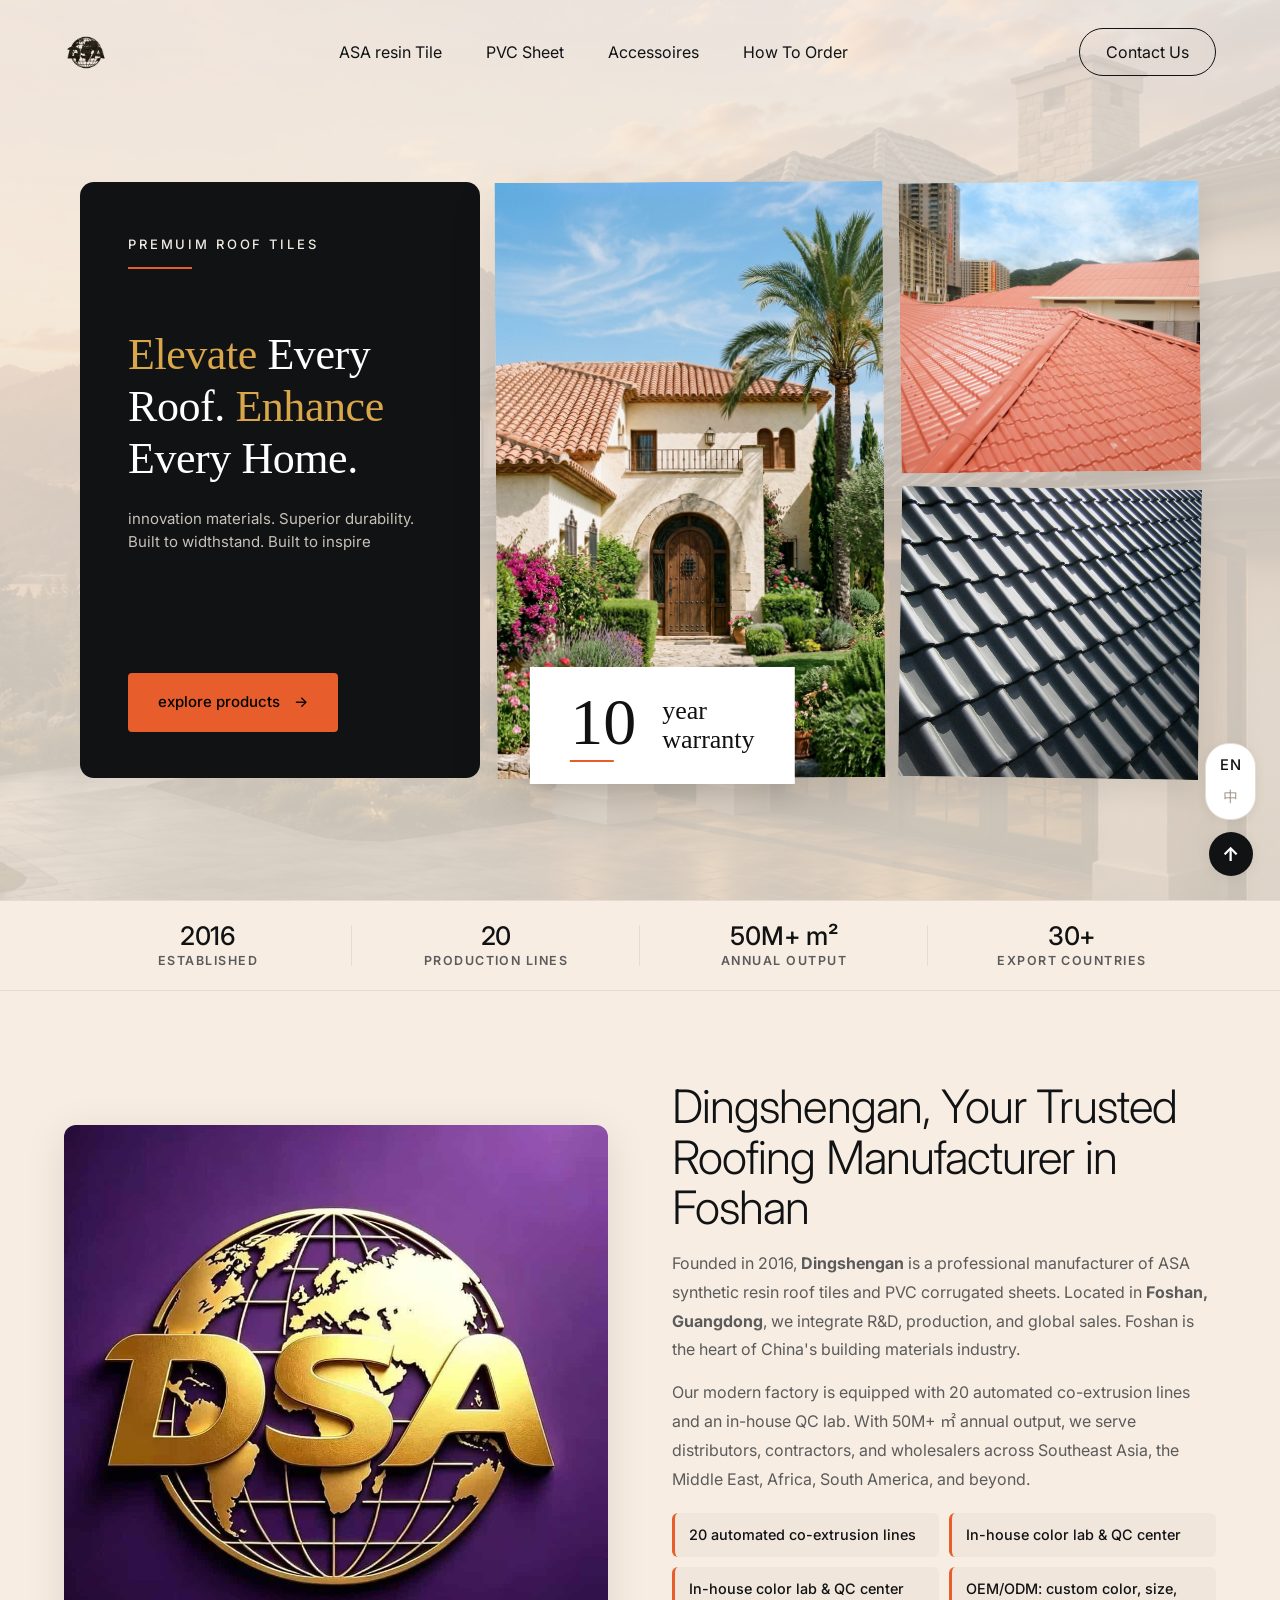
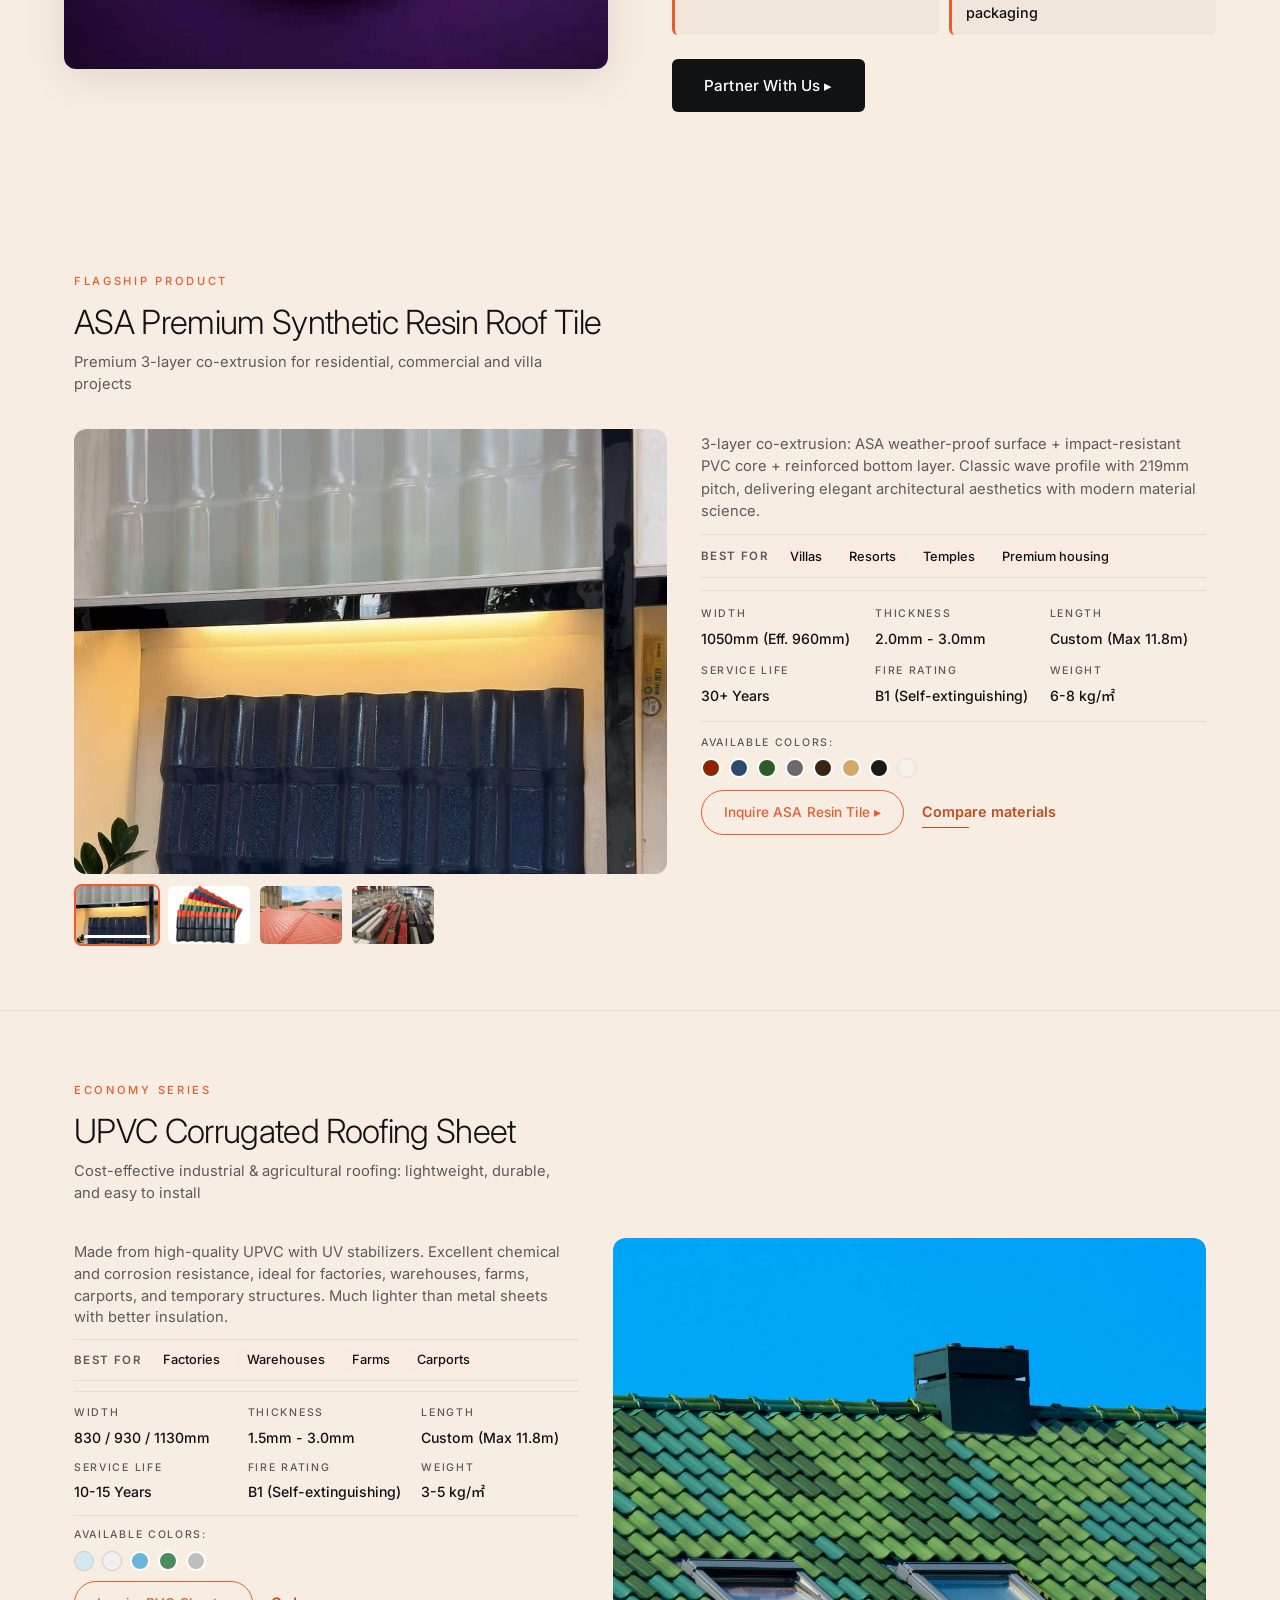
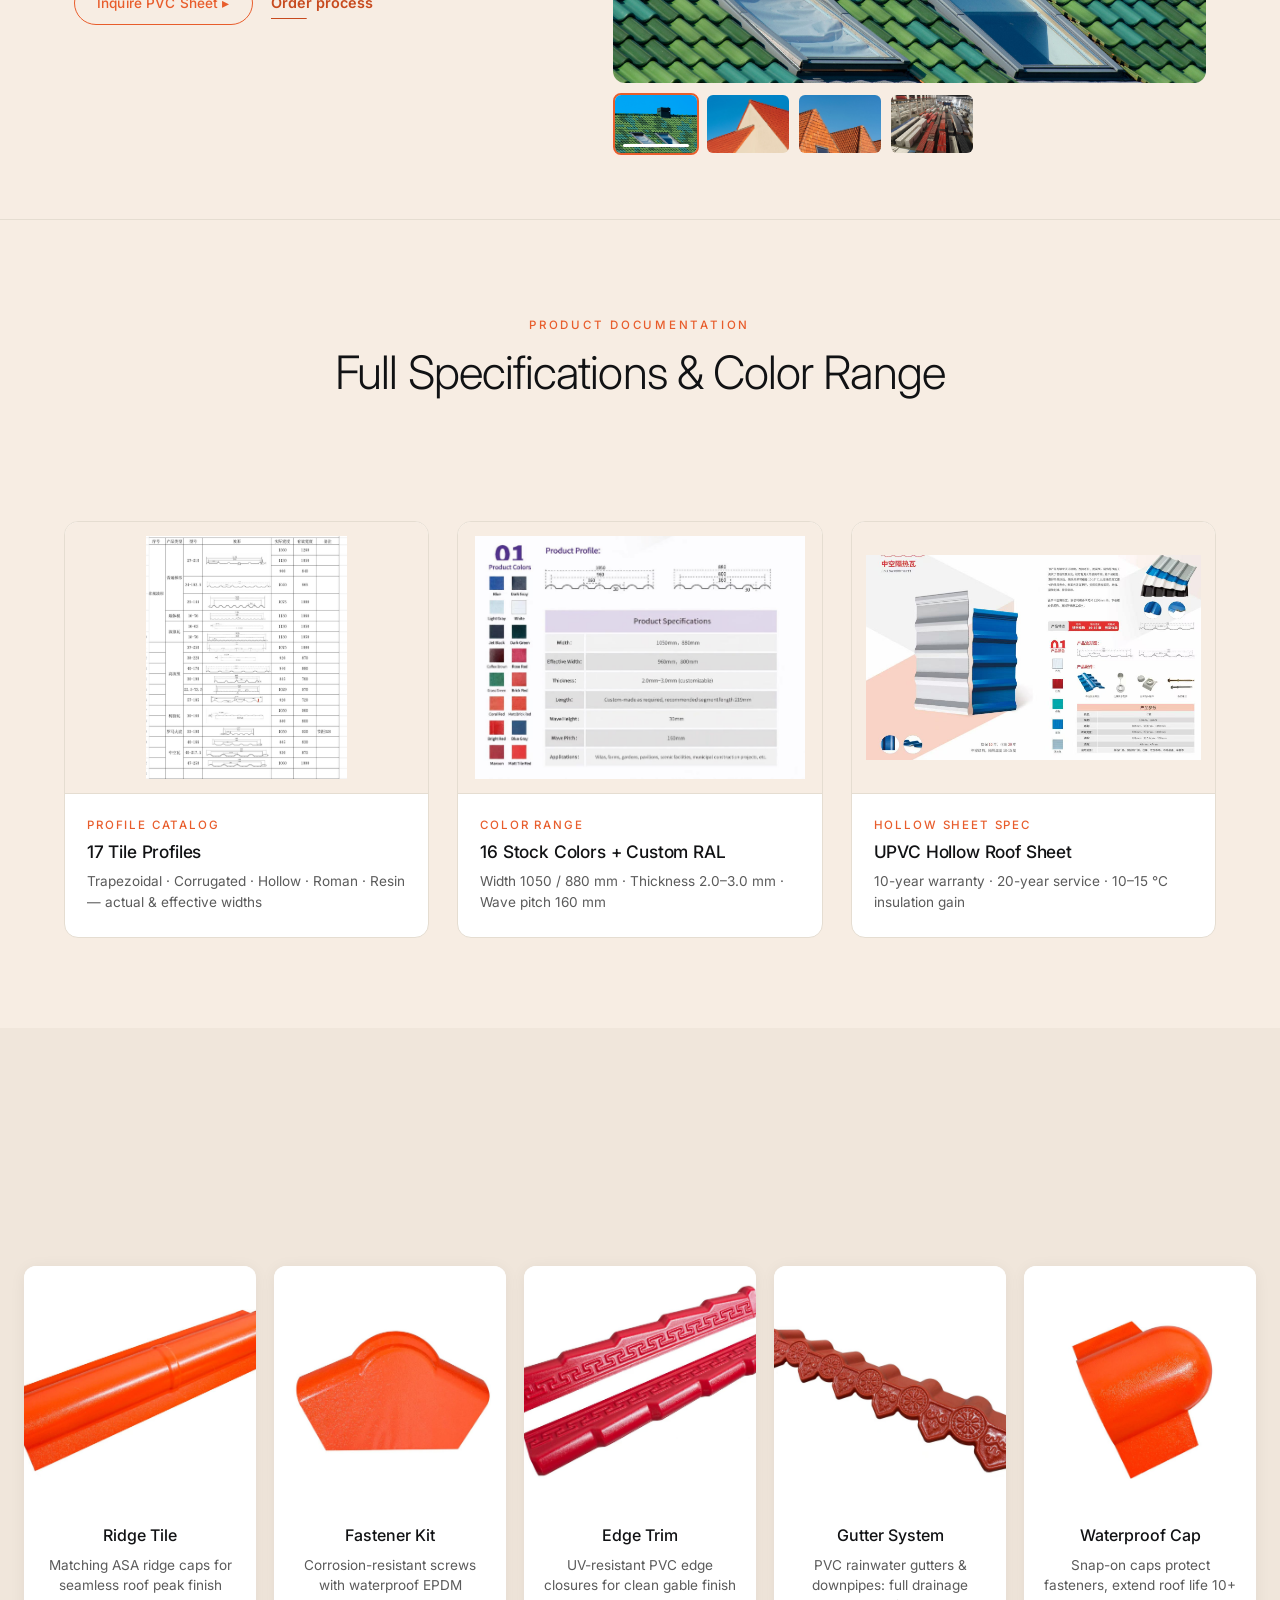
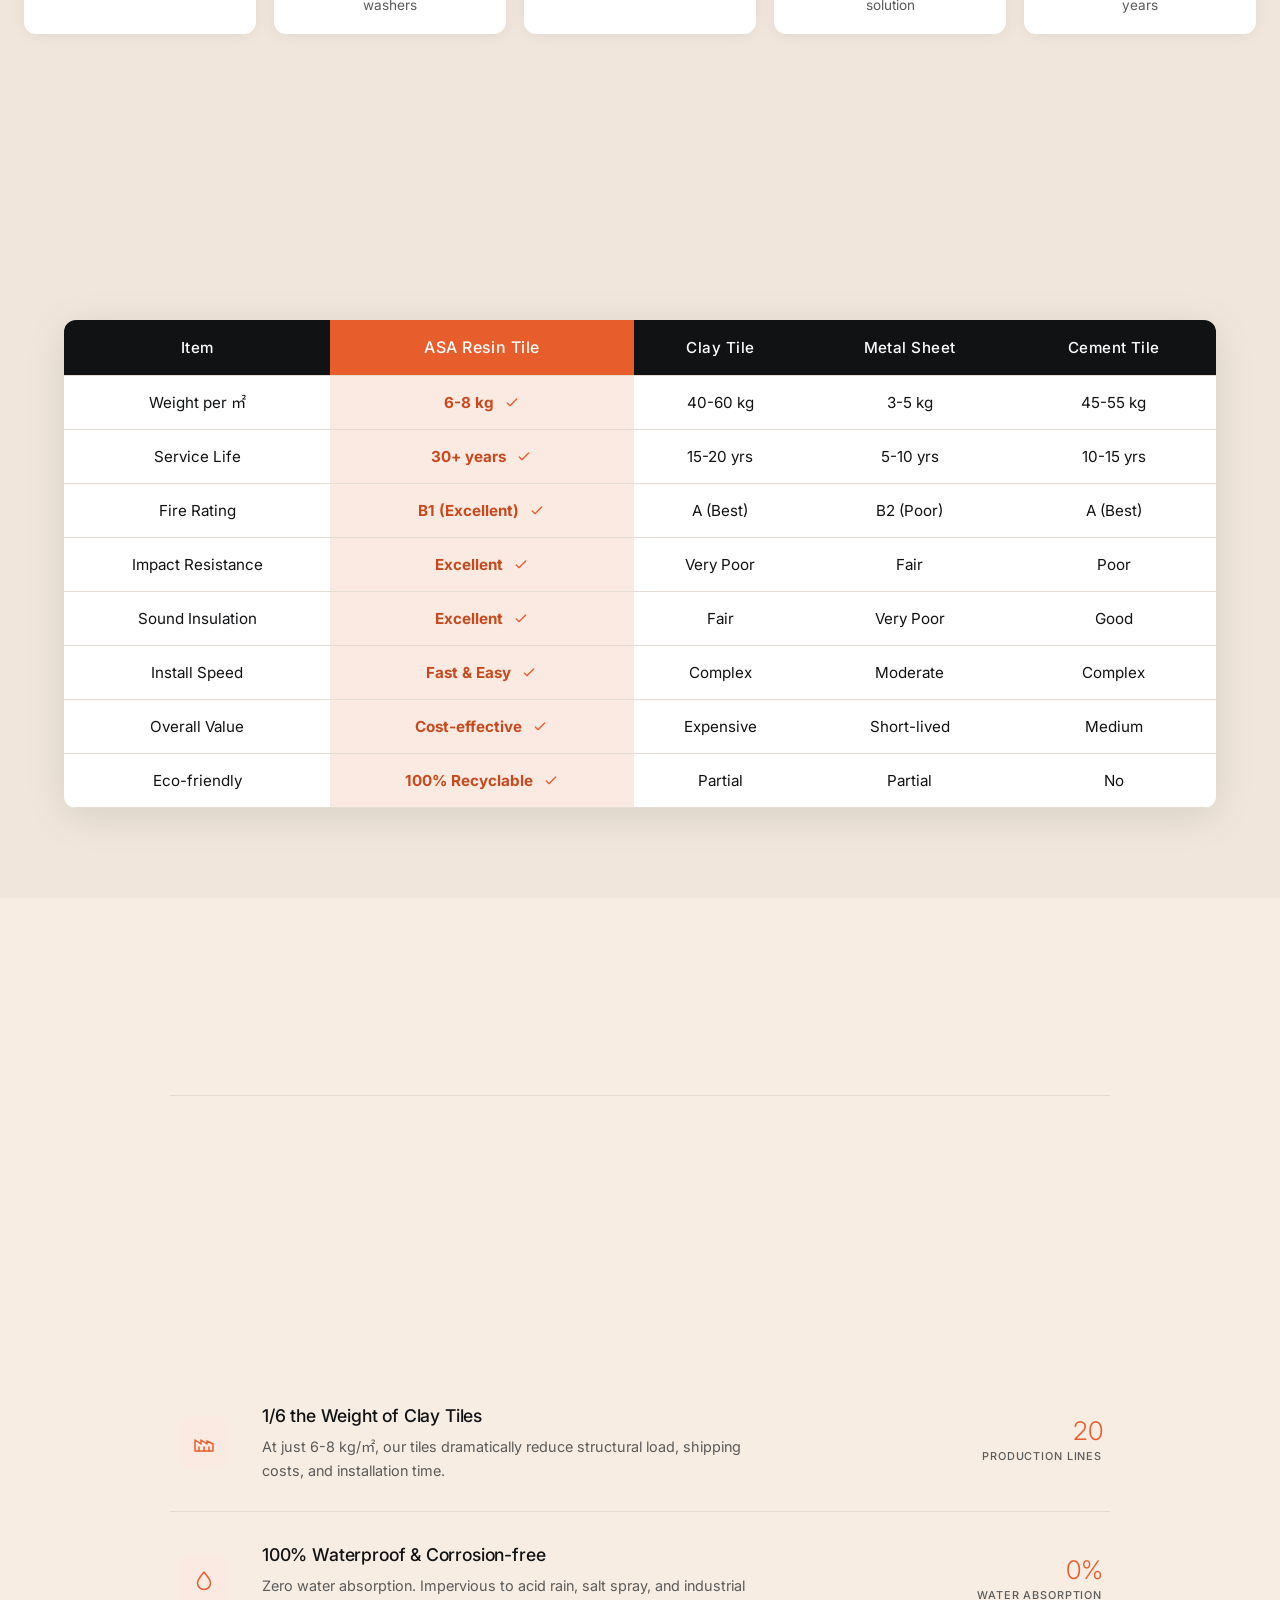
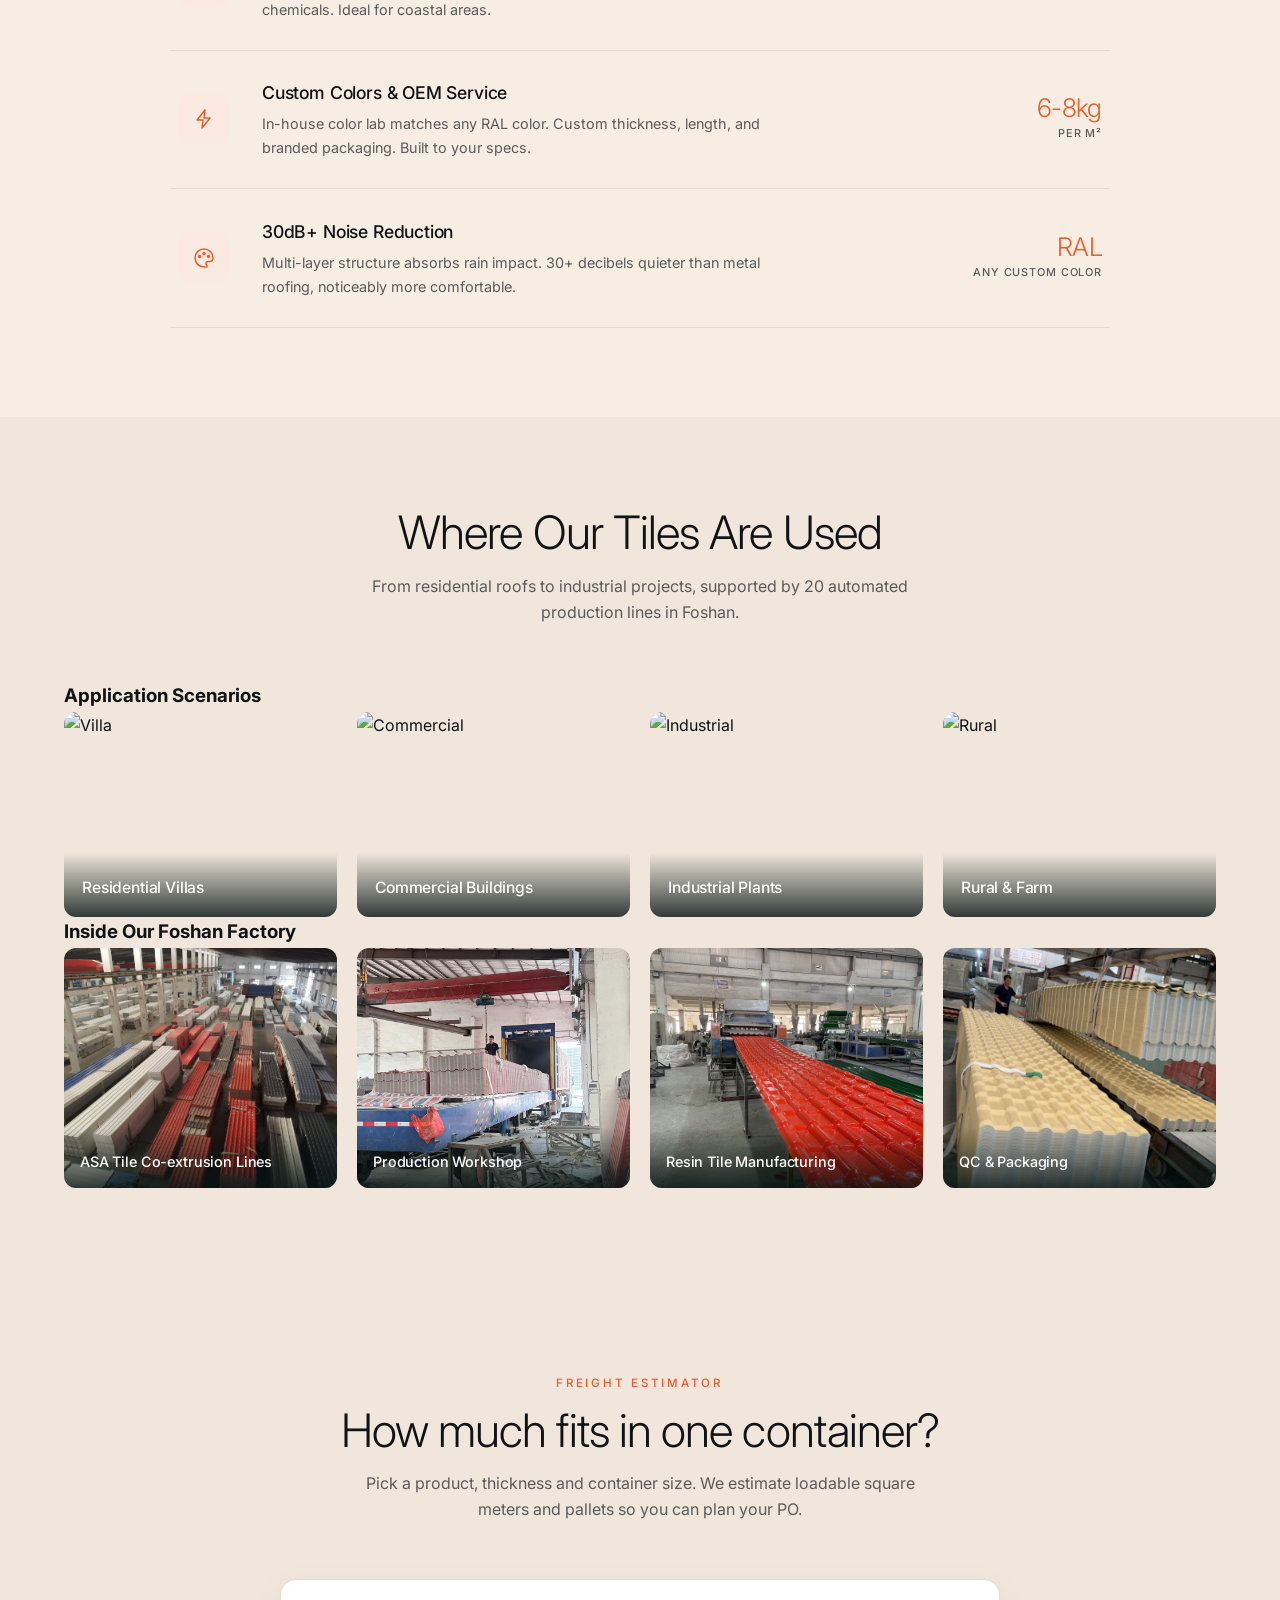
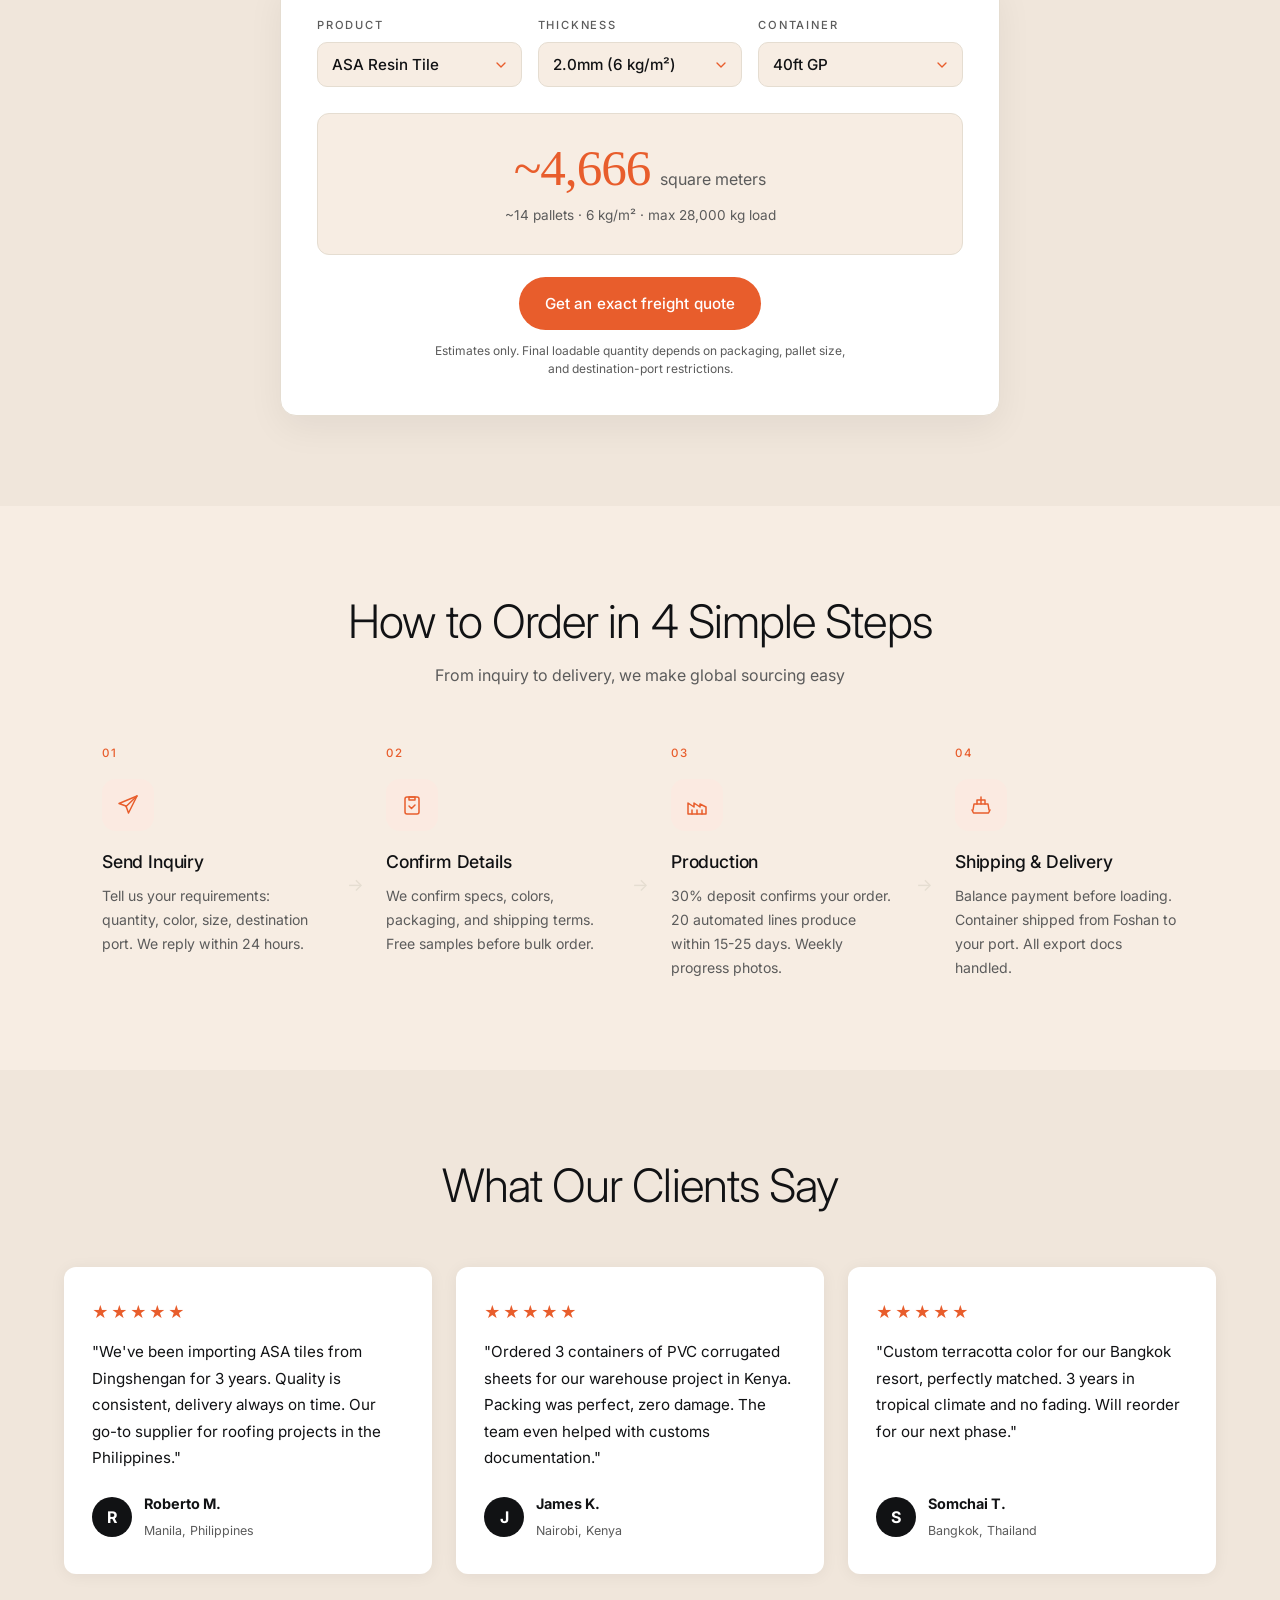
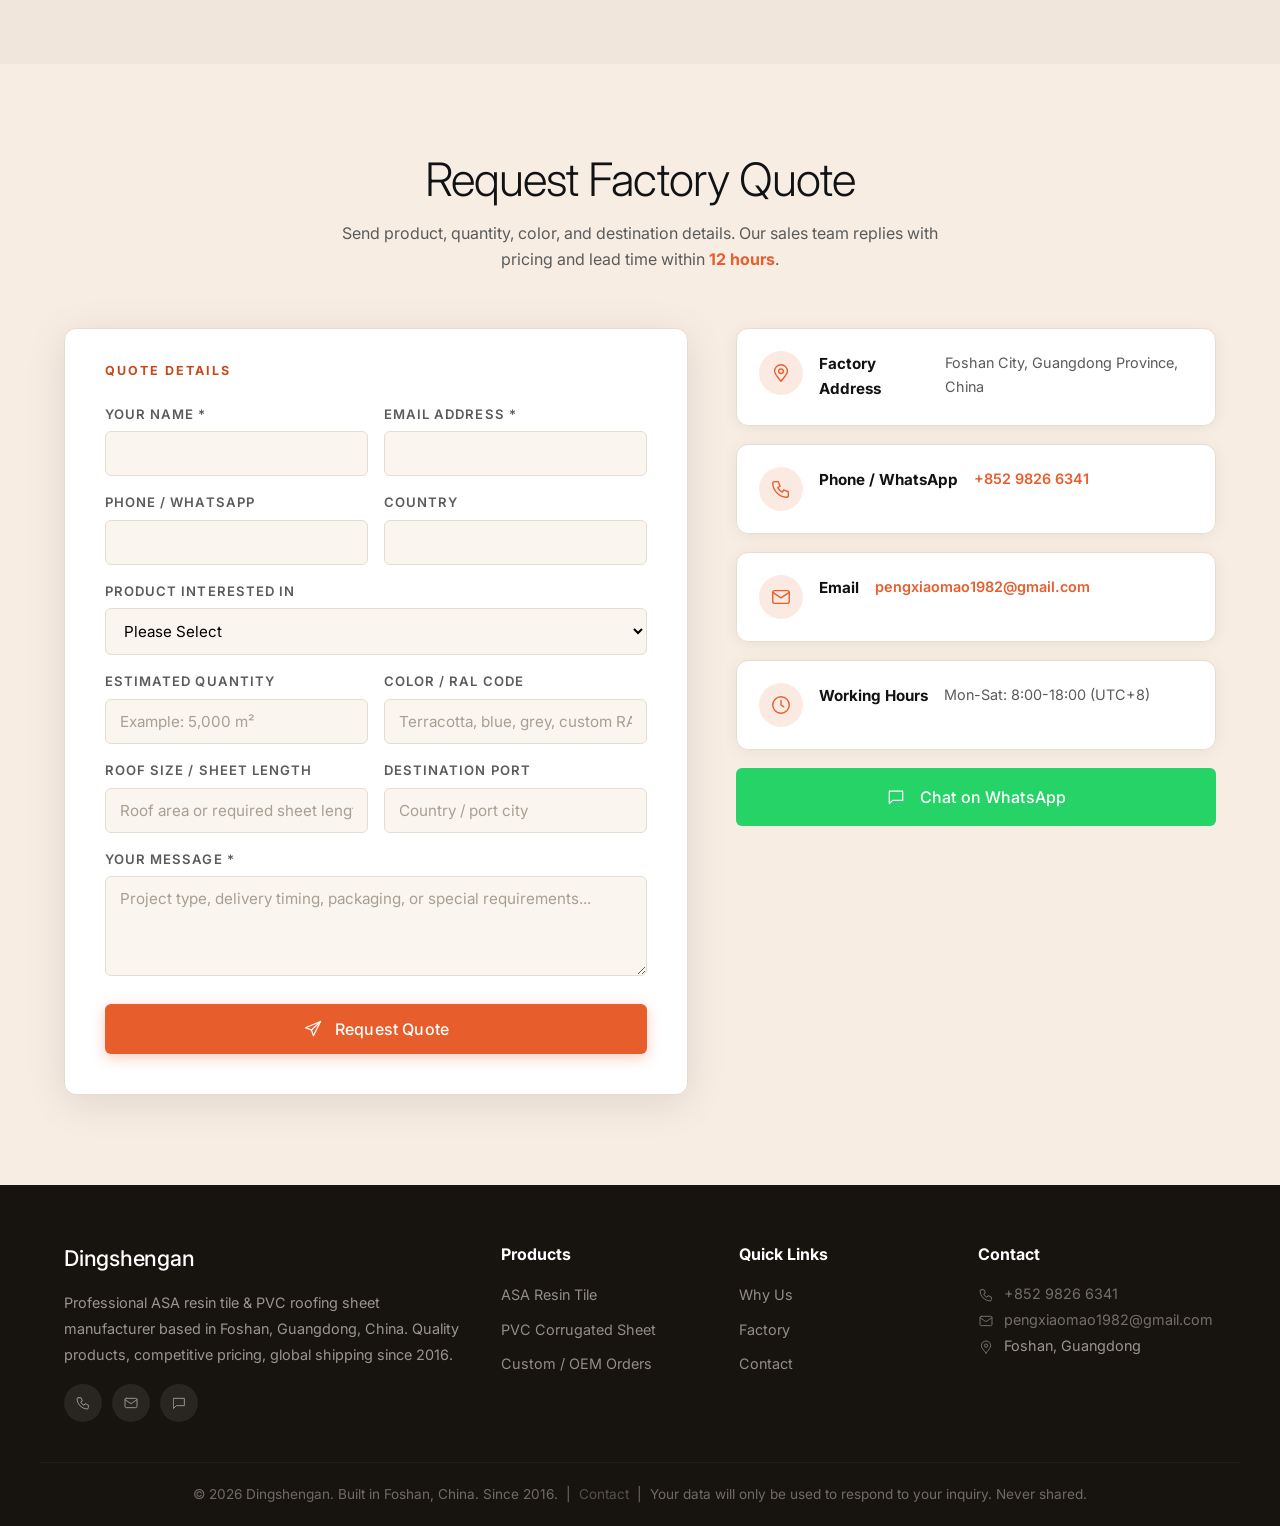
==== index.html @ 8d6dda0c "Integrate container calculator into cream/coral redesign Ports the calculator feature from calculato" ====
<!DOCTYPE html>
<html lang="en">
<head>
  <meta charset="UTF-8">
  <meta name="viewport" content="width=device-width, initial-scale=1.0">
  <meta name="description" content="Dingshengan | Professional ASA synthetic resin tile & UPVC corrugated roofing sheet manufacturer in Foshan, China. 20 production lines, B1 fireproof, 30-year warranty, OEM/ODM, global shipping since 2016.">
  <meta name="keywords" content="ASA synthetic resin tile, UPVC corrugated sheet, roofing manufacturer, Foshan, Dingshengan, plastic roofing, roof tile, pvc roof sheet, resin tile factory, building material supplier">
  <meta name="author" content="Dingshengan Building Materials">
  <meta name="robots" content="index, follow">
  <link rel="canonical" href="https://dingshengan.com/">
  <link rel="alternate" hreflang="zh" href="https://dingshengan.com/">
  <link rel="alternate" hreflang="en" href="https://dingshengan.com/">
  <link rel="alternate" hreflang="x-default" href="https://dingshengan.com/">
  <script src="https://unpkg.com/lenis@1.1.13/dist/lenis.min.js"></script>

  <!-- Open Graph / Social -->
  <meta property="og:title" content="Dingshengan | ASA Resin Tile & PVC Roofing Sheet Manufacturer | Foshan">
  <meta property="og:description" content="Professional roofing manufacturer in Foshan, China. 20 lines, B1 fireproof, 30-year warranty, OEM/ODM, global shipping.">
  <meta property="og:type" content="website">
  <meta property="og:url" content="https://dingshengan.com/">
  <meta property="og:image" content="https://dingshengan.com/images/product-asa.jpg">
  <meta name="twitter:card" content="summary_large_image">
  <meta name="twitter:title" content="Dingshengan | ASA Resin Tile & PVC Roofing Sheet Manufacturer">
  <meta name="twitter:description" content="Foshan, China. B1 fireproof, 30-year warranty, OEM/ODM, global shipping.">

  <!-- Schema.org Structured Data -->
  <script type="application/ld+json">
  {
    "@context": "https://schema.org",
    "@type": "Organization",
    "name": "Dingshengan Building Materials",
    "url": "https://dingshengan.com/",
    "description": "Professional ASA synthetic resin tile and PVC corrugated roofing sheet manufacturer in Foshan, China.",
    "foundingDate": "2016",
    "address": { "@type": "PostalAddress", "addressLocality": "Foshan", "addressRegion": "Guangdong", "addressCountry": "CN" },
    "contactPoint": { "@type": "ContactPoint", "telephone": "+86-158-8216-0771", "email": "pengxiaomao1982@gmail.com", "contactType": "sales" },
    "sameAs": ["https://wa.me/85298266341"]
  }
  </script>
  <script type="application/ld+json">
  {
    "@context": "https://schema.org",
    "@type": "Product",
    "name": "ASA Synthetic Resin Roof Tile",
    "description": "Premium 3-layer co-extrusion ASA synthetic resin roof tile with B1 fire rating and 30-year warranty.",
    "brand": { "@type": "Brand", "name": "Dingshengan" },
    "manufacturer": { "@type": "Organization", "name": "Dingshengan Building Materials" },
    "offers": { "@type": "Offer", "availability": "https://schema.org/InStock", "priceSpecification": { "@type": "UnitPriceSpecification", "minPrice": "2.60", "maxPrice": "5.50", "priceCurrency": "USD", "unitCode": "MTK" } }
  }
  </script>
  <title>Dingshengan | ASA Resin Tile & PVC Roofing Sheet Manufacturer | Foshan</title>
  <link rel="preconnect" href="https://fonts.googleapis.com">
  <link rel="preconnect" href="https://fonts.gstatic.com" crossorigin>
  <link href="https://fonts.googleapis.com/css2?family=Inter:wght@200;300;400;500;600&family=Italianno&family=Noto+Sans+SC:wght@400;500;700&display=swap" rel="stylesheet">
  <link rel="stylesheet" href="css/style2.css?v=6">
  <link rel="icon" href="data:image/svg+xml,<svg xmlns='http://www.w3.org/2000/svg' viewBox='0 0 32 32'><path d='M4 20L16 8l12 12' stroke='%23E85D2C' stroke-width='3' fill='none' stroke-linecap='round' stroke-linejoin='round'/></svg>">

  <!-- Google Analytics -->
  <script async src="https://www.googletagmanager.com/gtag/js?id=G-RB36S9TC68"></script>
  <script>
    window.dataLayer = window.dataLayer || [];
    function gtag(){dataLayer.push(arguments);}
    gtag('js', new Date());
    gtag('config', 'G-RB36S9TC68');
  </script>
</head>
<body>

 

  <!-- ==================== ICON SPRITE ==================== -->
  <svg xmlns="http://www.w3.org/2000/svg" style="display:none" aria-hidden="true">
    <defs>
      <symbol id="i-sun" viewBox="0 0 24 24" fill="none" stroke="currentColor" stroke-width="1.5" stroke-linecap="round" stroke-linejoin="round">
        <circle cx="12" cy="12" r="4"/>
        <path d="M12 3v2M12 19v2M5.6 5.6L7 7M17 17l1.4 1.4M3 12h2M19 12h2M5.6 18.4L7 17M17 7l1.4-1.4"/>
      </symbol>
      <symbol id="i-flame" viewBox="0 0 24 24" fill="none" stroke="currentColor" stroke-width="1.5" stroke-linecap="round" stroke-linejoin="round">
        <path d="M12 3c1 3.5 4 4.8 4 9a4 4 0 0 1-8 0c0-1.6.6-2.4 1.5-3.2C10 11 11 8.6 12 3z"/>
      </symbol>
      <symbol id="i-factory" viewBox="0 0 24 24" fill="none" stroke="currentColor" stroke-width="1.5" stroke-linecap="round" stroke-linejoin="round">
        <path d="M3 21V10l6 4V10l6 4v-3l6 3v7z"/>
        <path d="M7 21v-4M12 21v-4M17 21v-4"/>
      </symbol>
      <symbol id="i-droplet" viewBox="0 0 24 24" fill="none" stroke="currentColor" stroke-width="1.5" stroke-linecap="round" stroke-linejoin="round">
        <path d="M12 3c-3.5 4.5-6.5 7.5-6.5 11a6.5 6.5 0 0 0 13 0c0-3.5-3-6.5-6.5-11z"/>
      </symbol>
      <symbol id="i-palette" viewBox="0 0 24 24" fill="none" stroke="currentColor" stroke-width="1.5" stroke-linecap="round" stroke-linejoin="round">
        <path d="M12 21a9 9 0 1 1 9-9c0 2-1.5 3.5-3.5 3.5H16a2 2 0 0 0-2 2c0 .8.3 1.3.6 1.8.3.4.4.9.4 1.2 0 .3-.2.5-.5.5z"/>
        <circle cx="7.5" cy="10.5" r="1"/>
        <circle cx="12" cy="7.5" r="1"/>
        <circle cx="16.5" cy="10.5" r="1"/>
      </symbol>
      <symbol id="i-bolt" viewBox="0 0 24 24" fill="none" stroke="currentColor" stroke-width="1.5" stroke-linecap="round" stroke-linejoin="round">
        <path d="M13 3L5 13h6l-1 8 8-10h-6z"/>
      </symbol>
      <symbol id="i-send" viewBox="0 0 24 24" fill="none" stroke="currentColor" stroke-width="1.5" stroke-linecap="round" stroke-linejoin="round">
        <path d="M21 3L3 10.5l7 2.5 2.5 7z"/>
        <path d="M10 13.5L21 3"/>
      </symbol>
      <symbol id="i-clipboard" viewBox="0 0 24 24" fill="none" stroke="currentColor" stroke-width="1.5" stroke-linecap="round" stroke-linejoin="round">
        <rect x="5" y="4" width="14" height="17" rx="2"/>
        <path d="M9 4h6v3H9z"/>
        <path d="M9 13l2.5 2.5L15 12"/>
      </symbol>
      <symbol id="i-ship" viewBox="0 0 24 24" fill="none" stroke="currentColor" stroke-width="1.5" stroke-linecap="round" stroke-linejoin="round">
        <path d="M3 17l1.5 3h15L21 17"/>
        <path d="M4 17l1-6h14l1 6"/>
        <path d="M12 4v7"/>
        <path d="M8 11V7h8v4"/>
      </symbol>
      <symbol id="i-pin" viewBox="0 0 24 24" fill="none" stroke="currentColor" stroke-width="1.5" stroke-linecap="round" stroke-linejoin="round">
        <path d="M12 21c-4-5-7-8-7-11a7 7 0 0 1 14 0c0 3-3 6-7 11z"/>
        <circle cx="12" cy="10" r="2.5"/>
      </symbol>
      <symbol id="i-phone" viewBox="0 0 24 24" fill="none" stroke="currentColor" stroke-width="1.5" stroke-linecap="round" stroke-linejoin="round">
        <path d="M5 4h4l2 5-2.5 1.5a11 11 0 0 0 5 5L15 13l5 2v4a2 2 0 0 1-2 2A16 16 0 0 1 3 6a2 2 0 0 1 2-2z"/>
      </symbol>
      <symbol id="i-mail" viewBox="0 0 24 24" fill="none" stroke="currentColor" stroke-width="1.5" stroke-linecap="round" stroke-linejoin="round">
        <rect x="3" y="5" width="18" height="14" rx="2"/>
        <path d="M3 7l9 6 9-6"/>
      </symbol>
      <symbol id="i-clock" viewBox="0 0 24 24" fill="none" stroke="currentColor" stroke-width="1.5" stroke-linecap="round" stroke-linejoin="round">
        <circle cx="12" cy="12" r="9"/>
        <path d="M12 7v5l3 2"/>
      </symbol>
      <symbol id="i-download" viewBox="0 0 24 24" fill="none" stroke="currentColor" stroke-width="1.5" stroke-linecap="round" stroke-linejoin="round">
        <path d="M12 4v12"/>
        <path d="M7 11l5 5 5-5"/>
        <path d="M4 20h16"/>
      </symbol>
      <symbol id="i-chat" viewBox="0 0 24 24" fill="none" stroke="currentColor" stroke-width="1.5" stroke-linecap="round" stroke-linejoin="round">
        <path d="M4 5h16v11H8l-4 4z"/>
      </symbol>
      <symbol id="i-check" viewBox="0 0 24 24" fill="none" stroke="currentColor" stroke-width="2" stroke-linecap="round" stroke-linejoin="round">
        <path d="M5 12l4 4 10-10"/>
      </symbol>
      <symbol id="i-package" viewBox="0 0 24 24" fill="none" stroke="currentColor" stroke-width="1.5" stroke-linecap="round" stroke-linejoin="round">
        <path d="M3 7l9-4 9 4v10l-9 4-9-4z"/>
        <path d="M3 7l9 4 9-4"/>
        <path d="M12 11v10"/>
      </symbol>
      <symbol id="i-globe" viewBox="0 0 24 24" fill="none" stroke="currentColor" stroke-width="1.5" stroke-linecap="round" stroke-linejoin="round">
        <circle cx="12" cy="12" r="9"/>
        <path d="M3 12h18"/>
        <path d="M12 3c2.5 3 4 6 4 9s-1.5 6-4 9c-2.5-3-4-6-4-9s1.5-6 4-9z"/>
      </symbol>
      <symbol id="i-handshake" viewBox="0 0 24 24" fill="none" stroke="currentColor" stroke-width="1.5" stroke-linecap="round" stroke-linejoin="round">
        <path d="M12 8L9 11l3 3 3-3z"/>
        <path d="M9 11L6 14l2 2 3-3"/>
        <path d="M15 11l3 3-2 2-3-3"/>
        <path d="M9 6l3 2 3-2"/>
      </symbol>
    </defs>
  </svg>


  <!-- ==================== HEADER ==================== -->
  <header class="header" id="header">
    <div class="container header__inner">
      <a href="#home" class="header__logo" aria-label="Dingshengan home">
        <img src="images/logo.png" alt="" class="header__logo-mark">
        
      </a>
      <nav class="header__nav" id="nav">
        <ul class="header__nav-list">
          <li><a href="#asa" class="header__nav-link">ASA resin Tile</a></li>
          <li><a href="#pvc" class="header__nav-link">PVC Sheet</a></li>
          <li><a href="#accessories" class="header__nav-link">Accessoires</a></li>
          <li><a href="#order" class="header__nav-link">How To Order</a></li>
          <li class="header__nav-link--drawer-only"><a href="#contact" class="header__nav-link">Contact Us</a></li>
        </ul>
        <div class="header__drawer-lang">
          <button type="button" class="header__lang-btn is-active" data-lang="en">EN</button>
          <span>·</span>
          <button type="button" class="header__lang-btn" data-lang="zh">中</button>
        </div>
      </nav>
      
      <a href="#contact" class="header__cta">Contact Us</a>
      <button class="header__menu-btn" id="menuBtn" aria-label="Menu">
        <span></span><span></span><span></span>
      </button>
    </div>
  </header>

  <main id="main">

<!-- ==================== HERO ==================== -->
  <section id="home" class="hero2" style="position:relative;min-height:100vh;display:flex;flex-direction:column;justify-content:center;padding:120px 0 60px;background:linear-gradient(180deg,#f7ede3 0%,#f0e6db 55%,#eee4d8 100%);overflow:hidden">
    <img src="images/ChatGPT Image Aug 8, 2026, 11_50_05 AM.png" alt="" aria-hidden="true" style="position:absolute;inset:0;width:100%;height:130%;object-fit:cover;object-position:right top;opacity:0.15;transform:translateY(-20%);pointer-events:none">
    <div class="hero2__wrap" style="max-width:1200px;margin:0 auto;padding:0 40px;position:relative">
      <div class="hero2__grid" style="display:grid;grid-template-columns:400px 1fr 300px;grid-template-rows:290px 290px;gap:16px;position:relative">
        <div class="hero2__card" style="grid-column:1;grid-row:1 / span 2;background:#111214;border-radius:14px;padding:52px 48px 46px;color:#fff;display:flex;flex-direction:column;justify-content:space-between">
          <div>
            <div style="font-size:13px;letter-spacing:0.22em;font-weight:500;text-transform:uppercase;color:#f0ebe4;margin-bottom:12px">Premuim Roof Tiles</div>
            <div style="width:64px;height:2px;background:#E85D2C;margin-bottom:60px"></div>
            <h1 style="font-family:'Inria Serif','Times New Roman',serif;font-weight:400;font-size:44px;line-height:1.18;letter-spacing:-0.01em;margin:0 0 22px;color:#fff">
              <span style="color:#D9A64A">Elevate</span> Every Roof. <span style="color:#D9A64A">Enhance</span> Every Home.
            </h1>
            <p style="font-family:'Inter',sans-serif;font-size:15px;line-height:1.55;color:#c7c1b8;margin:0">innovation materials. Superior durability.<br>Built to widthstand. Built to inspire</p>
          </div>
          <a href="#asa" style="align-self:flex-start;display:inline-flex;align-items:center;gap:14px;background:#E85D2C;color:#000;padding:17px 30px;border-radius:4px;font-family:'Inter',sans-serif;font-size:15px;font-weight:500;text-decoration:none;margin-top:34px">
            explore products
            <span aria-hidden="true">→</span>
          </a>
        </div>
        <div class="hero2__main" style="grid-column:2;grid-row:1 / span 2;position:relative;overflow:hidden;transform:rotate(-0.3deg);box-shadow:0 20px 50px rgba(0,0,0,0.12)">
          <img src="images/Gemini_Generated_Image_i1rsfhi1rsfhi1rs.png" alt="" style="width:100%;height:100%;object-fit:cover;display:block">
        </div>
        <div class="hero2__thumb hero2__thumb--top" style="grid-column:3;grid-row:1;overflow:hidden;transform:rotate(-0.6deg);box-shadow:0 12px 30px rgba(0,0,0,0.08)">
          <img src="images/asa-slide-2.jpg" alt="" style="width:100%;height:100%;object-fit:cover;display:block">
        </div>
        <div class="hero2__thumb hero2__thumb--bot" style="grid-column:3;grid-row:2;overflow:hidden;transform:rotate(0.8deg);box-shadow:0 12px 30px rgba(0,0,0,0.08)">
          <img src="images/michael-jasmund-m_vEaZizd2s-unsplash.jpg" alt="" style="width:100%;height:100%;object-fit:cover;display:block">
        </div>
        <div class="hero2__badge" style="position:absolute;left:52%;bottom:-6px;transform:translateX(-50%);background:#fff;padding:22px 40px;display:flex;align-items:center;gap:26px;box-shadow:0 8px 24px rgba(0,0,0,0.12);pointer-events:none">
          <div style="display:flex;flex-direction:column;align-items:flex-start">
            <span style="font-family:'Inria Serif',serif;font-weight:400;font-size:66px;line-height:1;color:#111">10</span>
            <span style="width:44px;height:2px;background:#E85D2C;margin-top:5px"></span>
          </div>
          <div style="font-family:'Inria Serif','Times New Roman',serif;font-size:26px;line-height:1.1;color:#111;font-weight:400">year<br>warranty</div>
        </div>
      </div>
    </div>
  </section>

  <!-- ==================== TRUST STRIP ==================== -->
  <section class="trust-strip" aria-label="Factory highlights">
    <div class="container trust-strip__inner">
      <div class="trust-strip__item">
        <strong>2016</strong>
        <span>Established</span>
      </div>
      <div class="trust-strip__item">
        <strong>20</strong>
        <span>Production Lines</span>
      </div>
      <div class="trust-strip__item">
        <strong>50M+ m²</strong>
        <span>Annual Output</span>
      </div>
      <div class="trust-strip__item">
        <strong>30+</strong>
        <span>Export Countries</span>
      </div>
    </div>
  </section>






  <!-- ==================== ABOUT ==================== -->
  <section class="about-strip section">
    <div class="container about-strip__grid">
      <div class="about-strip__image">
        <img src="images/about-factory.jpg" alt="Dingshengan Factory" loading="lazy">
        
      </div>
      <div class="about-strip__content">
        <h2 class="section__title section__title--left" data-i18n="about_heading">Dingshengan, Foshan Roofing Manufacturer Since 2016</h2>
        <p data-i18n="about_p1">Located in <strong>Foshan City, Guangdong Province</strong> — the heart of China's building materials industry — <strong>Dingshengan</strong> specializes in ASA synthetic resin roof tiles and PVC corrugated roofing sheets. Automated co-extrusion, in-house quality control, and consistent output at scale.</p>
        <p data-i18n="about_p2">Our factory covers over 30,000㎡ with an in-house quality testing laboratory. Annual output exceeds 50 million square meters, serving distributors, contractors, and wholesalers across Southeast Asia, Middle East, Africa, and South America.</p>
        <ul class="about-strip__list">
          <li data-i18n="about_li1">20 automated co-extrusion production lines</li>
          <li data-i18n="about_li2">30,000㎡ factory with in-house QC lab</li>
          <li data-i18n="about_li3">In-house color lab & QC testing center</li>
          <li data-i18n="about_li4">OEM & ODM: custom color, size, packaging</li>
        </ul>
        <a href="#contact" class="btn btn--primary" data-i18n="about_btn">Talk to sales</a>
      </div>
    </div>
  </section>

  <!-- ==================== PRODUCT 1: ASA RESIN TILE ==================== -->
  <section class="section section--alt" id="asa">
    <div class="container">
      <div class="section__header">
        <span class="section__overline" data-i18n="prod1_overline">Flagship Series</span>
        <h2 class="section__title" data-i18n="prod1_title">ASA <em class="section__title-accent">Premium</em> Synthetic Resin Roof Tile</h2>
        <p class="section__subtitle" data-i18n="prod1_subtitle">3-layer co-extrusion. Mediterranean elegance meets modern ASA engineering.</p>
      </div>
      <div class="product-detail">
        <div class="product-detail__gallery">
          <div class="product-detail__main product-carousel">
            <div class="product-carousel__slides">
              <img src="images/asa-slide-new.jpg" alt="ASA Tile">
              <img src="images/asa-slide-1.jpg" alt="ASA Tile">
              <img src="images/asa-slide-2.jpg" alt="ASA Tile">
              <img src="images/asa-slide-3.jpg" alt="ASA Tile">
            </div>
            
          </div>
          <div class="product-detail__thumbs">
            <button type="button" class="product-detail__thumb active" aria-label="Show ASA tile view 1"><img src="images/asa-slide-new.jpg" alt="ASA tile view 1" loading="lazy"></button>
            <button type="button" class="product-detail__thumb" aria-label="Show ASA tile view 2"><img src="images/asa-slide-1.jpg" alt="ASA tile view 2" loading="lazy"></button>
            <button type="button" class="product-detail__thumb" aria-label="Show ASA tile view 3"><img src="images/asa-slide-2.jpg" alt="ASA tile view 3" loading="lazy"></button>
            <button type="button" class="product-detail__thumb" aria-label="Show ASA tile view 4"><img src="images/asa-slide-3.jpg" alt="ASA tile view 4" loading="lazy"></button>
          </div>
        </div>
        <div class="product-detail__info">
          
          
          <p class="product-detail__desc" data-i18n="prod1_desc">Premium 3-layer co-extrusion technology: ASA weather-proof surface (UV resistant, never fades), impact-resistant PVC structural core, and reinforced bottom layer. Classic wave profile with 219mm pitch. Timeless architectural form built on modern polymer science.</p>

          <div class="product-detail__fit">
            <span>Best for</span>
            <strong>Villas</strong>
            <strong>Resorts</strong>
            <strong>Temples</strong>
            <strong>Premium housing</strong>
          </div>

          <div class="product-detail__specs-grid" id="asa-specs">
            <div class="spec-item"><span class="spec-item__label" data-i18n="spec_width">Width</span><span class="spec-item__val">1050mm (Eff. 960mm)</span></div>
            <div class="spec-item"><span class="spec-item__label" data-i18n="spec_thick">Thickness</span><span class="spec-item__val">2.0mm - 3.0mm</span></div>
            <div class="spec-item"><span class="spec-item__label" data-i18n="spec_length2">Length</span><span class="spec-item__val">Custom (Max 11.8m)</span></div>
            <div class="spec-item"><span class="spec-item__label" data-i18n="spec_life">Lifespan</span><span class="spec-item__val">30+ Years</span></div>
            <div class="spec-item"><span class="spec-item__label" data-i18n="spec_fire">Fire Rating</span><span class="spec-item__val">B1 (Self-extinguishing)</span></div>
            <div class="spec-item"><span class="spec-item__label" data-i18n="spec_weight2">Weight</span><span class="spec-item__val">6-8 kg/㎡</span></div>
          </div>

          <div class="product-detail__colors">
            <span class="product-detail__colors-label" data-i18n="spec_colors">Available Colors (Custom RAL Available):</span>
            <div class="color-row">
              <span class="color-dot" style="background:#8B2500"></span>
              <span class="color-dot" style="background:#2E4A6B"></span>
              <span class="color-dot" style="background:#2D5A27"></span>
              <span class="color-dot" style="background:#6B6B6B"></span>
              <span class="color-dot" style="background:#3C2415"></span>
              <span class="color-dot" style="background:#D4A76A"></span>
              <span class="color-dot" style="background:#1A1A1A"></span>
              <span class="color-dot" style="background:#F5F0E8;border:1px solid #ddd"></span>
            </div>
          </div>
          
          <div class="product-detail__actions">
            <a href="#contact" class="btn btn--accent" data-i18n="prod_inquiry">Send inquiry</a>
            <a href="#specs" class="product-detail__text-link">Compare materials</a>
          </div>
        </div>
      </div>
    </div>
  </section>

  <!-- ==================== PRODUCT 2: PVC SHEET ==================== -->
  <section class="section" id="pvc">
    <div class="container">
      <div class="section__header">
        <span class="section__overline" data-i18n="prod2_overline">Economy Series</span>
        <h2 class="section__title" data-i18n="prod2_title">UPVC Corrugated Roofing Sheet</h2>
        <p class="section__subtitle" data-i18n="prod2_subtitle">Lightweight roofing for factories, warehouses, and farms.</p>
      </div>
      <div class="product-detail product-detail--reverse">
        <div class="product-detail__gallery">
          <div class="product-detail__main product-carousel">
            <div class="product-carousel__slides">
              <img src="images/pexels-jan-van-der-wolf-11680885-9289942.jpg" alt="PVC Sheet">
              <img src="images/pexels-jan-van-der-wolf-11680885-38785734.jpg" alt="PVC Sheet">
              <img src="images/pexels-jan-van-der-wolf-11680885-29114658.jpg" alt="PVC Sheet">
              <img src="images/asa-slide-3_compressed.jpeg" alt="PVC Sheet">
            </div>
          </div>
          <div class="product-detail__thumbs">
            <button type="button" class="product-detail__thumb active" aria-label="Show PVC sheet view 1"><img src="images/pexels-jan-van-der-wolf-11680885-9289942.jpg" alt="PVC sheet view 1" loading="lazy"></button>
            <button type="button" class="product-detail__thumb" aria-label="Show PVC sheet view 2"><img src="images/pexels-jan-van-der-wolf-11680885-38785734.jpg" alt="PVC sheet view 2" loading="lazy"></button>
            <button type="button" class="product-detail__thumb" aria-label="Show PVC sheet view 3"><img src="images/pexels-jan-van-der-wolf-11680885-29114658.jpg" alt="PVC sheet view 3" loading="lazy"></button>
            <button type="button" class="product-detail__thumb" aria-label="Show PVC sheet view 4"><img src="images/asa-slide-3_compressed.jpeg" alt="PVC sheet view 4" loading="lazy"></button>
          </div>
        </div>
        <div class="product-detail__info">
          
          
          <p class="product-detail__desc" data-i18n="prod2_desc">High-quality UPVC formulation with UV stabilizers. Superior chemical and corrosion resistance, ideal for factories, warehouses, farms, carports, greenhouses, and temporary structures. Much lighter than metal roofing with significantly better thermal and sound insulation.</p>

          <div class="product-detail__fit">
            <span>Best for</span>
            <strong>Factories</strong>
            <strong>Warehouses</strong>
            <strong>Farms</strong>
            <strong>Carports</strong>
          </div>

          <div class="product-detail__specs-grid" id="pvc-specs">
            <div class="spec-item"><span class="spec-item__label" data-i18n="spec_width">Width</span><span class="spec-item__val">830 / 930 / 1130mm</span></div>
            <div class="spec-item"><span class="spec-item__label" data-i18n="spec_thick">Thickness</span><span class="spec-item__val">1.5mm - 3.0mm</span></div>
            <div class="spec-item"><span class="spec-item__label" data-i18n="spec_length2">Length</span><span class="spec-item__val">Custom (Max 11.8m)</span></div>
            <div class="spec-item"><span class="spec-item__label" data-i18n="spec_life">Lifespan</span><span class="spec-item__val">10-15 Years</span></div>
            <div class="spec-item"><span class="spec-item__label" data-i18n="spec_fire">Fire Rating</span><span class="spec-item__val">B1 (Self-extinguishing)</span></div>
            <div class="spec-item"><span class="spec-item__label" data-i18n="spec_weight2">Weight</span><span class="spec-item__val">3-5 kg/㎡</span></div>
          </div>

          <div class="product-detail__colors">
            <span class="product-detail__colors-label" data-i18n="spec_colors">Available Colors (Custom RAL Available):</span>
            <div class="color-row">
              <span class="color-dot" style="background:#D4E8F0;border:1px solid #ccc"></span>
              <span class="color-dot" style="background:#F0F0F0;border:1px solid #ccc"></span>
              <span class="color-dot" style="background:#6CB4D9"></span>
              <span class="color-dot" style="background:#4A8C5C"></span>
              <span class="color-dot" style="background:#BEBEBE"></span>
            </div>
          </div>
          <div class="product-detail__spec-dual">
            <img src="images/pexels-jan-van-der-wolf-11680885-9289942.jpg" alt="PVC roofing application" loading="lazy">
            <img src="images/asa-slide-new.jpg" alt="PVC roofing sheet detail" loading="lazy">
          </div>
          <div class="product-detail__actions">
            <a href="#contact" class="btn btn--accent" data-i18n="prod_inquiry2">Send inquiry</a>
            <a href="#order" class="product-detail__text-link">Order process</a>
          </div>
        </div>
      </div>
    </div>
  </section>

  <!-- ==================== PRODUCT DOCUMENTATION ==================== -->
  <section class="section refs" id="refs" aria-labelledby="refs-title">
    <div class="container">
      <div class="section__header">
        <span class="section__overline" data-i18n="refs_overline">Product Documentation</span>
        <h2 class="section__title" id="refs-title" data-i18n="refs_title">Full Specifications &amp; Color Range</h2>
        <p class="section__subtitle" data-i18n="refs_subtitle">Profile catalog, standard color range and technical spec sheets. Tap any card to open the full-resolution reference.</p>
      </div>
      <div class="refs__grid">
        <a class="refs__card" href="images/references/profile-catalog.jpg" target="_blank" rel="noopener" aria-label="Open full profile catalog in new tab">
          <figure class="refs__figure">
            <img src="images/references/profile-catalog.jpg" alt="Full tile profile catalog: 17 profiles including trapezoidal, corrugated, hollow, Roman wave and resin tile — with actual and effective widths." loading="lazy">
          </figure>
          <figcaption class="refs__caption">
            <span class="refs__eyebrow" data-i18n="refs_1_eyebrow">Profile Catalog</span>
            <strong data-i18n="refs_1_title">17 Tile Profiles</strong>
            <span class="refs__meta" data-i18n="refs_1_meta">Trapezoidal · Corrugated · Hollow · Roman · Resin — actual &amp; effective widths</span>
          </figcaption>
        </a>
        <a class="refs__card" href="images/references/color-palette.jpg" target="_blank" rel="noopener" aria-label="Open full color range in new tab">
          <figure class="refs__figure">
            <img src="images/references/color-palette.jpg" alt="Standard color range: 16 stock colors including Blue, Dark Gray, Light Gray, White, Jet Black, Dark Green, Coffee Brown, Rose Red, Grass Green, Brick Red, Coral Red, Matt Brick Red, Bright Red, Blue Gray, Maroon and Matt Tile Red." loading="lazy">
          </figure>
          <figcaption class="refs__caption">
            <span class="refs__eyebrow" data-i18n="refs_2_eyebrow">Color Range</span>
            <strong data-i18n="refs_2_title">16 Stock Colors + Custom RAL</strong>
            <span class="refs__meta" data-i18n="refs_2_meta">Width 1050 / 880 mm · Thickness 2.0–3.0 mm · Wave pitch 160 mm</span>
          </figcaption>
        </a>
        <a class="refs__card" href="images/references/hollow-sheet-spec.jpg" target="_blank" rel="noopener" aria-label="Open UPVC hollow sheet spec in new tab">
          <figure class="refs__figure">
            <img src="images/references/hollow-sheet-spec.jpg" alt="UPVC hollow roof sheet specification: hollow-core structure for improved insulation and durability, with product characteristics, accessories and dimensions." loading="lazy">
          </figure>
          <figcaption class="refs__caption">
            <span class="refs__eyebrow" data-i18n="refs_3_eyebrow">Hollow Sheet Spec</span>
            <strong data-i18n="refs_3_title">UPVC Hollow Roof Sheet</strong>
            <span class="refs__meta" data-i18n="refs_3_meta">10-year warranty · 20-year service · 10–15 °C insulation gain</span>
          </figcaption>
        </a>
      </div>
    </div>
  </section>

  <!-- ==================== ACCESSORIES ==================== -->
  <section class="section section--alt" id="accessories">
    <div class="container">
      <div class="section__header">
        
        <h2 class="section__title" data-i18n="acc_title">Accessories & Roofing Parts</h2>
        <p class="section__subtitle" data-i18n="acc_subtitle">Complete your roofing system: ridge tiles, fasteners, edge trims, gutters & more</p>
      </div>
      <div class="acc__grid">
        <div class="acc-card">
          <img src="images/accessory-1.jpg" alt="Accessory" loading="lazy">
          <h4 data-i18n="acc1_name">Ridge Tile / 脊瓦</h4>
          <p data-i18n="acc1_desc">Matching ASA ridge caps for seamless roof peak finish</p>
        </div>
        <div class="acc-card">
          <img src="images/accessory-2.jpg" alt="Accessory" loading="lazy">
          <h4 data-i18n="acc2_name">Fastener Kit / 螺丝套件</h4>
          <p data-i18n="acc2_desc">Corrosion-resistant screws with waterproof EPDM washers</p>
        </div>
        <div class="acc-card">
          <img src="images/accessory-3.jpg" alt="Accessory" loading="lazy">
          <h4 data-i18n="acc3_name">Edge Trim / 封檐板</h4>
          <p data-i18n="acc3_desc">UV-resistant PVC edge closures for clean gable finish</p>
        </div>
        <div class="acc-card">
          <img src="images/accessory-4.jpg" alt="Accessory" loading="lazy">
          <h4 data-i18n="acc4_name">Gutter System / 天沟</h4>
          <p data-i18n="acc4_desc">PVC rainwater gutters & downpipes: full drainage solution</p>
        </div>
        <div class="acc-card">
          <img src="images/accessory-5.jpg" alt="Accessory" loading="lazy">
          <h4 data-i18n="acc5_name">Waterproof Cap / 防水帽</h4>
          <p data-i18n="acc5_desc">Snap-on caps protect fasteners, extend roof life 10+ years</p>
        </div>
      </div>
    </div>
  </section>

  <!-- ==================== COMPARISON TABLE ==================== -->
  <section class="section section--alt" id="specs">
    <div class="container">
      <div class="section__header">
        <h2 class="section__title" data-i18n="compare_title">Resin Tile vs Traditional Materials</h2>
      </div>
      <div class="table-wrap">
        <table class="cmp-table">
          <thead>
            <tr>
              <th data-i18n="cmp_item">Item</th>
              <th class="is-us">ASA Resin Tile</th>
              <th>Clay Tile</th>
              <th>Metal Sheet</th>
              <th>Cement Tile</th>
            </tr>
          </thead>
          <tbody>
            <tr><td data-i18n="cmp_weight">Weight per ㎡</td><td class="is-us">6-8 kg <svg aria-hidden="true" class="icon icon--sm cmp-check"><use href="#i-check"/></svg></td><td>40-60 kg</td><td>3-5 kg</td><td>45-55 kg</td></tr>
            <tr><td data-i18n="cmp_life">Service Life</td><td class="is-us">30+ years <svg aria-hidden="true" class="icon icon--sm cmp-check"><use href="#i-check"/></svg></td><td>15-20 yrs</td><td>5-10 yrs</td><td>10-15 yrs</td></tr>
            <tr><td data-i18n="cmp_fire">Fire Rating</td><td class="is-us">B1 (Excellent) <svg aria-hidden="true" class="icon icon--sm cmp-check"><use href="#i-check"/></svg></td><td>A (Best)</td><td>B2 (Poor)</td><td>A (Best)</td></tr>
            <tr><td data-i18n="cmp_impact">Impact Resistance</td><td class="is-us">Excellent <svg aria-hidden="true" class="icon icon--sm cmp-check"><use href="#i-check"/></svg></td><td>Very Poor</td><td>Fair</td><td>Poor</td></tr>
            <tr><td data-i18n="cmp_sound">Sound Insulation</td><td class="is-us">Excellent <svg aria-hidden="true" class="icon icon--sm cmp-check"><use href="#i-check"/></svg></td><td>Fair</td><td>Very Poor</td><td>Good</td></tr>
            <tr><td data-i18n="cmp_install">Install Speed</td><td class="is-us">Fast & Easy <svg aria-hidden="true" class="icon icon--sm cmp-check"><use href="#i-check"/></svg></td><td>Complex</td><td>Moderate</td><td>Complex</td></tr>
            <tr><td data-i18n="cmp_cost">Overall Value</td><td class="is-us">Cost-effective <svg aria-hidden="true" class="icon icon--sm cmp-check"><use href="#i-check"/></svg></td><td>Expensive</td><td>Short-lived</td><td>Medium</td></tr>
            <tr><td data-i18n="cmp_eco">Eco-friendly</td><td class="is-us">100% Recyclable <svg aria-hidden="true" class="icon icon--sm cmp-check"><use href="#i-check"/></svg></td><td>Partial</td><td>Partial</td><td>No</td></tr>
          </tbody>
        </table>
      </div>
    </div>
  </section>

  <!-- ==================== WHY US ==================== -->
  <section class="section" id="why">
    <div class="container">
      <div class="section__header">
        
        <h2 class="section__title" data-i18n="why_title">Built to last, shipped to spec.</h2>
      </div>
      <div class="why__list">
        <div class="why-row">
          <div class="why-row__icon"><svg aria-hidden="true" class="icon"><use href="#i-sun"/></svg></div>
          <div class="why-row__body">
            <h3 data-i18n="why1_title">ASA Engineering Surface</h3>
            <p data-i18n="why1_desc">Imported ASA resin + UV stabilizers. 20+ years color stability. Performs flawlessly from -40°C to +80°C without cracking or warping.</p>
          </div>
          <div class="why-row__stat"><strong>20+</strong><span data-i18n="why1_stat">Years, zero fade</span></div>
        </div>
        <div class="why-row">
          <div class="why-row__icon"><svg aria-hidden="true" class="icon"><use href="#i-flame"/></svg></div>
          <div class="why-row__body">
            <h3 data-i18n="why2_title">B1 Fire Retardant</h3>
            <p data-i18n="why2_desc">Officially certified B1 fire safety rating. Self-extinguishes instantly on flame removal. No burning droplets, critical for building safety.</p>
          </div>
          <div class="why-row__stat"><strong>B1</strong><span data-i18n="why2_stat">Fire rating</span></div>
        </div>
        <div class="why-row">
          <div class="why-row__icon"><svg aria-hidden="true" class="icon"><use href="#i-factory"/></svg></div>
          <div class="why-row__body">
            <h3 data-i18n="why3_title">20 Automated Lines</h3>
            <p data-i18n="why3_desc">Massive production capacity ensures fast delivery. Standard orders ship in 15-20 days with consistent quality across every batch.</p>
          </div>
          <div class="why-row__stat"><strong>20</strong><span data-i18n="why3_stat">Production lines</span></div>
        </div>
        <div class="why-row">
          <div class="why-row__icon"><svg aria-hidden="true" class="icon"><use href="#i-droplet"/></svg></div>
          <div class="why-row__body">
            <h3 data-i18n="why4_title">100% Waterproof</h3>
            <p data-i18n="why4_desc">Zero water absorption rate. Impervious to acid rain, salt spray, and industrial chemicals. Perfect for coastal and high-humidity areas.</p>
          </div>
          <div class="why-row__stat"><strong>0%</strong><span data-i18n="why4_stat">Water absorption</span></div>
        </div>
        <div class="why-row">
          <div class="why-row__icon"><svg aria-hidden="true" class="icon"><use href="#i-bolt"/></svg></div>
          <div class="why-row__body">
            <h3 data-i18n="why6_title">Lightweight & Easy Install</h3>
            <p data-i18n="why6_desc">Just 6-8 kg/㎡, one-sixth the weight of clay tiles. Dramatically reduces structural requirements, shipping costs, and installation labor.</p>
          </div>
          <div class="why-row__stat"><strong>6-8kg</strong><span data-i18n="why6_stat">Per m²</span></div>
        </div>
        <div class="why-row">
          <div class="why-row__icon"><svg aria-hidden="true" class="icon"><use href="#i-palette"/></svg></div>
          <div class="why-row__body">
            <h3 data-i18n="why5_title">Custom Colors & OEM</h3>
            <p data-i18n="why5_desc">In-house color lab matches any RAL code. Custom thickness, length, and branded packaging: we manufacture to your exact specifications.</p>
          </div>
          <div class="why-row__stat"><strong>RAL</strong><span data-i18n="why5_stat">Any custom color</span></div>
        </div>
      </div>
    </div>
  </section>

  <!-- ==================== APPLICATIONS & FACTORY ==================== -->
  <section class="applications-factory section section--alt" id="factory">
    <div class="container">
      <div class="section__header">
        
        <h2 class="section__title">Where Our Tiles Are Used</h2>
        <p class="section__subtitle">From residential roofs to industrial projects, supported by 20 automated production lines in Foshan.</p>
      </div>
      <h3 class="media-group__title">Application Scenarios</h3>
      <div class="apps__grid">
        <div class="app-card">
          <img src="https://images.unsplash.com/photo-1600585154340-be6161a56a0c?w=400&h=280&fit=crop" alt="Villa" loading="lazy">
          <div class="app-card__label" data-i18n="app1">Residential Villas</div>
        </div>
        <div class="app-card">
          <img src="https://images.unsplash.com/photo-1486406146926-c627a92ad1ab?w=400&h=280&fit=crop" alt="Commercial" loading="lazy">
          <div class="app-card__label" data-i18n="app2">Commercial Buildings</div>
        </div>
        <div class="app-card">
          <img src="https://images.unsplash.com/photo-1581092160562-40aa08e78837?w=400&h=280&fit=crop" alt="Industrial" loading="lazy">
          <div class="app-card__label" data-i18n="app4">Industrial Plants</div>
        </div>
        <div class="app-card">
          <img src="https://images.unsplash.com/photo-1504610926078-a1611febcad3?w=400&h=280&fit=crop" alt="Rural" loading="lazy">
          <div class="app-card__label" data-i18n="app5">Rural & Agricultural</div>
        </div>
      </div>

      <h3 class="media-group__title media-group__title--factory">Inside Our Foshan Factory</h3>
      <div class="factory__grid">
        <div class="factory__card"><img src="images/factory-1.jpg" alt="Production Line" loading="lazy"><span data-i18n="fac1">ASA Tile Co-extrusion Lines</span></div>
        <div class="factory__card"><img src="images/factory-2.jpg" alt="Workshop" loading="lazy"><span data-i18n="fac2">Production Workshop</span></div>
        <div class="factory__card"><img src="images/factory-3.jpg" alt="Manufacturing" loading="lazy"><span data-i18n="fac3">Resin Tile Manufacturing</span></div>
        <div class="factory__card"><img src="images/factory-4.jpg" alt="Shipping" loading="lazy"><span data-i18n="fac4">Container Loading & Export</span></div>
      </div>
    </div>
  </section>

  <!-- ==================== CONTAINER CALCULATOR ==================== -->
  <section class="section section--alt calc" id="calculator" aria-labelledby="calc-title">
    <div class="container">
      <div class="section__header">
        <span class="section__overline" data-i18n="calc_overline">Freight Estimator</span>
        <h2 class="section__title" id="calc-title" data-i18n="calc_title">How much fits in one container?</h2>
        <p class="section__subtitle" data-i18n="calc_subtitle">Pick a product, thickness and container size. We estimate loadable square meters and pallets so you can plan your PO.</p>
      </div>
      <div class="calc__box">
        <div class="calc__row">
          <div class="calc__field">
            <label for="calcProduct" data-i18n="calc_l_product">Product</label>
            <select id="calcProduct">
              <option value="asa" data-i18n="calc_p_asa">ASA Resin Tile</option>
              <option value="pvc" data-i18n="calc_p_pvc">UPVC Corrugated Sheet</option>
            </select>
          </div>
          <div class="calc__field">
            <label for="calcThick" data-i18n="calc_l_thick">Thickness</label>
            <select id="calcThick"></select>
          </div>
          <div class="calc__field">
            <label for="calcContainer" data-i18n="calc_l_container">Container</label>
            <select id="calcContainer">
              <option value="20ft">20ft GP</option>
              <option value="40ft" selected>40ft GP</option>
              <option value="40hc">40ft HC</option>
            </select>
          </div>
        </div>
        <div class="calc__result">
          <div class="calc__result-primary">
            <strong id="calcSqm">~8,500</strong>
            <span data-i18n="calc_unit">square meters</span>
          </div>
          <small id="calcDetail">~22 pallets · 6.0 kg/sqm · max 28,000 kg load</small>
        </div>
        <div class="calc__actions">
          <a href="#contact" class="calc__cta" data-i18n="calc_cta">
            <span>Get an exact freight quote</span>
            <svg aria-hidden="true" class="icon icon--sm"><use href="#i-send"/></svg>
          </a>
          <p class="calc__note" data-i18n="calc_note">Estimates only. Final loadable quantity depends on packaging, pallet size, and destination-port restrictions.</p>
        </div>
      </div>
    </div>
  </section>

  <!-- ==================== HOW TO ORDER ==================== -->
  <section class="section" id="order">
    <div class="container">
      <div class="section__header">
        
        <h2 class="section__title" data-i18n="order_title">How to Order in 4 Simple Steps</h2>
        <p class="section__subtitle" data-i18n="order_subtitle">From inquiry to delivery, we make global sourcing easy</p>
      </div>
      <div class="order__timeline">
        <div class="order-step">
          <div class="order-step__num">01</div>
          <div class="order-step__icon"><svg aria-hidden="true" class="icon"><use href="#i-send"/></svg></div>
          <h3 data-i18n="order1_title">Send Inquiry</h3>
          <p data-i18n="order1_desc">Tell us your requirements: quantity, color, size, destination port. We reply with a detailed quotation within 24 hours.</p>
        </div>
        <div class="order-step__arrow">→</div>
        <div class="order-step">
          <div class="order-step__num">02</div>
          <div class="order-step__icon"><svg aria-hidden="true" class="icon"><use href="#i-clipboard"/></svg></div>
          <h3 data-i18n="order2_title">Confirm Details</h3>
          <p data-i18n="order2_desc">We confirm specs, colors, packaging, and shipping terms. Free samples shipped for your approval before bulk order.</p>
        </div>
        <div class="order-step__arrow">→</div>
        <div class="order-step">
          <div class="order-step__num">03</div>
          <div class="order-step__icon"><svg aria-hidden="true" class="icon"><use href="#i-factory"/></svg></div>
          <h3 data-i18n="order3_title">Production</h3>
          <p data-i18n="order3_desc">30% deposit confirms your order. Our 20 automated lines produce within 15-25 days. We send production photos weekly.</p>
        </div>
        <div class="order-step__arrow">→</div>
        <div class="order-step">
          <div class="order-step__num">04</div>
          <div class="order-step__icon"><svg aria-hidden="true" class="icon"><use href="#i-ship"/></svg></div>
          <h3 data-i18n="order4_title">Shipping & Delivery</h3>
          <p data-i18n="order4_desc">Balance payment before loading. Container shipped from Foshan to your port. We handle all export documentation.</p>
        </div>
      </div>
    </div>
  </section>

  <!-- ==================== TESTIMONIALS ==================== -->
  <section class="section section--alt" id="testimonials">
    <div class="container">
      <div class="section__header">
        
        <h2 class="section__title" data-i18n="testi_title">What Our Clients Say</h2>
      </div>
      <div class="testi__grid">
        <div class="testi-card">
          <div class="testi-card__stars">★★★★★</div>
          <p class="testi-card__text" data-i18n="testi1_text">"We've been importing ASA tiles from Dingshengan for 3 years. Quality is consistent, delivery always on time. Our go-to supplier for roofing projects in the Philippines."</p>
          <div class="testi-card__author">
            <div class="testi-card__avatar">R</div>
            <div><strong>Roberto M.</strong><span>Manila, Philippines</span></div>
          </div>
        </div>
        <div class="testi-card">
          <div class="testi-card__stars">★★★★★</div>
          <p class="testi-card__text" data-i18n="testi2_text">"Ordered 3 containers of PVC corrugated sheets for our warehouse project in Kenya. Packing was perfect, zero damage. The team even helped with customs documentation."</p>
          <div class="testi-card__author">
            <div class="testi-card__avatar">J</div>
            <div><strong>James K.</strong><span>Nairobi, Kenya</span></div>
          </div>
        </div>
        <div class="testi-card">
          <div class="testi-card__stars">★★★★★</div>
          <p class="testi-card__text" data-i18n="testi3_text">"Custom terracotta color for our Bangkok resort, perfectly matched. 3 years in tropical climate and no fading. Will reorder for our next phase."</p>
          <div class="testi-card__author">
            <div class="testi-card__avatar">S</div>
            <div><strong>Somchai T.</strong><span>Bangkok, Thailand</span></div>
          </div>
        </div>
      </div>
    </div>
  </section>





  <!-- ==================== CONTACT ==================== -->
  <section class="contact section" id="contact">
    <div class="container">
      <div class="section__header">
        
        <h2 class="section__title">Request Factory Quote</h2>
        <p class="section__subtitle">Send product, quantity, color, and destination details. Our sales team replies with pricing and lead time within <strong style="color:var(--acc)">12 hours</strong>.</p>
      </div>
      <div class="contact__grid">
        <form class="contact__form" id="contactForm">
          <div class="form-row">
            <div class="form-group"><label data-i18n="form_name" for="f-name">Your Name *</label><input type="text" name="name" id="f-name" required></div>
            <div class="form-group"><label data-i18n="form_email" for="f-email">Email Address *</label><input type="email" name="email" id="f-email" required></div>
          </div>
          <div class="form-row">
            <div class="form-group"><label data-i18n="form_phone" for="f-phone">Phone / WhatsApp</label><input type="tel" name="phone" id="f-phone"></div>
            <div class="form-group"><label data-i18n="form_country" for="f-country">Country</label><input type="text" name="country" id="f-country"></div>
          </div>
          <div class="form-group">
            <label data-i18n="form_product" for="f-product">Product Interested In</label>
            <select name="product" id="f-product">
              <option value="" data-i18n="form_select">Please Select</option>
              <option value="ASA">ASA Synthetic Resin Tile</option>
              <option value="PVC">UPVC Corrugated Sheet</option>
              <option value="Both">Both Products</option>
            </select>
          </div>
          <div class="form-row">
            <div class="form-group"><label for="f-quantity">Estimated Quantity</label><input type="text" name="quantity" id="f-quantity" placeholder="Example: 5,000 m²"></div>
            <div class="form-group"><label for="f-color">Color / RAL Code</label><input type="text" name="color" id="f-color" placeholder="Terracotta, blue, grey, custom RAL..."></div>
          </div>
          <div class="form-row">
            <div class="form-group"><label for="f-size">Roof Size / Sheet Length</label><input type="text" name="roof_size" id="f-size" placeholder="Roof area or required sheet length"></div>
            <div class="form-group"><label for="f-port">Destination Port</label><input type="text" name="destination_port" id="f-port" placeholder="Country / port city"></div>
          </div>
          <div class="form-group">
            <label data-i18n="form_message" for="f-message">Your Message *</label>
            <textarea name="message" id="f-message" rows="3" required placeholder="Project type, delivery timing, packaging, or special requirements..."></textarea>
          </div>
          <button type="submit" class="btn btn--accent btn--full"><svg aria-hidden="true" class="icon icon--md"><use href="#i-send"/></svg><span>Request Quote</span></button>
        </form>
        <div class="contact__sidebar">
          <div class="contact-card"><div class="contact-card__icon"><svg aria-hidden="true" class="icon"><use href="#i-pin"/></svg></div><h4 data-i18n="cinfo_address_label">Factory Address</h4><p data-i18n="cinfo_address">Foshan City, Guangdong Province, China</p></div>
          <div class="contact-card"><div class="contact-card__icon"><svg aria-hidden="true" class="icon"><use href="#i-phone"/></svg></div><h4 data-i18n="cinfo_phone_label">Phone / WhatsApp</h4><p><a href="tel:+85298266341">+852 9826 6341</a></p></div>
          <div class="contact-card"><div class="contact-card__icon"><svg aria-hidden="true" class="icon"><use href="#i-mail"/></svg></div><h4 data-i18n="cinfo_email_label">Email</h4><p><a href="mailto:pengxiaomao1982@gmail.com">pengxiaomao1982@gmail.com</a></p></div>
          <div class="contact-card"><div class="contact-card__icon"><svg aria-hidden="true" class="icon"><use href="#i-clock"/></svg></div><h4 data-i18n="cinfo_hours_label">Working Hours</h4><p data-i18n="cinfo_hours">Mon-Sat: 8:00-18:00 (UTC+8)</p></div>
          <a href="https://wa.me/85298266341" target="_blank" rel="noopener" class="btn btn--whatsapp"><svg aria-hidden="true" class="icon icon--md"><use href="#i-chat"/></svg>Chat on WhatsApp</a>
        </div>
      </div>
    </div>
  </section>

  </main>

  <!-- ==================== LIGHTBOX ==================== -->
  <div class="lightbox" id="lightbox" role="dialog" aria-modal="true" aria-hidden="true" aria-label="Image preview">
    <button class="lightbox__close" id="lightboxClose" type="button" aria-label="Close preview">
      <svg width="20" height="20" viewBox="0 0 24 24" fill="none" stroke="currentColor" stroke-width="2" stroke-linecap="round" aria-hidden="true"><path d="M18 6L6 18M6 6l12 12"/></svg>
    </button>
    <img class="lightbox__img" id="lightboxImg" alt="">
  </div>

  <!-- ==================== FOOTER ==================== -->
  <footer class="footer">
    <div class="container footer__grid">
      <div class="footer__col footer__col--brand">
        <h3>Dingshengan</h3>
        <p data-i18n="footer_desc">Professional ASA resin tile & PVC roofing sheet manufacturer in Foshan, Guangdong. 20 production lines, 50M+ ㎡ annual output since 2016.</p>
        <div class="footer__social">
          <a href="https://wa.me/85298266341" target="_blank" rel="noopener" aria-label="WhatsApp"><svg aria-hidden="true" class="icon icon--sm"><use href="#i-phone"/></svg></a>
          <a href="mailto:pengxiaomao1982@gmail.com" aria-label="Email"><svg aria-hidden="true" class="icon icon--sm"><use href="#i-mail"/></svg></a>
          <a href="#" aria-label="Chat"><svg aria-hidden="true" class="icon icon--sm"><use href="#i-chat"/></svg></a>
        </div>
      </div>
      <div class="footer__col">
        <h4 data-i18n="footer_products_title">Catalogs</h4>
        <ul>
          <li><a href="#asa" data-i18n="footer_asa">ASA Resin Tile</a></li>
          <li><a href="#pvc" data-i18n="footer_pvc">PVC Corrugated Sheet</a></li>
          <li><a href="#contact" data-i18n="footer_oem">Custom / OEM Orders</a></li>
        </ul>
      </div>
      <div class="footer__col">
        <h4 data-i18n="footer_links_title">Quick Links</h4>
        <ul>
          <li><a href="#why" data-i18n="nav_why">Why Us</a></li>
          <li><a href="#factory" data-i18n="nav_factory">Factory</a></li>
          
          <li><a href="#contact" data-i18n="nav_contact">Contact</a></li>
        </ul>
      </div>
      <div class="footer__col">
        <h4 data-i18n="footer_contact_title">Contact</h4>
        <p><svg aria-hidden="true" class="icon icon--sm"><use href="#i-phone"/></svg> <a href="tel:+85298266341">+852 9826 6341</a></p>
        <p><svg aria-hidden="true" class="icon icon--sm"><use href="#i-mail"/></svg> <a href="mailto:pengxiaomao1982@gmail.com">pengxiaomao1982@gmail.com</a></p>
        <p><svg aria-hidden="true" class="icon icon--sm"><use href="#i-pin"/></svg> Foshan, Guangdong</p>
      </div>
    </div>
    <div class="footer__bottom container">
      <p>&copy; 2026 Dingshengan. Built in Foshan, China. Since 2016. &nbsp;|&nbsp; <a href="#contact" style="opacity:.7">Contact</a> &nbsp;|&nbsp; <span data-i18n="privacy_note">Your data will only be used to respond to your inquiry. Never shared.</span></p>
    </div>
  </footer>

  
  <!-- Floating Utilities -->
  <div class="float-utils">
    <div class="float-lang" role="group" aria-label="Language">
      <button type="button" class="header__lang-btn is-active" data-lang="en">EN</button>
      <span class="header__lang-sep">·</span>
      <button type="button" class="header__lang-btn" data-lang="zh">中</button>
    </div>
    <button class="back-to-top" id="backToTop" aria-label="Back to top">↑</button>
  </div>

  <script src="js/main.js?v=9"></script>

  <!-- Lightbox: intercept refs card clicks and show image in modal (index2 only) -->
  <script>
  (function(){
    const box = document.getElementById('lightbox');
    const img = document.getElementById('lightboxImg');
    const closeBtn = document.getElementById('lightboxClose');
    if (!box || !img || !closeBtn) return;
    const cards = document.querySelectorAll('.refs__card');
    if (!cards.length) return;
    let lastFocused = null;

    function open(src, alt){
      lastFocused = document.activeElement;
      img.src = src;
      img.alt = alt || '';
      box.classList.add('is-open');
      box.setAttribute('aria-hidden', 'false');
      document.body.style.overflow = 'hidden';
      // Move focus to close button so keyboard users can dismiss immediately
      requestAnimationFrame(() => closeBtn.focus());
    }
    function close(){
      if (!box.classList.contains('is-open')) return;
      box.classList.remove('is-open');
      box.setAttribute('aria-hidden', 'true');
      document.body.style.overflow = '';
      // Return focus to the card that opened it
      if (lastFocused && typeof lastFocused.focus === 'function') lastFocused.focus();
      // Clear src after transition to release memory (large brochures)
      setTimeout(() => { if (!box.classList.contains('is-open')) img.removeAttribute('src'); }, 400);
    }

    cards.forEach(card => {
      card.addEventListener('click', e => {
        // Allow ctrl/cmd/middle-click to still open in a new tab
        if (e.metaKey || e.ctrlKey || e.shiftKey || e.button === 1) return;
        e.preventDefault();
        const src = card.getAttribute('href');
        const cardImg = card.querySelector('img');
        open(src, cardImg ? cardImg.alt : '');
      });
    });

    closeBtn.addEventListener('click', close);
    box.addEventListener('click', e => { if (e.target === box) close(); });
    document.addEventListener('keydown', e => {
      if (e.key === 'Escape' && box.classList.contains('is-open')) close();
    });
  })();
  </script>

  <!-- Nav underline: hover + scroll-spy + click sync (index2 only) -->
  <script>
  (function(){
    const list = document.querySelector('.header__nav-list');
    if (!list) return;
    const links = Array.from(list.querySelectorAll('.header__nav-link'));
    const map = new Map();
    const sections = [];
    links.forEach(a => {
      const id = a.getAttribute('href')?.slice(1);
      const sec = id && document.getElementById(id);
      if (sec){ map.set(id, a); sections.push(sec); }
    });
    if (!sections.length) return;

    // Three states in priority order:
    // 1. hoveredLink — highest, wins while pointer is over a link
    // 2. userIntent  — recently clicked link, wins for ~900ms so smooth-scroll doesn't drag underline through every section
    // 3. activeLink  — the scroll-spy result
    let hoveredLink = null;
    let userIntent = null;
    let userIntentTimer = 0;
    let activeLink = null;

    function currentTarget(){ return hoveredLink || userIntent || activeLink; }

    function paint(){
      const link = currentTarget();
      if (!link){
        list.style.setProperty('--nav-ul-o', '0');
        links.forEach(l => l.classList.remove('is-active'));
        return;
      }
      const listBox = list.getBoundingClientRect();
      const linkBox = link.getBoundingClientRect();
      list.style.setProperty('--nav-ul-w', linkBox.width + 'px');
      list.style.setProperty('--nav-ul-x', (linkBox.left - listBox.left) + 'px');
      list.style.setProperty('--nav-ul-o', '1');
      // Only the scroll/click state gets the .is-active class (text bold),
      // not hover — hover just moves the underline.
      const solid = userIntent || activeLink;
      links.forEach(l => l.classList.toggle('is-active', l === solid));
    }

    // --- Hover ---
    links.forEach(link => {
      link.addEventListener('mouseenter', () => { hoveredLink = link; paint(); });
      link.addEventListener('focus',      () => { hoveredLink = link; paint(); });
    });
    list.addEventListener('mouseleave', () => { hoveredLink = null; paint(); });
    list.addEventListener('focusout',   () => { hoveredLink = null; paint(); });

    // --- Click ---
    links.forEach(link => {
      link.addEventListener('click', () => {
        userIntent = link;
        hoveredLink = null; // click commits the hover
        paint();
        clearTimeout(userIntentTimer);
        userIntentTimer = setTimeout(() => { userIntent = null; paint(); }, 900);
      });
    });

    // --- Scroll spy ---
    const headerH = 96;
    function onScrollSpy(){
      const line = headerH + 20;
      let current = null;
      for (const sec of sections){
        const r = sec.getBoundingClientRect();
        if (r.top - line <= 0 && r.bottom - line > 0){ current = sec; break; }
      }
      activeLink = current ? (map.get(current.id) || null) : null;
      paint();
    }

    let raf = 0;
    window.addEventListener('scroll', () => {
      if (raf) return;
      raf = requestAnimationFrame(() => { raf = 0; onScrollSpy(); });
    }, { passive: true });

    let resizeTimer = 0;
    window.addEventListener('resize', () => {
      clearTimeout(resizeTimer);
      resizeTimer = setTimeout(paint, 80);
    });

    if (document.fonts && document.fonts.ready) document.fonts.ready.then(onScrollSpy);
    window.addEventListener('load', onScrollSpy);
    setTimeout(onScrollSpy, 0);
  })();
  </script>
</body>
</html>
---- css/style2.css ----
/* ============================================================
   Dingshengan | Professional Roofing Manufacturer
   Main Stylesheet v3
   ============================================================ */

:root {
  --pri: #111214;
  --pri-light: #2A2622;
  --pri-dark: #17130E;
  --acc: #E85D2C;
  --acc-light: #F07A4F;
  --acc-dark: #C74A1E;
  --wht: #FFFFFF;
  --bg: #F7EDE3;
  --bg-alt: #F0E6DB;
  --bg-dark: #111214;
  --txt: #111214;
  --txt-light: #5B5B5B;
  --txt-on-dark: #C7C1B8;
  --bdr: #E5DDD1;
  --grn: #16A34A;
  --font: "Inter", "Noto Sans SC", -apple-system, BlinkMacSystemFont, "Segoe UI", "PingFang SC", "Microsoft YaHei", sans-serif;
  --font-heading: "Inter", "Noto Sans SC", sans-serif;
  --font-hero: "Italianno", cursive;
  --max: 1200px;
  --head-h: 72px;
  --rad: 6px;
  --rad-lg: 12px;
  --sh: 0 2px 16px rgba(0,0,0,0.06);
  --sh-lg: 0 8px 40px rgba(0,0,0,0.1);
  --tr: 0.25s cubic-bezier(0.16, 1, 0.3, 1);
  --ease-out: cubic-bezier(0.16, 1, 0.3, 1);
  --ease-spring: cubic-bezier(0.34, 1.4, 0.6, 1);
}

*,*::before,*::after{box-sizing:border-box;margin:0;padding:0}
html{scroll-behavior:smooth;scroll-padding-top:var(--head-h);overflow-x:clip;background:var(--bg)}
body{font-family:var(--font);font-size:16px;line-height:1.65;color:var(--txt);background:var(--bg);-webkit-font-smoothing:antialiased;overflow-x:clip;min-width:100vw}
img{max-width:100%;height:auto;display:block}
a{color:inherit;text-decoration:none}
ul{list-style:none}
button{cursor:pointer;border:none;font-family:inherit;font-size:inherit}
input,textarea,select{font-family:inherit;font-size:inherit}

/* ---------- Container / Section ---------- */
.container{max-width:var(--max);margin:0 auto;padding:0 24px}
.section{padding:90px 0}
.section--alt{background:var(--bg-alt)}
.section--dark{background:var(--bg-dark);color:var(--txt-on-dark)}
.section__header{text-align:center;margin-bottom:56px}
.section__header--light .section__title{color:var(--wht)}
.section__header--light .section__subtitle{color:var(--txt-on-dark);opacity:.8}
.section__title{font-family:var(--font);font-weight:300;font-size:clamp(2rem,3.6vw,3rem);line-height:1.1;letter-spacing:-0.02em;color:var(--pri);margin:0 0 16px}
.section__title--left{text-align:left}
.section__subtitle{font-family:var(--font);font-size:1rem;line-height:1.6;color:var(--txt-light);max-width:60ch;margin:0 auto}
.section__overline{display:inline-block;font-family:var(--font);text-transform:uppercase;letter-spacing:0.24em;font-size:.72rem;font-weight:500;color:var(--acc);margin-bottom:12px}

/* ---------- Buttons ---------- */
.btn{display:inline-flex;align-items:center;gap:8px;padding:14px 32px;border-radius:6px;font-weight:500;font-size:.95rem;letter-spacing:0.01em;transition:all var(--tr);text-align:center;justify-content:center}
.btn--accent{background:var(--acc);color:var(--wht);box-shadow:0 4px 14px rgba(232,93,44,0.30)}
.btn--accent:hover{background:var(--acc-dark);transform:translateY(-2px);box-shadow:0 6px 20px rgba(232,93,44,0.45)}
.btn--primary{background:var(--pri);color:var(--wht)}
.btn--primary:hover{background:var(--pri-light);transform:translateY(-2px)}
.btn--ghost{background:transparent;color:var(--wht);border:2px solid rgba(255,255,255,0.5)}
.btn--ghost:hover{background:rgba(255,255,255,0.1);border-color:var(--wht)}
.btn--white{background:var(--wht);color:var(--pri);font-weight:500}
.btn--white:hover{background:#E8DFD4;transform:translateY(-2px)}
.btn--outline-white{background:transparent;color:var(--wht);border:2px solid var(--wht)}
.btn--outline-white:hover{background:var(--wht);color:var(--pri)}
.btn--whatsapp{background:#25D366;color:var(--wht);width:100%;font-size:1rem;padding:16px}
.btn--whatsapp:hover{background:#1da851}
.btn--full{width:100%}

/* ---------- Header ---------- */
.header{position:absolute;top:0;left:0;right:0;z-index:10;background:transparent;padding:28px 0}
.header__inner{display:flex;align-items:center;justify-content:space-between;gap:32px}
.header__logo{display:flex;align-items:center}
.header__logo-img{width:40px;height:40px;border-radius:8px;object-fit:cover}
.header__nav-list{position:relative;display:flex;gap:44px;align-items:center;list-style:none;margin:0;padding:0;--nav-ul-x:0px;--nav-ul-w:0px;--nav-ul-o:0}
.header__nav-list::after{content:'';position:absolute;left:0;bottom:-10px;height:2px;background:#E85D2C;width:var(--nav-ul-w);transform:translateX(var(--nav-ul-x));opacity:var(--nav-ul-o);transition:transform .35s cubic-bezier(0.16,1,0.3,1),width .35s cubic-bezier(0.16,1,0.3,1),opacity .25s ease-out;pointer-events:none;border-radius:2px}
/* Drawer-only items hidden on desktop */
.header__nav-link--drawer-only{display:none}
.header__drawer-lang{display:none}
.header__nav-link.is-active{color:#111214}
@media (prefers-reduced-motion:reduce){
  .header__nav-list::after{transition:opacity .2s ease-out}
}
.header__nav-link{font-family:var(--font);font-size:1rem;font-weight:400;color:#111214;transition:color .2s;white-space:nowrap}
.header__nav-link:hover{color:#E85D2C}
.header__cta{display:inline-block;padding:10px 26px;border:1.5px solid #111214;border-radius:50px;font-family:var(--font);font-size:1rem;font-weight:400;color:#111214;transition:all .2s;white-space:nowrap}
.header__cta:hover{background:#111214;color:#fff}
.header__lang{background:transparent;border:none;padding:6px;color:#111214;display:flex;align-items:center;cursor:pointer;transition:opacity .2s}
.header__lang:hover{opacity:.55}
.header__lang svg{display:block}
.header__menu-btn{display:none;flex-direction:column;gap:5px;background:none;padding:4px}
.header__menu-btn span{width:22px;height:2px;background:#111214;border-radius:2px;transition:var(--tr)}
.header__menu-btn.active span:nth-child(1){transform:rotate(45deg) translate(5px,5px)}
.header__menu-btn.active span:nth-child(2){opacity:0}
.header__menu-btn.active span:nth-child(3){transform:rotate(-45deg) translate(5px,-5px)}



/* ---------- Header logo ---------- */
.header__logo{display:flex;align-items:center;gap:10px;text-decoration:none}
.header__logo-mark{width:clamp(36px,3.5vw,52px);height:clamp(36px,3.5vw,52px);object-fit:contain;display:block}
.header__logo-text{font-family:var(--font);font-size:clamp(1.05rem,1.3vw,1.4rem);font-weight:500;letter-spacing:-0.01em;color:#111214;line-height:1;white-space:nowrap}
.header__logo:hover .header__logo-text{opacity:.7}

/* ---------- Header language toggle ---------- */
.header__lang{display:inline-flex;align-items:center;gap:6px;margin-right:20px}
.header__lang-btn{background:transparent;border:0;padding:4px 4px;font-family:var(--font);font-size:.92rem;font-weight:400;color:#A89E92;cursor:pointer;transition:color .2s,border-color .2s;letter-spacing:.02em;border-bottom:1.5px solid transparent}
.header__lang-btn:hover{color:#E85D2C;border-bottom-color:#E85D2C}
.header__lang-btn.is-active{color:#111214;font-weight:500;border-bottom-color:transparent}
.header__lang-btn.is-active:hover{color:#111214;border-bottom-color:transparent;cursor:default}
.header__lang-sep{color:#5B5B5B;font-size:.92rem;user-select:none}


/* ---------- Hero ---------- */
.hero{position:relative;width:100%;height:100vh;min-height:640px;overflow:hidden}
.hero__bg-back{position:absolute;inset:0;width:100%;height:100%;object-fit:cover;object-position:center;z-index:1}
.hero__bg-front{position:absolute;inset:0;width:100%;height:100%;object-fit:cover;object-position:center;z-index:3;pointer-events:none}
.hero__title{position:absolute;top:10%;left:60%;transform:translateX(-50%);font-family:var(--font-hero);font-size:clamp(8rem,22vw,22rem);font-weight:400;color:#111214;line-height:.9;z-index:2;white-space:nowrap;margin:0}
video.hero__bg-back{width:100%;height:100%;object-fit:cover;position:absolute;inset:0;z-index:1}
/* Hero spec card: floating, grounded on the roofline */
.hero__card{position:absolute;right:clamp(20px,4vw,64px);bottom:clamp(28px,6vh,64px);z-index:4;width:272px;padding:20px 20px 18px;border-radius:16px;background:rgba(255,255,255,.74);backdrop-filter:blur(22px) saturate(160%);-webkit-backdrop-filter:blur(22px) saturate(160%);border:1px solid rgba(255,255,255,.55);box-shadow:0 24px 60px rgba(6,20,20,.22),inset 0 1px 0 rgba(255,255,255,.65);opacity:0;transform:translateY(16px);animation:heroCardIn .8s var(--ease-out) .5s forwards}
@keyframes heroCardIn{to{opacity:1;transform:translateY(0)}}
.hero__card-toggle{display:flex;gap:4px;padding:3px;margin-bottom:16px;background:rgba(10,10,10,.06);border-radius:999px}
.hero__card-tab{flex:1;padding:8px 6px;border-radius:999px;background:transparent;font-family:var(--font);font-size:.7rem;font-weight:500;letter-spacing:.01em;color:var(--txt-light);transition:background .25s var(--ease-out),color .25s var(--ease-out)}
.hero__card-tab.is-active{background:var(--pri);color:var(--wht)}
.hero__card-specs{display:grid;grid-template-columns:repeat(3,1fr);gap:4px;padding-top:14px;margin-bottom:16px;border-top:1px solid rgba(10,10,10,.1)}
.hero__card-specs dt{font-family:var(--font);font-size:.6rem;font-weight:500;text-transform:uppercase;letter-spacing:.09em;color:var(--txt-light);margin-bottom:4px}
.hero__card-specs dd{font-family:var(--font);font-size:.92rem;font-weight:600;color:var(--pri);letter-spacing:-0.01em}
.hero__card-cta{display:flex;align-items:center;justify-content:center;gap:7px;width:100%;padding:12px 16px;border-radius:999px;background:var(--acc);color:var(--wht);font-family:var(--font);font-size:.84rem;font-weight:500;transition:background .25s,transform .1s}
.hero__card-cta:hover{background:var(--acc-dark)}
.hero__card-cta:active{transform:scale(.97)}
.hero__card-cta .icon{width:15px;height:15px;margin:0}

@media (prefers-reduced-motion:reduce){
  .hero__card{animation:none;opacity:1;transform:none}
}


@media (max-width:1100px){
  .header__logo-mark{width:40px;height:40px}
  .header__logo-text{font-size:1.15rem}
  .header__nav-list{gap:24px}
  .header__lang{margin-right:12px}
}
@media (max-width:820px){
  .header__logo-text{display:none}
  .header__nav-list{gap:18px}
}



/* ---------- Trust Strip ---------- */
.trust-strip{background:#F7EDE3;border-top:1px solid rgba(17,18,20,.08);border-bottom:1px solid #E5DDD1}
.trust-strip__inner{display:grid;grid-template-columns:repeat(4,1fr);align-items:center}
.trust-strip__item{position:relative;padding:22px 24px;text-align:center}
.trust-strip__item:not(:last-child)::after{content:'';position:absolute;top:24px;right:0;bottom:24px;width:1px;background:#E5DDD1}
.trust-strip__item strong{display:block;margin-bottom:4px;color:var(--pri);font-size:clamp(1.35rem,2vw,1.8rem);font-weight:500;line-height:1;letter-spacing:-.01em}
.trust-strip__item span{display:block;color:var(--txt-light);font-size:.78rem;font-weight:600;text-transform:uppercase;letter-spacing:.12em;line-height:1.25}

@media(max-width:768px){
  .trust-strip__inner{grid-template-columns:repeat(2,1fr)}
  .trust-strip__item{padding:18px 14px}
  .trust-strip__item:nth-child(2)::after{display:none}
  .trust-strip__item:nth-child(-n+2){border-bottom:1px solid #E5DDD1}
}

/* ---------- About ---------- */
.about-strip__grid{display:grid;grid-template-columns:1fr 1fr;gap:64px;align-items:center}
.about-strip__image{position:relative;border-radius:var(--rad-lg);overflow:hidden;box-shadow:var(--sh-lg)}
.about-strip__image img{width:100%}
.about-strip__badge{position:absolute;bottom:20px;left:20px;background:var(--acc);color:var(--wht);padding:12px 20px;border-radius:var(--rad);text-align:center;line-height:1.3}
.about-strip__badge span{display:block;font-size:.75rem;text-transform:uppercase;opacity:.9}
.about-strip__badge strong{font-size:1.5rem;font-weight:500}
.about-strip__content p{margin-bottom:14px;color:var(--txt-light);line-height:1.8}
.about-strip__list{margin:20px 0 24px;display:grid;grid-template-columns:1fr 1fr;gap:10px}
.about-strip__list li{padding:10px 14px;background:var(--bg-alt);border-radius:var(--rad);font-size:.9rem;border-left:3px solid var(--acc);font-weight:500}

/* ---------- Product Detail ---------- */
.product-detail{display:grid;grid-template-columns:1fr 1fr;gap:56px;align-items:start}
.product-detail--reverse{direction:rtl}
.product-detail--reverse .product-detail__info{direction:ltr}
.product-detail--reverse .product-detail__gallery{direction:ltr}
.product-detail__main{position:relative;border-radius:var(--rad-lg);overflow:hidden;box-shadow:var(--sh);margin-bottom:14px}
.product-detail__main img{width:100%;aspect-ratio:4/3;object-fit:cover}
.product-detail__tag{position:absolute;top:16px;left:16px;background:var(--acc);color:var(--wht);padding:6px 16px;border-radius:50px;font-size:.8rem;font-weight:700;z-index:2}

/* Product Image Carousel */
.product-carousel{aspect-ratio:4/3}
.product-carousel__slides{display:flex;height:100%;animation:carouselSlide4 16s ease-in-out infinite}
.product-carousel__slides img{height:100%;object-fit:cover;flex-shrink:0}
.product-carousel__slides:not(.product-carousel--3){width:400%}
.product-carousel__slides:not(.product-carousel--3) img{width:25%}
.product-carousel--3{width:300%}
.product-carousel--3 img{width:33.333%}
@keyframes carouselSlide4{
  0%,22%{transform:translateX(0)}
  25%,47%{transform:translateX(-25%)}
  50%,72%{transform:translateX(-50%)}
  75%,97%{transform:translateX(-75%)}
  100%{transform:translateX(0)}
}
@keyframes carouselSlide3{
  0%,28%{transform:translateX(0)}
  33%,61%{transform:translateX(-33.333%)}
  66%,95%{transform:translateX(-66.666%)}
  100%{transform:translateX(0)}
}
.product-carousel--3{animation-name:carouselSlide3}
.product-detail__thumbs{display:flex;gap:10px}
.product-detail__thumbs img{width:85px;height:60px;object-fit:cover;border-radius:var(--rad);cursor:pointer;border:2px solid transparent;transition:border var(--tr)}
.product-detail__thumbs img:hover{border-color:var(--acc)}
.product-detail__thumb{position:relative;width:88px;height:62px;padding:0;border:2px solid transparent;border-radius:8px;background:transparent;overflow:hidden;transition:border-color var(--tr),transform var(--tr),box-shadow var(--tr)}
.product-detail__thumb img{width:100%;height:100%;object-fit:cover;border:0;border-radius:0}
.product-detail__thumb:hover{border-color:var(--acc);transform:translateY(-2px)}
.product-detail__thumb.active{border-color:var(--acc);box-shadow:0 0 0 3px #FBEAE1}
.product-detail__thumb.active::after{content:'';position:absolute;left:8px;right:8px;bottom:6px;height:3px;border-radius:999px;background:var(--wht)}
.product-detail__info h3{font-size:clamp(1.25rem,2vw,1.6rem);font-weight:400;letter-spacing:-0.01em;color:var(--pri);margin-bottom:14px}
.product-detail__desc{color:var(--txt-light);margin-bottom:24px;line-height:1.8;font-size:1rem}
.product-detail__specs-grid{display:grid;grid-template-columns:repeat(3,1fr);gap:2px;margin-bottom:22px;background:var(--bdr);border-radius:var(--rad-lg);overflow:hidden}
.spec-item{background:var(--wht);padding:14px 16px;text-align:center}
.spec-item__label{display:block;font-size:.75rem;color:var(--txt-light);text-transform:uppercase;letter-spacing:.5px;margin-bottom:4px}
.spec-item__val{display:block;font-weight:700;font-size:.95rem;color:var(--pri)}
.product-detail__spec-img{margin:20px 0;border-radius:var(--rad-lg);overflow:hidden;box-shadow:var(--sh)}
.product-detail__spec-img img{width:100%;display:block}
.product-detail__spec-dual{display:grid;grid-template-columns:1fr 1fr;gap:14px;margin:20px 0}
.product-detail__spec-dual img{width:100%;border-radius:var(--rad);box-shadow:var(--sh)}

.product-detail__colors{margin-bottom:22px}
.product-detail__colors-label{font-weight:600;font-size:.85rem;color:var(--pri);margin-bottom:8px;display:block}
.color-row{display:flex;align-items:center;gap:8px;flex-wrap:wrap}
.color-dot{width:26px;height:26px;border-radius:50%;border:3px solid var(--wht);box-shadow:0 0 0 1px var(--bdr);transition:transform var(--tr);cursor:pointer}
.color-dot:hover{transform:scale(1.2)}

/* ---------- Why Us (editorial rows) ---------- */
.why__list{max-width:940px;margin:0 auto;border-top:1px solid var(--bdr)}
.why-row{display:grid;grid-template-columns:56px 1fr 140px;align-items:center;gap:28px;padding:28px 8px;border-bottom:1px solid var(--bdr);transition:background .3s var(--ease-out)}
.why-row:hover{background:#FDF6F1}
.why-row__icon{color:var(--acc);display:inline-flex;align-items:center;justify-content:center;width:52px;height:52px;border-radius:14px;background:#FBEAE1;transition:transform .3s var(--ease-spring)}
.why-row:hover .why-row__icon{transform:translateY(-3px)}
.why-row__icon .icon{width:24px;height:24px}
.why-row__body h3{font-size:1.1rem;font-weight:500;letter-spacing:-0.01em;color:var(--pri);margin-bottom:5px}
.why-row__body p{font-size:.9rem;color:var(--txt-light);line-height:1.65;max-width:56ch}
.why-row__stat{text-align:right}
.why-row__stat strong{display:block;font-size:1.6rem;font-weight:300;letter-spacing:-0.02em;color:var(--acc);line-height:1}
.why-row__stat span{display:block;margin-top:4px;font-size:.68rem;font-weight:500;text-transform:uppercase;letter-spacing:.08em;color:var(--txt-light)}
@media(max-width:768px){
  .why-row{grid-template-columns:44px 1fr;gap:16px 18px;padding:22px 4px}
  .why-row__stat{grid-column:2;text-align:left;display:flex;align-items:baseline;gap:8px}
  .why-row__stat strong{font-size:1.15rem}
  .why-row__stat span{margin-top:0}
}

/* ---------- Accessories ---------- */
.acc__grid{display:grid;grid-template-columns:repeat(5,1fr);gap:18px}
.acc__grid .acc-card:last-child{grid-column:auto;max-width:none;justify-self:stretch}
.section#accessories .container{max-width:1440px}
.acc-card{background:var(--wht);border-radius:var(--rad-lg);overflow:hidden;box-shadow:var(--sh);transition:all var(--tr);text-align:center}
.acc-card:hover{transform:translateY(-5px);box-shadow:var(--sh-lg)}
.acc-card img{width:100%;height:240px;object-fit:cover;transition:transform .5s}
.acc-card:hover img{transform:scale(1.06)}
.acc-card h4{font-size:1rem;font-weight:500;color:var(--pri);margin:16px 16px 6px}
.acc-card p{font-size:.85rem;color:var(--txt-light);margin:0 16px 18px;line-height:1.5}

/* ---------- Comparison Table ---------- */
.table-wrap{overflow-x:auto;border-radius:var(--rad-lg);box-shadow:var(--sh-lg)}
.cmp-table{width:100%;border-collapse:collapse;font-size:.95rem}
.cmp-table th,.cmp-table td{padding:14px 18px;text-align:center;border-bottom:1px solid var(--bdr)}
.cmp-table thead th{background:var(--pri);color:var(--wht);font-weight:500;letter-spacing:0.03em}
.cmp-table thead th.is-us{background:var(--acc);font-size:1rem}
.cmp-table tbody td{background:var(--wht)}
.cmp-table tbody td.is-us{background:#FBEAE1;font-weight:700;color:var(--acc-dark)}
.cmp-table tbody tr:hover td{background:var(--bg-alt)}
.cmp-table tbody tr:hover td.is-us{background:#F5D9CC}

/* ---------- Applications ---------- */
.apps__grid{display:grid;grid-template-columns:repeat(4,1fr);gap:20px}
.app-card{position:relative;border-radius:var(--rad-lg);overflow:hidden;aspect-ratio:4/3;cursor:pointer}
.app-card img{width:100%;height:100%;object-fit:cover;transition:transform .5s}
.app-card:hover img{transform:scale(1.06)}
.app-card__label{position:absolute;bottom:0;left:0;right:0;background:linear-gradient(transparent,rgba(6,20,20,.82));color:var(--wht);padding:22px 18px 16px;font-weight:500;font-size:.98rem;letter-spacing:-0.01em}

/* ---------- Factory ---------- */
.factory__grid{display:grid;grid-template-columns:repeat(4,1fr);gap:20px}
.factory__card{border-radius:var(--rad-lg);overflow:hidden;position:relative}
.factory__card img{width:100%;height:240px;object-fit:cover;transition:transform .5s}
.factory__card:hover img{transform:scale(1.06)}
.factory__card span{position:absolute;bottom:0;left:0;right:0;background:linear-gradient(transparent,rgba(6,20,20,.82));color:var(--wht);padding:22px 16px 14px;font-weight:500;font-size:.9rem;letter-spacing:-0.01em}

/* ---------- Testimonials ---------- */
.testi__grid{display:grid;grid-template-columns:repeat(3,1fr);gap:24px}
.testi-card{background:var(--wht);padding:32px 28px;border-radius:var(--rad-lg);box-shadow:var(--sh);display:flex;flex-direction:column}
.testi-card__stars{color:var(--acc);font-size:1rem;margin-bottom:14px;letter-spacing:2px}
.testi-card__text{font-size:.95rem;color:var(--txt);line-height:1.75;flex:1;margin-bottom:20px}
.testi-card__author{display:flex;align-items:center;gap:12px}
.testi-card__avatar{width:40px;height:40px;border-radius:50%;background:var(--pri);color:var(--wht);display:flex;align-items:center;justify-content:center;font-weight:700;font-size:1rem;flex-shrink:0}
.testi-card__author strong{display:block;font-size:.9rem;color:var(--pri)}
.testi-card__author span{font-size:.78rem;color:var(--txt-light)}
@media(max-width:768px){.testi__grid{grid-template-columns:1fr}}

/* ---------- Order Timeline ---------- */
.order__timeline{display:flex;align-items:flex-start;justify-content:center;gap:0;max-width:1120px;margin:0 auto}
.order-step{flex:1;text-align:left;padding:0 22px;position:relative}
.order-step__num{display:block;font-family:var(--font);font-size:.72rem;font-weight:500;letter-spacing:.18em;color:var(--acc);margin-bottom:16px}
.order-step__icon{margin-bottom:16px;color:var(--acc);display:inline-flex;align-items:center;justify-content:center;width:52px;height:52px;border-radius:14px;background:#FBEAE1}
.order-step__icon .icon{width:24px;height:24px}
.order-step h3{font-size:1.1rem;font-weight:500;letter-spacing:-0.01em;color:var(--pri);margin-bottom:8px}
.order-step p{font-size:.88rem;color:var(--txt-light);line-height:1.7}
.order-step__arrow{align-self:stretch;display:flex;align-items:center;font-size:1.1rem;color:var(--bdr);padding-top:44px;flex-shrink:0}

@media(max-width:768px){
  .order__timeline{flex-direction:column;align-items:stretch;gap:0;max-width:420px}
  .order-step{padding:0}
  .order-step__arrow{transform:rotate(90deg);padding:10px 0;align-self:center}
}

/* ---------- Contact ---------- */
.contact__grid{display:grid;grid-template-columns:1.3fr 1fr;gap:48px;align-items:start}
.contact__form{background:var(--wht);padding:40px;border-radius:var(--rad-lg);box-shadow:var(--sh-lg)}
.form-row{display:grid;grid-template-columns:1fr 1fr;gap:20px}
.form-group{margin-bottom:20px}
.form-group label{display:block;font-weight:600;color:var(--pri);margin-bottom:6px;font-size:.9rem}
.form-group input,.form-group textarea,.form-group select{width:100%;padding:12px 14px;border:2px solid var(--bdr);border-radius:var(--rad);font-size:.95rem;transition:border var(--tr);background:var(--bg-alt);outline:none}
.form-group input:focus,.form-group textarea:focus,.form-group select:focus{border-color:var(--acc);background:var(--wht)}
.form-group textarea{resize:vertical;min-height:100px}
.contact__sidebar{display:flex;flex-direction:column;gap:18px}
.contact-card{display:flex;align-items:flex-start;gap:16px;padding:22px;background:var(--wht);border-radius:var(--rad-lg);box-shadow:var(--sh);border:1px solid var(--bdr)}
.contact-card__icon{flex-shrink:0;color:var(--acc);display:inline-flex;align-items:center;justify-content:center;width:44px;height:44px;border-radius:50%;background:#FBEAE1}
.contact-card__icon .icon{width:22px;height:22px}
.contact-card h4{font-size:.95rem;color:var(--pri);margin-bottom:2px}
.contact-card p{font-size:.9rem;color:var(--txt-light)}
.contact-card a{color:var(--acc);font-weight:600}
.contact .section__header{max-width:720px;margin-left:auto;margin-right:auto}
.contact__form{border:1px solid #E5DDD1}
.contact__form::before{content:'Quote details';display:block;margin:-8px 0 22px;color:#C74A1E;font-size:.78rem;font-weight:700;text-transform:uppercase;letter-spacing:.16em}
.contact .form-row{gap:16px}
.contact .form-group{margin-bottom:16px}
.contact .form-group label{font-size:.82rem;text-transform:uppercase;letter-spacing:.08em;color:#5B5B5B}
.contact .form-group input,
.contact .form-group textarea,
.contact .form-group select{border-width:1px;background:#FBF5EF}
.contact .form-group input::placeholder,
.contact .form-group textarea::placeholder{color:#A89E92}
.contact .btn--full{margin-top:4px;padding:15px 24px;font-size:1rem}

/* ---------- Back to Top ---------- */
.back-to-top{position:fixed;bottom:30px;right:24px;width:44px;height:44px;background:var(--pri);color:var(--wht);border-radius:50%;font-size:1.2rem;font-weight:700;box-shadow:var(--sh);z-index:997;opacity:0;visibility:hidden;transform:translateY(8px);transition:all var(--tr);display:flex;align-items:center;justify-content:center}
.back-to-top.visible{opacity:1;visibility:visible;transform:translateY(0)}
.back-to-top:hover{background:var(--acc);transform:translateY(-3px)}

/* ---------- Footer ---------- */
.footer{background:var(--pri-dark);color:var(--txt-on-dark);padding:56px 0 0}
.footer__grid{display:grid;grid-template-columns:2fr 1fr 1fr 1.2fr;gap:40px;margin-bottom:40px}
.footer__col--brand h3{font-size:1.35rem;font-weight:500;letter-spacing:-0.01em;color:var(--wht);margin-bottom:14px}
.footer__col p{opacity:.75;font-size:.9rem;line-height:1.8}
.footer__social{display:flex;gap:10px;margin-top:16px}
.footer__social a{width:38px;height:38px;background:rgba(255,255,255,.08);border-radius:50%;display:flex;align-items:center;justify-content:center;font-size:1rem;transition:all var(--tr)}
.footer__social a:hover{background:var(--acc);transform:translateY(-2px)}
.footer__col h4{color:var(--wht);font-size:1rem;margin-bottom:14px}
.footer__col ul li{margin-bottom:8px}
.footer__col ul a,.footer__col p a{opacity:.7;font-size:.9rem;transition:all var(--tr)}
.footer__col ul a:hover,.footer__col p a:hover{opacity:1;color:var(--acc-light)}
.footer__bottom{border-top:1px solid rgba(255,255,255,.08);padding:20px 0;text-align:center;font-size:.85rem;opacity:.5}

/* ---------- Fade In ---------- */
.fade-in{opacity:0;transform:translateY(24px);transition:opacity .8s var(--ease-out),transform .8s var(--ease-out);will-change:opacity,transform}
.fade-in.visible{opacity:1;transform:translateY(0)}

/* ---------- Form Success ---------- */
.form-success{display:none;text-align:center;padding:80px 40px}
.form-success.show{display:block}
.form-success__icon{margin-bottom:16px;color:var(--acc);display:inline-flex;align-items:center;justify-content:center;width:72px;height:72px;border-radius:50%;background:#FBEAE1}
.form-success h3{color:var(--pri);font-size:clamp(1.25rem,2vw,1.5rem);font-weight:500;letter-spacing:-0.01em;margin-bottom:8px}
.form-success p{color:var(--txt-light)}

/* ==================== RESPONSIVE ==================== */
@media(max-width:1024px){
  .why__grid{grid-template-columns:repeat(2,1fr)}
  .cases__grid,.factory__grid{grid-template-columns:repeat(2,1fr)}
  .acc__grid{grid-template-columns:repeat(3,1fr)}
  .footer__grid{grid-template-columns:1fr 1fr}
  .about-strip__grid,.product-detail,.contact__grid{grid-template-columns:1fr}
  .product-detail--reverse .product-detail__gallery,.product-detail--reverse .product-detail__info{direction:ltr}
  .product-detail__specs-grid{grid-template-columns:repeat(3,1fr)}
}
@media(max-width:768px){
  .section{padding:60px 0}
  /* Mobile drawer: full-screen dark panel, no cheap fade */
  .header__nav{position:fixed;top:0;left:0;right:0;bottom:0;background:#111214;padding:96px 32px 32px;transform:translateX(100%);transition:transform .4s cubic-bezier(0.16,1,0.3,1);z-index:998;overflow-y:auto}
  .header__nav.active{transform:translateX(0)}
  .header__nav-list{flex-direction:column;gap:0;align-items:stretch}
  .header__nav-list::after{display:none}
  .header__nav-link{display:block;padding:20px 0;font-family:'Inria Serif','Times New Roman',serif;font-size:1.6rem;font-weight:400;color:#fff;border-bottom:1px solid rgba(255,255,255,.08);transition:color .2s}
  .header__nav-link:hover,.header__nav-link.is-active{color:#E85D2C}
  /* Hide desktop Contact button — Contact link lives in drawer instead */
  .header__cta{display:none}
  .header__menu-btn{display:flex;position:relative;z-index:999}
  .header__menu-btn span{background:#111214;transition:background .3s,transform .3s,opacity .3s}
  .header__menu-btn.active span{background:#fff}
  .why__grid,.factory__grid{grid-template-columns:1fr}
  .apps__grid,.acc__grid{grid-template-columns:repeat(2,1fr)}
  .form-row{grid-template-columns:1fr}
  .contact__form{padding:24px}
  .hero{min-height:720px}
  .hero__title{top:13%;font-size:clamp(5rem,34vw,10rem)}
  .hero__card{left:16px;right:16px;bottom:22px;width:auto}
  .about-strip__list{grid-template-columns:1fr}
  .product-detail__specs-grid{grid-template-columns:repeat(2,1fr)}
  /* Hide floating language pill on mobile — moves into drawer */
  .float-utils{display:none !important}
  /* Show the Contact link inside the drawer */
  .header__nav-link--drawer-only{display:block}
  .header__nav-link--drawer-only .header__nav-link{color:#E85D2C}
  /* Language switch inside drawer */
  .header__drawer-lang{display:flex;align-items:center;gap:14px;margin-top:36px;padding-top:24px;border-top:1px solid rgba(255,255,255,.08)}
  .header__drawer-lang .header__lang-btn{background:transparent;border:0;padding:6px 10px;font-family:var(--font);font-size:1rem;font-weight:400;color:rgba(255,255,255,.55);cursor:pointer;transition:color .2s}
  .header__drawer-lang .header__lang-btn.is-active,.header__drawer-lang .header__lang-btn:hover{color:#fff}
  .header__drawer-lang span{color:rgba(255,255,255,.3);user-select:none}
}
@media(max-width:480px){
  .product-detail__specs-grid{grid-template-columns:1fr 1fr}
  .acc__grid{grid-template-columns:1fr}
  .hero__card{padding:16px 16px 14px}
  .hero__card-specs dd{font-size:.85rem}
}



/* ---------- Product Catalog Polish ---------- */
#asa .product-detail__info,
#pvc .product-detail__info{padding-top:4px}
#asa .product-detail__eyebrow,
#pvc .product-detail__eyebrow{display:inline-flex;align-items:center;gap:8px;margin-bottom:8px;padding:5px 11px;border:1px solid #E5DDD1;border-radius:999px;color:#C74A1E;background:#FDF6F1;font-size:.7rem;font-weight:600;text-transform:uppercase;letter-spacing:.12em;line-height:1}
#asa .product-detail__eyebrow::before,
#pvc .product-detail__eyebrow::before{content:'';width:7px;height:7px;border-radius:50%;background:#E85D2C}
#asa .product-detail__fit,
#pvc .product-detail__fit{display:flex;align-items:center;gap:7px;flex-wrap:wrap;margin:0 0 18px;padding:10px 0;border-top:1px solid #E5DDD1;border-bottom:1px solid #E5DDD1}
#asa .product-detail__fit span,
#pvc .product-detail__fit span{margin-right:4px;color:#5B5B5B;font-size:.72rem;font-weight:600;text-transform:uppercase;letter-spacing:.12em}
#asa .product-detail__fit strong,
#pvc .product-detail__fit strong{display:inline-flex;align-items:center;min-height:26px;padding:5px 10px;border-radius:999px;background:#FBEAE1;color:#111214;font-size:.8rem;font-weight:500;line-height:1.2}
#asa .product-detail__actions,
#pvc .product-detail__actions{display:flex;align-items:center;gap:18px;flex-wrap:wrap;margin-top:0}
#asa .product-detail__text-link,
#pvc .product-detail__text-link{position:relative;color:#C74A1E;font-size:.9rem;font-weight:600}
#asa .product-detail__text-link::after,
#pvc .product-detail__text-link::after{content:'';position:absolute;left:0;right:0;bottom:-4px;height:1px;background:currentColor;transform:scaleX(.35);transform-origin:left;transition:transform .2s}
#asa .product-detail__text-link:hover::after,
#pvc .product-detail__text-link:hover::after{transform:scaleX(1)}

#asa .product-detail__info h3,
#pvc .product-detail__info h3{margin-bottom:10px}
#asa .product-detail__desc,
#pvc .product-detail__desc{margin-bottom:18px;line-height:1.58}
#asa .product-detail__specs-grid,
#pvc .product-detail__specs-grid{gap:16px 22px;padding:18px 0;margin-bottom:18px}
#asa .product-detail__colors,
#pvc .product-detail__colors{margin-bottom:18px}
#asa .product-detail__colors-label,
#pvc .product-detail__colors-label{margin-bottom:9px}
#pvc .product-detail__spec-dual{margin:14px 0 18px}

/* ---------- ASA Product Refined ---------- */
#asa{padding:64px 0;background:#F7EDE3;border-bottom:1px solid #E5DDD1}
#asa .container{max-width:1180px}
#asa .section__header{text-align:left;margin-bottom:32px;max-width:720px}
#asa .section__overline{font-family:var(--font);font-size:.7rem;font-weight:500;letter-spacing:0.24em;text-transform:uppercase;color:#E85D2C;margin-bottom:14px}
#asa .section__title{font-family:var(--font);font-weight:300;font-size:clamp(1.6rem,2.6vw,2.25rem);line-height:1.1;letter-spacing:-0.02em;color:#111214;margin:0 0 10px}
#asa .section__title-accent{color:#E85D2C;font-style:normal;font-weight:400}
#asa .section__subtitle{font-family:var(--font);font-size:.92rem;line-height:1.5;color:#5B5B5B;max-width:55ch;margin:0}
#asa .product-detail{gap:40px;align-items:start}
#asa .product-detail__main{border-radius:12px;box-shadow:none;margin-bottom:10px}
#asa .product-detail__main img{aspect-ratio:5/4;border-radius:12px;min-height:380px;max-height:440px;object-fit:cover}
#asa .product-detail__thumbs{gap:6px}
#asa .product-detail__thumbs img{width:64px;height:46px;border-radius:6px;border-width:2px}
#asa .product-detail__thumbs img:hover{border-color:#E85D2C}
#asa .product-detail__desc{font-family:var(--font);font-size:.92rem;line-height:1.6;color:#5B5B5B;margin:0 0 18px}
#asa .product-detail__fit{margin:0 0 18px;font-size:.82rem}
#asa .product-detail__specs-grid{background:transparent;border-radius:0;overflow:visible;grid-template-columns:repeat(3,1fr);gap:14px 24px;padding:16px 0;margin-bottom:18px;border-top:1px solid #E5DDD1;border-bottom:1px solid #E5DDD1}
#asa .spec-item{background:transparent;padding:0;text-align:left}
#asa .spec-item__label{font-family:var(--font);font-size:.66rem;font-weight:500;letter-spacing:0.16em;color:#5B5B5B;margin-bottom:4px}
#asa .spec-item__val{font-family:var(--font);font-size:.88rem;font-weight:500;color:#111214}
#asa .product-detail__colors{margin-bottom:18px}
#asa .product-detail__colors-label{font-family:var(--font);font-size:.66rem;font-weight:500;letter-spacing:0.16em;text-transform:uppercase;color:#5B5B5B;margin-bottom:10px}
#asa .color-dot{width:20px;height:20px;border-width:2px;box-shadow:none}
#asa .product-detail__actions{margin-top:0}
#asa .btn--accent{background:transparent;color:#E85D2C;border:1.5px solid #E85D2C;box-shadow:none;padding:10px 22px;border-radius:50px;font-family:var(--font);font-size:.85rem;font-weight:500;letter-spacing:0.01em;transition:all .2s}
#asa .btn--accent:hover{background:#E85D2C;color:#fff;transform:none;box-shadow:none}
@media (max-width:900px){
  #asa{padding:48px 0}
  #asa .section__header{margin-bottom:28px}
  #asa .product-detail{gap:32px}
  #asa .product-detail__main img{min-height:280px}
  #asa .product-detail__specs-grid{grid-template-columns:repeat(2,1fr);gap:14px 16px}
}


/* ---------- PVC Product Refined ---------- */
#pvc{padding:64px 0;background:#F7EDE3;border-bottom:1px solid #E5DDD1}
#pvc .container{max-width:1180px}
#pvc .section__header{text-align:left;margin-bottom:32px;max-width:720px}
#pvc .section__overline{font-family:var(--font);font-size:.7rem;font-weight:500;letter-spacing:0.24em;text-transform:uppercase;color:#E85D2C;margin-bottom:14px}
#pvc .section__title{font-family:var(--font);font-weight:300;font-size:clamp(1.6rem,2.6vw,2.25rem);line-height:1.1;letter-spacing:-0.02em;color:#111214;margin:0 0 10px}
#pvc .section__subtitle{font-family:var(--font);font-size:.92rem;line-height:1.5;color:#5B5B5B;max-width:55ch;margin:0}
#pvc .product-detail{gap:40px;align-items:start}
#pvc .product-detail__main{border-radius:12px;box-shadow:none;margin-bottom:10px}
#pvc .product-detail__main img{aspect-ratio:5/4;border-radius:12px;min-height:380px;max-height:440px;object-fit:cover}
#pvc .product-detail__thumbs{gap:6px}
#pvc .product-detail__thumbs img{width:64px;height:46px;border-radius:6px;border-width:2px}
#pvc .product-detail__thumbs img:hover{border-color:#E85D2C}
#pvc .product-detail__desc{font-family:var(--font);font-size:.92rem;line-height:1.6;color:#5B5B5B;margin:0 0 18px}
#pvc .product-detail__fit{margin:0 0 18px;font-size:.82rem}
#pvc .product-detail__specs-grid{background:transparent;border-radius:0;overflow:visible;grid-template-columns:repeat(3,1fr);gap:14px 24px;padding:16px 0;margin-bottom:18px;border-top:1px solid #E5DDD1;border-bottom:1px solid #E5DDD1}
#pvc .spec-item{background:transparent;padding:0;text-align:left}
#pvc .spec-item__label{font-family:var(--font);font-size:.66rem;font-weight:500;letter-spacing:0.16em;color:#5B5B5B;margin-bottom:4px}
#pvc .spec-item__val{font-family:var(--font);font-size:.88rem;font-weight:500;color:#111214}
#pvc .product-detail__colors{margin-bottom:18px}
#pvc .product-detail__colors-label{font-family:var(--font);font-size:.66rem;font-weight:500;letter-spacing:0.16em;text-transform:uppercase;color:#5B5B5B;margin-bottom:10px}
#pvc .color-dot{width:20px;height:20px;border-width:2px;box-shadow:none}
#pvc .product-detail__spec-dual{display:none}
#pvc .product-detail__actions{margin-top:0}
#pvc .btn--accent{background:transparent;color:#E85D2C;border:1.5px solid #E85D2C;box-shadow:none;padding:10px 22px;border-radius:50px;font-family:var(--font);font-size:.85rem;font-weight:500;letter-spacing:0.01em;transition:all .2s}
#pvc .btn--accent:hover{background:#E85D2C;color:#fff;transform:none;box-shadow:none}
@media (max-width:900px){
  #pvc{padding:48px 0}
  #pvc .section__header{margin-bottom:28px}
  #pvc .product-detail{gap:32px}
  #pvc .product-detail__main img{min-height:280px}
  #pvc .product-detail__specs-grid{grid-template-columns:repeat(2,1fr);gap:14px 16px}
}

/* Compact product detail rhythm */
#asa .product-detail,
#pvc .product-detail{grid-template-columns:1.08fr .92fr;gap:34px}
#asa .product-detail--reverse,
#pvc .product-detail--reverse{grid-template-columns:1.08fr .92fr}
#asa .product-detail__main img,
#pvc .product-detail__main img{min-height:500px}
#asa .section__header,
#pvc .section__header{margin-bottom:34px}
#asa .product-detail__info h3,
#pvc .product-detail__info h3{margin-bottom:8px}
#asa .product-detail__desc,
#pvc .product-detail__desc{margin:0 0 12px;line-height:1.52}
#asa .product-detail__fit,
#pvc .product-detail__fit{margin-bottom:12px;padding:8px 0}
#asa .product-detail__specs-grid,
#pvc .product-detail__specs-grid{gap:12px 18px;padding:14px 0;margin-bottom:12px}
#asa .product-detail__colors,
#pvc .product-detail__colors{margin-bottom:12px}
#asa .product-detail__colors-label,
#pvc .product-detail__colors-label{margin-bottom:7px}
#pvc .product-detail__spec-dual{margin:10px 0 12px}
#pvc .product-detail__spec-dual{display:none}
#pvc .product-detail__desc{margin-bottom:10px;line-height:1.48}
#pvc .product-detail__fit{margin-bottom:10px;padding:7px 0}
#pvc .product-detail__specs-grid{gap:10px 16px;padding:12px 0;margin-bottom:10px}
#pvc .product-detail__colors{margin-bottom:10px}
#pvc .product-detail__actions{margin-top:0}
#asa .product-detail__thumb,
#pvc .product-detail__thumb{width:86px;height:62px}
#asa .product-detail__thumb img,
#pvc .product-detail__thumb img{width:100%;height:100%;min-height:0;border:0;border-radius:0;object-fit:cover}
@media (max-width:900px){
  #asa .product-detail,
  #pvc .product-detail{grid-template-columns:1fr;gap:28px}
  #asa .product-detail__main img,
  #pvc .product-detail__main img{min-height:360px}
  #asa .product-detail__thumb,
  #pvc .product-detail__thumb{width:72px;height:52px}
}













/* ---------- Icon Sprite Base ---------- */
.icon{width:24px;height:24px;display:inline-block;vertical-align:middle;flex-shrink:0;stroke:currentColor;fill:none}
.icon--sm{width:16px;height:16px}
.icon--md{width:20px;height:20px}
.icon--lg{width:32px;height:32px}
.icon--xl{width:44px;height:44px}

/* Buttons/links: consistent gap between leading icon and label */
.btn .icon{margin-right:4px}
.btn--whatsapp .icon{margin-right:6px}

/* Comparison table check mark */
.cmp-table .cmp-check{color:var(--acc);margin-left:6px;vertical-align:-3px}

/* Footer inline icon paragraphs */
.footer .icon{margin-right:6px;vertical-align:-4px;opacity:.7}
.footer__social .icon{margin:0}

/* ---------- Motion accessibility & focus ---------- */
@media (prefers-reduced-motion: reduce){
  *,*::before,*::after{
    animation-duration:.01ms!important;
    animation-iteration-count:1!important;
    transition-duration:.01ms!important;
    scroll-behavior:auto!important;
  }
  .fade-in{opacity:1!important;transform:none!important}
  .product-carousel__slides{animation:none!important}
}

:focus{outline:none}
:focus-visible{outline:2px solid var(--acc);outline-offset:3px;border-radius:2px}
.btn:focus-visible{outline-offset:4px}
.form-group input:focus-visible,.form-group textarea:focus-visible,.form-group select:focus-visible{outline-offset:0}


/* ---------- Skip link ---------- */
.skip-link{position:absolute;top:-40px;left:8px;background:var(--pri);color:var(--wht);padding:10px 18px;border-radius:4px;text-decoration:none;font-weight:500;font-size:.9rem;z-index:10000;transition:top .2s var(--ease-out)}
.skip-link:focus{top:8px}



/* ---------- Smooth scroll (Lenis) ---------- */
html.lenis, html.lenis body { height: auto; }
.lenis.lenis-smooth { scroll-behavior: auto !important; }
.lenis.lenis-smooth [data-lenis-prevent] { overscroll-behavior: contain; }
.lenis.lenis-stopped { overflow: hidden; }
.lenis.lenis-scrolling iframe { pointer-events: none; }
@media (prefers-reduced-motion: reduce) { html.lenis { scroll-behavior: smooth; } }




/* ---------- Floating Utilities ---------- */
.float-utils{position:fixed;right:24px;bottom:24px;z-index:999;display:flex;flex-direction:column;align-items:center;gap:12px}
.float-lang{background:#fff;border:1px solid #E5DDD1;border-radius:24px;padding:8px 10px;display:inline-flex;flex-direction:column;align-items:center;gap:2px;box-shadow:0 2px 12px rgba(0,0,0,.06)}
.float-lang .header__lang-sep{display:none}
.float-utils .back-to-top{position:static}


/* ============================================================
   Hero v2 (index2) — responsive reflow
   Desktop styles live inline on the elements; these media
   queries override the inline grid at tablet/mobile widths.
   !important is required to win over inline styles.
   ============================================================ */
@media (max-width:1080px){
  #home.hero2{min-height:auto !important;display:block !important;padding:116px 0 44px !important}
  .hero2__wrap{padding:0 28px !important}
  .hero2__grid{display:flex !important;flex-direction:column !important;gap:14px !important;transform:none !important}
  .hero2__card{padding:38px 34px !important}
  .hero2__card h1{font-size:30px !important}
  .hero2__main{height:400px;transform:none !important}
  .hero2__thumb{height:220px;transform:none !important}
  .hero2__badge{position:static !important;transform:none !important;align-self:center !important;margin:2px 0 0 !important}
}
@media (max-width:640px){
  #home.hero2{min-height:100vh !important;padding:96px 0 44px !important}
  .hero2__wrap{padding:0 18px !important}
  /* Grid becomes positioned so badge can overlap image bottom-right */
  .hero2__grid{gap:18px !important;position:relative !important}
  .hero2__card{padding:32px 26px 30px !important;border-radius:16px !important}
  .hero2__card h1{font-size:28px !important;line-height:1.18 !important;margin-bottom:16px !important}
  .hero2__card p{font-size:13px !important;line-height:1.55 !important}
  .hero2__card a{padding:14px 22px !important;font-size:13.5px !important;margin-top:24px !important}
  .hero2__main{height:340px;border-radius:16px}
  .hero2__main img{border-radius:16px}
  .hero2__thumb{display:none !important}
  /* Badge overlaps bottom-right of the main image, not floating in cream */
  .hero2__badge{position:absolute !important;left:auto !important;right:18px !important;bottom:-16px !important;transform:none !important;margin:0 !important;padding:14px 22px !important;border-radius:10px !important}
  .hero2__badge span{font-size:44px !important}
  .hero2__badge > div:last-child{font-size:18px !important}
  .hero2__badge span{font-size:40px !important}
}


/* ============================================================
   Product Documentation strip (Weixin brochures)
   Sits between PVC and Accessories. Cream background from
   .section default. Cards open full-res in a new tab.
   ============================================================ */
.refs__grid{display:grid;grid-template-columns:repeat(3,1fr);gap:28px}
.refs__card{position:relative;display:flex;flex-direction:column;background:#FFFFFF;border:1px solid #E5DDD1;border-radius:14px;overflow:hidden;text-decoration:none;color:inherit;transition:transform .3s var(--ease-out),box-shadow .3s var(--ease-out),border-color .3s var(--ease-out)}
.refs__card:hover{transform:translateY(-4px);box-shadow:0 18px 40px rgba(23,19,14,.10);border-color:#E85D2C}
.refs__figure{margin:0;background:#F7EDE3;aspect-ratio:4/3;display:flex;align-items:center;justify-content:center;overflow:hidden;border-bottom:1px solid #E5DDD1}
.refs__figure img{width:100%;height:100%;object-fit:contain;padding:14px;transition:transform .5s var(--ease-out)}
.refs__card:hover .refs__figure img{transform:scale(1.03)}
.refs__caption{padding:22px 22px 24px;display:flex;flex-direction:column;gap:6px}
.refs__eyebrow{font-family:var(--font);font-size:.72rem;font-weight:500;text-transform:uppercase;letter-spacing:.16em;color:#E85D2C}
.refs__caption strong{font-family:var(--font);font-size:1.08rem;font-weight:500;letter-spacing:-0.01em;color:#111214;line-height:1.25}
.refs__meta{font-family:var(--font);font-size:.85rem;line-height:1.55;color:#5B5B5B;margin-top:2px}
/* External-link cue */
.refs__card::after{content:'';position:absolute;top:18px;right:18px;width:32px;height:32px;border-radius:50%;background:rgba(255,255,255,.92) url("data:image/svg+xml;utf8,<svg xmlns='http://www.w3.org/2000/svg' viewBox='0 0 24 24' fill='none' stroke='%23E85D2C' stroke-width='2' stroke-linecap='round' stroke-linejoin='round'><path d='M7 17L17 7'/><path d='M8 7h9v9'/></svg>") center/16px 16px no-repeat;box-shadow:0 4px 12px rgba(23,19,14,.08);opacity:0;transform:translateY(-4px);transition:opacity .25s,transform .25s}
.refs__card:hover::after,.refs__card:focus-visible::after{opacity:1;transform:translateY(0)}
.refs__card:focus-visible{outline:2px solid #E85D2C;outline-offset:3px}

@media (max-width:900px){
  .refs__grid{grid-template-columns:1fr;gap:22px;max-width:520px;margin:0 auto}
  .refs__figure{aspect-ratio:16/11}
  .refs__caption{padding:18px 20px 22px}
  .refs__card::after{opacity:.85;transform:translateY(0)}  /* mobile: always show hint since no hover */
}

/* Swap the external-link arrow for a zoom-in glyph */
.refs__card::after{background-image:url("data:image/svg+xml;utf8,<svg xmlns='http://www.w3.org/2000/svg' viewBox='0 0 24 24' fill='none' stroke='%23E85D2C' stroke-width='2' stroke-linecap='round' stroke-linejoin='round'><circle cx='11' cy='11' r='7'/><path d='M21 21l-4.35-4.35'/><path d='M11 8v6M8 11h6'/></svg>")}

/* ============================================================
   Lightbox (image preview modal for the refs cards)
   ============================================================ */
.lightbox{position:fixed;inset:0;z-index:2000;background:rgba(17,19,14,.86);backdrop-filter:blur(10px);-webkit-backdrop-filter:blur(10px);display:flex;align-items:center;justify-content:center;padding:6vh 5vw;opacity:0;visibility:hidden;transition:opacity .28s var(--ease-out),visibility .28s}
.lightbox.is-open{opacity:1;visibility:visible}
.lightbox__img{max-width:100%;max-height:88vh;object-fit:contain;background:#FFFFFF;border-radius:8px;box-shadow:0 30px 80px rgba(0,0,0,.5);transform:scale(.98);transition:transform .3s var(--ease-out)}
.lightbox.is-open .lightbox__img{transform:scale(1)}
.lightbox__close{position:absolute;top:22px;right:22px;width:44px;height:44px;border-radius:50%;background:rgba(255,255,255,.14);color:#fff;border:0;display:flex;align-items:center;justify-content:center;cursor:pointer;transition:background .2s,transform .2s;z-index:1}
.lightbox__close:hover{background:rgba(255,255,255,.28);transform:scale(1.05)}
.lightbox__close:active{transform:scale(.95)}
.lightbox__close:focus-visible{outline:2px solid #E85D2C;outline-offset:3px}
@media (max-width:640px){
  .lightbox{padding:64px 12px 20px}
  .lightbox__close{top:14px;right:14px;width:40px;height:40px}
  .lightbox__img{max-height:82vh}
}
@media (prefers-reduced-motion:reduce){
  .lightbox,.lightbox__img,.lightbox__close{transition:none}
  .lightbox__img{transform:none}
}


/* ============================================================
   Container Calculator (integrated feature from calculator branch)
   Palette-matched to cream/coral system.
   ============================================================ */
.calc__box{max-width:720px;margin:0 auto;background:#FFFFFF;border:1px solid #E5DDD1;border-radius:16px;padding:36px;box-shadow:0 12px 36px rgba(23,19,14,.06)}
.calc__row{display:grid;grid-template-columns:1fr 1fr 1fr;gap:16px;margin-bottom:26px}
.calc__field label{display:block;font-family:var(--font);font-size:.7rem;font-weight:500;text-transform:uppercase;letter-spacing:.16em;color:#5B5B5B;margin-bottom:8px}
.calc__field select{width:100%;padding:12px 40px 12px 14px;border:1px solid #E5DDD1;border-radius:10px;font-family:var(--font);font-size:.95rem;font-weight:500;color:#111214;background:#F7EDE3 url("data:image/svg+xml;utf8,<svg xmlns='http://www.w3.org/2000/svg' viewBox='0 0 24 24' fill='none' stroke='%23E85D2C' stroke-width='2' stroke-linecap='round' stroke-linejoin='round'><polyline points='6 9 12 15 18 9'/></svg>") no-repeat right 12px center/16px 16px;appearance:none;-webkit-appearance:none;cursor:pointer;transition:border-color .2s,background-color .2s}
.calc__field select:hover{border-color:#E85D2C}
.calc__field select:focus-visible{outline:2px solid #E85D2C;outline-offset:2px;border-color:#E85D2C;background-color:#FFFFFF}
.calc__result{padding:28px 24px;background:#F7EDE3;border:1px solid #E5DDD1;border-radius:12px;margin-bottom:22px;text-align:center}
.calc__result-primary{display:flex;align-items:baseline;justify-content:center;gap:10px}
.calc__result-primary strong{font-family:'Inria Serif','Times New Roman',serif;font-size:3.2rem;font-weight:400;letter-spacing:-0.02em;color:#E85D2C;line-height:1}
.calc__result-primary span{font-family:var(--font);font-size:1rem;font-weight:400;color:#5B5B5B}
.calc__result small{display:block;margin-top:12px;font-family:var(--font);font-size:.85rem;color:#5B5B5B;line-height:1.5}
.calc__actions{display:flex;flex-direction:column;align-items:center;gap:12px}
.calc__cta{display:inline-flex;align-items:center;gap:10px;padding:14px 26px;background:#E85D2C;color:#FFFFFF;border-radius:999px;font-family:var(--font);font-size:.95rem;font-weight:500;letter-spacing:.005em;text-decoration:none;transition:background .25s,transform .1s}
.calc__cta:hover{background:#C74A1E}
.calc__cta:active{transform:scale(.98)}
.calc__cta .icon{width:16px;height:16px;margin:0}
.calc__note{font-family:var(--font);font-size:.75rem;color:#5B5B5B;text-align:center;line-height:1.55;max-width:52ch;margin:0}
@media (max-width:640px){
  .calc__box{padding:24px 20px;border-radius:14px}
  .calc__row{grid-template-columns:1fr;gap:14px;margin-bottom:20px}
  .calc__result{padding:22px 16px}
  .calc__result-primary strong{font-size:2.4rem}
  .calc__cta{width:100%;justify-content:center;padding:14px 22px}
}
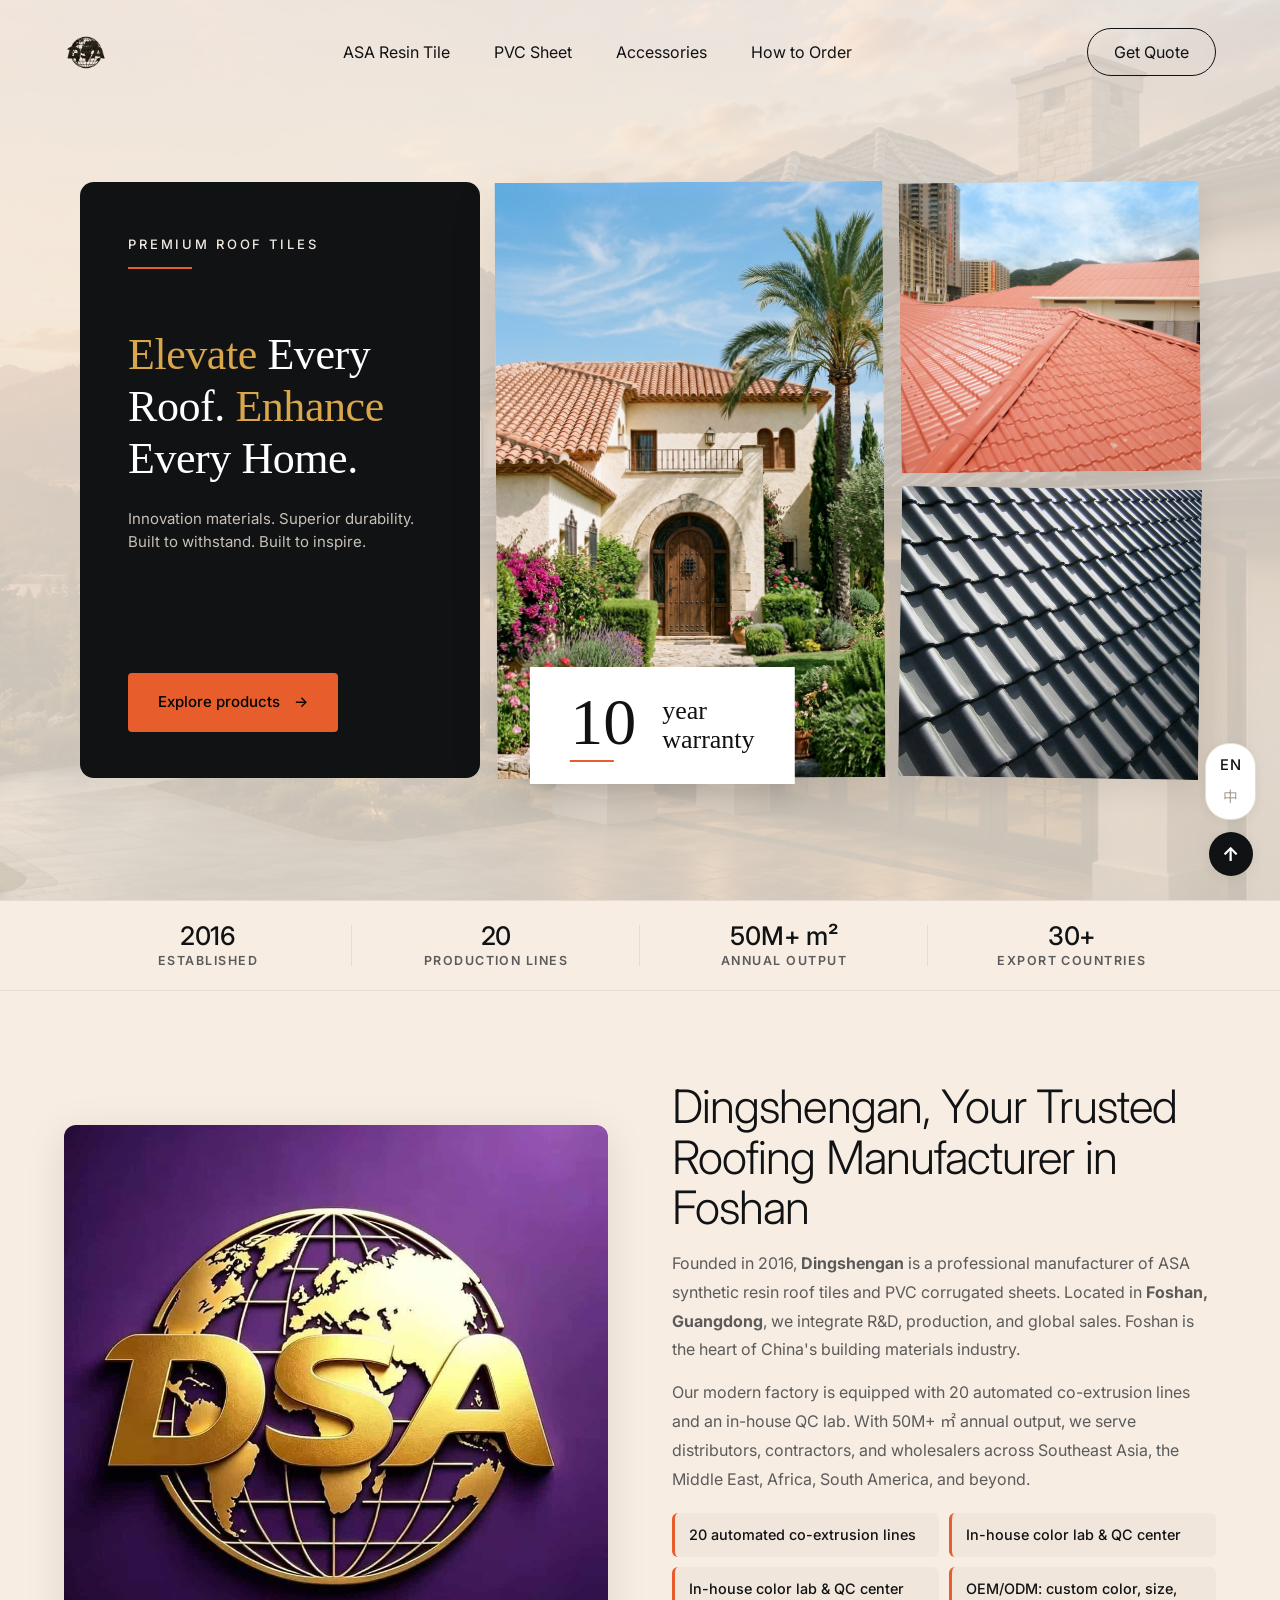
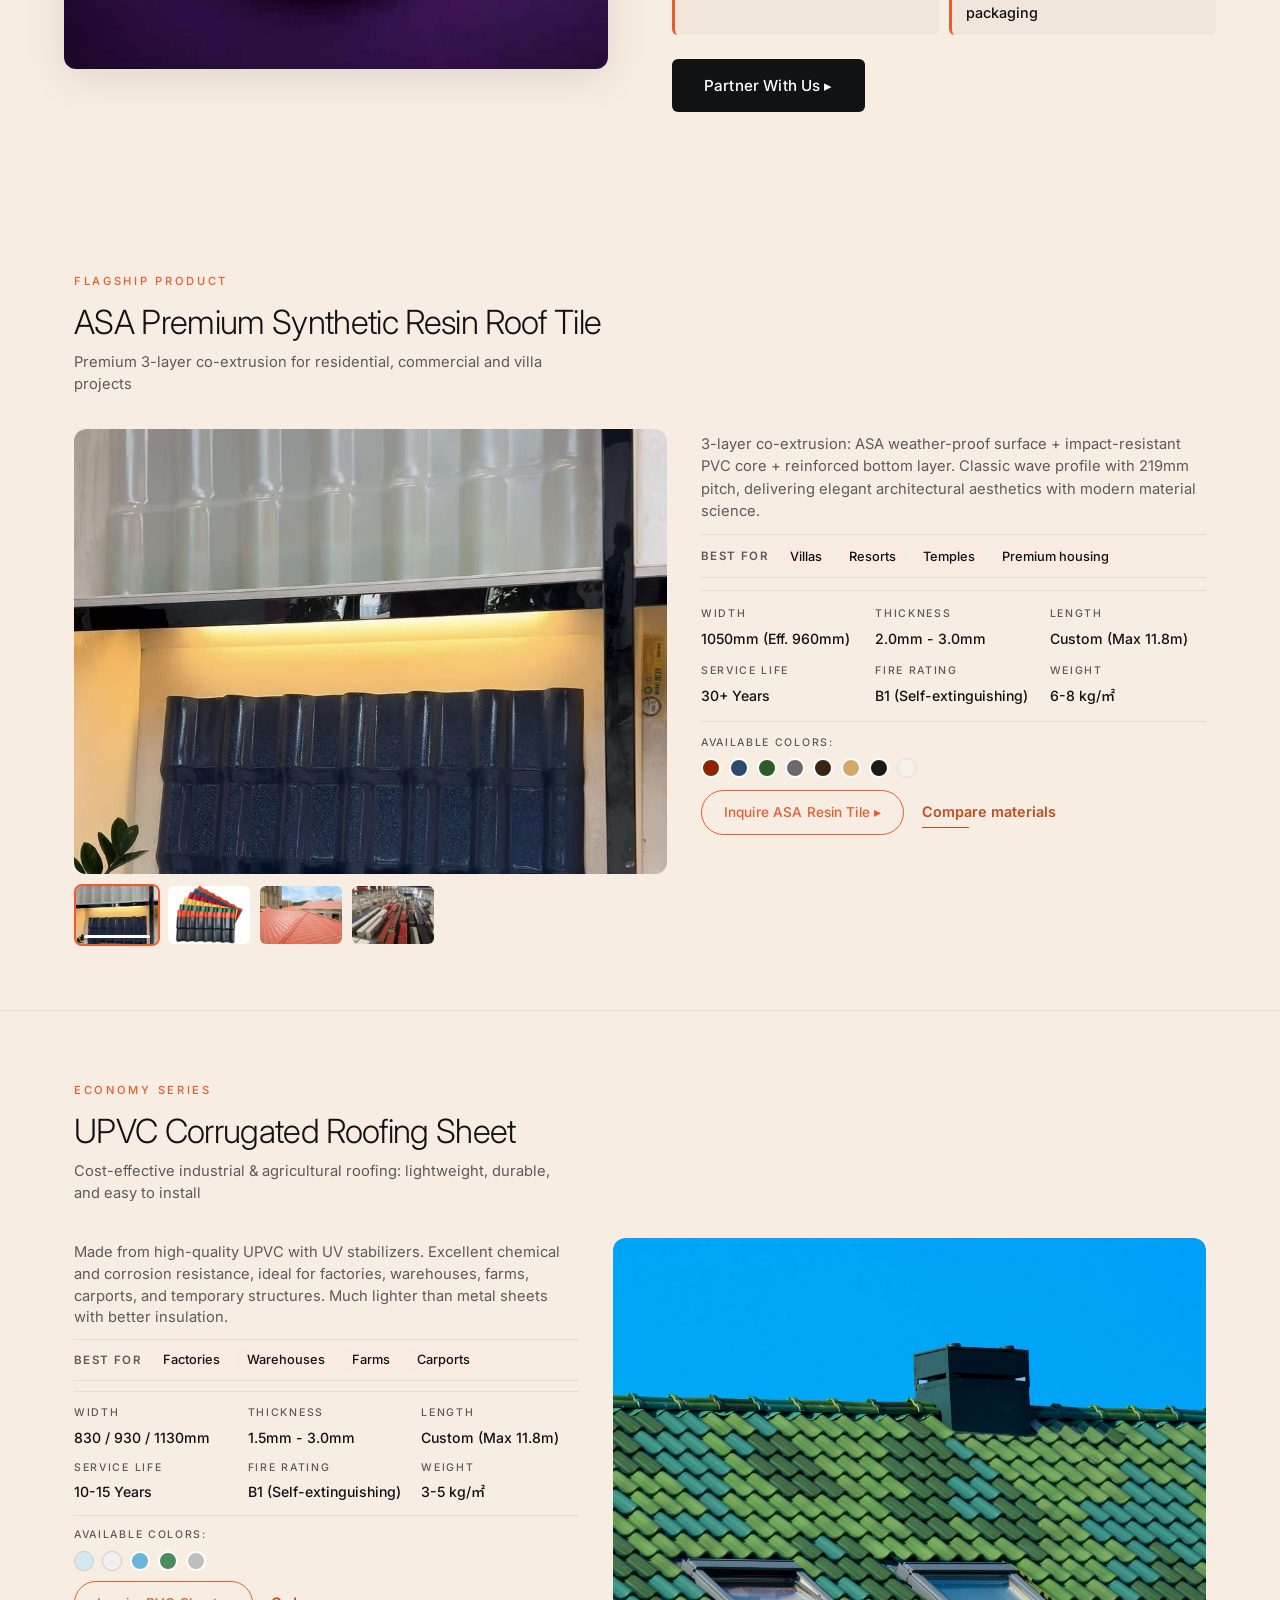
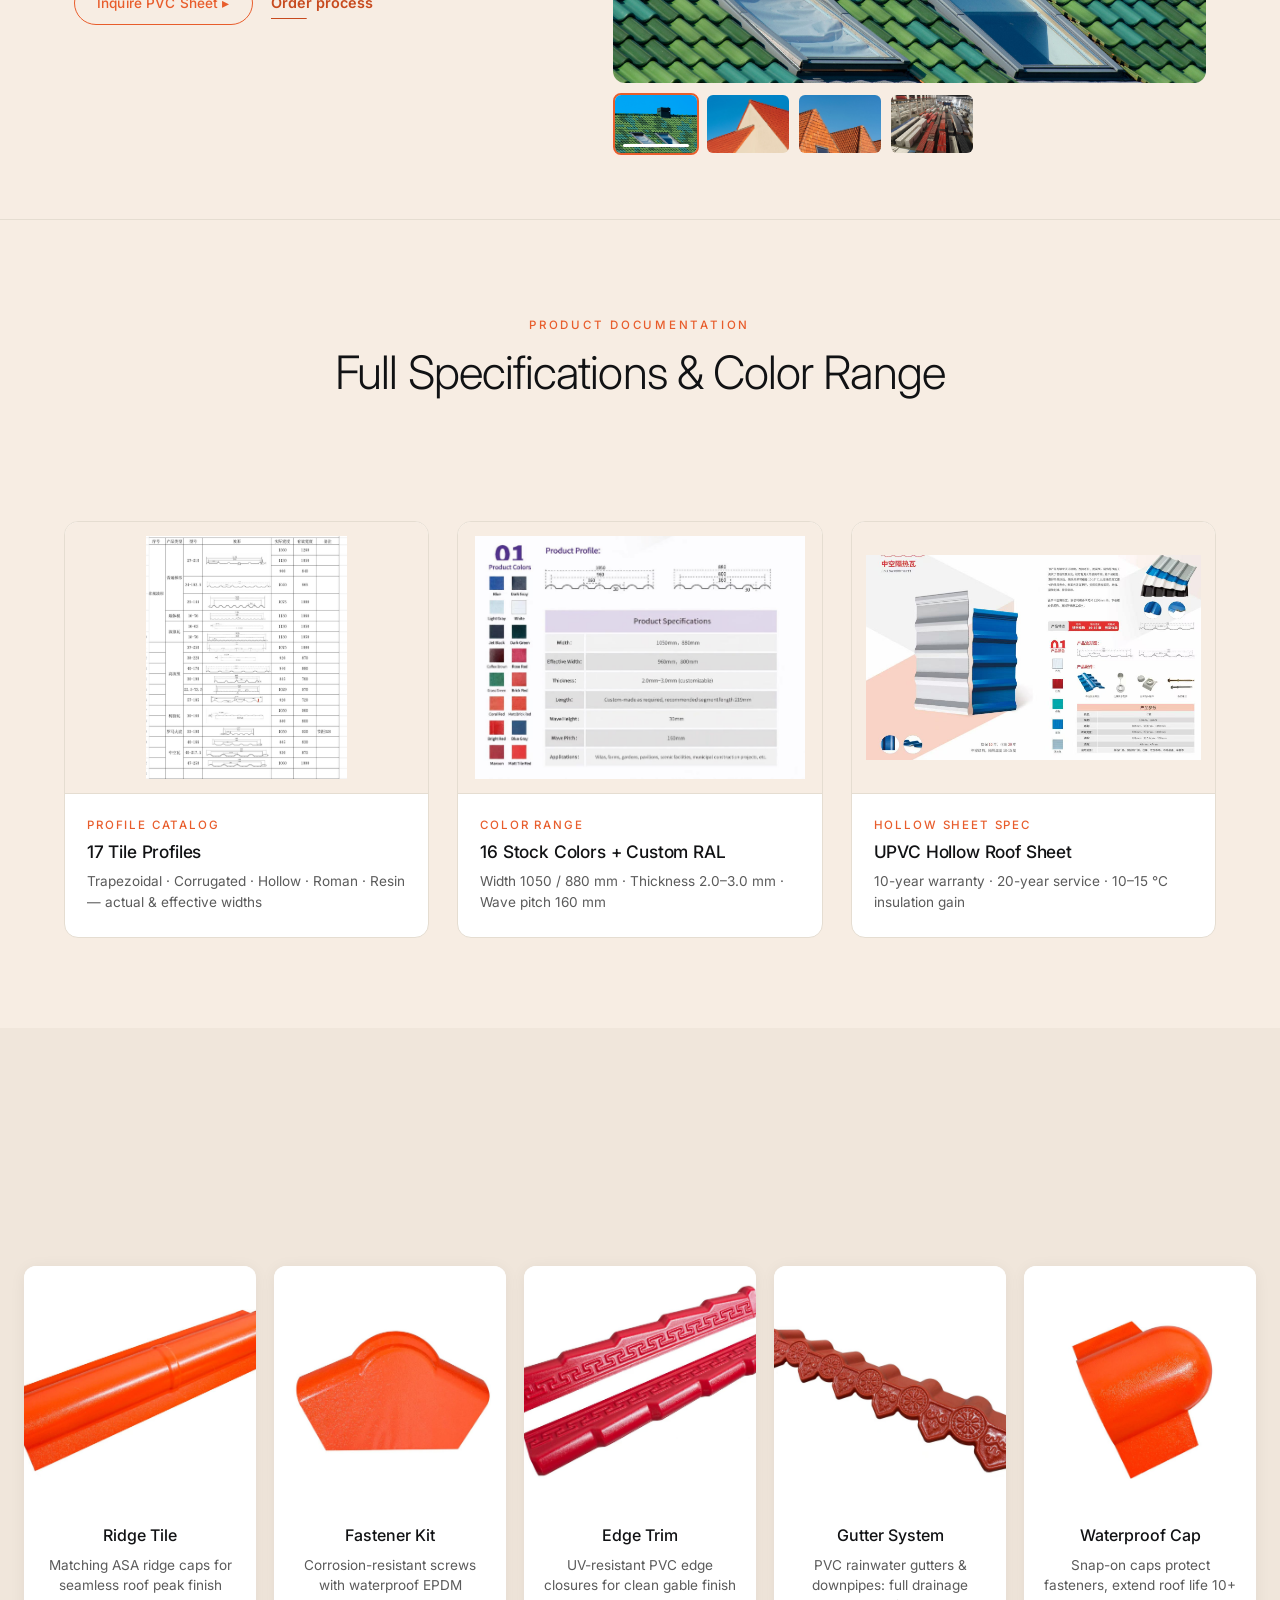
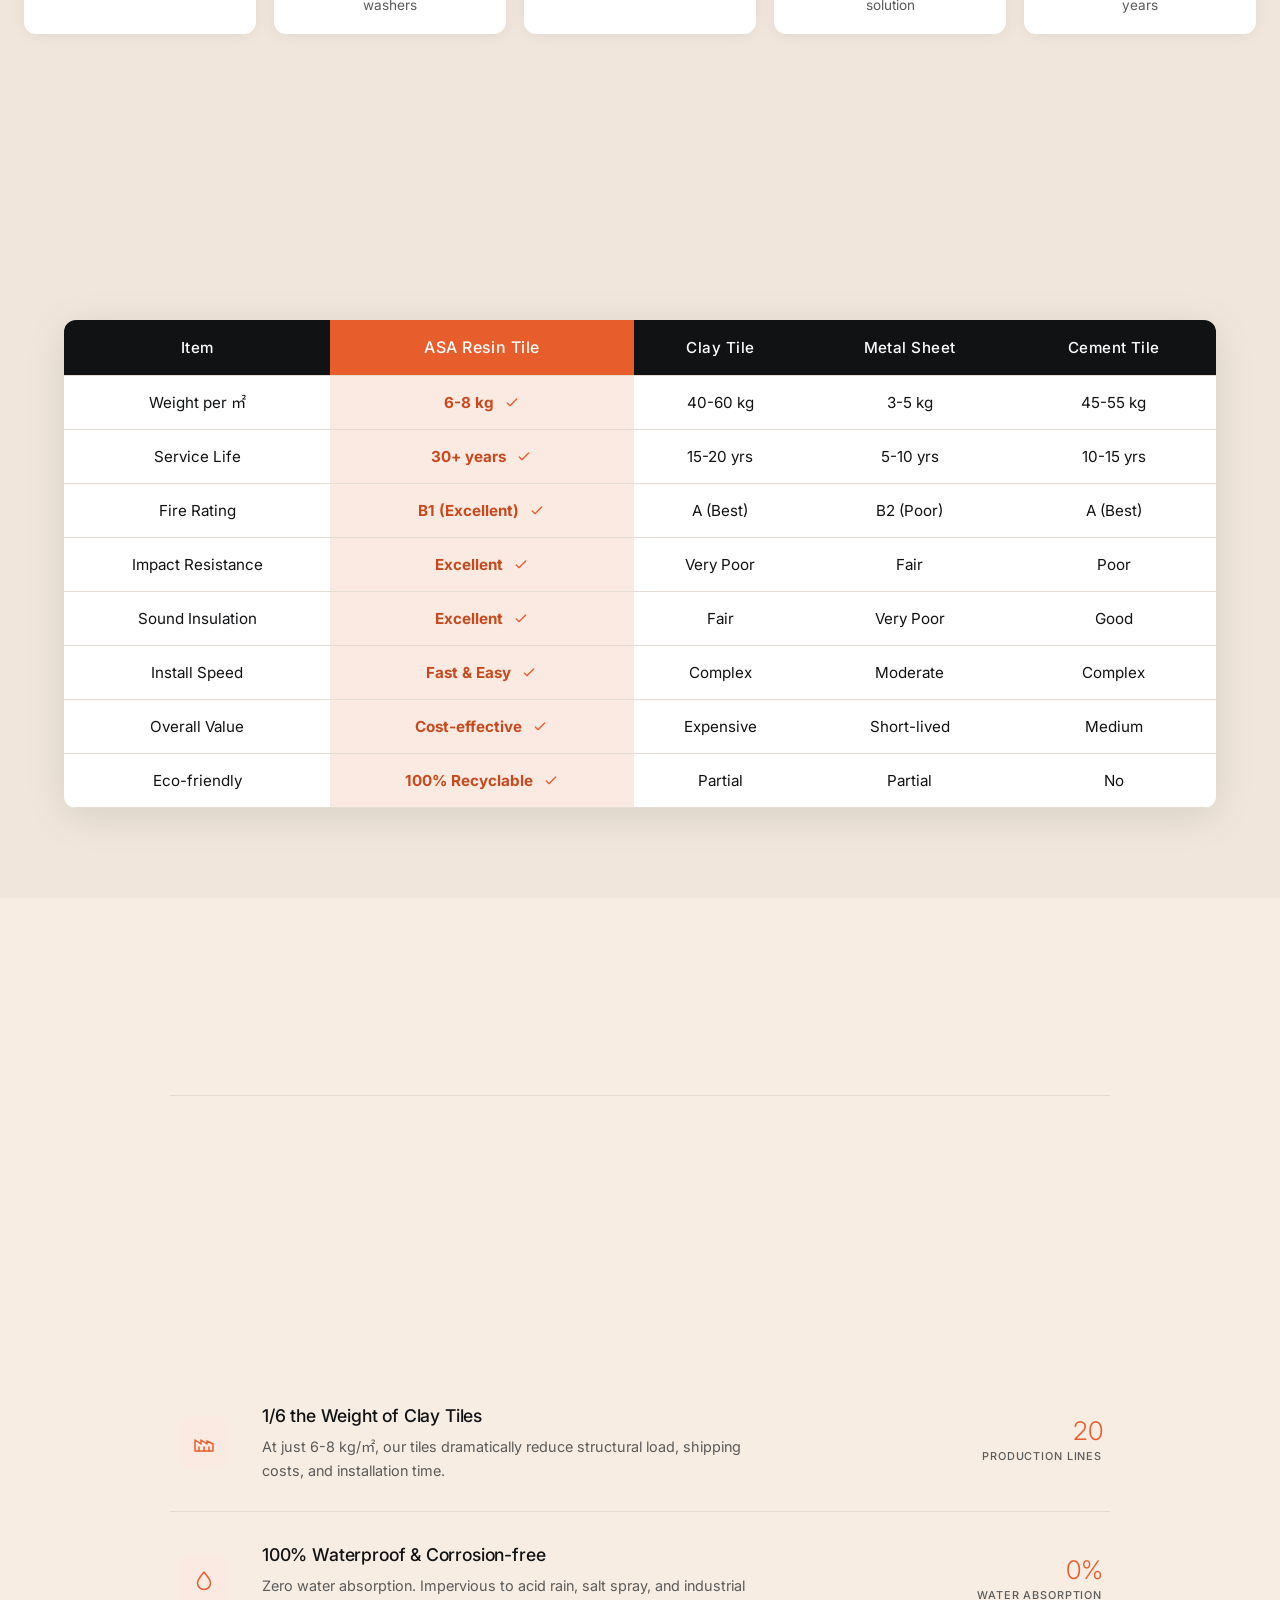
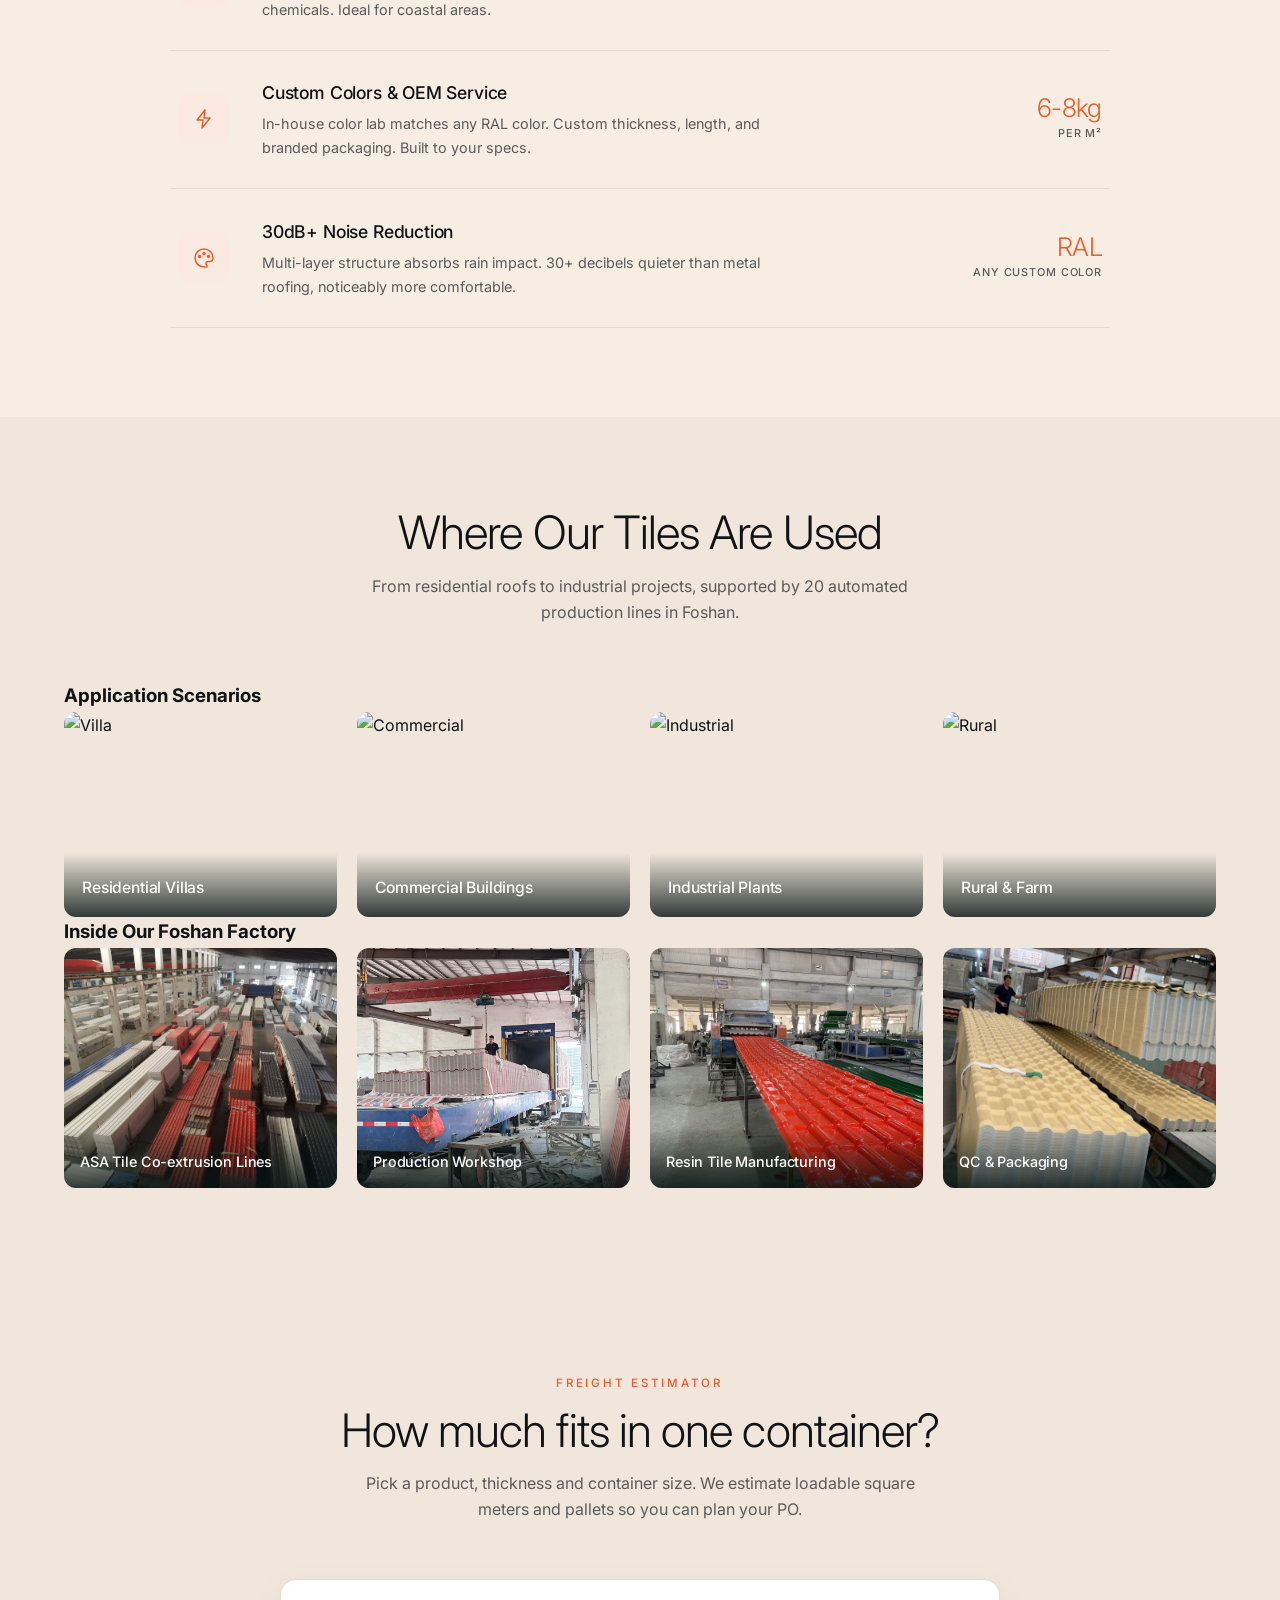
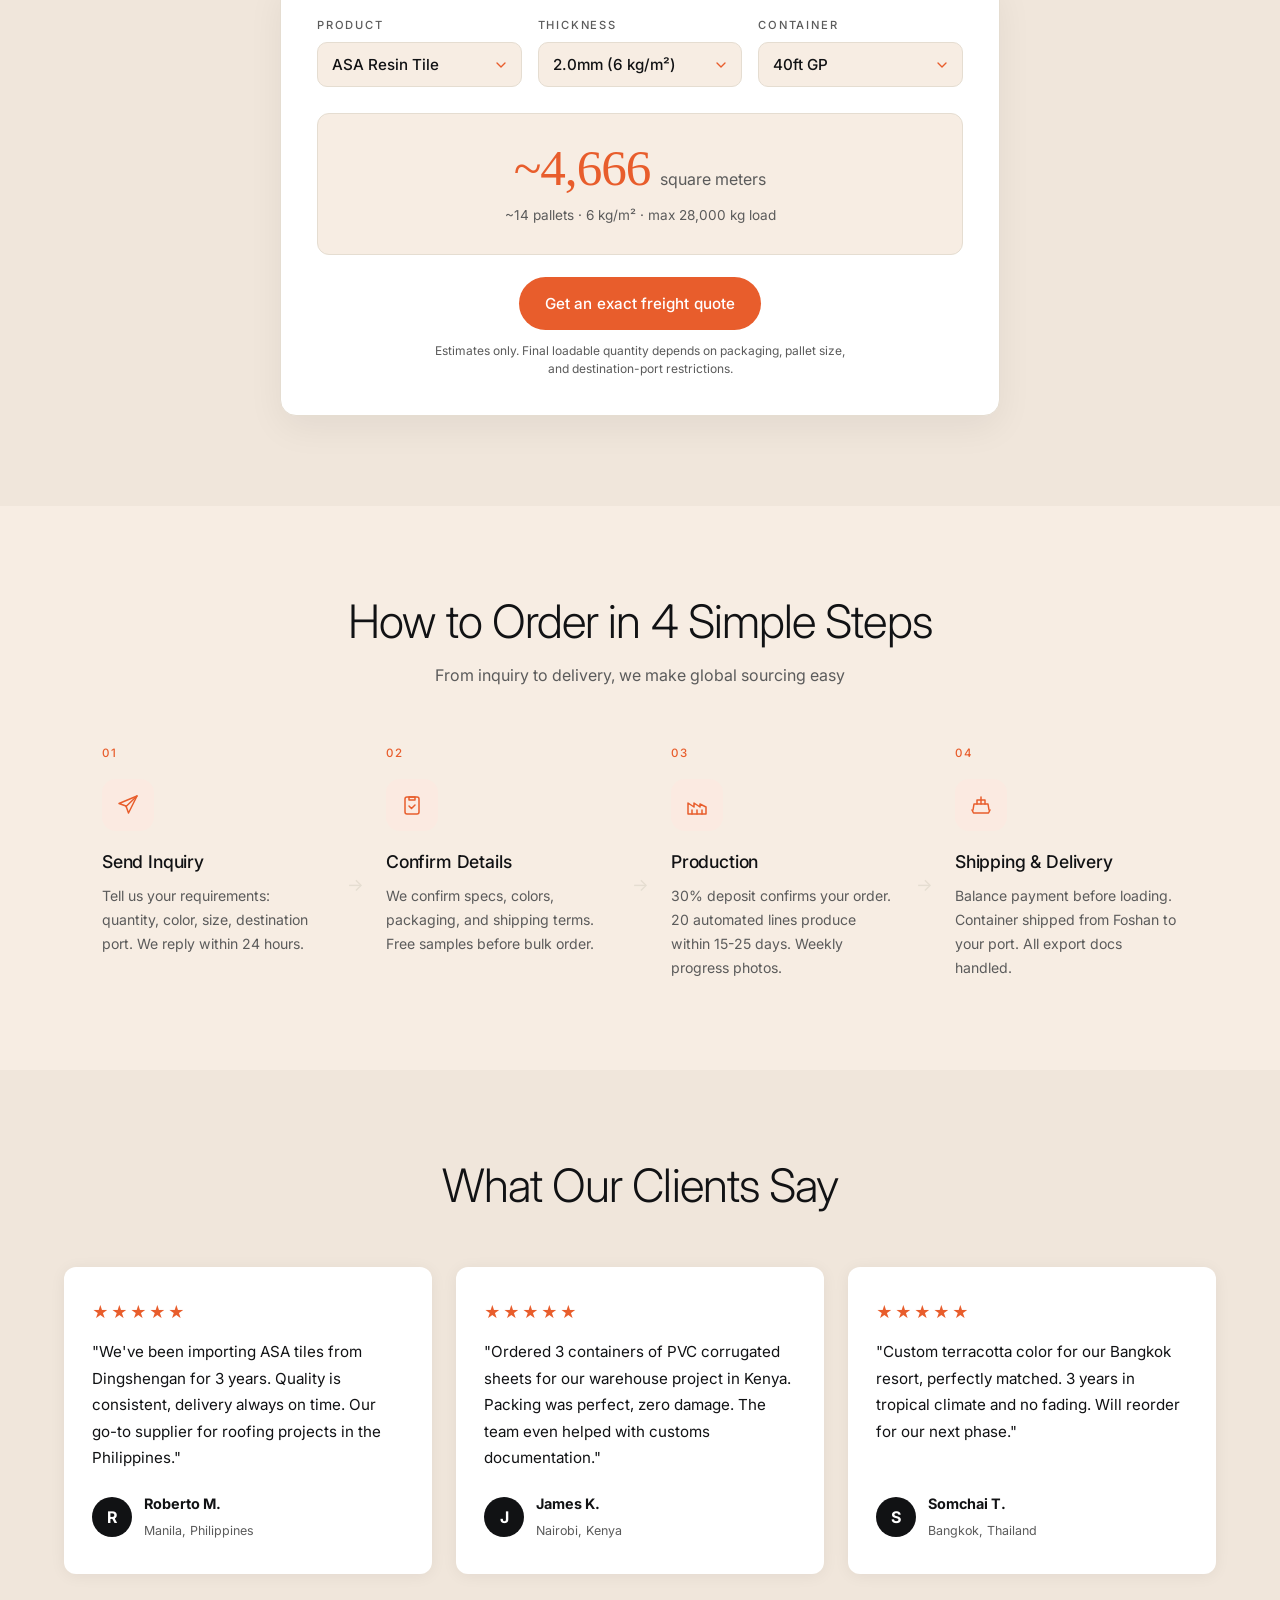
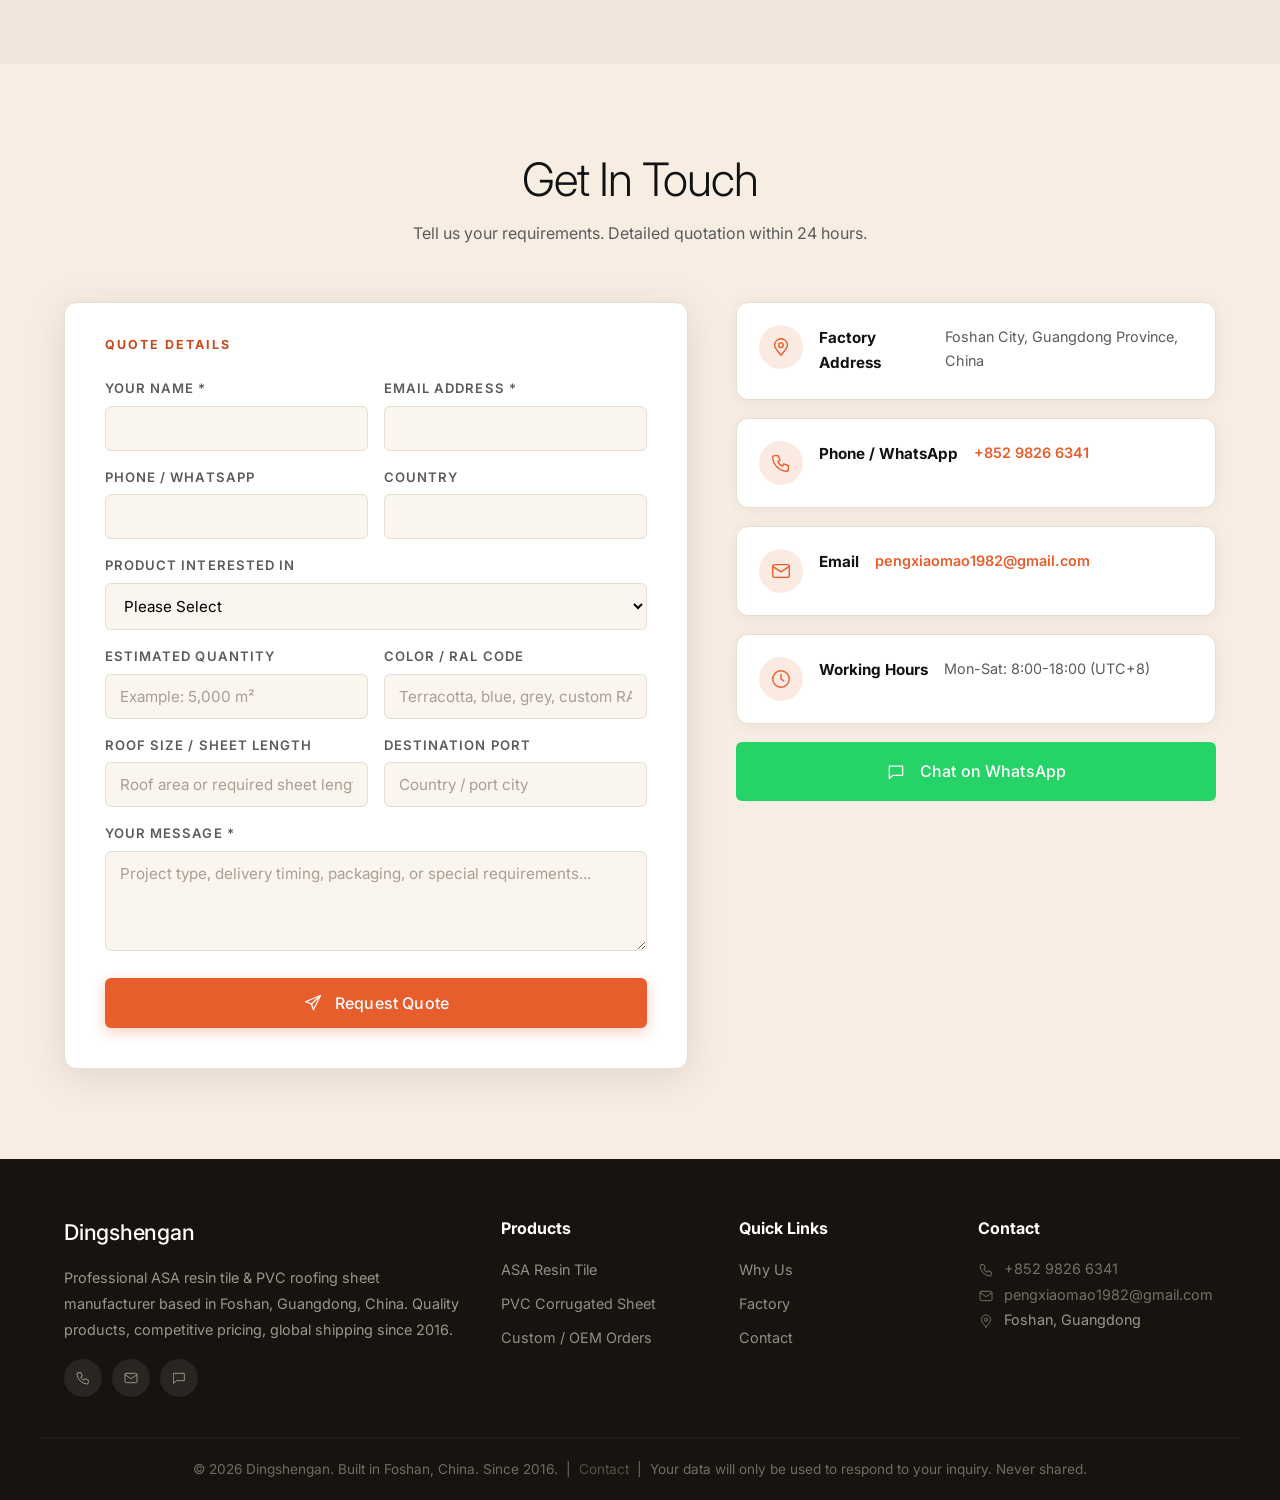
==== commit 96356424: "Mobile polish + ZH translation gaps - Tighten mobile spacing: section padding 60→44px, header margin" ====
--- a/index.html
+++ b/index.html
@@ -52,7 +52,7 @@
   <link rel="preconnect" href="https://fonts.googleapis.com">
   <link rel="preconnect" href="https://fonts.gstatic.com" crossorigin>
   <link href="https://fonts.googleapis.com/css2?family=Inter:wght@200;300;400;500;600&family=Italianno&family=Noto+Sans+SC:wght@400;500;700&display=swap" rel="stylesheet">
-  <link rel="stylesheet" href="css/style2.css?v=6">
+  <link rel="stylesheet" href="css/style2.css?v=7">
   <link rel="icon" href="data:image/svg+xml,<svg xmlns='http://www.w3.org/2000/svg' viewBox='0 0 32 32'><path d='M4 20L16 8l12 12' stroke='%23E85D2C' stroke-width='3' fill='none' stroke-linecap='round' stroke-linejoin='round'/></svg>">
 
   <!-- Google Analytics -->
@@ -164,11 +164,11 @@
       </a>
       <nav class="header__nav" id="nav">
         <ul class="header__nav-list">
-          <li><a href="#asa" class="header__nav-link">ASA resin Tile</a></li>
-          <li><a href="#pvc" class="header__nav-link">PVC Sheet</a></li>
-          <li><a href="#accessories" class="header__nav-link">Accessoires</a></li>
-          <li><a href="#order" class="header__nav-link">How To Order</a></li>
-          <li class="header__nav-link--drawer-only"><a href="#contact" class="header__nav-link">Contact Us</a></li>
+          <li><a href="#asa" class="header__nav-link" data-i18n="nav_asa_cat">ASA resin Tile</a></li>
+          <li><a href="#pvc" class="header__nav-link" data-i18n="nav_pvc_cat">PVC Sheet</a></li>
+          <li><a href="#accessories" class="header__nav-link" data-i18n="nav_acc_cat">Accessoires</a></li>
+          <li><a href="#order" class="header__nav-link" data-i18n="nav_order">How To Order</a></li>
+          <li class="header__nav-link--drawer-only"><a href="#contact" class="header__nav-link" data-i18n="nav_contact">Contact Us</a></li>
         </ul>
         <div class="header__drawer-lang">
           <button type="button" class="header__lang-btn is-active" data-lang="en">EN</button>
@@ -177,7 +177,7 @@
         </div>
       </nav>
       
-      <a href="#contact" class="header__cta">Contact Us</a>
+      <a href="#contact" class="header__cta" data-i18n="get_quote">Contact Us</a>
       <button class="header__menu-btn" id="menuBtn" aria-label="Menu">
         <span></span><span></span><span></span>
       </button>
@@ -193,15 +193,15 @@
       <div class="hero2__grid" style="display:grid;grid-template-columns:400px 1fr 300px;grid-template-rows:290px 290px;gap:16px;position:relative">
         <div class="hero2__card" style="grid-column:1;grid-row:1 / span 2;background:#111214;border-radius:14px;padding:52px 48px 46px;color:#fff;display:flex;flex-direction:column;justify-content:space-between">
           <div>
-            <div style="font-size:13px;letter-spacing:0.22em;font-weight:500;text-transform:uppercase;color:#f0ebe4;margin-bottom:12px">Premuim Roof Tiles</div>
+            <div data-i18n="hero_overline" style="font-size:13px;letter-spacing:0.22em;font-weight:500;text-transform:uppercase;color:#f0ebe4;margin-bottom:12px">Premuim Roof Tiles</div>
             <div style="width:64px;height:2px;background:#E85D2C;margin-bottom:60px"></div>
-            <h1 style="font-family:'Inria Serif','Times New Roman',serif;font-weight:400;font-size:44px;line-height:1.18;letter-spacing:-0.01em;margin:0 0 22px;color:#fff">
+            <h1 data-i18n="hero_headline" style="font-family:'Inria Serif','Times New Roman',serif;font-weight:400;font-size:44px;line-height:1.18;letter-spacing:-0.01em;margin:0 0 22px;color:#fff">
               <span style="color:#D9A64A">Elevate</span> Every Roof. <span style="color:#D9A64A">Enhance</span> Every Home.
             </h1>
-            <p style="font-family:'Inter',sans-serif;font-size:15px;line-height:1.55;color:#c7c1b8;margin:0">innovation materials. Superior durability.<br>Built to widthstand. Built to inspire</p>
+            <p data-i18n="hero_tagline" style="font-family:'Inter',sans-serif;font-size:15px;line-height:1.55;color:#c7c1b8;margin:0">innovation materials. Superior durability.<br>Built to widthstand. Built to inspire</p>
           </div>
           <a href="#asa" style="align-self:flex-start;display:inline-flex;align-items:center;gap:14px;background:#E85D2C;color:#000;padding:17px 30px;border-radius:4px;font-family:'Inter',sans-serif;font-size:15px;font-weight:500;text-decoration:none;margin-top:34px">
-            explore products
+            <span data-i18n="hero_cta">explore products</span>
             <span aria-hidden="true">→</span>
           </a>
         </div>
@@ -219,7 +219,7 @@
             <span style="font-family:'Inria Serif',serif;font-weight:400;font-size:66px;line-height:1;color:#111">10</span>
             <span style="width:44px;height:2px;background:#E85D2C;margin-top:5px"></span>
           </div>
-          <div style="font-family:'Inria Serif','Times New Roman',serif;font-size:26px;line-height:1.1;color:#111;font-weight:400">year<br>warranty</div>
+          <div data-i18n="hero_badge_warranty" style="font-family:'Inria Serif','Times New Roman',serif;font-size:26px;line-height:1.1;color:#111;font-weight:400">year<br>warranty</div>
         </div>
       </div>
     </div>
@@ -230,19 +230,19 @@
     <div class="container trust-strip__inner">
       <div class="trust-strip__item">
         <strong>2016</strong>
-        <span>Established</span>
+        <span data-i18n="stat3">Established</span>
       </div>
       <div class="trust-strip__item">
         <strong>20</strong>
-        <span>Production Lines</span>
+        <span data-i18n="stat1">Production Lines</span>
       </div>
       <div class="trust-strip__item">
         <strong>50M+ m²</strong>
-        <span>Annual Output</span>
+        <span data-i18n="stat2">Annual Output</span>
       </div>
       <div class="trust-strip__item">
         <strong>30+</strong>
-        <span>Export Countries</span>
+        <span data-i18n="stat4">Export Countries</span>
       </div>
     </div>
   </section>
@@ -306,11 +306,11 @@
           <p class="product-detail__desc" data-i18n="prod1_desc">Premium 3-layer co-extrusion technology: ASA weather-proof surface (UV resistant, never fades), impact-resistant PVC structural core, and reinforced bottom layer. Classic wave profile with 219mm pitch. Timeless architectural form built on modern polymer science.</p>
 
           <div class="product-detail__fit">
-            <span>Best for</span>
-            <strong>Villas</strong>
-            <strong>Resorts</strong>
-            <strong>Temples</strong>
-            <strong>Premium housing</strong>
+            <span data-i18n="best_for">Best for</span>
+            <strong data-i18n="app_villas">Villas</strong>
+            <strong data-i18n="app_resorts">Resorts</strong>
+            <strong data-i18n="app_temples">Temples</strong>
+            <strong data-i18n="app_premium">Premium housing</strong>
           </div>
 
           <div class="product-detail__specs-grid" id="asa-specs">
@@ -338,7 +338,7 @@
           
           <div class="product-detail__actions">
             <a href="#contact" class="btn btn--accent" data-i18n="prod_inquiry">Send inquiry</a>
-            <a href="#specs" class="product-detail__text-link">Compare materials</a>
+            <a href="#specs" class="product-detail__text-link" data-i18n="compare_materials">Compare materials</a>
           </div>
         </div>
       </div>
@@ -376,11 +376,11 @@
           <p class="product-detail__desc" data-i18n="prod2_desc">High-quality UPVC formulation with UV stabilizers. Superior chemical and corrosion resistance, ideal for factories, warehouses, farms, carports, greenhouses, and temporary structures. Much lighter than metal roofing with significantly better thermal and sound insulation.</p>
 
           <div class="product-detail__fit">
-            <span>Best for</span>
-            <strong>Factories</strong>
-            <strong>Warehouses</strong>
-            <strong>Farms</strong>
-            <strong>Carports</strong>
+            <span data-i18n="best_for">Best for</span>
+            <strong data-i18n="app_factories">Factories</strong>
+            <strong data-i18n="app_warehouses">Warehouses</strong>
+            <strong data-i18n="app_farms">Farms</strong>
+            <strong data-i18n="app_carports">Carports</strong>
           </div>
 
           <div class="product-detail__specs-grid" id="pvc-specs">
@@ -408,7 +408,7 @@
           </div>
           <div class="product-detail__actions">
             <a href="#contact" class="btn btn--accent" data-i18n="prod_inquiry2">Send inquiry</a>
-            <a href="#order" class="product-detail__text-link">Order process</a>
+            <a href="#order" class="product-detail__text-link" data-i18n="order_process">Order process</a>
           </div>
         </div>
       </div>
@@ -507,10 +507,10 @@
           <thead>
             <tr>
               <th data-i18n="cmp_item">Item</th>
-              <th class="is-us">ASA Resin Tile</th>
-              <th>Clay Tile</th>
-              <th>Metal Sheet</th>
-              <th>Cement Tile</th>
+              <th class="is-us" data-i18n="cmp_asa">ASA Resin Tile</th>
+              <th data-i18n="cmp_clay">Clay Tile</th>
+              <th data-i18n="cmp_metal">Metal Sheet</th>
+              <th data-i18n="cmp_cement">Cement Tile</th>
             </tr>
           </thead>
           <tbody>
@@ -759,8 +759,8 @@
     <div class="container">
       <div class="section__header">
         
-        <h2 class="section__title">Request Factory Quote</h2>
-        <p class="section__subtitle">Send product, quantity, color, and destination details. Our sales team replies with pricing and lead time within <strong style="color:var(--acc)">12 hours</strong>.</p>
+        <h2 class="section__title" data-i18n="contact_title">Request Factory Quote</h2>
+        <p class="section__subtitle" data-i18n="contact_subtitle">Send product, quantity, color, and destination details. Our sales team replies with pricing and lead time within <strong style="color:var(--acc)">12 hours</strong>.</p>
       </div>
       <div class="contact__grid">
         <form class="contact__form" id="contactForm">
@@ -868,7 +868,7 @@
     <button class="back-to-top" id="backToTop" aria-label="Back to top">↑</button>
   </div>
 
-  <script src="js/main.js?v=9"></script>
+  <script src="js/main.js?v=10"></script>
 
   <!-- Lightbox: intercept refs card clicks and show image in modal (index2 only) -->
   <script>
--- a/css/style2.css
+++ b/css/style2.css
@@ -760,4 +760,92 @@
   .calc__result{padding:22px 16px}
   .calc__result-primary strong{font-size:2.4rem}
   .calc__cta{width:100%;justify-content:center;padding:14px 22px}
+}
+
+
+/* ============================================================
+   MOBILE POLISH — global tightening (v6+)
+   Reduces excessive whitespace, restores back-to-top,
+   keeps contact form inside the viewport, tightens type.
+   ============================================================ */
+@media (max-width:768px){
+  /* Global rhythm — tighter sections, smaller headers */
+  .section{padding:44px 0}
+  .section__header{margin-bottom:28px}
+  .section__title{font-size:clamp(1.5rem,6vw,2rem);line-height:1.15}
+  .section__subtitle{font-size:.9rem;line-height:1.55}
+  .section__overline{font-size:.65rem;margin-bottom:8px}
+  .container{padding:0 20px}
+
+  /* Contact section — was overflowing on mobile */
+  .contact__form{padding:22px 18px !important;border-radius:12px}
+  .contact__form::before{margin:-4px 0 16px;font-size:.7rem}
+  .contact .form-group{margin-bottom:12px}
+  .contact .form-group label{font-size:.72rem;margin-bottom:5px}
+  .contact .form-group input,
+  .contact .form-group textarea,
+  .contact .form-group select{padding:10px 12px;font-size:.9rem;max-width:100%}
+  .contact__grid{gap:24px}
+  .contact-card{padding:16px;gap:12px}
+  .contact-card h4{font-size:.85rem}
+  .contact-card p{font-size:.82rem}
+  /* Prevent any child from breaking the parent width */
+  .contact,.contact *{max-width:100%;box-sizing:border-box}
+
+  /* Restore back-to-top on mobile, drop the language pill (already in drawer) */
+  .float-utils{display:flex !important;right:14px;bottom:14px;gap:8px}
+  .float-utils .float-lang{display:none}
+  .back-to-top{width:40px;height:40px;font-size:1rem;bottom:auto}
+
+  /* Product detail — tighter */
+  .product-detail{gap:20px}
+  .product-detail__desc{font-size:.88rem;margin-bottom:12px}
+  .product-detail__specs-grid{gap:10px 12px;padding:12px 0;margin-bottom:12px}
+  .spec-item__val{font-size:.85rem}
+  .spec-item__label{font-size:.62rem}
+
+  /* Why row: less vertical padding */
+  .why-row{padding:18px 4px;gap:14px 16px}
+  .why-row__body h3{font-size:1rem}
+  .why-row__body p{font-size:.85rem;line-height:1.55}
+
+  /* Refs cards: tighter */
+  .refs__grid{gap:18px}
+  .refs__caption{padding:16px 18px 20px;gap:4px}
+  .refs__caption strong{font-size:1rem}
+  .refs__meta{font-size:.78rem}
+
+  /* Testimonials */
+  .testi-card{padding:22px 20px}
+  .testi-card__text{font-size:.88rem;line-height:1.6}
+
+  /* Order steps */
+  .order__timeline{gap:10px}
+  .order-step h3{font-size:1rem}
+  .order-step p{font-size:.82rem;line-height:1.6}
+
+  /* Comparison table — allow horizontal scroll, don't overflow parent */
+  .table-wrap{margin:0 -20px}
+  .cmp-table th,.cmp-table td{padding:10px 12px;font-size:.82rem}
+  .cmp-table thead th{font-size:.72rem}
+
+  /* Applications & Factory grid gaps */
+  .apps__grid{gap:12px}
+  .factory__grid{gap:12px}
+  .app-card__label{padding:16px 14px 12px;font-size:.9rem}
+
+  /* Calculator on mobile */
+  .calc__result{padding:20px 14px}
+  .calc__note{font-size:.72rem}
+}
+
+@media (max-width:640px){
+  /* Hero inline — user-authored inline styles need higher specificity */
+  #home.hero2 .hero2__card h1{font-size:26px !important;line-height:1.2 !important;margin-bottom:14px !important}
+  #home.hero2 .hero2__card p{font-size:12.5px !important;line-height:1.5 !important}
+  #home.hero2 .hero2__card > div > div:first-child{font-size:11px !important}
+  #home.hero2 .hero2__card a{padding:13px 20px !important;font-size:13px !important;margin-top:20px !important}
+  #home.hero2 .hero2__badge{padding:10px 18px !important}
+  #home.hero2 .hero2__badge span[style*="66px"]{font-size:36px !important}
+  #home.hero2 .hero2__badge > div:last-child{font-size:15px !important}
 }
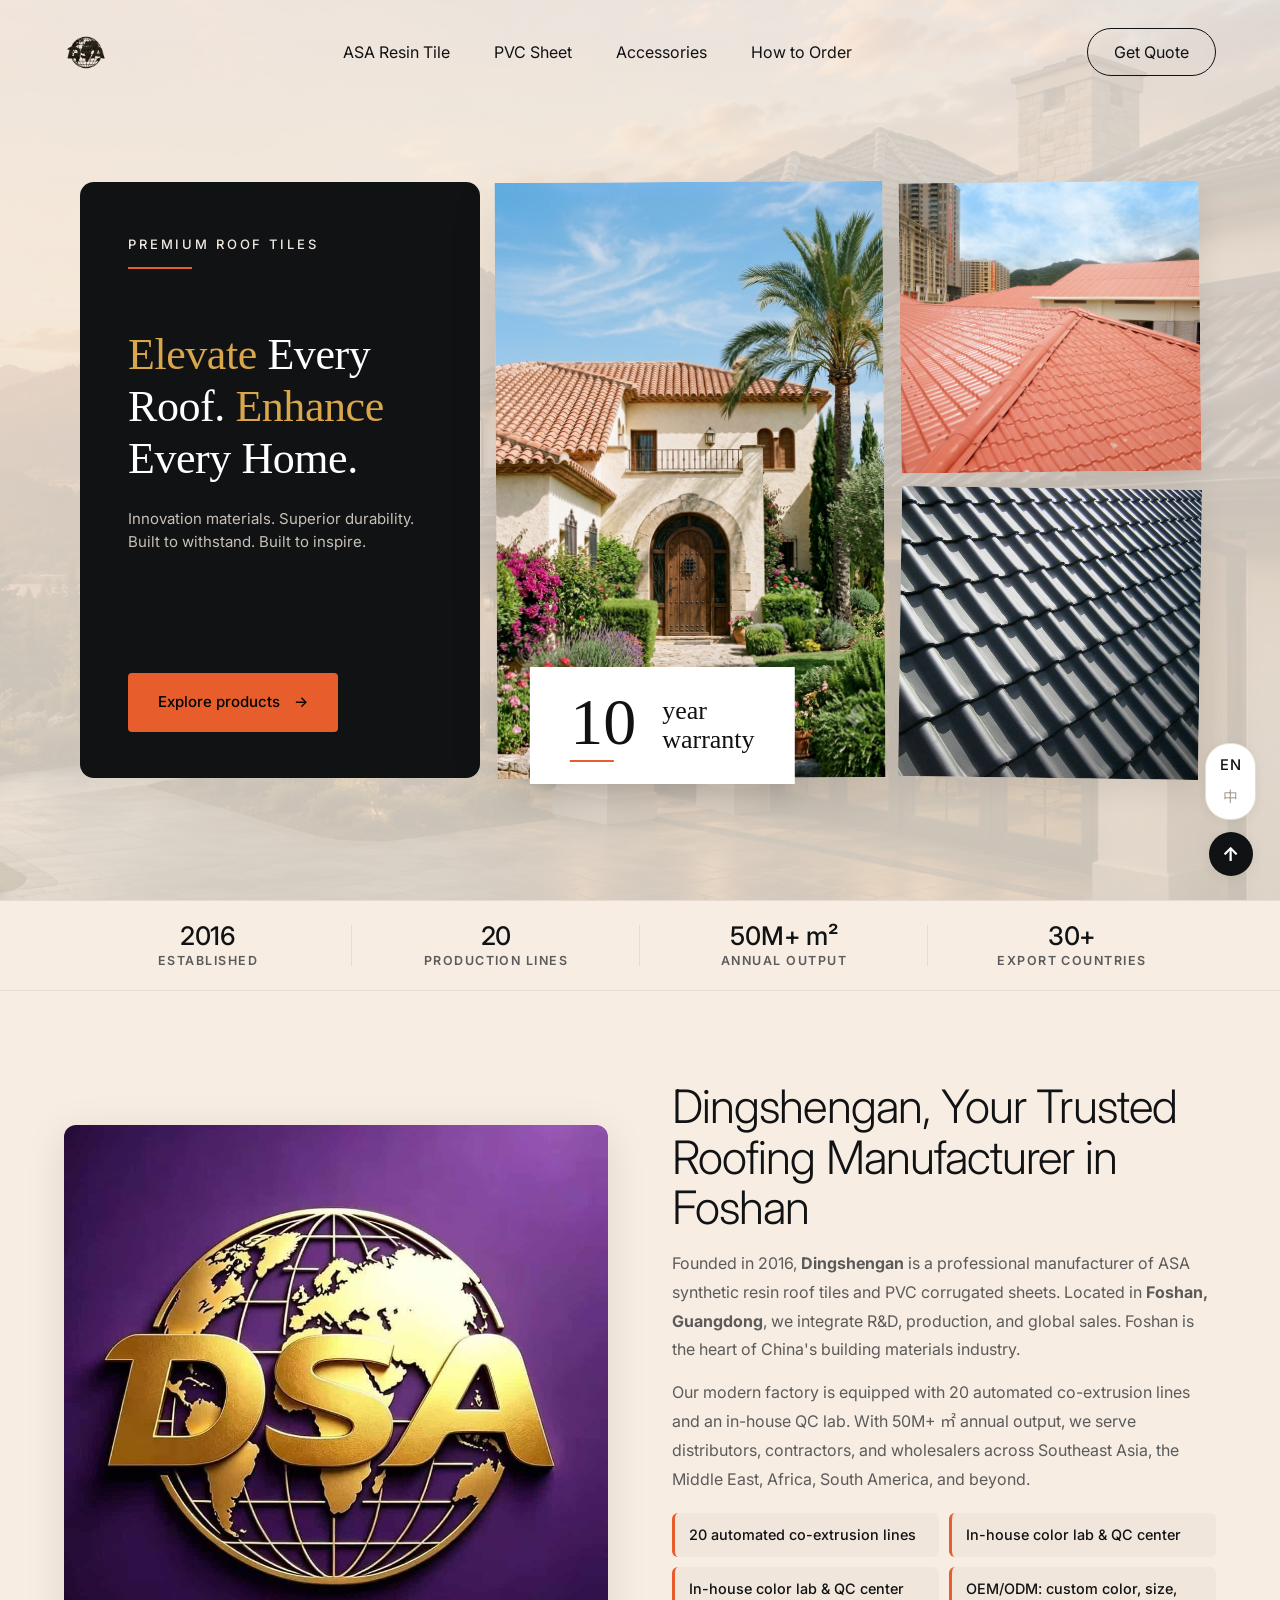
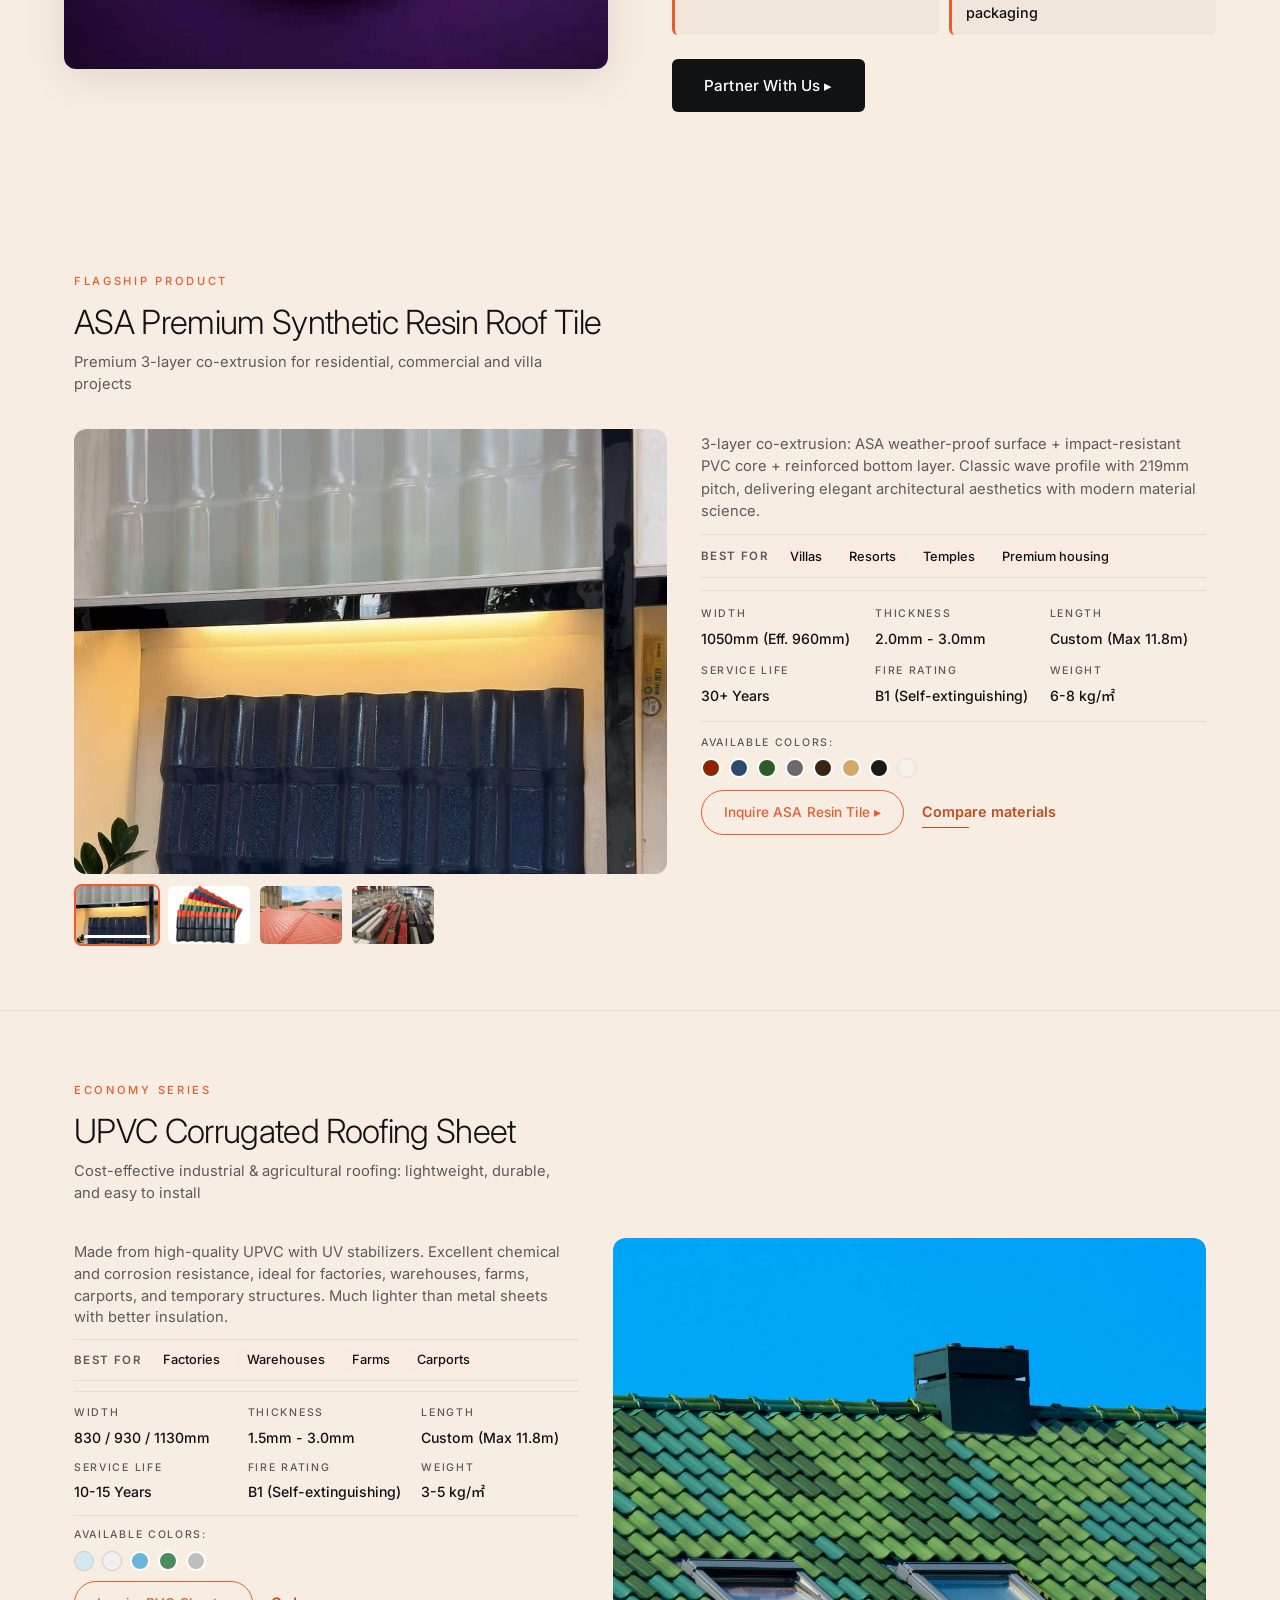
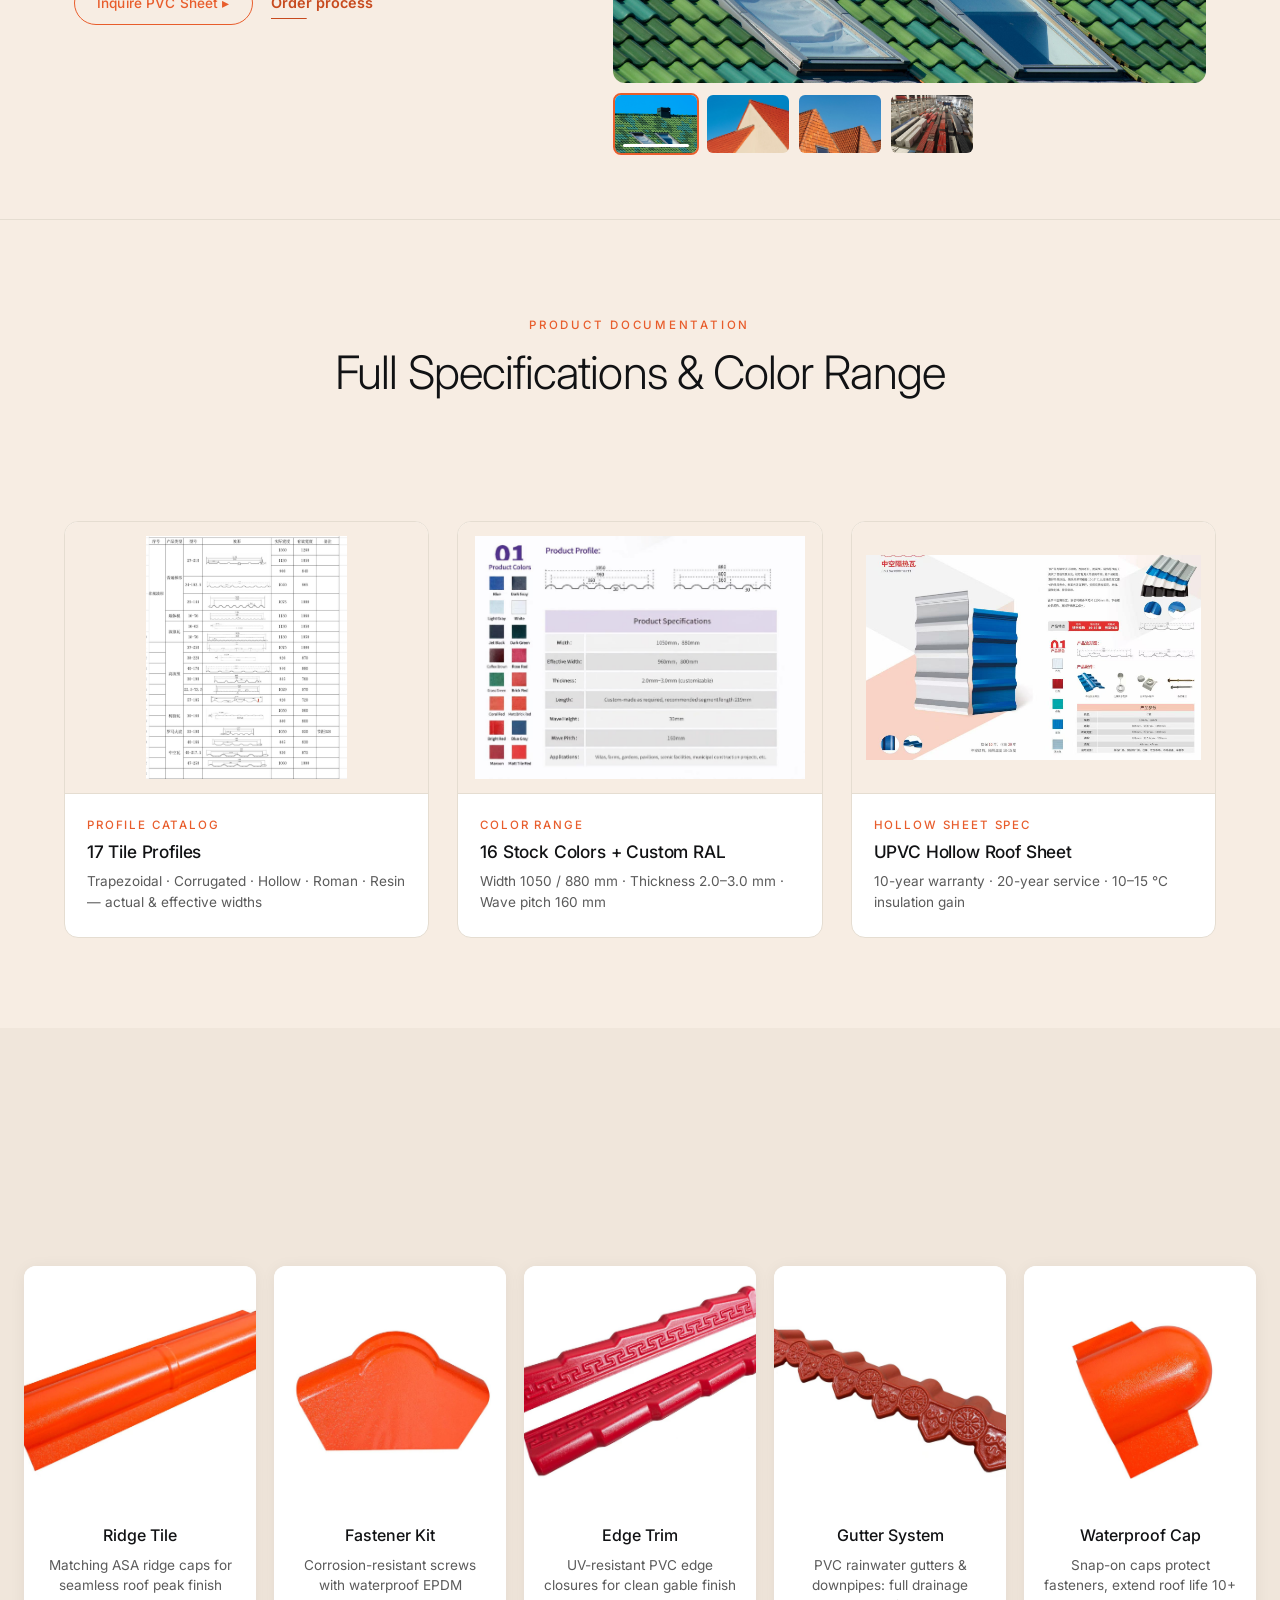
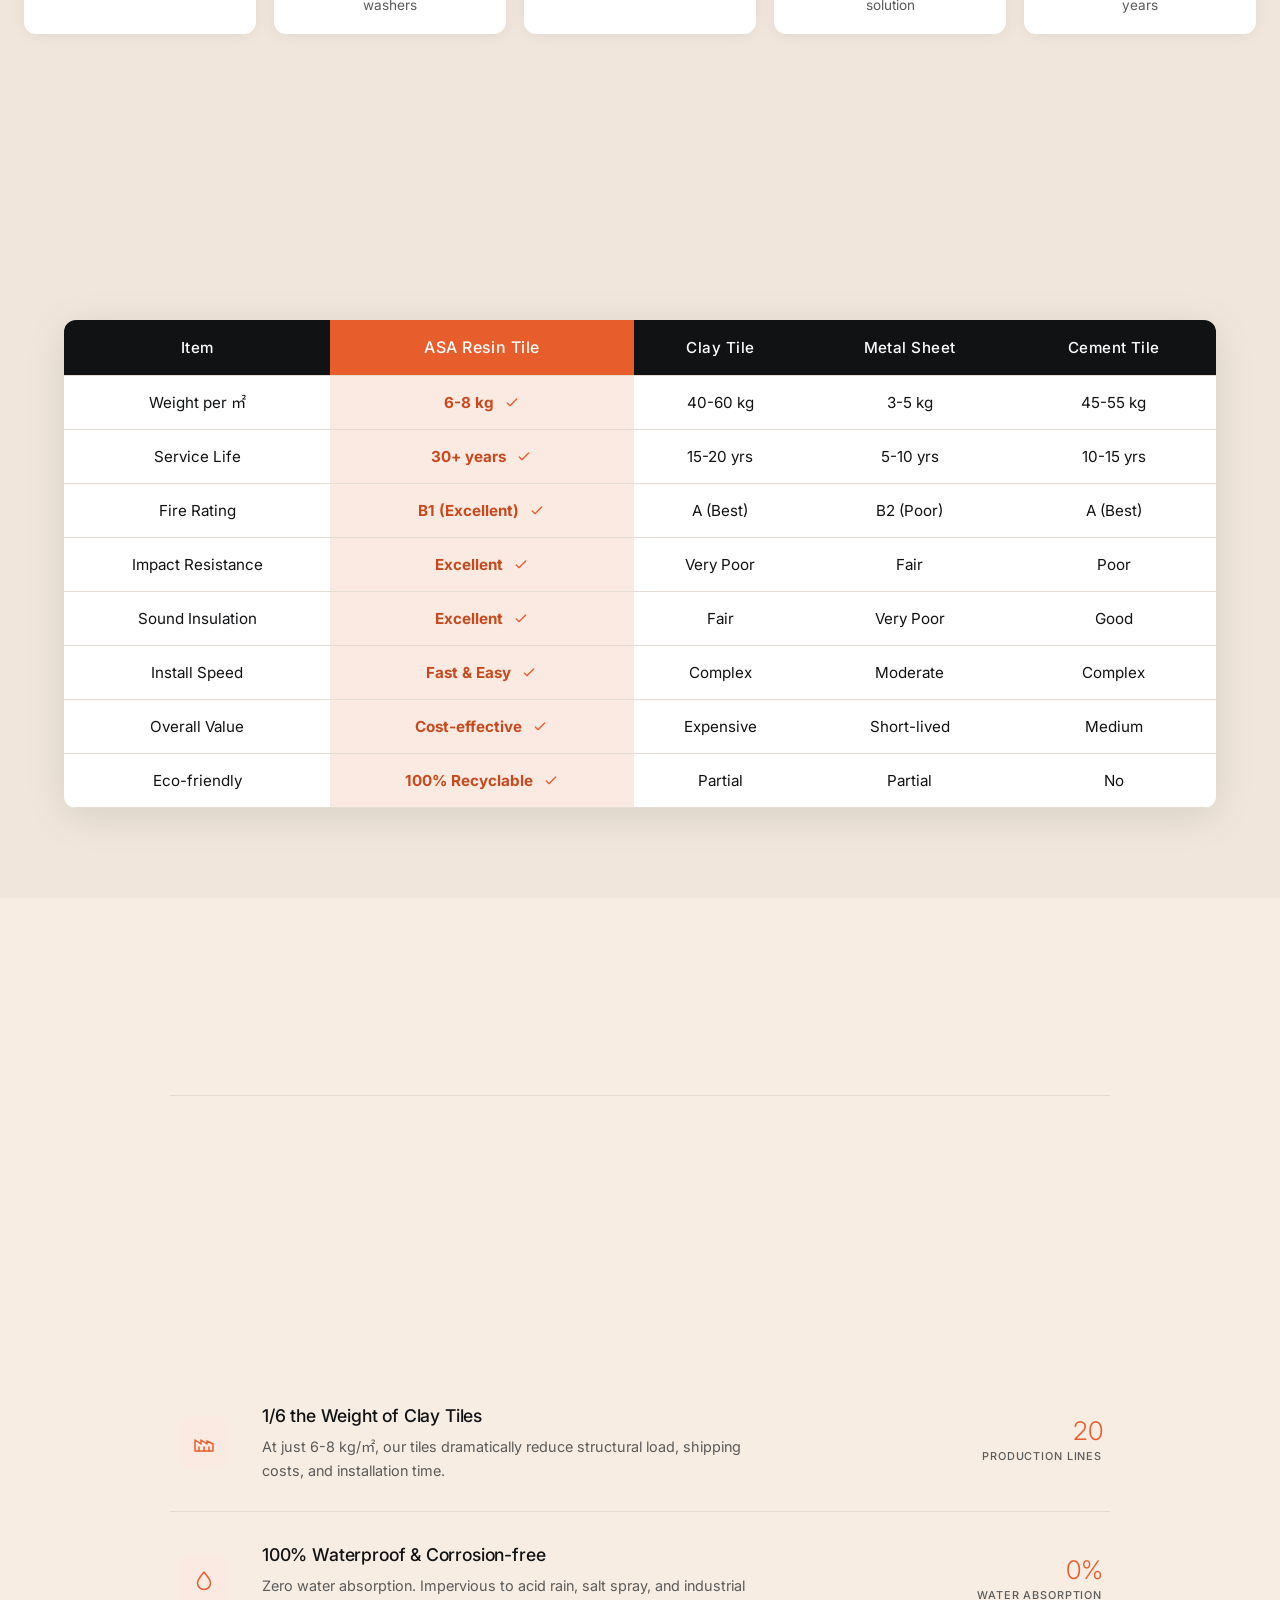
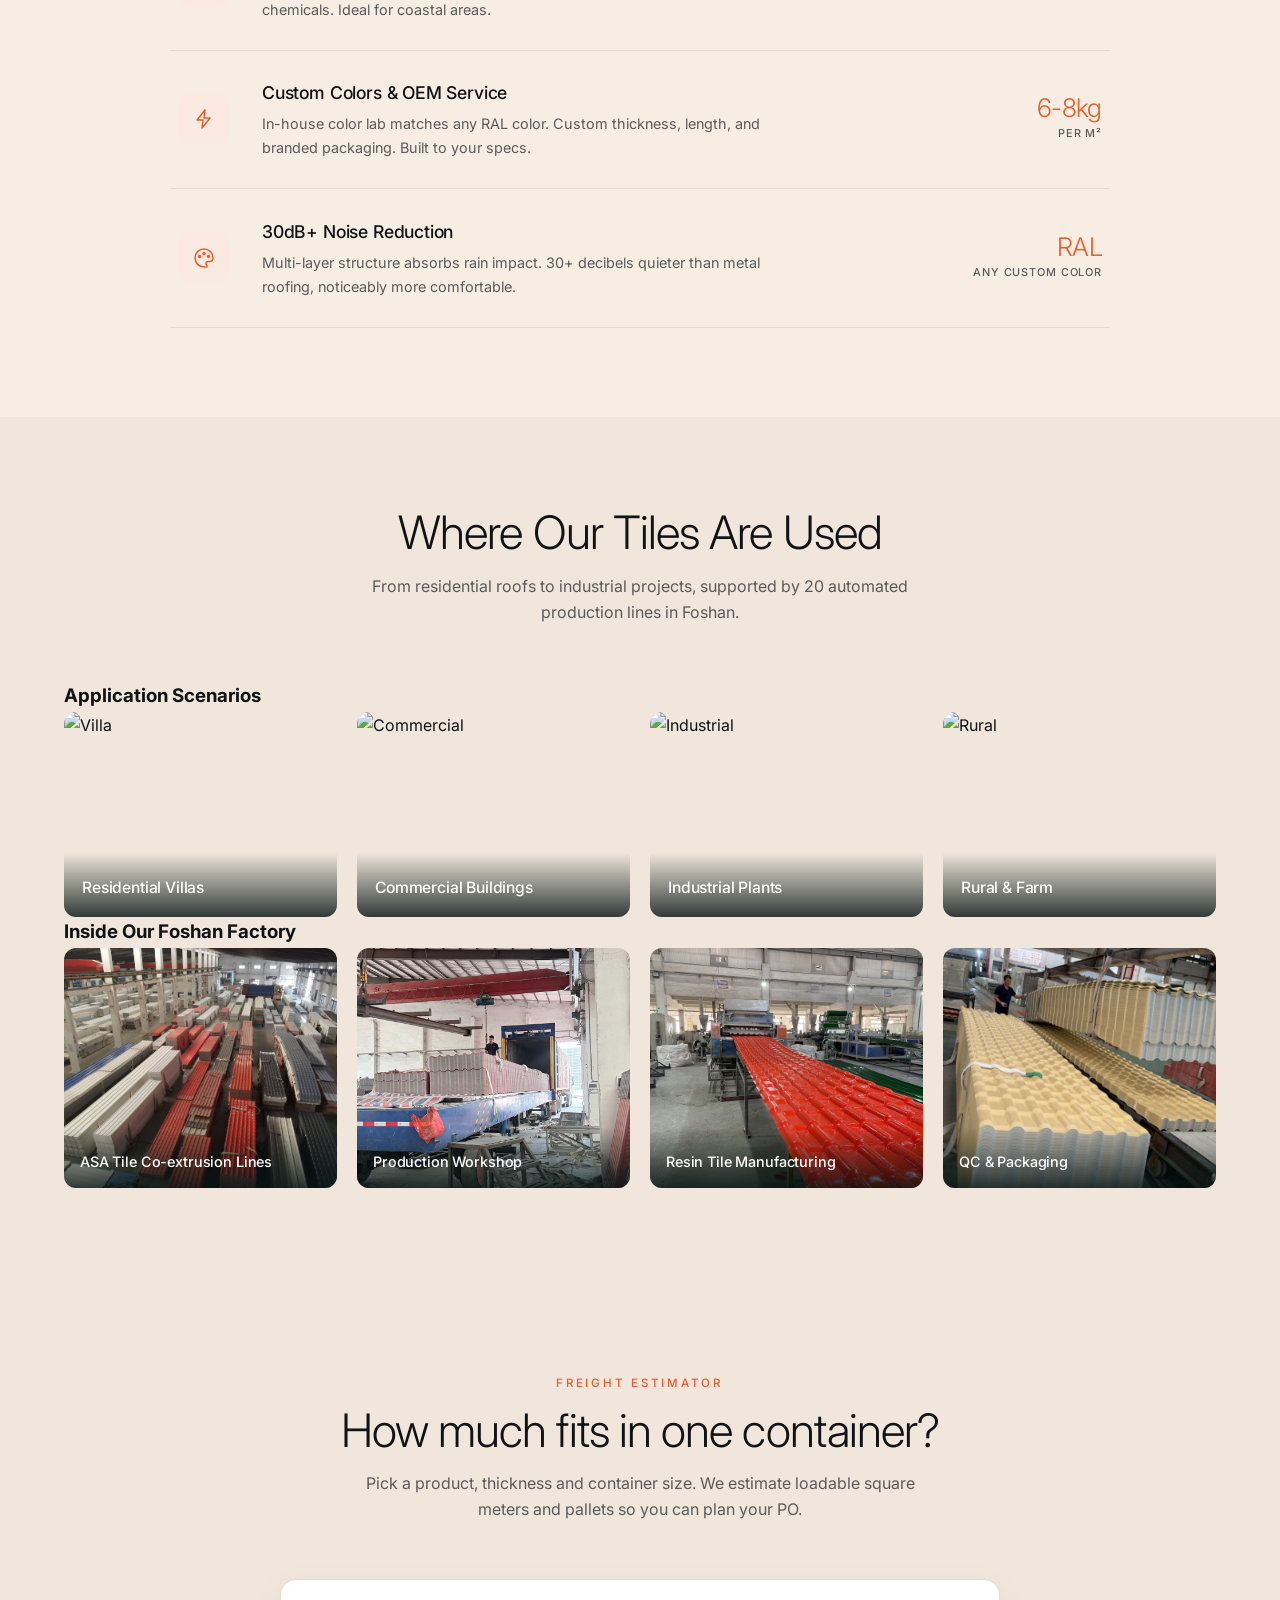
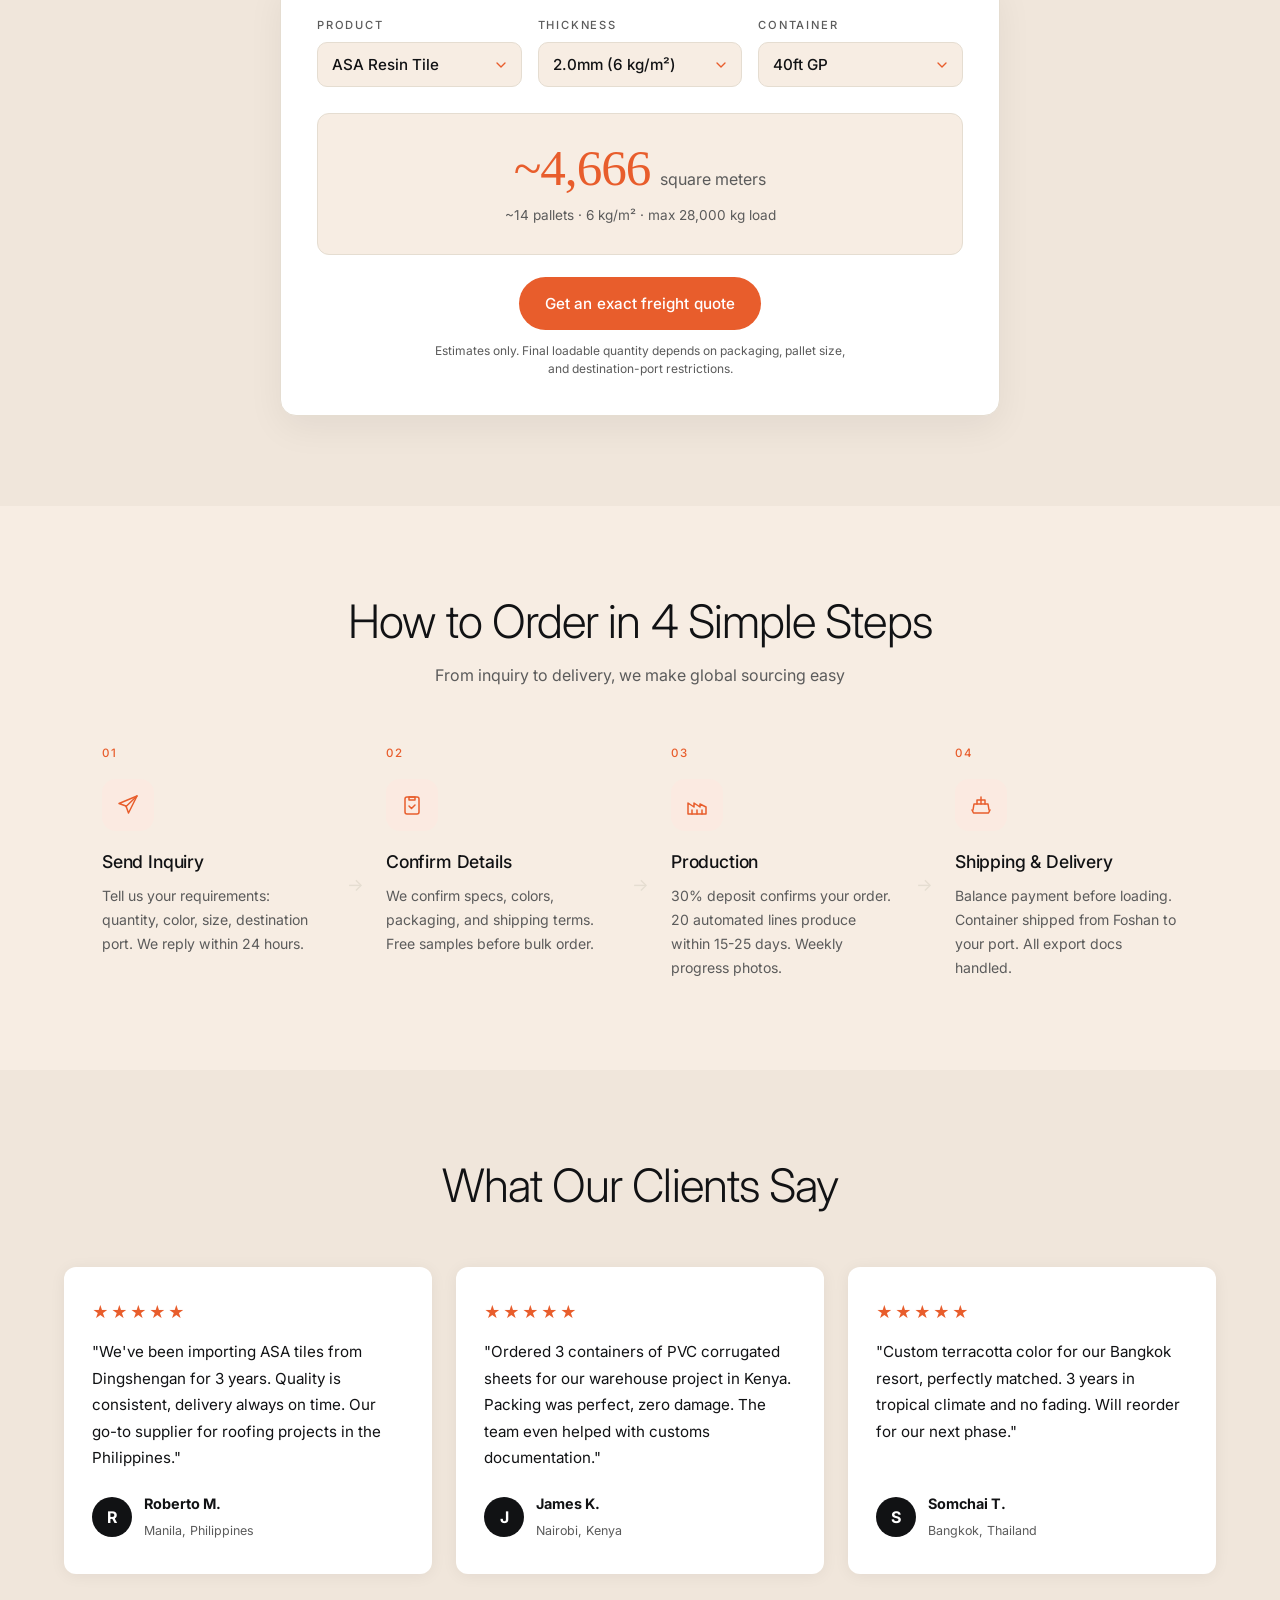
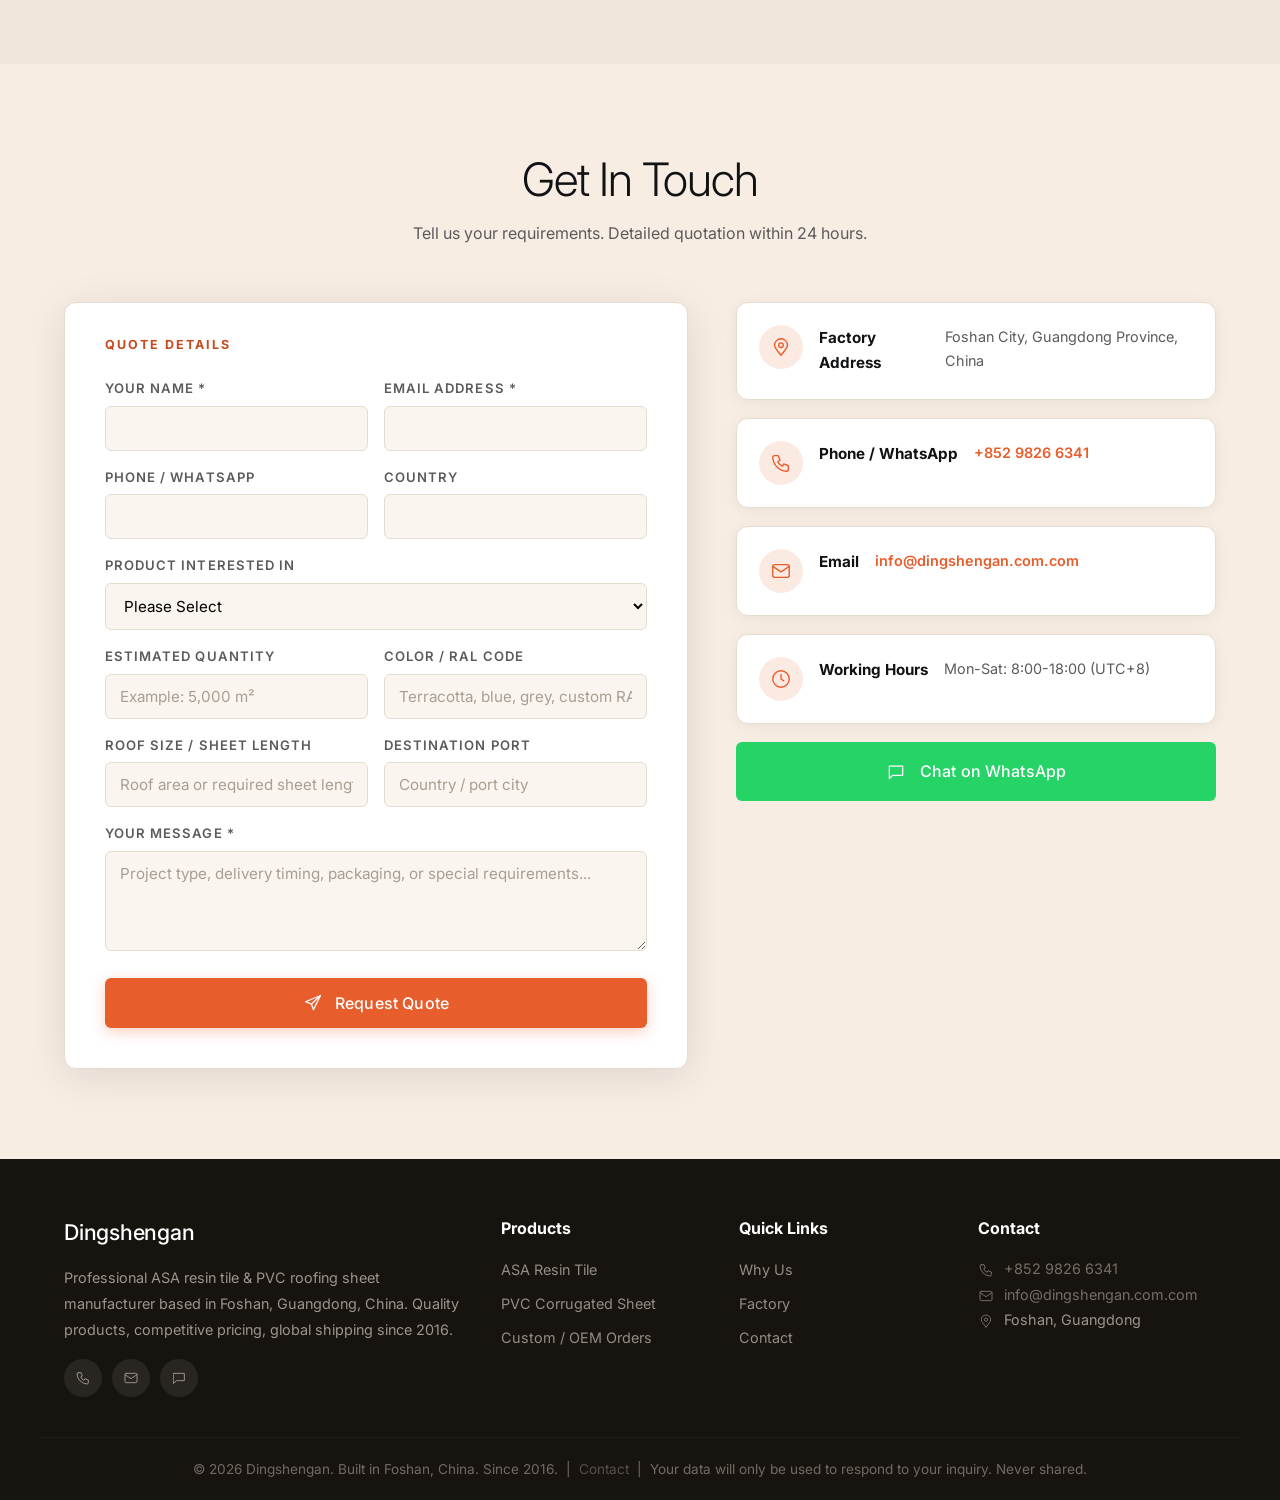
==== commit 1d326530: "Add files via upload" ====
--- a/index.html
+++ b/index.html
@@ -1,1018 +1,1018 @@
-<!DOCTYPE html>
-<html lang="en">
-<head>
-  <meta charset="UTF-8">
-  <meta name="viewport" content="width=device-width, initial-scale=1.0">
-  <meta name="description" content="Dingshengan | Professional ASA synthetic resin tile & UPVC corrugated roofing sheet manufacturer in Foshan, China. 20 production lines, B1 fireproof, 30-year warranty, OEM/ODM, global shipping since 2016.">
-  <meta name="keywords" content="ASA synthetic resin tile, UPVC corrugated sheet, roofing manufacturer, Foshan, Dingshengan, plastic roofing, roof tile, pvc roof sheet, resin tile factory, building material supplier">
-  <meta name="author" content="Dingshengan Building Materials">
-  <meta name="robots" content="index, follow">
-  <link rel="canonical" href="https://dingshengan.com/">
-  <link rel="alternate" hreflang="zh" href="https://dingshengan.com/">
-  <link rel="alternate" hreflang="en" href="https://dingshengan.com/">
-  <link rel="alternate" hreflang="x-default" href="https://dingshengan.com/">
-  <script src="https://unpkg.com/lenis@1.1.13/dist/lenis.min.js"></script>
-
-  <!-- Open Graph / Social -->
-  <meta property="og:title" content="Dingshengan | ASA Resin Tile & PVC Roofing Sheet Manufacturer | Foshan">
-  <meta property="og:description" content="Professional roofing manufacturer in Foshan, China. 20 lines, B1 fireproof, 30-year warranty, OEM/ODM, global shipping.">
-  <meta property="og:type" content="website">
-  <meta property="og:url" content="https://dingshengan.com/">
-  <meta property="og:image" content="https://dingshengan.com/images/product-asa.jpg">
-  <meta name="twitter:card" content="summary_large_image">
-  <meta name="twitter:title" content="Dingshengan | ASA Resin Tile & PVC Roofing Sheet Manufacturer">
-  <meta name="twitter:description" content="Foshan, China. B1 fireproof, 30-year warranty, OEM/ODM, global shipping.">
-
-  <!-- Schema.org Structured Data -->
-  <script type="application/ld+json">
-  {
-    "@context": "https://schema.org",
-    "@type": "Organization",
-    "name": "Dingshengan Building Materials",
-    "url": "https://dingshengan.com/",
-    "description": "Professional ASA synthetic resin tile and PVC corrugated roofing sheet manufacturer in Foshan, China.",
-    "foundingDate": "2016",
-    "address": { "@type": "PostalAddress", "addressLocality": "Foshan", "addressRegion": "Guangdong", "addressCountry": "CN" },
-    "contactPoint": { "@type": "ContactPoint", "telephone": "+86-158-8216-0771", "email": "pengxiaomao1982@gmail.com", "contactType": "sales" },
-    "sameAs": ["https://wa.me/85298266341"]
-  }
-  </script>
-  <script type="application/ld+json">
-  {
-    "@context": "https://schema.org",
-    "@type": "Product",
-    "name": "ASA Synthetic Resin Roof Tile",
-    "description": "Premium 3-layer co-extrusion ASA synthetic resin roof tile with B1 fire rating and 30-year warranty.",
-    "brand": { "@type": "Brand", "name": "Dingshengan" },
-    "manufacturer": { "@type": "Organization", "name": "Dingshengan Building Materials" },
-    "offers": { "@type": "Offer", "availability": "https://schema.org/InStock", "priceSpecification": { "@type": "UnitPriceSpecification", "minPrice": "2.60", "maxPrice": "5.50", "priceCurrency": "USD", "unitCode": "MTK" } }
-  }
-  </script>
-  <title>Dingshengan | ASA Resin Tile & PVC Roofing Sheet Manufacturer | Foshan</title>
-  <link rel="preconnect" href="https://fonts.googleapis.com">
-  <link rel="preconnect" href="https://fonts.gstatic.com" crossorigin>
-  <link href="https://fonts.googleapis.com/css2?family=Inter:wght@200;300;400;500;600&family=Italianno&family=Noto+Sans+SC:wght@400;500;700&display=swap" rel="stylesheet">
-  <link rel="stylesheet" href="css/style2.css?v=7">
-  <link rel="icon" href="data:image/svg+xml,<svg xmlns='http://www.w3.org/2000/svg' viewBox='0 0 32 32'><path d='M4 20L16 8l12 12' stroke='%23E85D2C' stroke-width='3' fill='none' stroke-linecap='round' stroke-linejoin='round'/></svg>">
-
-  <!-- Google Analytics -->
-  <script async src="https://www.googletagmanager.com/gtag/js?id=G-RB36S9TC68"></script>
-  <script>
-    window.dataLayer = window.dataLayer || [];
-    function gtag(){dataLayer.push(arguments);}
-    gtag('js', new Date());
-    gtag('config', 'G-RB36S9TC68');
-  </script>
-</head>
-<body>
-
- 
-
-  <!-- ==================== ICON SPRITE ==================== -->
-  <svg xmlns="http://www.w3.org/2000/svg" style="display:none" aria-hidden="true">
-    <defs>
-      <symbol id="i-sun" viewBox="0 0 24 24" fill="none" stroke="currentColor" stroke-width="1.5" stroke-linecap="round" stroke-linejoin="round">
-        <circle cx="12" cy="12" r="4"/>
-        <path d="M12 3v2M12 19v2M5.6 5.6L7 7M17 17l1.4 1.4M3 12h2M19 12h2M5.6 18.4L7 17M17 7l1.4-1.4"/>
-      </symbol>
-      <symbol id="i-flame" viewBox="0 0 24 24" fill="none" stroke="currentColor" stroke-width="1.5" stroke-linecap="round" stroke-linejoin="round">
-        <path d="M12 3c1 3.5 4 4.8 4 9a4 4 0 0 1-8 0c0-1.6.6-2.4 1.5-3.2C10 11 11 8.6 12 3z"/>
-      </symbol>
-      <symbol id="i-factory" viewBox="0 0 24 24" fill="none" stroke="currentColor" stroke-width="1.5" stroke-linecap="round" stroke-linejoin="round">
-        <path d="M3 21V10l6 4V10l6 4v-3l6 3v7z"/>
-        <path d="M7 21v-4M12 21v-4M17 21v-4"/>
-      </symbol>
-      <symbol id="i-droplet" viewBox="0 0 24 24" fill="none" stroke="currentColor" stroke-width="1.5" stroke-linecap="round" stroke-linejoin="round">
-        <path d="M12 3c-3.5 4.5-6.5 7.5-6.5 11a6.5 6.5 0 0 0 13 0c0-3.5-3-6.5-6.5-11z"/>
-      </symbol>
-      <symbol id="i-palette" viewBox="0 0 24 24" fill="none" stroke="currentColor" stroke-width="1.5" stroke-linecap="round" stroke-linejoin="round">
-        <path d="M12 21a9 9 0 1 1 9-9c0 2-1.5 3.5-3.5 3.5H16a2 2 0 0 0-2 2c0 .8.3 1.3.6 1.8.3.4.4.9.4 1.2 0 .3-.2.5-.5.5z"/>
-        <circle cx="7.5" cy="10.5" r="1"/>
-        <circle cx="12" cy="7.5" r="1"/>
-        <circle cx="16.5" cy="10.5" r="1"/>
-      </symbol>
-      <symbol id="i-bolt" viewBox="0 0 24 24" fill="none" stroke="currentColor" stroke-width="1.5" stroke-linecap="round" stroke-linejoin="round">
-        <path d="M13 3L5 13h6l-1 8 8-10h-6z"/>
-      </symbol>
-      <symbol id="i-send" viewBox="0 0 24 24" fill="none" stroke="currentColor" stroke-width="1.5" stroke-linecap="round" stroke-linejoin="round">
-        <path d="M21 3L3 10.5l7 2.5 2.5 7z"/>
-        <path d="M10 13.5L21 3"/>
-      </symbol>
-      <symbol id="i-clipboard" viewBox="0 0 24 24" fill="none" stroke="currentColor" stroke-width="1.5" stroke-linecap="round" stroke-linejoin="round">
-        <rect x="5" y="4" width="14" height="17" rx="2"/>
-        <path d="M9 4h6v3H9z"/>
-        <path d="M9 13l2.5 2.5L15 12"/>
-      </symbol>
-      <symbol id="i-ship" viewBox="0 0 24 24" fill="none" stroke="currentColor" stroke-width="1.5" stroke-linecap="round" stroke-linejoin="round">
-        <path d="M3 17l1.5 3h15L21 17"/>
-        <path d="M4 17l1-6h14l1 6"/>
-        <path d="M12 4v7"/>
-        <path d="M8 11V7h8v4"/>
-      </symbol>
-      <symbol id="i-pin" viewBox="0 0 24 24" fill="none" stroke="currentColor" stroke-width="1.5" stroke-linecap="round" stroke-linejoin="round">
-        <path d="M12 21c-4-5-7-8-7-11a7 7 0 0 1 14 0c0 3-3 6-7 11z"/>
-        <circle cx="12" cy="10" r="2.5"/>
-      </symbol>
-      <symbol id="i-phone" viewBox="0 0 24 24" fill="none" stroke="currentColor" stroke-width="1.5" stroke-linecap="round" stroke-linejoin="round">
-        <path d="M5 4h4l2 5-2.5 1.5a11 11 0 0 0 5 5L15 13l5 2v4a2 2 0 0 1-2 2A16 16 0 0 1 3 6a2 2 0 0 1 2-2z"/>
-      </symbol>
-      <symbol id="i-mail" viewBox="0 0 24 24" fill="none" stroke="currentColor" stroke-width="1.5" stroke-linecap="round" stroke-linejoin="round">
-        <rect x="3" y="5" width="18" height="14" rx="2"/>
-        <path d="M3 7l9 6 9-6"/>
-      </symbol>
-      <symbol id="i-clock" viewBox="0 0 24 24" fill="none" stroke="currentColor" stroke-width="1.5" stroke-linecap="round" stroke-linejoin="round">
-        <circle cx="12" cy="12" r="9"/>
-        <path d="M12 7v5l3 2"/>
-      </symbol>
-      <symbol id="i-download" viewBox="0 0 24 24" fill="none" stroke="currentColor" stroke-width="1.5" stroke-linecap="round" stroke-linejoin="round">
-        <path d="M12 4v12"/>
-        <path d="M7 11l5 5 5-5"/>
-        <path d="M4 20h16"/>
-      </symbol>
-      <symbol id="i-chat" viewBox="0 0 24 24" fill="none" stroke="currentColor" stroke-width="1.5" stroke-linecap="round" stroke-linejoin="round">
-        <path d="M4 5h16v11H8l-4 4z"/>
-      </symbol>
-      <symbol id="i-check" viewBox="0 0 24 24" fill="none" stroke="currentColor" stroke-width="2" stroke-linecap="round" stroke-linejoin="round">
-        <path d="M5 12l4 4 10-10"/>
-      </symbol>
-      <symbol id="i-package" viewBox="0 0 24 24" fill="none" stroke="currentColor" stroke-width="1.5" stroke-linecap="round" stroke-linejoin="round">
-        <path d="M3 7l9-4 9 4v10l-9 4-9-4z"/>
-        <path d="M3 7l9 4 9-4"/>
-        <path d="M12 11v10"/>
-      </symbol>
-      <symbol id="i-globe" viewBox="0 0 24 24" fill="none" stroke="currentColor" stroke-width="1.5" stroke-linecap="round" stroke-linejoin="round">
-        <circle cx="12" cy="12" r="9"/>
-        <path d="M3 12h18"/>
-        <path d="M12 3c2.5 3 4 6 4 9s-1.5 6-4 9c-2.5-3-4-6-4-9s1.5-6 4-9z"/>
-      </symbol>
-      <symbol id="i-handshake" viewBox="0 0 24 24" fill="none" stroke="currentColor" stroke-width="1.5" stroke-linecap="round" stroke-linejoin="round">
-        <path d="M12 8L9 11l3 3 3-3z"/>
-        <path d="M9 11L6 14l2 2 3-3"/>
-        <path d="M15 11l3 3-2 2-3-3"/>
-        <path d="M9 6l3 2 3-2"/>
-      </symbol>
-    </defs>
-  </svg>
-
-
-  <!-- ==================== HEADER ==================== -->
-  <header class="header" id="header">
-    <div class="container header__inner">
-      <a href="#home" class="header__logo" aria-label="Dingshengan home">
-        <img src="images/logo.png" alt="" class="header__logo-mark">
-        
-      </a>
-      <nav class="header__nav" id="nav">
-        <ul class="header__nav-list">
-          <li><a href="#asa" class="header__nav-link" data-i18n="nav_asa_cat">ASA resin Tile</a></li>
-          <li><a href="#pvc" class="header__nav-link" data-i18n="nav_pvc_cat">PVC Sheet</a></li>
-          <li><a href="#accessories" class="header__nav-link" data-i18n="nav_acc_cat">Accessoires</a></li>
-          <li><a href="#order" class="header__nav-link" data-i18n="nav_order">How To Order</a></li>
-          <li class="header__nav-link--drawer-only"><a href="#contact" class="header__nav-link" data-i18n="nav_contact">Contact Us</a></li>
-        </ul>
-        <div class="header__drawer-lang">
-          <button type="button" class="header__lang-btn is-active" data-lang="en">EN</button>
-          <span>·</span>
-          <button type="button" class="header__lang-btn" data-lang="zh">中</button>
-        </div>
-      </nav>
-      
-      <a href="#contact" class="header__cta" data-i18n="get_quote">Contact Us</a>
-      <button class="header__menu-btn" id="menuBtn" aria-label="Menu">
-        <span></span><span></span><span></span>
-      </button>
-    </div>
-  </header>
-
-  <main id="main">
-
-<!-- ==================== HERO ==================== -->
-  <section id="home" class="hero2" style="position:relative;min-height:100vh;display:flex;flex-direction:column;justify-content:center;padding:120px 0 60px;background:linear-gradient(180deg,#f7ede3 0%,#f0e6db 55%,#eee4d8 100%);overflow:hidden">
-    <img src="images/ChatGPT Image Aug 8, 2026, 11_50_05 AM.png" alt="" aria-hidden="true" style="position:absolute;inset:0;width:100%;height:130%;object-fit:cover;object-position:right top;opacity:0.15;transform:translateY(-20%);pointer-events:none">
-    <div class="hero2__wrap" style="max-width:1200px;margin:0 auto;padding:0 40px;position:relative">
-      <div class="hero2__grid" style="display:grid;grid-template-columns:400px 1fr 300px;grid-template-rows:290px 290px;gap:16px;position:relative">
-        <div class="hero2__card" style="grid-column:1;grid-row:1 / span 2;background:#111214;border-radius:14px;padding:52px 48px 46px;color:#fff;display:flex;flex-direction:column;justify-content:space-between">
-          <div>
-            <div data-i18n="hero_overline" style="font-size:13px;letter-spacing:0.22em;font-weight:500;text-transform:uppercase;color:#f0ebe4;margin-bottom:12px">Premuim Roof Tiles</div>
-            <div style="width:64px;height:2px;background:#E85D2C;margin-bottom:60px"></div>
-            <h1 data-i18n="hero_headline" style="font-family:'Inria Serif','Times New Roman',serif;font-weight:400;font-size:44px;line-height:1.18;letter-spacing:-0.01em;margin:0 0 22px;color:#fff">
-              <span style="color:#D9A64A">Elevate</span> Every Roof. <span style="color:#D9A64A">Enhance</span> Every Home.
-            </h1>
-            <p data-i18n="hero_tagline" style="font-family:'Inter',sans-serif;font-size:15px;line-height:1.55;color:#c7c1b8;margin:0">innovation materials. Superior durability.<br>Built to widthstand. Built to inspire</p>
-          </div>
-          <a href="#asa" style="align-self:flex-start;display:inline-flex;align-items:center;gap:14px;background:#E85D2C;color:#000;padding:17px 30px;border-radius:4px;font-family:'Inter',sans-serif;font-size:15px;font-weight:500;text-decoration:none;margin-top:34px">
-            <span data-i18n="hero_cta">explore products</span>
-            <span aria-hidden="true">→</span>
-          </a>
-        </div>
-        <div class="hero2__main" style="grid-column:2;grid-row:1 / span 2;position:relative;overflow:hidden;transform:rotate(-0.3deg);box-shadow:0 20px 50px rgba(0,0,0,0.12)">
-          <img src="images/Gemini_Generated_Image_i1rsfhi1rsfhi1rs.png" alt="" style="width:100%;height:100%;object-fit:cover;display:block">
-        </div>
-        <div class="hero2__thumb hero2__thumb--top" style="grid-column:3;grid-row:1;overflow:hidden;transform:rotate(-0.6deg);box-shadow:0 12px 30px rgba(0,0,0,0.08)">
-          <img src="images/asa-slide-2.jpg" alt="" style="width:100%;height:100%;object-fit:cover;display:block">
-        </div>
-        <div class="hero2__thumb hero2__thumb--bot" style="grid-column:3;grid-row:2;overflow:hidden;transform:rotate(0.8deg);box-shadow:0 12px 30px rgba(0,0,0,0.08)">
-          <img src="images/michael-jasmund-m_vEaZizd2s-unsplash.jpg" alt="" style="width:100%;height:100%;object-fit:cover;display:block">
-        </div>
-        <div class="hero2__badge" style="position:absolute;left:52%;bottom:-6px;transform:translateX(-50%);background:#fff;padding:22px 40px;display:flex;align-items:center;gap:26px;box-shadow:0 8px 24px rgba(0,0,0,0.12);pointer-events:none">
-          <div style="display:flex;flex-direction:column;align-items:flex-start">
-            <span style="font-family:'Inria Serif',serif;font-weight:400;font-size:66px;line-height:1;color:#111">10</span>
-            <span style="width:44px;height:2px;background:#E85D2C;margin-top:5px"></span>
-          </div>
-          <div data-i18n="hero_badge_warranty" style="font-family:'Inria Serif','Times New Roman',serif;font-size:26px;line-height:1.1;color:#111;font-weight:400">year<br>warranty</div>
-        </div>
-      </div>
-    </div>
-  </section>
-
-  <!-- ==================== TRUST STRIP ==================== -->
-  <section class="trust-strip" aria-label="Factory highlights">
-    <div class="container trust-strip__inner">
-      <div class="trust-strip__item">
-        <strong>2016</strong>
-        <span data-i18n="stat3">Established</span>
-      </div>
-      <div class="trust-strip__item">
-        <strong>20</strong>
-        <span data-i18n="stat1">Production Lines</span>
-      </div>
-      <div class="trust-strip__item">
-        <strong>50M+ m²</strong>
-        <span data-i18n="stat2">Annual Output</span>
-      </div>
-      <div class="trust-strip__item">
-        <strong>30+</strong>
-        <span data-i18n="stat4">Export Countries</span>
-      </div>
-    </div>
-  </section>
-
-
-
-
-
-
-  <!-- ==================== ABOUT ==================== -->
-  <section class="about-strip section">
-    <div class="container about-strip__grid">
-      <div class="about-strip__image">
-        <img src="images/about-factory.jpg" alt="Dingshengan Factory" loading="lazy">
-        
-      </div>
-      <div class="about-strip__content">
-        <h2 class="section__title section__title--left" data-i18n="about_heading">Dingshengan, Foshan Roofing Manufacturer Since 2016</h2>
-        <p data-i18n="about_p1">Located in <strong>Foshan City, Guangdong Province</strong> — the heart of China's building materials industry — <strong>Dingshengan</strong> specializes in ASA synthetic resin roof tiles and PVC corrugated roofing sheets. Automated co-extrusion, in-house quality control, and consistent output at scale.</p>
-        <p data-i18n="about_p2">Our factory covers over 30,000㎡ with an in-house quality testing laboratory. Annual output exceeds 50 million square meters, serving distributors, contractors, and wholesalers across Southeast Asia, Middle East, Africa, and South America.</p>
-        <ul class="about-strip__list">
-          <li data-i18n="about_li1">20 automated co-extrusion production lines</li>
-          <li data-i18n="about_li2">30,000㎡ factory with in-house QC lab</li>
-          <li data-i18n="about_li3">In-house color lab & QC testing center</li>
-          <li data-i18n="about_li4">OEM & ODM: custom color, size, packaging</li>
-        </ul>
-        <a href="#contact" class="btn btn--primary" data-i18n="about_btn">Talk to sales</a>
-      </div>
-    </div>
-  </section>
-
-  <!-- ==================== PRODUCT 1: ASA RESIN TILE ==================== -->
-  <section class="section section--alt" id="asa">
-    <div class="container">
-      <div class="section__header">
-        <span class="section__overline" data-i18n="prod1_overline">Flagship Series</span>
-        <h2 class="section__title" data-i18n="prod1_title">ASA <em class="section__title-accent">Premium</em> Synthetic Resin Roof Tile</h2>
-        <p class="section__subtitle" data-i18n="prod1_subtitle">3-layer co-extrusion. Mediterranean elegance meets modern ASA engineering.</p>
-      </div>
-      <div class="product-detail">
-        <div class="product-detail__gallery">
-          <div class="product-detail__main product-carousel">
-            <div class="product-carousel__slides">
-              <img src="images/asa-slide-new.jpg" alt="ASA Tile">
-              <img src="images/asa-slide-1.jpg" alt="ASA Tile">
-              <img src="images/asa-slide-2.jpg" alt="ASA Tile">
-              <img src="images/asa-slide-3.jpg" alt="ASA Tile">
-            </div>
-            
-          </div>
-          <div class="product-detail__thumbs">
-            <button type="button" class="product-detail__thumb active" aria-label="Show ASA tile view 1"><img src="images/asa-slide-new.jpg" alt="ASA tile view 1" loading="lazy"></button>
-            <button type="button" class="product-detail__thumb" aria-label="Show ASA tile view 2"><img src="images/asa-slide-1.jpg" alt="ASA tile view 2" loading="lazy"></button>
-            <button type="button" class="product-detail__thumb" aria-label="Show ASA tile view 3"><img src="images/asa-slide-2.jpg" alt="ASA tile view 3" loading="lazy"></button>
-            <button type="button" class="product-detail__thumb" aria-label="Show ASA tile view 4"><img src="images/asa-slide-3.jpg" alt="ASA tile view 4" loading="lazy"></button>
-          </div>
-        </div>
-        <div class="product-detail__info">
-          
-          
-          <p class="product-detail__desc" data-i18n="prod1_desc">Premium 3-layer co-extrusion technology: ASA weather-proof surface (UV resistant, never fades), impact-resistant PVC structural core, and reinforced bottom layer. Classic wave profile with 219mm pitch. Timeless architectural form built on modern polymer science.</p>
-
-          <div class="product-detail__fit">
-            <span data-i18n="best_for">Best for</span>
-            <strong data-i18n="app_villas">Villas</strong>
-            <strong data-i18n="app_resorts">Resorts</strong>
-            <strong data-i18n="app_temples">Temples</strong>
-            <strong data-i18n="app_premium">Premium housing</strong>
-          </div>
-
-          <div class="product-detail__specs-grid" id="asa-specs">
-            <div class="spec-item"><span class="spec-item__label" data-i18n="spec_width">Width</span><span class="spec-item__val">1050mm (Eff. 960mm)</span></div>
-            <div class="spec-item"><span class="spec-item__label" data-i18n="spec_thick">Thickness</span><span class="spec-item__val">2.0mm - 3.0mm</span></div>
-            <div class="spec-item"><span class="spec-item__label" data-i18n="spec_length2">Length</span><span class="spec-item__val">Custom (Max 11.8m)</span></div>
-            <div class="spec-item"><span class="spec-item__label" data-i18n="spec_life">Lifespan</span><span class="spec-item__val">30+ Years</span></div>
-            <div class="spec-item"><span class="spec-item__label" data-i18n="spec_fire">Fire Rating</span><span class="spec-item__val">B1 (Self-extinguishing)</span></div>
-            <div class="spec-item"><span class="spec-item__label" data-i18n="spec_weight2">Weight</span><span class="spec-item__val">6-8 kg/㎡</span></div>
-          </div>
-
-          <div class="product-detail__colors">
-            <span class="product-detail__colors-label" data-i18n="spec_colors">Available Colors (Custom RAL Available):</span>
-            <div class="color-row">
-              <span class="color-dot" style="background:#8B2500"></span>
-              <span class="color-dot" style="background:#2E4A6B"></span>
-              <span class="color-dot" style="background:#2D5A27"></span>
-              <span class="color-dot" style="background:#6B6B6B"></span>
-              <span class="color-dot" style="background:#3C2415"></span>
-              <span class="color-dot" style="background:#D4A76A"></span>
-              <span class="color-dot" style="background:#1A1A1A"></span>
-              <span class="color-dot" style="background:#F5F0E8;border:1px solid #ddd"></span>
-            </div>
-          </div>
-          
-          <div class="product-detail__actions">
-            <a href="#contact" class="btn btn--accent" data-i18n="prod_inquiry">Send inquiry</a>
-            <a href="#specs" class="product-detail__text-link" data-i18n="compare_materials">Compare materials</a>
-          </div>
-        </div>
-      </div>
-    </div>
-  </section>
-
-  <!-- ==================== PRODUCT 2: PVC SHEET ==================== -->
-  <section class="section" id="pvc">
-    <div class="container">
-      <div class="section__header">
-        <span class="section__overline" data-i18n="prod2_overline">Economy Series</span>
-        <h2 class="section__title" data-i18n="prod2_title">UPVC Corrugated Roofing Sheet</h2>
-        <p class="section__subtitle" data-i18n="prod2_subtitle">Lightweight roofing for factories, warehouses, and farms.</p>
-      </div>
-      <div class="product-detail product-detail--reverse">
-        <div class="product-detail__gallery">
-          <div class="product-detail__main product-carousel">
-            <div class="product-carousel__slides">
-              <img src="images/pexels-jan-van-der-wolf-11680885-9289942.jpg" alt="PVC Sheet">
-              <img src="images/pexels-jan-van-der-wolf-11680885-38785734.jpg" alt="PVC Sheet">
-              <img src="images/pexels-jan-van-der-wolf-11680885-29114658.jpg" alt="PVC Sheet">
-              <img src="images/asa-slide-3_compressed.jpeg" alt="PVC Sheet">
-            </div>
-          </div>
-          <div class="product-detail__thumbs">
-            <button type="button" class="product-detail__thumb active" aria-label="Show PVC sheet view 1"><img src="images/pexels-jan-van-der-wolf-11680885-9289942.jpg" alt="PVC sheet view 1" loading="lazy"></button>
-            <button type="button" class="product-detail__thumb" aria-label="Show PVC sheet view 2"><img src="images/pexels-jan-van-der-wolf-11680885-38785734.jpg" alt="PVC sheet view 2" loading="lazy"></button>
-            <button type="button" class="product-detail__thumb" aria-label="Show PVC sheet view 3"><img src="images/pexels-jan-van-der-wolf-11680885-29114658.jpg" alt="PVC sheet view 3" loading="lazy"></button>
-            <button type="button" class="product-detail__thumb" aria-label="Show PVC sheet view 4"><img src="images/asa-slide-3_compressed.jpeg" alt="PVC sheet view 4" loading="lazy"></button>
-          </div>
-        </div>
-        <div class="product-detail__info">
-          
-          
-          <p class="product-detail__desc" data-i18n="prod2_desc">High-quality UPVC formulation with UV stabilizers. Superior chemical and corrosion resistance, ideal for factories, warehouses, farms, carports, greenhouses, and temporary structures. Much lighter than metal roofing with significantly better thermal and sound insulation.</p>
-
-          <div class="product-detail__fit">
-            <span data-i18n="best_for">Best for</span>
-            <strong data-i18n="app_factories">Factories</strong>
-            <strong data-i18n="app_warehouses">Warehouses</strong>
-            <strong data-i18n="app_farms">Farms</strong>
-            <strong data-i18n="app_carports">Carports</strong>
-          </div>
-
-          <div class="product-detail__specs-grid" id="pvc-specs">
-            <div class="spec-item"><span class="spec-item__label" data-i18n="spec_width">Width</span><span class="spec-item__val">830 / 930 / 1130mm</span></div>
-            <div class="spec-item"><span class="spec-item__label" data-i18n="spec_thick">Thickness</span><span class="spec-item__val">1.5mm - 3.0mm</span></div>
-            <div class="spec-item"><span class="spec-item__label" data-i18n="spec_length2">Length</span><span class="spec-item__val">Custom (Max 11.8m)</span></div>
-            <div class="spec-item"><span class="spec-item__label" data-i18n="spec_life">Lifespan</span><span class="spec-item__val">10-15 Years</span></div>
-            <div class="spec-item"><span class="spec-item__label" data-i18n="spec_fire">Fire Rating</span><span class="spec-item__val">B1 (Self-extinguishing)</span></div>
-            <div class="spec-item"><span class="spec-item__label" data-i18n="spec_weight2">Weight</span><span class="spec-item__val">3-5 kg/㎡</span></div>
-          </div>
-
-          <div class="product-detail__colors">
-            <span class="product-detail__colors-label" data-i18n="spec_colors">Available Colors (Custom RAL Available):</span>
-            <div class="color-row">
-              <span class="color-dot" style="background:#D4E8F0;border:1px solid #ccc"></span>
-              <span class="color-dot" style="background:#F0F0F0;border:1px solid #ccc"></span>
-              <span class="color-dot" style="background:#6CB4D9"></span>
-              <span class="color-dot" style="background:#4A8C5C"></span>
-              <span class="color-dot" style="background:#BEBEBE"></span>
-            </div>
-          </div>
-          <div class="product-detail__spec-dual">
-            <img src="images/pexels-jan-van-der-wolf-11680885-9289942.jpg" alt="PVC roofing application" loading="lazy">
-            <img src="images/asa-slide-new.jpg" alt="PVC roofing sheet detail" loading="lazy">
-          </div>
-          <div class="product-detail__actions">
-            <a href="#contact" class="btn btn--accent" data-i18n="prod_inquiry2">Send inquiry</a>
-            <a href="#order" class="product-detail__text-link" data-i18n="order_process">Order process</a>
-          </div>
-        </div>
-      </div>
-    </div>
-  </section>
-
-  <!-- ==================== PRODUCT DOCUMENTATION ==================== -->
-  <section class="section refs" id="refs" aria-labelledby="refs-title">
-    <div class="container">
-      <div class="section__header">
-        <span class="section__overline" data-i18n="refs_overline">Product Documentation</span>
-        <h2 class="section__title" id="refs-title" data-i18n="refs_title">Full Specifications &amp; Color Range</h2>
-        <p class="section__subtitle" data-i18n="refs_subtitle">Profile catalog, standard color range and technical spec sheets. Tap any card to open the full-resolution reference.</p>
-      </div>
-      <div class="refs__grid">
-        <a class="refs__card" href="images/references/profile-catalog.jpg" target="_blank" rel="noopener" aria-label="Open full profile catalog in new tab">
-          <figure class="refs__figure">
-            <img src="images/references/profile-catalog.jpg" alt="Full tile profile catalog: 17 profiles including trapezoidal, corrugated, hollow, Roman wave and resin tile — with actual and effective widths." loading="lazy">
-          </figure>
-          <figcaption class="refs__caption">
-            <span class="refs__eyebrow" data-i18n="refs_1_eyebrow">Profile Catalog</span>
-            <strong data-i18n="refs_1_title">17 Tile Profiles</strong>
-            <span class="refs__meta" data-i18n="refs_1_meta">Trapezoidal · Corrugated · Hollow · Roman · Resin — actual &amp; effective widths</span>
-          </figcaption>
-        </a>
-        <a class="refs__card" href="images/references/color-palette.jpg" target="_blank" rel="noopener" aria-label="Open full color range in new tab">
-          <figure class="refs__figure">
-            <img src="images/references/color-palette.jpg" alt="Standard color range: 16 stock colors including Blue, Dark Gray, Light Gray, White, Jet Black, Dark Green, Coffee Brown, Rose Red, Grass Green, Brick Red, Coral Red, Matt Brick Red, Bright Red, Blue Gray, Maroon and Matt Tile Red." loading="lazy">
-          </figure>
-          <figcaption class="refs__caption">
-            <span class="refs__eyebrow" data-i18n="refs_2_eyebrow">Color Range</span>
-            <strong data-i18n="refs_2_title">16 Stock Colors + Custom RAL</strong>
-            <span class="refs__meta" data-i18n="refs_2_meta">Width 1050 / 880 mm · Thickness 2.0–3.0 mm · Wave pitch 160 mm</span>
-          </figcaption>
-        </a>
-        <a class="refs__card" href="images/references/hollow-sheet-spec.jpg" target="_blank" rel="noopener" aria-label="Open UPVC hollow sheet spec in new tab">
-          <figure class="refs__figure">
-            <img src="images/references/hollow-sheet-spec.jpg" alt="UPVC hollow roof sheet specification: hollow-core structure for improved insulation and durability, with product characteristics, accessories and dimensions." loading="lazy">
-          </figure>
-          <figcaption class="refs__caption">
-            <span class="refs__eyebrow" data-i18n="refs_3_eyebrow">Hollow Sheet Spec</span>
-            <strong data-i18n="refs_3_title">UPVC Hollow Roof Sheet</strong>
-            <span class="refs__meta" data-i18n="refs_3_meta">10-year warranty · 20-year service · 10–15 °C insulation gain</span>
-          </figcaption>
-        </a>
-      </div>
-    </div>
-  </section>
-
-  <!-- ==================== ACCESSORIES ==================== -->
-  <section class="section section--alt" id="accessories">
-    <div class="container">
-      <div class="section__header">
-        
-        <h2 class="section__title" data-i18n="acc_title">Accessories & Roofing Parts</h2>
-        <p class="section__subtitle" data-i18n="acc_subtitle">Complete your roofing system: ridge tiles, fasteners, edge trims, gutters & more</p>
-      </div>
-      <div class="acc__grid">
-        <div class="acc-card">
-          <img src="images/accessory-1.jpg" alt="Accessory" loading="lazy">
-          <h4 data-i18n="acc1_name">Ridge Tile / 脊瓦</h4>
-          <p data-i18n="acc1_desc">Matching ASA ridge caps for seamless roof peak finish</p>
-        </div>
-        <div class="acc-card">
-          <img src="images/accessory-2.jpg" alt="Accessory" loading="lazy">
-          <h4 data-i18n="acc2_name">Fastener Kit / 螺丝套件</h4>
-          <p data-i18n="acc2_desc">Corrosion-resistant screws with waterproof EPDM washers</p>
-        </div>
-        <div class="acc-card">
-          <img src="images/accessory-3.jpg" alt="Accessory" loading="lazy">
-          <h4 data-i18n="acc3_name">Edge Trim / 封檐板</h4>
-          <p data-i18n="acc3_desc">UV-resistant PVC edge closures for clean gable finish</p>
-        </div>
-        <div class="acc-card">
-          <img src="images/accessory-4.jpg" alt="Accessory" loading="lazy">
-          <h4 data-i18n="acc4_name">Gutter System / 天沟</h4>
-          <p data-i18n="acc4_desc">PVC rainwater gutters & downpipes: full drainage solution</p>
-        </div>
-        <div class="acc-card">
-          <img src="images/accessory-5.jpg" alt="Accessory" loading="lazy">
-          <h4 data-i18n="acc5_name">Waterproof Cap / 防水帽</h4>
-          <p data-i18n="acc5_desc">Snap-on caps protect fasteners, extend roof life 10+ years</p>
-        </div>
-      </div>
-    </div>
-  </section>
-
-  <!-- ==================== COMPARISON TABLE ==================== -->
-  <section class="section section--alt" id="specs">
-    <div class="container">
-      <div class="section__header">
-        <h2 class="section__title" data-i18n="compare_title">Resin Tile vs Traditional Materials</h2>
-      </div>
-      <div class="table-wrap">
-        <table class="cmp-table">
-          <thead>
-            <tr>
-              <th data-i18n="cmp_item">Item</th>
-              <th class="is-us" data-i18n="cmp_asa">ASA Resin Tile</th>
-              <th data-i18n="cmp_clay">Clay Tile</th>
-              <th data-i18n="cmp_metal">Metal Sheet</th>
-              <th data-i18n="cmp_cement">Cement Tile</th>
-            </tr>
-          </thead>
-          <tbody>
-            <tr><td data-i18n="cmp_weight">Weight per ㎡</td><td class="is-us">6-8 kg <svg aria-hidden="true" class="icon icon--sm cmp-check"><use href="#i-check"/></svg></td><td>40-60 kg</td><td>3-5 kg</td><td>45-55 kg</td></tr>
-            <tr><td data-i18n="cmp_life">Service Life</td><td class="is-us">30+ years <svg aria-hidden="true" class="icon icon--sm cmp-check"><use href="#i-check"/></svg></td><td>15-20 yrs</td><td>5-10 yrs</td><td>10-15 yrs</td></tr>
-            <tr><td data-i18n="cmp_fire">Fire Rating</td><td class="is-us">B1 (Excellent) <svg aria-hidden="true" class="icon icon--sm cmp-check"><use href="#i-check"/></svg></td><td>A (Best)</td><td>B2 (Poor)</td><td>A (Best)</td></tr>
-            <tr><td data-i18n="cmp_impact">Impact Resistance</td><td class="is-us">Excellent <svg aria-hidden="true" class="icon icon--sm cmp-check"><use href="#i-check"/></svg></td><td>Very Poor</td><td>Fair</td><td>Poor</td></tr>
-            <tr><td data-i18n="cmp_sound">Sound Insulation</td><td class="is-us">Excellent <svg aria-hidden="true" class="icon icon--sm cmp-check"><use href="#i-check"/></svg></td><td>Fair</td><td>Very Poor</td><td>Good</td></tr>
-            <tr><td data-i18n="cmp_install">Install Speed</td><td class="is-us">Fast & Easy <svg aria-hidden="true" class="icon icon--sm cmp-check"><use href="#i-check"/></svg></td><td>Complex</td><td>Moderate</td><td>Complex</td></tr>
-            <tr><td data-i18n="cmp_cost">Overall Value</td><td class="is-us">Cost-effective <svg aria-hidden="true" class="icon icon--sm cmp-check"><use href="#i-check"/></svg></td><td>Expensive</td><td>Short-lived</td><td>Medium</td></tr>
-            <tr><td data-i18n="cmp_eco">Eco-friendly</td><td class="is-us">100% Recyclable <svg aria-hidden="true" class="icon icon--sm cmp-check"><use href="#i-check"/></svg></td><td>Partial</td><td>Partial</td><td>No</td></tr>
-          </tbody>
-        </table>
-      </div>
-    </div>
-  </section>
-
-  <!-- ==================== WHY US ==================== -->
-  <section class="section" id="why">
-    <div class="container">
-      <div class="section__header">
-        
-        <h2 class="section__title" data-i18n="why_title">Built to last, shipped to spec.</h2>
-      </div>
-      <div class="why__list">
-        <div class="why-row">
-          <div class="why-row__icon"><svg aria-hidden="true" class="icon"><use href="#i-sun"/></svg></div>
-          <div class="why-row__body">
-            <h3 data-i18n="why1_title">ASA Engineering Surface</h3>
-            <p data-i18n="why1_desc">Imported ASA resin + UV stabilizers. 20+ years color stability. Performs flawlessly from -40°C to +80°C without cracking or warping.</p>
-          </div>
-          <div class="why-row__stat"><strong>20+</strong><span data-i18n="why1_stat">Years, zero fade</span></div>
-        </div>
-        <div class="why-row">
-          <div class="why-row__icon"><svg aria-hidden="true" class="icon"><use href="#i-flame"/></svg></div>
-          <div class="why-row__body">
-            <h3 data-i18n="why2_title">B1 Fire Retardant</h3>
-            <p data-i18n="why2_desc">Officially certified B1 fire safety rating. Self-extinguishes instantly on flame removal. No burning droplets, critical for building safety.</p>
-          </div>
-          <div class="why-row__stat"><strong>B1</strong><span data-i18n="why2_stat">Fire rating</span></div>
-        </div>
-        <div class="why-row">
-          <div class="why-row__icon"><svg aria-hidden="true" class="icon"><use href="#i-factory"/></svg></div>
-          <div class="why-row__body">
-            <h3 data-i18n="why3_title">20 Automated Lines</h3>
-            <p data-i18n="why3_desc">Massive production capacity ensures fast delivery. Standard orders ship in 15-20 days with consistent quality across every batch.</p>
-          </div>
-          <div class="why-row__stat"><strong>20</strong><span data-i18n="why3_stat">Production lines</span></div>
-        </div>
-        <div class="why-row">
-          <div class="why-row__icon"><svg aria-hidden="true" class="icon"><use href="#i-droplet"/></svg></div>
-          <div class="why-row__body">
-            <h3 data-i18n="why4_title">100% Waterproof</h3>
-            <p data-i18n="why4_desc">Zero water absorption rate. Impervious to acid rain, salt spray, and industrial chemicals. Perfect for coastal and high-humidity areas.</p>
-          </div>
-          <div class="why-row__stat"><strong>0%</strong><span data-i18n="why4_stat">Water absorption</span></div>
-        </div>
-        <div class="why-row">
-          <div class="why-row__icon"><svg aria-hidden="true" class="icon"><use href="#i-bolt"/></svg></div>
-          <div class="why-row__body">
-            <h3 data-i18n="why6_title">Lightweight & Easy Install</h3>
-            <p data-i18n="why6_desc">Just 6-8 kg/㎡, one-sixth the weight of clay tiles. Dramatically reduces structural requirements, shipping costs, and installation labor.</p>
-          </div>
-          <div class="why-row__stat"><strong>6-8kg</strong><span data-i18n="why6_stat">Per m²</span></div>
-        </div>
-        <div class="why-row">
-          <div class="why-row__icon"><svg aria-hidden="true" class="icon"><use href="#i-palette"/></svg></div>
-          <div class="why-row__body">
-            <h3 data-i18n="why5_title">Custom Colors & OEM</h3>
-            <p data-i18n="why5_desc">In-house color lab matches any RAL code. Custom thickness, length, and branded packaging: we manufacture to your exact specifications.</p>
-          </div>
-          <div class="why-row__stat"><strong>RAL</strong><span data-i18n="why5_stat">Any custom color</span></div>
-        </div>
-      </div>
-    </div>
-  </section>
-
-  <!-- ==================== APPLICATIONS & FACTORY ==================== -->
-  <section class="applications-factory section section--alt" id="factory">
-    <div class="container">
-      <div class="section__header">
-        
-        <h2 class="section__title">Where Our Tiles Are Used</h2>
-        <p class="section__subtitle">From residential roofs to industrial projects, supported by 20 automated production lines in Foshan.</p>
-      </div>
-      <h3 class="media-group__title">Application Scenarios</h3>
-      <div class="apps__grid">
-        <div class="app-card">
-          <img src="https://images.unsplash.com/photo-1600585154340-be6161a56a0c?w=400&h=280&fit=crop" alt="Villa" loading="lazy">
-          <div class="app-card__label" data-i18n="app1">Residential Villas</div>
-        </div>
-        <div class="app-card">
-          <img src="https://images.unsplash.com/photo-1486406146926-c627a92ad1ab?w=400&h=280&fit=crop" alt="Commercial" loading="lazy">
-          <div class="app-card__label" data-i18n="app2">Commercial Buildings</div>
-        </div>
-        <div class="app-card">
-          <img src="https://images.unsplash.com/photo-1581092160562-40aa08e78837?w=400&h=280&fit=crop" alt="Industrial" loading="lazy">
-          <div class="app-card__label" data-i18n="app4">Industrial Plants</div>
-        </div>
-        <div class="app-card">
-          <img src="https://images.unsplash.com/photo-1504610926078-a1611febcad3?w=400&h=280&fit=crop" alt="Rural" loading="lazy">
-          <div class="app-card__label" data-i18n="app5">Rural & Agricultural</div>
-        </div>
-      </div>
-
-      <h3 class="media-group__title media-group__title--factory">Inside Our Foshan Factory</h3>
-      <div class="factory__grid">
-        <div class="factory__card"><img src="images/factory-1.jpg" alt="Production Line" loading="lazy"><span data-i18n="fac1">ASA Tile Co-extrusion Lines</span></div>
-        <div class="factory__card"><img src="images/factory-2.jpg" alt="Workshop" loading="lazy"><span data-i18n="fac2">Production Workshop</span></div>
-        <div class="factory__card"><img src="images/factory-3.jpg" alt="Manufacturing" loading="lazy"><span data-i18n="fac3">Resin Tile Manufacturing</span></div>
-        <div class="factory__card"><img src="images/factory-4.jpg" alt="Shipping" loading="lazy"><span data-i18n="fac4">Container Loading & Export</span></div>
-      </div>
-    </div>
-  </section>
-
-  <!-- ==================== CONTAINER CALCULATOR ==================== -->
-  <section class="section section--alt calc" id="calculator" aria-labelledby="calc-title">
-    <div class="container">
-      <div class="section__header">
-        <span class="section__overline" data-i18n="calc_overline">Freight Estimator</span>
-        <h2 class="section__title" id="calc-title" data-i18n="calc_title">How much fits in one container?</h2>
-        <p class="section__subtitle" data-i18n="calc_subtitle">Pick a product, thickness and container size. We estimate loadable square meters and pallets so you can plan your PO.</p>
-      </div>
-      <div class="calc__box">
-        <div class="calc__row">
-          <div class="calc__field">
-            <label for="calcProduct" data-i18n="calc_l_product">Product</label>
-            <select id="calcProduct">
-              <option value="asa" data-i18n="calc_p_asa">ASA Resin Tile</option>
-              <option value="pvc" data-i18n="calc_p_pvc">UPVC Corrugated Sheet</option>
-            </select>
-          </div>
-          <div class="calc__field">
-            <label for="calcThick" data-i18n="calc_l_thick">Thickness</label>
-            <select id="calcThick"></select>
-          </div>
-          <div class="calc__field">
-            <label for="calcContainer" data-i18n="calc_l_container">Container</label>
-            <select id="calcContainer">
-              <option value="20ft">20ft GP</option>
-              <option value="40ft" selected>40ft GP</option>
-              <option value="40hc">40ft HC</option>
-            </select>
-          </div>
-        </div>
-        <div class="calc__result">
-          <div class="calc__result-primary">
-            <strong id="calcSqm">~8,500</strong>
-            <span data-i18n="calc_unit">square meters</span>
-          </div>
-          <small id="calcDetail">~22 pallets · 6.0 kg/sqm · max 28,000 kg load</small>
-        </div>
-        <div class="calc__actions">
-          <a href="#contact" class="calc__cta" data-i18n="calc_cta">
-            <span>Get an exact freight quote</span>
-            <svg aria-hidden="true" class="icon icon--sm"><use href="#i-send"/></svg>
-          </a>
-          <p class="calc__note" data-i18n="calc_note">Estimates only. Final loadable quantity depends on packaging, pallet size, and destination-port restrictions.</p>
-        </div>
-      </div>
-    </div>
-  </section>
-
-  <!-- ==================== HOW TO ORDER ==================== -->
-  <section class="section" id="order">
-    <div class="container">
-      <div class="section__header">
-        
-        <h2 class="section__title" data-i18n="order_title">How to Order in 4 Simple Steps</h2>
-        <p class="section__subtitle" data-i18n="order_subtitle">From inquiry to delivery, we make global sourcing easy</p>
-      </div>
-      <div class="order__timeline">
-        <div class="order-step">
-          <div class="order-step__num">01</div>
-          <div class="order-step__icon"><svg aria-hidden="true" class="icon"><use href="#i-send"/></svg></div>
-          <h3 data-i18n="order1_title">Send Inquiry</h3>
-          <p data-i18n="order1_desc">Tell us your requirements: quantity, color, size, destination port. We reply with a detailed quotation within 24 hours.</p>
-        </div>
-        <div class="order-step__arrow">→</div>
-        <div class="order-step">
-          <div class="order-step__num">02</div>
-          <div class="order-step__icon"><svg aria-hidden="true" class="icon"><use href="#i-clipboard"/></svg></div>
-          <h3 data-i18n="order2_title">Confirm Details</h3>
-          <p data-i18n="order2_desc">We confirm specs, colors, packaging, and shipping terms. Free samples shipped for your approval before bulk order.</p>
-        </div>
-        <div class="order-step__arrow">→</div>
-        <div class="order-step">
-          <div class="order-step__num">03</div>
-          <div class="order-step__icon"><svg aria-hidden="true" class="icon"><use href="#i-factory"/></svg></div>
-          <h3 data-i18n="order3_title">Production</h3>
-          <p data-i18n="order3_desc">30% deposit confirms your order. Our 20 automated lines produce within 15-25 days. We send production photos weekly.</p>
-        </div>
-        <div class="order-step__arrow">→</div>
-        <div class="order-step">
-          <div class="order-step__num">04</div>
-          <div class="order-step__icon"><svg aria-hidden="true" class="icon"><use href="#i-ship"/></svg></div>
-          <h3 data-i18n="order4_title">Shipping & Delivery</h3>
-          <p data-i18n="order4_desc">Balance payment before loading. Container shipped from Foshan to your port. We handle all export documentation.</p>
-        </div>
-      </div>
-    </div>
-  </section>
-
-  <!-- ==================== TESTIMONIALS ==================== -->
-  <section class="section section--alt" id="testimonials">
-    <div class="container">
-      <div class="section__header">
-        
-        <h2 class="section__title" data-i18n="testi_title">What Our Clients Say</h2>
-      </div>
-      <div class="testi__grid">
-        <div class="testi-card">
-          <div class="testi-card__stars">★★★★★</div>
-          <p class="testi-card__text" data-i18n="testi1_text">"We've been importing ASA tiles from Dingshengan for 3 years. Quality is consistent, delivery always on time. Our go-to supplier for roofing projects in the Philippines."</p>
-          <div class="testi-card__author">
-            <div class="testi-card__avatar">R</div>
-            <div><strong>Roberto M.</strong><span>Manila, Philippines</span></div>
-          </div>
-        </div>
-        <div class="testi-card">
-          <div class="testi-card__stars">★★★★★</div>
-          <p class="testi-card__text" data-i18n="testi2_text">"Ordered 3 containers of PVC corrugated sheets for our warehouse project in Kenya. Packing was perfect, zero damage. The team even helped with customs documentation."</p>
-          <div class="testi-card__author">
-            <div class="testi-card__avatar">J</div>
-            <div><strong>James K.</strong><span>Nairobi, Kenya</span></div>
-          </div>
-        </div>
-        <div class="testi-card">
-          <div class="testi-card__stars">★★★★★</div>
-          <p class="testi-card__text" data-i18n="testi3_text">"Custom terracotta color for our Bangkok resort, perfectly matched. 3 years in tropical climate and no fading. Will reorder for our next phase."</p>
-          <div class="testi-card__author">
-            <div class="testi-card__avatar">S</div>
-            <div><strong>Somchai T.</strong><span>Bangkok, Thailand</span></div>
-          </div>
-        </div>
-      </div>
-    </div>
-  </section>
-
-
-
-
-
-  <!-- ==================== CONTACT ==================== -->
-  <section class="contact section" id="contact">
-    <div class="container">
-      <div class="section__header">
-        
-        <h2 class="section__title" data-i18n="contact_title">Request Factory Quote</h2>
-        <p class="section__subtitle" data-i18n="contact_subtitle">Send product, quantity, color, and destination details. Our sales team replies with pricing and lead time within <strong style="color:var(--acc)">12 hours</strong>.</p>
-      </div>
-      <div class="contact__grid">
-        <form class="contact__form" id="contactForm">
-          <div class="form-row">
-            <div class="form-group"><label data-i18n="form_name" for="f-name">Your Name *</label><input type="text" name="name" id="f-name" required></div>
-            <div class="form-group"><label data-i18n="form_email" for="f-email">Email Address *</label><input type="email" name="email" id="f-email" required></div>
-          </div>
-          <div class="form-row">
-            <div class="form-group"><label data-i18n="form_phone" for="f-phone">Phone / WhatsApp</label><input type="tel" name="phone" id="f-phone"></div>
-            <div class="form-group"><label data-i18n="form_country" for="f-country">Country</label><input type="text" name="country" id="f-country"></div>
-          </div>
-          <div class="form-group">
-            <label data-i18n="form_product" for="f-product">Product Interested In</label>
-            <select name="product" id="f-product">
-              <option value="" data-i18n="form_select">Please Select</option>
-              <option value="ASA">ASA Synthetic Resin Tile</option>
-              <option value="PVC">UPVC Corrugated Sheet</option>
-              <option value="Both">Both Products</option>
-            </select>
-          </div>
-          <div class="form-row">
-            <div class="form-group"><label for="f-quantity">Estimated Quantity</label><input type="text" name="quantity" id="f-quantity" placeholder="Example: 5,000 m²"></div>
-            <div class="form-group"><label for="f-color">Color / RAL Code</label><input type="text" name="color" id="f-color" placeholder="Terracotta, blue, grey, custom RAL..."></div>
-          </div>
-          <div class="form-row">
-            <div class="form-group"><label for="f-size">Roof Size / Sheet Length</label><input type="text" name="roof_size" id="f-size" placeholder="Roof area or required sheet length"></div>
-            <div class="form-group"><label for="f-port">Destination Port</label><input type="text" name="destination_port" id="f-port" placeholder="Country / port city"></div>
-          </div>
-          <div class="form-group">
-            <label data-i18n="form_message" for="f-message">Your Message *</label>
-            <textarea name="message" id="f-message" rows="3" required placeholder="Project type, delivery timing, packaging, or special requirements..."></textarea>
-          </div>
-          <button type="submit" class="btn btn--accent btn--full"><svg aria-hidden="true" class="icon icon--md"><use href="#i-send"/></svg><span>Request Quote</span></button>
-        </form>
-        <div class="contact__sidebar">
-          <div class="contact-card"><div class="contact-card__icon"><svg aria-hidden="true" class="icon"><use href="#i-pin"/></svg></div><h4 data-i18n="cinfo_address_label">Factory Address</h4><p data-i18n="cinfo_address">Foshan City, Guangdong Province, China</p></div>
-          <div class="contact-card"><div class="contact-card__icon"><svg aria-hidden="true" class="icon"><use href="#i-phone"/></svg></div><h4 data-i18n="cinfo_phone_label">Phone / WhatsApp</h4><p><a href="tel:+85298266341">+852 9826 6341</a></p></div>
-          <div class="contact-card"><div class="contact-card__icon"><svg aria-hidden="true" class="icon"><use href="#i-mail"/></svg></div><h4 data-i18n="cinfo_email_label">Email</h4><p><a href="mailto:pengxiaomao1982@gmail.com">pengxiaomao1982@gmail.com</a></p></div>
-          <div class="contact-card"><div class="contact-card__icon"><svg aria-hidden="true" class="icon"><use href="#i-clock"/></svg></div><h4 data-i18n="cinfo_hours_label">Working Hours</h4><p data-i18n="cinfo_hours">Mon-Sat: 8:00-18:00 (UTC+8)</p></div>
-          <a href="https://wa.me/85298266341" target="_blank" rel="noopener" class="btn btn--whatsapp"><svg aria-hidden="true" class="icon icon--md"><use href="#i-chat"/></svg>Chat on WhatsApp</a>
-        </div>
-      </div>
-    </div>
-  </section>
-
-  </main>
-
-  <!-- ==================== LIGHTBOX ==================== -->
-  <div class="lightbox" id="lightbox" role="dialog" aria-modal="true" aria-hidden="true" aria-label="Image preview">
-    <button class="lightbox__close" id="lightboxClose" type="button" aria-label="Close preview">
-      <svg width="20" height="20" viewBox="0 0 24 24" fill="none" stroke="currentColor" stroke-width="2" stroke-linecap="round" aria-hidden="true"><path d="M18 6L6 18M6 6l12 12"/></svg>
-    </button>
-    <img class="lightbox__img" id="lightboxImg" alt="">
-  </div>
-
-  <!-- ==================== FOOTER ==================== -->
-  <footer class="footer">
-    <div class="container footer__grid">
-      <div class="footer__col footer__col--brand">
-        <h3>Dingshengan</h3>
-        <p data-i18n="footer_desc">Professional ASA resin tile & PVC roofing sheet manufacturer in Foshan, Guangdong. 20 production lines, 50M+ ㎡ annual output since 2016.</p>
-        <div class="footer__social">
-          <a href="https://wa.me/85298266341" target="_blank" rel="noopener" aria-label="WhatsApp"><svg aria-hidden="true" class="icon icon--sm"><use href="#i-phone"/></svg></a>
-          <a href="mailto:pengxiaomao1982@gmail.com" aria-label="Email"><svg aria-hidden="true" class="icon icon--sm"><use href="#i-mail"/></svg></a>
-          <a href="#" aria-label="Chat"><svg aria-hidden="true" class="icon icon--sm"><use href="#i-chat"/></svg></a>
-        </div>
-      </div>
-      <div class="footer__col">
-        <h4 data-i18n="footer_products_title">Catalogs</h4>
-        <ul>
-          <li><a href="#asa" data-i18n="footer_asa">ASA Resin Tile</a></li>
-          <li><a href="#pvc" data-i18n="footer_pvc">PVC Corrugated Sheet</a></li>
-          <li><a href="#contact" data-i18n="footer_oem">Custom / OEM Orders</a></li>
-        </ul>
-      </div>
-      <div class="footer__col">
-        <h4 data-i18n="footer_links_title">Quick Links</h4>
-        <ul>
-          <li><a href="#why" data-i18n="nav_why">Why Us</a></li>
-          <li><a href="#factory" data-i18n="nav_factory">Factory</a></li>
-          
-          <li><a href="#contact" data-i18n="nav_contact">Contact</a></li>
-        </ul>
-      </div>
-      <div class="footer__col">
-        <h4 data-i18n="footer_contact_title">Contact</h4>
-        <p><svg aria-hidden="true" class="icon icon--sm"><use href="#i-phone"/></svg> <a href="tel:+85298266341">+852 9826 6341</a></p>
-        <p><svg aria-hidden="true" class="icon icon--sm"><use href="#i-mail"/></svg> <a href="mailto:pengxiaomao1982@gmail.com">pengxiaomao1982@gmail.com</a></p>
-        <p><svg aria-hidden="true" class="icon icon--sm"><use href="#i-pin"/></svg> Foshan, Guangdong</p>
-      </div>
-    </div>
-    <div class="footer__bottom container">
-      <p>&copy; 2026 Dingshengan. Built in Foshan, China. Since 2016. &nbsp;|&nbsp; <a href="#contact" style="opacity:.7">Contact</a> &nbsp;|&nbsp; <span data-i18n="privacy_note">Your data will only be used to respond to your inquiry. Never shared.</span></p>
-    </div>
-  </footer>
-
-  
-  <!-- Floating Utilities -->
-  <div class="float-utils">
-    <div class="float-lang" role="group" aria-label="Language">
-      <button type="button" class="header__lang-btn is-active" data-lang="en">EN</button>
-      <span class="header__lang-sep">·</span>
-      <button type="button" class="header__lang-btn" data-lang="zh">中</button>
-    </div>
-    <button class="back-to-top" id="backToTop" aria-label="Back to top">↑</button>
-  </div>
-
-  <script src="js/main.js?v=10"></script>
-
-  <!-- Lightbox: intercept refs card clicks and show image in modal (index2 only) -->
-  <script>
-  (function(){
-    const box = document.getElementById('lightbox');
-    const img = document.getElementById('lightboxImg');
-    const closeBtn = document.getElementById('lightboxClose');
-    if (!box || !img || !closeBtn) return;
-    const cards = document.querySelectorAll('.refs__card');
-    if (!cards.length) return;
-    let lastFocused = null;
-
-    function open(src, alt){
-      lastFocused = document.activeElement;
-      img.src = src;
-      img.alt = alt || '';
-      box.classList.add('is-open');
-      box.setAttribute('aria-hidden', 'false');
-      document.body.style.overflow = 'hidden';
-      // Move focus to close button so keyboard users can dismiss immediately
-      requestAnimationFrame(() => closeBtn.focus());
-    }
-    function close(){
-      if (!box.classList.contains('is-open')) return;
-      box.classList.remove('is-open');
-      box.setAttribute('aria-hidden', 'true');
-      document.body.style.overflow = '';
-      // Return focus to the card that opened it
-      if (lastFocused && typeof lastFocused.focus === 'function') lastFocused.focus();
-      // Clear src after transition to release memory (large brochures)
-      setTimeout(() => { if (!box.classList.contains('is-open')) img.removeAttribute('src'); }, 400);
-    }
-
-    cards.forEach(card => {
-      card.addEventListener('click', e => {
-        // Allow ctrl/cmd/middle-click to still open in a new tab
-        if (e.metaKey || e.ctrlKey || e.shiftKey || e.button === 1) return;
-        e.preventDefault();
-        const src = card.getAttribute('href');
-        const cardImg = card.querySelector('img');
-        open(src, cardImg ? cardImg.alt : '');
-      });
-    });
-
-    closeBtn.addEventListener('click', close);
-    box.addEventListener('click', e => { if (e.target === box) close(); });
-    document.addEventListener('keydown', e => {
-      if (e.key === 'Escape' && box.classList.contains('is-open')) close();
-    });
-  })();
-  </script>
-
-  <!-- Nav underline: hover + scroll-spy + click sync (index2 only) -->
-  <script>
-  (function(){
-    const list = document.querySelector('.header__nav-list');
-    if (!list) return;
-    const links = Array.from(list.querySelectorAll('.header__nav-link'));
-    const map = new Map();
-    const sections = [];
-    links.forEach(a => {
-      const id = a.getAttribute('href')?.slice(1);
-      const sec = id && document.getElementById(id);
-      if (sec){ map.set(id, a); sections.push(sec); }
-    });
-    if (!sections.length) return;
-
-    // Three states in priority order:
-    // 1. hoveredLink — highest, wins while pointer is over a link
-    // 2. userIntent  — recently clicked link, wins for ~900ms so smooth-scroll doesn't drag underline through every section
-    // 3. activeLink  — the scroll-spy result
-    let hoveredLink = null;
-    let userIntent = null;
-    let userIntentTimer = 0;
-    let activeLink = null;
-
-    function currentTarget(){ return hoveredLink || userIntent || activeLink; }
-
-    function paint(){
-      const link = currentTarget();
-      if (!link){
-        list.style.setProperty('--nav-ul-o', '0');
-        links.forEach(l => l.classList.remove('is-active'));
-        return;
-      }
-      const listBox = list.getBoundingClientRect();
-      const linkBox = link.getBoundingClientRect();
-      list.style.setProperty('--nav-ul-w', linkBox.width + 'px');
-      list.style.setProperty('--nav-ul-x', (linkBox.left - listBox.left) + 'px');
-      list.style.setProperty('--nav-ul-o', '1');
-      // Only the scroll/click state gets the .is-active class (text bold),
-      // not hover — hover just moves the underline.
-      const solid = userIntent || activeLink;
-      links.forEach(l => l.classList.toggle('is-active', l === solid));
-    }
-
-    // --- Hover ---
-    links.forEach(link => {
-      link.addEventListener('mouseenter', () => { hoveredLink = link; paint(); });
-      link.addEventListener('focus',      () => { hoveredLink = link; paint(); });
-    });
-    list.addEventListener('mouseleave', () => { hoveredLink = null; paint(); });
-    list.addEventListener('focusout',   () => { hoveredLink = null; paint(); });
-
-    // --- Click ---
-    links.forEach(link => {
-      link.addEventListener('click', () => {
-        userIntent = link;
-        hoveredLink = null; // click commits the hover
-        paint();
-        clearTimeout(userIntentTimer);
-        userIntentTimer = setTimeout(() => { userIntent = null; paint(); }, 900);
-      });
-    });
-
-    // --- Scroll spy ---
-    const headerH = 96;
-    function onScrollSpy(){
-      const line = headerH + 20;
-      let current = null;
-      for (const sec of sections){
-        const r = sec.getBoundingClientRect();
-        if (r.top - line <= 0 && r.bottom - line > 0){ current = sec; break; }
-      }
-      activeLink = current ? (map.get(current.id) || null) : null;
-      paint();
-    }
-
-    let raf = 0;
-    window.addEventListener('scroll', () => {
-      if (raf) return;
-      raf = requestAnimationFrame(() => { raf = 0; onScrollSpy(); });
-    }, { passive: true });
-
-    let resizeTimer = 0;
-    window.addEventListener('resize', () => {
-      clearTimeout(resizeTimer);
-      resizeTimer = setTimeout(paint, 80);
-    });
-
-    if (document.fonts && document.fonts.ready) document.fonts.ready.then(onScrollSpy);
-    window.addEventListener('load', onScrollSpy);
-    setTimeout(onScrollSpy, 0);
-  })();
-  </script>
-</body>
-</html>
+<!DOCTYPE html>
+<html lang="en">
+<head>
+  <meta charset="UTF-8">
+  <meta name="viewport" content="width=device-width, initial-scale=1.0">
+  <meta name="description" content="Dingshengan | Professional ASA synthetic resin tile & UPVC corrugated roofing sheet manufacturer in Foshan, China. 20 production lines, B1 fireproof, 30-year warranty, OEM/ODM, global shipping since 2016.">
+  <meta name="keywords" content="ASA synthetic resin tile, UPVC corrugated sheet, roofing manufacturer, Foshan, Dingshengan, plastic roofing, roof tile, pvc roof sheet, resin tile factory, building material supplier">
+  <meta name="author" content="Dingshengan Building Materials">
+  <meta name="robots" content="index, follow">
+  <link rel="canonical" href="https://dingshengan.com/">
+  <link rel="alternate" hreflang="zh" href="https://dingshengan.com/">
+  <link rel="alternate" hreflang="en" href="https://dingshengan.com/">
+  <link rel="alternate" hreflang="x-default" href="https://dingshengan.com/">
+  <script src="https://unpkg.com/lenis@1.1.13/dist/lenis.min.js"></script>
+
+  <!-- Open Graph / Social -->
+  <meta property="og:title" content="Dingshengan | ASA Resin Tile & PVC Roofing Sheet Manufacturer | Foshan">
+  <meta property="og:description" content="Professional roofing manufacturer in Foshan, China. 20 lines, B1 fireproof, 30-year warranty, OEM/ODM, global shipping.">
+  <meta property="og:type" content="website">
+  <meta property="og:url" content="https://dingshengan.com/">
+  <meta property="og:image" content="https://dingshengan.com/images/product-asa.jpg">
+  <meta name="twitter:card" content="summary_large_image">
+  <meta name="twitter:title" content="Dingshengan | ASA Resin Tile & PVC Roofing Sheet Manufacturer">
+  <meta name="twitter:description" content="Foshan, China. B1 fireproof, 30-year warranty, OEM/ODM, global shipping.">
+
+  <!-- Schema.org Structured Data -->
+  <script type="application/ld+json">
+  {
+    "@context": "https://schema.org",
+    "@type": "Organization",
+    "name": "Dingshengan Building Materials",
+    "url": "https://dingshengan.com/",
+    "description": "Professional ASA synthetic resin tile and PVC corrugated roofing sheet manufacturer in Foshan, China.",
+    "foundingDate": "2016",
+    "address": { "@type": "PostalAddress", "addressLocality": "Foshan", "addressRegion": "Guangdong", "addressCountry": "CN" },
+    "contactPoint": { "@type": "ContactPoint", "telephone": "+86-158-8216-0771", "email": "info@dingshengan.com", "contactType": "sales" },
+    "sameAs": ["https://wa.me/85298266341"]
+  }
+  </script>
+  <script type="application/ld+json">
+  {
+    "@context": "https://schema.org",
+    "@type": "Product",
+    "name": "ASA Synthetic Resin Roof Tile",
+    "description": "Premium 3-layer co-extrusion ASA synthetic resin roof tile with B1 fire rating and 30-year warranty.",
+    "brand": { "@type": "Brand", "name": "Dingshengan" },
+    "manufacturer": { "@type": "Organization", "name": "Dingshengan Building Materials" },
+    "offers": { "@type": "Offer", "availability": "https://schema.org/InStock", "priceSpecification": { "@type": "UnitPriceSpecification", "minPrice": "2.60", "maxPrice": "5.50", "priceCurrency": "USD", "unitCode": "MTK" } }
+  }
+  </script>
+  <title>Dingshengan | ASA Resin Tile & PVC Roofing Sheet Manufacturer | Foshan</title>
+  <link rel="preconnect" href="https://fonts.googleapis.com">
+  <link rel="preconnect" href="https://fonts.gstatic.com" crossorigin>
+  <link href="https://fonts.googleapis.com/css2?family=Inter:wght@200;300;400;500;600&family=Italianno&family=Noto+Sans+SC:wght@400;500;700&display=swap" rel="stylesheet">
+  <link rel="stylesheet" href="css/style2.css?v=8">
+  <link rel="icon" href="data:image/svg+xml,<svg xmlns='http://www.w3.org/2000/svg' viewBox='0 0 32 32'><path d='M4 20L16 8l12 12' stroke='%23E85D2C' stroke-width='3' fill='none' stroke-linecap='round' stroke-linejoin='round'/></svg>">
+
+  <!-- Google Analytics -->
+  <script async src="https://www.googletagmanager.com/gtag/js?id=G-RB36S9TC68"></script>
+  <script>
+    window.dataLayer = window.dataLayer || [];
+    function gtag(){dataLayer.push(arguments);}
+    gtag('js', new Date());
+    gtag('config', 'G-RB36S9TC68');
+  </script>
+</head>
+<body>
+
+ 
+
+  <!-- ==================== ICON SPRITE ==================== -->
+  <svg xmlns="http://www.w3.org/2000/svg" style="display:none" aria-hidden="true">
+    <defs>
+      <symbol id="i-sun" viewBox="0 0 24 24" fill="none" stroke="currentColor" stroke-width="1.5" stroke-linecap="round" stroke-linejoin="round">
+        <circle cx="12" cy="12" r="4"/>
+        <path d="M12 3v2M12 19v2M5.6 5.6L7 7M17 17l1.4 1.4M3 12h2M19 12h2M5.6 18.4L7 17M17 7l1.4-1.4"/>
+      </symbol>
+      <symbol id="i-flame" viewBox="0 0 24 24" fill="none" stroke="currentColor" stroke-width="1.5" stroke-linecap="round" stroke-linejoin="round">
+        <path d="M12 3c1 3.5 4 4.8 4 9a4 4 0 0 1-8 0c0-1.6.6-2.4 1.5-3.2C10 11 11 8.6 12 3z"/>
+      </symbol>
+      <symbol id="i-factory" viewBox="0 0 24 24" fill="none" stroke="currentColor" stroke-width="1.5" stroke-linecap="round" stroke-linejoin="round">
+        <path d="M3 21V10l6 4V10l6 4v-3l6 3v7z"/>
+        <path d="M7 21v-4M12 21v-4M17 21v-4"/>
+      </symbol>
+      <symbol id="i-droplet" viewBox="0 0 24 24" fill="none" stroke="currentColor" stroke-width="1.5" stroke-linecap="round" stroke-linejoin="round">
+        <path d="M12 3c-3.5 4.5-6.5 7.5-6.5 11a6.5 6.5 0 0 0 13 0c0-3.5-3-6.5-6.5-11z"/>
+      </symbol>
+      <symbol id="i-palette" viewBox="0 0 24 24" fill="none" stroke="currentColor" stroke-width="1.5" stroke-linecap="round" stroke-linejoin="round">
+        <path d="M12 21a9 9 0 1 1 9-9c0 2-1.5 3.5-3.5 3.5H16a2 2 0 0 0-2 2c0 .8.3 1.3.6 1.8.3.4.4.9.4 1.2 0 .3-.2.5-.5.5z"/>
+        <circle cx="7.5" cy="10.5" r="1"/>
+        <circle cx="12" cy="7.5" r="1"/>
+        <circle cx="16.5" cy="10.5" r="1"/>
+      </symbol>
+      <symbol id="i-bolt" viewBox="0 0 24 24" fill="none" stroke="currentColor" stroke-width="1.5" stroke-linecap="round" stroke-linejoin="round">
+        <path d="M13 3L5 13h6l-1 8 8-10h-6z"/>
+      </symbol>
+      <symbol id="i-send" viewBox="0 0 24 24" fill="none" stroke="currentColor" stroke-width="1.5" stroke-linecap="round" stroke-linejoin="round">
+        <path d="M21 3L3 10.5l7 2.5 2.5 7z"/>
+        <path d="M10 13.5L21 3"/>
+      </symbol>
+      <symbol id="i-clipboard" viewBox="0 0 24 24" fill="none" stroke="currentColor" stroke-width="1.5" stroke-linecap="round" stroke-linejoin="round">
+        <rect x="5" y="4" width="14" height="17" rx="2"/>
+        <path d="M9 4h6v3H9z"/>
+        <path d="M9 13l2.5 2.5L15 12"/>
+      </symbol>
+      <symbol id="i-ship" viewBox="0 0 24 24" fill="none" stroke="currentColor" stroke-width="1.5" stroke-linecap="round" stroke-linejoin="round">
+        <path d="M3 17l1.5 3h15L21 17"/>
+        <path d="M4 17l1-6h14l1 6"/>
+        <path d="M12 4v7"/>
+        <path d="M8 11V7h8v4"/>
+      </symbol>
+      <symbol id="i-pin" viewBox="0 0 24 24" fill="none" stroke="currentColor" stroke-width="1.5" stroke-linecap="round" stroke-linejoin="round">
+        <path d="M12 21c-4-5-7-8-7-11a7 7 0 0 1 14 0c0 3-3 6-7 11z"/>
+        <circle cx="12" cy="10" r="2.5"/>
+      </symbol>
+      <symbol id="i-phone" viewBox="0 0 24 24" fill="none" stroke="currentColor" stroke-width="1.5" stroke-linecap="round" stroke-linejoin="round">
+        <path d="M5 4h4l2 5-2.5 1.5a11 11 0 0 0 5 5L15 13l5 2v4a2 2 0 0 1-2 2A16 16 0 0 1 3 6a2 2 0 0 1 2-2z"/>
+      </symbol>
+      <symbol id="i-mail" viewBox="0 0 24 24" fill="none" stroke="currentColor" stroke-width="1.5" stroke-linecap="round" stroke-linejoin="round">
+        <rect x="3" y="5" width="18" height="14" rx="2"/>
+        <path d="M3 7l9 6 9-6"/>
+      </symbol>
+      <symbol id="i-clock" viewBox="0 0 24 24" fill="none" stroke="currentColor" stroke-width="1.5" stroke-linecap="round" stroke-linejoin="round">
+        <circle cx="12" cy="12" r="9"/>
+        <path d="M12 7v5l3 2"/>
+      </symbol>
+      <symbol id="i-download" viewBox="0 0 24 24" fill="none" stroke="currentColor" stroke-width="1.5" stroke-linecap="round" stroke-linejoin="round">
+        <path d="M12 4v12"/>
+        <path d="M7 11l5 5 5-5"/>
+        <path d="M4 20h16"/>
+      </symbol>
+      <symbol id="i-chat" viewBox="0 0 24 24" fill="none" stroke="currentColor" stroke-width="1.5" stroke-linecap="round" stroke-linejoin="round">
+        <path d="M4 5h16v11H8l-4 4z"/>
+      </symbol>
+      <symbol id="i-check" viewBox="0 0 24 24" fill="none" stroke="currentColor" stroke-width="2" stroke-linecap="round" stroke-linejoin="round">
+        <path d="M5 12l4 4 10-10"/>
+      </symbol>
+      <symbol id="i-package" viewBox="0 0 24 24" fill="none" stroke="currentColor" stroke-width="1.5" stroke-linecap="round" stroke-linejoin="round">
+        <path d="M3 7l9-4 9 4v10l-9 4-9-4z"/>
+        <path d="M3 7l9 4 9-4"/>
+        <path d="M12 11v10"/>
+      </symbol>
+      <symbol id="i-globe" viewBox="0 0 24 24" fill="none" stroke="currentColor" stroke-width="1.5" stroke-linecap="round" stroke-linejoin="round">
+        <circle cx="12" cy="12" r="9"/>
+        <path d="M3 12h18"/>
+        <path d="M12 3c2.5 3 4 6 4 9s-1.5 6-4 9c-2.5-3-4-6-4-9s1.5-6 4-9z"/>
+      </symbol>
+      <symbol id="i-handshake" viewBox="0 0 24 24" fill="none" stroke="currentColor" stroke-width="1.5" stroke-linecap="round" stroke-linejoin="round">
+        <path d="M12 8L9 11l3 3 3-3z"/>
+        <path d="M9 11L6 14l2 2 3-3"/>
+        <path d="M15 11l3 3-2 2-3-3"/>
+        <path d="M9 6l3 2 3-2"/>
+      </symbol>
+    </defs>
+  </svg>
+
+
+  <!-- ==================== HEADER ==================== -->
+  <header class="header" id="header">
+    <div class="container header__inner">
+      <a href="#home" class="header__logo" aria-label="Dingshengan home">
+        <img src="images/logo.png" alt="" class="header__logo-mark">
+        
+      </a>
+      <nav class="header__nav" id="nav">
+        <ul class="header__nav-list">
+          <li><a href="#asa" class="header__nav-link" data-i18n="nav_asa_cat">ASA resin Tile</a></li>
+          <li><a href="#pvc" class="header__nav-link" data-i18n="nav_pvc_cat">PVC Sheet</a></li>
+          <li><a href="#accessories" class="header__nav-link" data-i18n="nav_acc_cat">Accessoires</a></li>
+          <li><a href="#order" class="header__nav-link" data-i18n="nav_order">How To Order</a></li>
+          <li class="header__nav-link--drawer-only"><a href="#contact" class="header__nav-link" data-i18n="nav_contact">Contact Us</a></li>
+        </ul>
+        <div class="header__drawer-lang">
+          <button type="button" class="header__lang-btn is-active" data-lang="en">EN</button>
+          <span>·</span>
+          <button type="button" class="header__lang-btn" data-lang="zh">中</button>
+        </div>
+      </nav>
+      
+      <a href="#contact" class="header__cta" data-i18n="get_quote">Contact Us</a>
+      <button class="header__menu-btn" id="menuBtn" aria-label="Menu">
+        <span></span><span></span><span></span>
+      </button>
+    </div>
+  </header>
+
+  <main id="main">
+
+<!-- ==================== HERO ==================== -->
+  <section id="home" class="hero2" style="position:relative;min-height:100vh;display:flex;flex-direction:column;justify-content:center;padding:120px 0 60px;background:linear-gradient(180deg,#f7ede3 0%,#f0e6db 55%,#eee4d8 100%);overflow:hidden">
+    <img src="images/ChatGPT Image Aug 8, 2026, 11_50_05 AM.png" alt="" aria-hidden="true" style="position:absolute;inset:0;width:100%;height:130%;object-fit:cover;object-position:right top;opacity:0.15;transform:translateY(-20%);pointer-events:none">
+    <div class="hero2__wrap" style="max-width:1200px;margin:0 auto;padding:0 40px;position:relative">
+      <div class="hero2__grid" style="display:grid;grid-template-columns:400px 1fr 300px;grid-template-rows:290px 290px;gap:16px;position:relative">
+        <div class="hero2__card" style="grid-column:1;grid-row:1 / span 2;background:#111214;border-radius:14px;padding:52px 48px 46px;color:#fff;display:flex;flex-direction:column;justify-content:space-between">
+          <div>
+            <div data-i18n="hero_overline" style="font-size:13px;letter-spacing:0.22em;font-weight:500;text-transform:uppercase;color:#f0ebe4;margin-bottom:12px">Premuim Roof Tiles</div>
+            <div style="width:64px;height:2px;background:#E85D2C;margin-bottom:60px"></div>
+            <h1 data-i18n="hero_headline" style="font-family:'Inria Serif','Times New Roman',serif;font-weight:400;font-size:44px;line-height:1.18;letter-spacing:-0.01em;margin:0 0 22px;color:#fff">
+              <span style="color:#D9A64A">Elevate</span> Every Roof. <span style="color:#D9A64A">Enhance</span> Every Home.
+            </h1>
+            <p data-i18n="hero_tagline" style="font-family:'Inter',sans-serif;font-size:15px;line-height:1.55;color:#c7c1b8;margin:0">innovation materials. Superior durability.<br>Built to widthstand. Built to inspire</p>
+          </div>
+          <a href="#asa" style="align-self:flex-start;display:inline-flex;align-items:center;gap:14px;background:#E85D2C;color:#000;padding:17px 30px;border-radius:4px;font-family:'Inter',sans-serif;font-size:15px;font-weight:500;text-decoration:none;margin-top:34px">
+            <span data-i18n="hero_cta">explore products</span>
+            <span aria-hidden="true">→</span>
+          </a>
+        </div>
+        <div class="hero2__main" style="grid-column:2;grid-row:1 / span 2;position:relative;overflow:hidden;transform:rotate(-0.3deg);box-shadow:0 20px 50px rgba(0,0,0,0.12)">
+          <img src="images/Gemini_Generated_Image_i1rsfhi1rsfhi1rs.png" alt="" style="width:100%;height:100%;object-fit:cover;display:block">
+        </div>
+        <div class="hero2__thumb hero2__thumb--top" style="grid-column:3;grid-row:1;overflow:hidden;transform:rotate(-0.6deg);box-shadow:0 12px 30px rgba(0,0,0,0.08)">
+          <img src="images/asa-slide-2.jpg" alt="" style="width:100%;height:100%;object-fit:cover;display:block">
+        </div>
+        <div class="hero2__thumb hero2__thumb--bot" style="grid-column:3;grid-row:2;overflow:hidden;transform:rotate(0.8deg);box-shadow:0 12px 30px rgba(0,0,0,0.08)">
+          <img src="images/michael-jasmund-m_vEaZizd2s-unsplash.jpg" alt="" style="width:100%;height:100%;object-fit:cover;display:block">
+        </div>
+        <div class="hero2__badge" style="position:absolute;left:52%;bottom:-6px;transform:translateX(-50%);background:#fff;padding:22px 40px;display:flex;align-items:center;gap:26px;box-shadow:0 8px 24px rgba(0,0,0,0.12);pointer-events:none">
+          <div style="display:flex;flex-direction:column;align-items:flex-start">
+            <span style="font-family:'Inria Serif',serif;font-weight:400;font-size:66px;line-height:1;color:#111">10</span>
+            <span style="width:44px;height:2px;background:#E85D2C;margin-top:5px"></span>
+          </div>
+          <div data-i18n="hero_badge_warranty" style="font-family:'Inria Serif','Times New Roman',serif;font-size:26px;line-height:1.1;color:#111;font-weight:400">year<br>warranty</div>
+        </div>
+      </div>
+    </div>
+  </section>
+
+  <!-- ==================== TRUST STRIP ==================== -->
+  <section class="trust-strip" aria-label="Factory highlights">
+    <div class="container trust-strip__inner">
+      <div class="trust-strip__item">
+        <strong>2016</strong>
+        <span data-i18n="stat3">Established</span>
+      </div>
+      <div class="trust-strip__item">
+        <strong>20</strong>
+        <span data-i18n="stat1">Production Lines</span>
+      </div>
+      <div class="trust-strip__item">
+        <strong>50M+ m²</strong>
+        <span data-i18n="stat2">Annual Output</span>
+      </div>
+      <div class="trust-strip__item">
+        <strong>30+</strong>
+        <span data-i18n="stat4">Export Countries</span>
+      </div>
+    </div>
+  </section>
+
+
+
+
+
+
+  <!-- ==================== ABOUT ==================== -->
+  <section class="about-strip section">
+    <div class="container about-strip__grid">
+      <div class="about-strip__image">
+        <img src="images/about-factory.jpg" alt="Dingshengan Factory" loading="lazy">
+        
+      </div>
+      <div class="about-strip__content">
+        <h2 class="section__title section__title--left" data-i18n="about_heading">Dingshengan, Foshan Roofing Manufacturer Since 2016</h2>
+        <p data-i18n="about_p1">Located in <strong>Foshan City, Guangdong Province</strong> — the heart of China's building materials industry — <strong>Dingshengan</strong> specializes in ASA synthetic resin roof tiles and PVC corrugated roofing sheets. Automated co-extrusion, in-house quality control, and consistent output at scale.</p>
+        <p data-i18n="about_p2">Our factory covers over 30,000㎡ with an in-house quality testing laboratory. Annual output exceeds 50 million square meters, serving distributors, contractors, and wholesalers across Southeast Asia, Middle East, Africa, and South America.</p>
+        <ul class="about-strip__list">
+          <li data-i18n="about_li1">20 automated co-extrusion production lines</li>
+          <li data-i18n="about_li2">30,000㎡ factory with in-house QC lab</li>
+          <li data-i18n="about_li3">In-house color lab & QC testing center</li>
+          <li data-i18n="about_li4">OEM & ODM: custom color, size, packaging</li>
+        </ul>
+        <a href="#contact" class="btn btn--primary" data-i18n="about_btn">Talk to sales</a>
+      </div>
+    </div>
+  </section>
+
+  <!-- ==================== PRODUCT 1: ASA RESIN TILE ==================== -->
+  <section class="section section--alt" id="asa">
+    <div class="container">
+      <div class="section__header">
+        <span class="section__overline" data-i18n="prod1_overline">Flagship Series</span>
+        <h2 class="section__title" data-i18n="prod1_title">ASA <em class="section__title-accent">Premium</em> Synthetic Resin Roof Tile</h2>
+        <p class="section__subtitle" data-i18n="prod1_subtitle">3-layer co-extrusion. Mediterranean elegance meets modern ASA engineering.</p>
+      </div>
+      <div class="product-detail">
+        <div class="product-detail__gallery">
+          <div class="product-detail__main product-carousel">
+            <div class="product-carousel__slides">
+              <img src="images/asa-slide-new.jpg" alt="ASA Tile">
+              <img src="images/asa-slide-1.jpg" alt="ASA Tile">
+              <img src="images/asa-slide-2.jpg" alt="ASA Tile">
+              <img src="images/asa-slide-3.jpg" alt="ASA Tile">
+            </div>
+            
+          </div>
+          <div class="product-detail__thumbs">
+            <button type="button" class="product-detail__thumb active" aria-label="Show ASA tile view 1"><img src="images/asa-slide-new.jpg" alt="ASA tile view 1" loading="lazy"></button>
+            <button type="button" class="product-detail__thumb" aria-label="Show ASA tile view 2"><img src="images/asa-slide-1.jpg" alt="ASA tile view 2" loading="lazy"></button>
+            <button type="button" class="product-detail__thumb" aria-label="Show ASA tile view 3"><img src="images/asa-slide-2.jpg" alt="ASA tile view 3" loading="lazy"></button>
+            <button type="button" class="product-detail__thumb" aria-label="Show ASA tile view 4"><img src="images/asa-slide-3.jpg" alt="ASA tile view 4" loading="lazy"></button>
+          </div>
+        </div>
+        <div class="product-detail__info">
+          
+          
+          <p class="product-detail__desc" data-i18n="prod1_desc">Premium 3-layer co-extrusion technology: ASA weather-proof surface (UV resistant, never fades), impact-resistant PVC structural core, and reinforced bottom layer. Classic wave profile with 219mm pitch. Timeless architectural form built on modern polymer science.</p>
+
+          <div class="product-detail__fit">
+            <span data-i18n="best_for">Best for</span>
+            <strong data-i18n="app_villas">Villas</strong>
+            <strong data-i18n="app_resorts">Resorts</strong>
+            <strong data-i18n="app_temples">Temples</strong>
+            <strong data-i18n="app_premium">Premium housing</strong>
+          </div>
+
+          <div class="product-detail__specs-grid" id="asa-specs">
+            <div class="spec-item"><span class="spec-item__label" data-i18n="spec_width">Width</span><span class="spec-item__val">1050mm (Eff. 960mm)</span></div>
+            <div class="spec-item"><span class="spec-item__label" data-i18n="spec_thick">Thickness</span><span class="spec-item__val">2.0mm - 3.0mm</span></div>
+            <div class="spec-item"><span class="spec-item__label" data-i18n="spec_length2">Length</span><span class="spec-item__val">Custom (Max 11.8m)</span></div>
+            <div class="spec-item"><span class="spec-item__label" data-i18n="spec_life">Lifespan</span><span class="spec-item__val">30+ Years</span></div>
+            <div class="spec-item"><span class="spec-item__label" data-i18n="spec_fire">Fire Rating</span><span class="spec-item__val">B1 (Self-extinguishing)</span></div>
+            <div class="spec-item"><span class="spec-item__label" data-i18n="spec_weight2">Weight</span><span class="spec-item__val">6-8 kg/㎡</span></div>
+          </div>
+
+          <div class="product-detail__colors">
+            <span class="product-detail__colors-label" data-i18n="spec_colors">Available Colors (Custom RAL Available):</span>
+            <div class="color-row">
+              <span class="color-dot" style="background:#8B2500"></span>
+              <span class="color-dot" style="background:#2E4A6B"></span>
+              <span class="color-dot" style="background:#2D5A27"></span>
+              <span class="color-dot" style="background:#6B6B6B"></span>
+              <span class="color-dot" style="background:#3C2415"></span>
+              <span class="color-dot" style="background:#D4A76A"></span>
+              <span class="color-dot" style="background:#1A1A1A"></span>
+              <span class="color-dot" style="background:#F5F0E8;border:1px solid #ddd"></span>
+            </div>
+          </div>
+          
+          <div class="product-detail__actions">
+            <a href="#contact" class="btn btn--accent" data-i18n="prod_inquiry">Send inquiry</a>
+            <a href="#specs" class="product-detail__text-link" data-i18n="compare_materials">Compare materials</a>
+          </div>
+        </div>
+      </div>
+    </div>
+  </section>
+
+  <!-- ==================== PRODUCT 2: PVC SHEET ==================== -->
+  <section class="section" id="pvc">
+    <div class="container">
+      <div class="section__header">
+        <span class="section__overline" data-i18n="prod2_overline">Economy Series</span>
+        <h2 class="section__title" data-i18n="prod2_title">UPVC Corrugated Roofing Sheet</h2>
+        <p class="section__subtitle" data-i18n="prod2_subtitle">Lightweight roofing for factories, warehouses, and farms.</p>
+      </div>
+      <div class="product-detail product-detail--reverse">
+        <div class="product-detail__gallery">
+          <div class="product-detail__main product-carousel">
+            <div class="product-carousel__slides">
+              <img src="images/pexels-jan-van-der-wolf-11680885-9289942.jpg" alt="PVC Sheet">
+              <img src="images/pexels-jan-van-der-wolf-11680885-38785734.jpg" alt="PVC Sheet">
+              <img src="images/pexels-jan-van-der-wolf-11680885-29114658.jpg" alt="PVC Sheet">
+              <img src="images/asa-slide-3_compressed.jpeg" alt="PVC Sheet">
+            </div>
+          </div>
+          <div class="product-detail__thumbs">
+            <button type="button" class="product-detail__thumb active" aria-label="Show PVC sheet view 1"><img src="images/pexels-jan-van-der-wolf-11680885-9289942.jpg" alt="PVC sheet view 1" loading="lazy"></button>
+            <button type="button" class="product-detail__thumb" aria-label="Show PVC sheet view 2"><img src="images/pexels-jan-van-der-wolf-11680885-38785734.jpg" alt="PVC sheet view 2" loading="lazy"></button>
+            <button type="button" class="product-detail__thumb" aria-label="Show PVC sheet view 3"><img src="images/pexels-jan-van-der-wolf-11680885-29114658.jpg" alt="PVC sheet view 3" loading="lazy"></button>
+            <button type="button" class="product-detail__thumb" aria-label="Show PVC sheet view 4"><img src="images/asa-slide-3_compressed.jpeg" alt="PVC sheet view 4" loading="lazy"></button>
+          </div>
+        </div>
+        <div class="product-detail__info">
+          
+          
+          <p class="product-detail__desc" data-i18n="prod2_desc">High-quality UPVC formulation with UV stabilizers. Superior chemical and corrosion resistance, ideal for factories, warehouses, farms, carports, greenhouses, and temporary structures. Much lighter than metal roofing with significantly better thermal and sound insulation.</p>
+
+          <div class="product-detail__fit">
+            <span data-i18n="best_for">Best for</span>
+            <strong data-i18n="app_factories">Factories</strong>
+            <strong data-i18n="app_warehouses">Warehouses</strong>
+            <strong data-i18n="app_farms">Farms</strong>
+            <strong data-i18n="app_carports">Carports</strong>
+          </div>
+
+          <div class="product-detail__specs-grid" id="pvc-specs">
+            <div class="spec-item"><span class="spec-item__label" data-i18n="spec_width">Width</span><span class="spec-item__val">830 / 930 / 1130mm</span></div>
+            <div class="spec-item"><span class="spec-item__label" data-i18n="spec_thick">Thickness</span><span class="spec-item__val">1.5mm - 3.0mm</span></div>
+            <div class="spec-item"><span class="spec-item__label" data-i18n="spec_length2">Length</span><span class="spec-item__val">Custom (Max 11.8m)</span></div>
+            <div class="spec-item"><span class="spec-item__label" data-i18n="spec_life">Lifespan</span><span class="spec-item__val">10-15 Years</span></div>
+            <div class="spec-item"><span class="spec-item__label" data-i18n="spec_fire">Fire Rating</span><span class="spec-item__val">B1 (Self-extinguishing)</span></div>
+            <div class="spec-item"><span class="spec-item__label" data-i18n="spec_weight2">Weight</span><span class="spec-item__val">3-5 kg/㎡</span></div>
+          </div>
+
+          <div class="product-detail__colors">
+            <span class="product-detail__colors-label" data-i18n="spec_colors">Available Colors (Custom RAL Available):</span>
+            <div class="color-row">
+              <span class="color-dot" style="background:#D4E8F0;border:1px solid #ccc"></span>
+              <span class="color-dot" style="background:#F0F0F0;border:1px solid #ccc"></span>
+              <span class="color-dot" style="background:#6CB4D9"></span>
+              <span class="color-dot" style="background:#4A8C5C"></span>
+              <span class="color-dot" style="background:#BEBEBE"></span>
+            </div>
+          </div>
+          <div class="product-detail__spec-dual">
+            <img src="images/pexels-jan-van-der-wolf-11680885-9289942.jpg" alt="PVC roofing application" loading="lazy">
+            <img src="images/asa-slide-new.jpg" alt="PVC roofing sheet detail" loading="lazy">
+          </div>
+          <div class="product-detail__actions">
+            <a href="#contact" class="btn btn--accent" data-i18n="prod_inquiry2">Send inquiry</a>
+            <a href="#order" class="product-detail__text-link" data-i18n="order_process">Order process</a>
+          </div>
+        </div>
+      </div>
+    </div>
+  </section>
+
+  <!-- ==================== PRODUCT DOCUMENTATION ==================== -->
+  <section class="section refs" id="refs" aria-labelledby="refs-title">
+    <div class="container">
+      <div class="section__header">
+        <span class="section__overline" data-i18n="refs_overline">Product Documentation</span>
+        <h2 class="section__title" id="refs-title" data-i18n="refs_title">Full Specifications &amp; Color Range</h2>
+        <p class="section__subtitle" data-i18n="refs_subtitle">Profile catalog, standard color range and technical spec sheets. Tap any card to open the full-resolution reference.</p>
+      </div>
+      <div class="refs__grid">
+        <a class="refs__card" href="images/references/profile-catalog.jpg" target="_blank" rel="noopener" aria-label="Open full profile catalog in new tab">
+          <figure class="refs__figure">
+            <img src="images/references/profile-catalog.jpg" alt="Full tile profile catalog: 17 profiles including trapezoidal, corrugated, hollow, Roman wave and resin tile — with actual and effective widths." loading="lazy">
+          </figure>
+          <figcaption class="refs__caption">
+            <span class="refs__eyebrow" data-i18n="refs_1_eyebrow">Profile Catalog</span>
+            <strong data-i18n="refs_1_title">17 Tile Profiles</strong>
+            <span class="refs__meta" data-i18n="refs_1_meta">Trapezoidal · Corrugated · Hollow · Roman · Resin — actual &amp; effective widths</span>
+          </figcaption>
+        </a>
+        <a class="refs__card" href="images/references/color-palette.jpg" target="_blank" rel="noopener" aria-label="Open full color range in new tab">
+          <figure class="refs__figure">
+            <img src="images/references/color-palette.jpg" alt="Standard color range: 16 stock colors including Blue, Dark Gray, Light Gray, White, Jet Black, Dark Green, Coffee Brown, Rose Red, Grass Green, Brick Red, Coral Red, Matt Brick Red, Bright Red, Blue Gray, Maroon and Matt Tile Red." loading="lazy">
+          </figure>
+          <figcaption class="refs__caption">
+            <span class="refs__eyebrow" data-i18n="refs_2_eyebrow">Color Range</span>
+            <strong data-i18n="refs_2_title">16 Stock Colors + Custom RAL</strong>
+            <span class="refs__meta" data-i18n="refs_2_meta">Width 1050 / 880 mm · Thickness 2.0–3.0 mm · Wave pitch 160 mm</span>
+          </figcaption>
+        </a>
+        <a class="refs__card" href="images/references/hollow-sheet-spec.jpg" target="_blank" rel="noopener" aria-label="Open UPVC hollow sheet spec in new tab">
+          <figure class="refs__figure">
+            <img src="images/references/hollow-sheet-spec.jpg" alt="UPVC hollow roof sheet specification: hollow-core structure for improved insulation and durability, with product characteristics, accessories and dimensions." loading="lazy">
+          </figure>
+          <figcaption class="refs__caption">
+            <span class="refs__eyebrow" data-i18n="refs_3_eyebrow">Hollow Sheet Spec</span>
+            <strong data-i18n="refs_3_title">UPVC Hollow Roof Sheet</strong>
+            <span class="refs__meta" data-i18n="refs_3_meta">10-year warranty · 20-year service · 10–15 °C insulation gain</span>
+          </figcaption>
+        </a>
+      </div>
+    </div>
+  </section>
+
+  <!-- ==================== ACCESSORIES ==================== -->
+  <section class="section section--alt" id="accessories">
+    <div class="container">
+      <div class="section__header">
+        
+        <h2 class="section__title" data-i18n="acc_title">Accessories & Roofing Parts</h2>
+        <p class="section__subtitle" data-i18n="acc_subtitle">Complete your roofing system: ridge tiles, fasteners, edge trims, gutters & more</p>
+      </div>
+      <div class="acc__grid">
+        <div class="acc-card">
+          <img src="images/accessory-1.jpg" alt="Accessory" loading="lazy">
+          <h4 data-i18n="acc1_name">Ridge Tile / 脊瓦</h4>
+          <p data-i18n="acc1_desc">Matching ASA ridge caps for seamless roof peak finish</p>
+        </div>
+        <div class="acc-card">
+          <img src="images/accessory-2.jpg" alt="Accessory" loading="lazy">
+          <h4 data-i18n="acc2_name">Fastener Kit / 螺丝套件</h4>
+          <p data-i18n="acc2_desc">Corrosion-resistant screws with waterproof EPDM washers</p>
+        </div>
+        <div class="acc-card">
+          <img src="images/accessory-3.jpg" alt="Accessory" loading="lazy">
+          <h4 data-i18n="acc3_name">Edge Trim / 封檐板</h4>
+          <p data-i18n="acc3_desc">UV-resistant PVC edge closures for clean gable finish</p>
+        </div>
+        <div class="acc-card">
+          <img src="images/accessory-4.jpg" alt="Accessory" loading="lazy">
+          <h4 data-i18n="acc4_name">Gutter System / 天沟</h4>
+          <p data-i18n="acc4_desc">PVC rainwater gutters & downpipes: full drainage solution</p>
+        </div>
+        <div class="acc-card">
+          <img src="images/accessory-5.jpg" alt="Accessory" loading="lazy">
+          <h4 data-i18n="acc5_name">Waterproof Cap / 防水帽</h4>
+          <p data-i18n="acc5_desc">Snap-on caps protect fasteners, extend roof life 10+ years</p>
+        </div>
+      </div>
+    </div>
+  </section>
+
+  <!-- ==================== COMPARISON TABLE ==================== -->
+  <section class="section section--alt" id="specs">
+    <div class="container">
+      <div class="section__header">
+        <h2 class="section__title" data-i18n="compare_title">Resin Tile vs Traditional Materials</h2>
+      </div>
+      <div class="table-wrap">
+        <table class="cmp-table">
+          <thead>
+            <tr>
+              <th data-i18n="cmp_item">Item</th>
+              <th class="is-us" data-i18n="cmp_asa">ASA Resin Tile</th>
+              <th data-i18n="cmp_clay">Clay Tile</th>
+              <th data-i18n="cmp_metal">Metal Sheet</th>
+              <th data-i18n="cmp_cement">Cement Tile</th>
+            </tr>
+          </thead>
+          <tbody>
+            <tr><td data-i18n="cmp_weight">Weight per ㎡</td><td class="is-us">6-8 kg <svg aria-hidden="true" class="icon icon--sm cmp-check"><use href="#i-check"/></svg></td><td>40-60 kg</td><td>3-5 kg</td><td>45-55 kg</td></tr>
+            <tr><td data-i18n="cmp_life">Service Life</td><td class="is-us">30+ years <svg aria-hidden="true" class="icon icon--sm cmp-check"><use href="#i-check"/></svg></td><td>15-20 yrs</td><td>5-10 yrs</td><td>10-15 yrs</td></tr>
+            <tr><td data-i18n="cmp_fire">Fire Rating</td><td class="is-us">B1 (Excellent) <svg aria-hidden="true" class="icon icon--sm cmp-check"><use href="#i-check"/></svg></td><td>A (Best)</td><td>B2 (Poor)</td><td>A (Best)</td></tr>
+            <tr><td data-i18n="cmp_impact">Impact Resistance</td><td class="is-us">Excellent <svg aria-hidden="true" class="icon icon--sm cmp-check"><use href="#i-check"/></svg></td><td>Very Poor</td><td>Fair</td><td>Poor</td></tr>
+            <tr><td data-i18n="cmp_sound">Sound Insulation</td><td class="is-us">Excellent <svg aria-hidden="true" class="icon icon--sm cmp-check"><use href="#i-check"/></svg></td><td>Fair</td><td>Very Poor</td><td>Good</td></tr>
+            <tr><td data-i18n="cmp_install">Install Speed</td><td class="is-us">Fast & Easy <svg aria-hidden="true" class="icon icon--sm cmp-check"><use href="#i-check"/></svg></td><td>Complex</td><td>Moderate</td><td>Complex</td></tr>
+            <tr><td data-i18n="cmp_cost">Overall Value</td><td class="is-us">Cost-effective <svg aria-hidden="true" class="icon icon--sm cmp-check"><use href="#i-check"/></svg></td><td>Expensive</td><td>Short-lived</td><td>Medium</td></tr>
+            <tr><td data-i18n="cmp_eco">Eco-friendly</td><td class="is-us">100% Recyclable <svg aria-hidden="true" class="icon icon--sm cmp-check"><use href="#i-check"/></svg></td><td>Partial</td><td>Partial</td><td>No</td></tr>
+          </tbody>
+        </table>
+      </div>
+    </div>
+  </section>
+
+  <!-- ==================== WHY US ==================== -->
+  <section class="section" id="why">
+    <div class="container">
+      <div class="section__header">
+        
+        <h2 class="section__title" data-i18n="why_title">Built to last, shipped to spec.</h2>
+      </div>
+      <div class="why__list">
+        <div class="why-row">
+          <div class="why-row__icon"><svg aria-hidden="true" class="icon"><use href="#i-sun"/></svg></div>
+          <div class="why-row__body">
+            <h3 data-i18n="why1_title">ASA Engineering Surface</h3>
+            <p data-i18n="why1_desc">Imported ASA resin + UV stabilizers. 20+ years color stability. Performs flawlessly from -40°C to +80°C without cracking or warping.</p>
+          </div>
+          <div class="why-row__stat"><strong>20+</strong><span data-i18n="why1_stat">Years, zero fade</span></div>
+        </div>
+        <div class="why-row">
+          <div class="why-row__icon"><svg aria-hidden="true" class="icon"><use href="#i-flame"/></svg></div>
+          <div class="why-row__body">
+            <h3 data-i18n="why2_title">B1 Fire Retardant</h3>
+            <p data-i18n="why2_desc">Officially certified B1 fire safety rating. Self-extinguishes instantly on flame removal. No burning droplets, critical for building safety.</p>
+          </div>
+          <div class="why-row__stat"><strong>B1</strong><span data-i18n="why2_stat">Fire rating</span></div>
+        </div>
+        <div class="why-row">
+          <div class="why-row__icon"><svg aria-hidden="true" class="icon"><use href="#i-factory"/></svg></div>
+          <div class="why-row__body">
+            <h3 data-i18n="why3_title">20 Automated Lines</h3>
+            <p data-i18n="why3_desc">Massive production capacity ensures fast delivery. Standard orders ship in 15-20 days with consistent quality across every batch.</p>
+          </div>
+          <div class="why-row__stat"><strong>20</strong><span data-i18n="why3_stat">Production lines</span></div>
+        </div>
+        <div class="why-row">
+          <div class="why-row__icon"><svg aria-hidden="true" class="icon"><use href="#i-droplet"/></svg></div>
+          <div class="why-row__body">
+            <h3 data-i18n="why4_title">100% Waterproof</h3>
+            <p data-i18n="why4_desc">Zero water absorption rate. Impervious to acid rain, salt spray, and industrial chemicals. Perfect for coastal and high-humidity areas.</p>
+          </div>
+          <div class="why-row__stat"><strong>0%</strong><span data-i18n="why4_stat">Water absorption</span></div>
+        </div>
+        <div class="why-row">
+          <div class="why-row__icon"><svg aria-hidden="true" class="icon"><use href="#i-bolt"/></svg></div>
+          <div class="why-row__body">
+            <h3 data-i18n="why6_title">Lightweight & Easy Install</h3>
+            <p data-i18n="why6_desc">Just 6-8 kg/㎡, one-sixth the weight of clay tiles. Dramatically reduces structural requirements, shipping costs, and installation labor.</p>
+          </div>
+          <div class="why-row__stat"><strong>6-8kg</strong><span data-i18n="why6_stat">Per m²</span></div>
+        </div>
+        <div class="why-row">
+          <div class="why-row__icon"><svg aria-hidden="true" class="icon"><use href="#i-palette"/></svg></div>
+          <div class="why-row__body">
+            <h3 data-i18n="why5_title">Custom Colors & OEM</h3>
+            <p data-i18n="why5_desc">In-house color lab matches any RAL code. Custom thickness, length, and branded packaging: we manufacture to your exact specifications.</p>
+          </div>
+          <div class="why-row__stat"><strong>RAL</strong><span data-i18n="why5_stat">Any custom color</span></div>
+        </div>
+      </div>
+    </div>
+  </section>
+
+  <!-- ==================== APPLICATIONS & FACTORY ==================== -->
+  <section class="applications-factory section section--alt" id="factory">
+    <div class="container">
+      <div class="section__header">
+        
+        <h2 class="section__title">Where Our Tiles Are Used</h2>
+        <p class="section__subtitle">From residential roofs to industrial projects, supported by 20 automated production lines in Foshan.</p>
+      </div>
+      <h3 class="media-group__title">Application Scenarios</h3>
+      <div class="apps__grid">
+        <div class="app-card">
+          <img src="https://images.unsplash.com/photo-1600585154340-be6161a56a0c?w=400&h=280&fit=crop" alt="Villa" loading="lazy">
+          <div class="app-card__label" data-i18n="app1">Residential Villas</div>
+        </div>
+        <div class="app-card">
+          <img src="https://images.unsplash.com/photo-1486406146926-c627a92ad1ab?w=400&h=280&fit=crop" alt="Commercial" loading="lazy">
+          <div class="app-card__label" data-i18n="app2">Commercial Buildings</div>
+        </div>
+        <div class="app-card">
+          <img src="https://images.unsplash.com/photo-1581092160562-40aa08e78837?w=400&h=280&fit=crop" alt="Industrial" loading="lazy">
+          <div class="app-card__label" data-i18n="app4">Industrial Plants</div>
+        </div>
+        <div class="app-card">
+          <img src="https://images.unsplash.com/photo-1504610926078-a1611febcad3?w=400&h=280&fit=crop" alt="Rural" loading="lazy">
+          <div class="app-card__label" data-i18n="app5">Rural & Agricultural</div>
+        </div>
+      </div>
+
+      <h3 class="media-group__title media-group__title--factory">Inside Our Foshan Factory</h3>
+      <div class="factory__grid">
+        <div class="factory__card"><img src="images/factory-1.jpg" alt="Production Line" loading="lazy"><span data-i18n="fac1">ASA Tile Co-extrusion Lines</span></div>
+        <div class="factory__card"><img src="images/factory-2.jpg" alt="Workshop" loading="lazy"><span data-i18n="fac2">Production Workshop</span></div>
+        <div class="factory__card"><img src="images/factory-3.jpg" alt="Manufacturing" loading="lazy"><span data-i18n="fac3">Resin Tile Manufacturing</span></div>
+        <div class="factory__card"><img src="images/factory-4.jpg" alt="Shipping" loading="lazy"><span data-i18n="fac4">Container Loading & Export</span></div>
+      </div>
+    </div>
+  </section>
+
+  <!-- ==================== CONTAINER CALCULATOR ==================== -->
+  <section class="section section--alt calc" id="calculator" aria-labelledby="calc-title">
+    <div class="container">
+      <div class="section__header">
+        <span class="section__overline" data-i18n="calc_overline">Freight Estimator</span>
+        <h2 class="section__title" id="calc-title" data-i18n="calc_title">How much fits in one container?</h2>
+        <p class="section__subtitle" data-i18n="calc_subtitle">Pick a product, thickness and container size. We estimate loadable square meters and pallets so you can plan your PO.</p>
+      </div>
+      <div class="calc__box">
+        <div class="calc__row">
+          <div class="calc__field">
+            <label for="calcProduct" data-i18n="calc_l_product">Product</label>
+            <select id="calcProduct">
+              <option value="asa" data-i18n="calc_p_asa">ASA Resin Tile</option>
+              <option value="pvc" data-i18n="calc_p_pvc">UPVC Corrugated Sheet</option>
+            </select>
+          </div>
+          <div class="calc__field">
+            <label for="calcThick" data-i18n="calc_l_thick">Thickness</label>
+            <select id="calcThick"></select>
+          </div>
+          <div class="calc__field">
+            <label for="calcContainer" data-i18n="calc_l_container">Container</label>
+            <select id="calcContainer">
+              <option value="20ft">20ft GP</option>
+              <option value="40ft" selected>40ft GP</option>
+              <option value="40hc">40ft HC</option>
+            </select>
+          </div>
+        </div>
+        <div class="calc__result">
+          <div class="calc__result-primary">
+            <strong id="calcSqm">~8,500</strong>
+            <span data-i18n="calc_unit">square meters</span>
+          </div>
+          <small id="calcDetail">~22 pallets · 6.0 kg/sqm · max 28,000 kg load</small>
+        </div>
+        <div class="calc__actions">
+          <a href="#contact" class="calc__cta" data-i18n="calc_cta">
+            <span>Get an exact freight quote</span>
+            <svg aria-hidden="true" class="icon icon--sm"><use href="#i-send"/></svg>
+          </a>
+          <p class="calc__note" data-i18n="calc_note">Estimates only. Final loadable quantity depends on packaging, pallet size, and destination-port restrictions.</p>
+        </div>
+      </div>
+    </div>
+  </section>
+
+  <!-- ==================== HOW TO ORDER ==================== -->
+  <section class="section" id="order">
+    <div class="container">
+      <div class="section__header">
+        
+        <h2 class="section__title" data-i18n="order_title">How to Order in 4 Simple Steps</h2>
+        <p class="section__subtitle" data-i18n="order_subtitle">From inquiry to delivery, we make global sourcing easy</p>
+      </div>
+      <div class="order__timeline">
+        <div class="order-step">
+          <div class="order-step__num">01</div>
+          <div class="order-step__icon"><svg aria-hidden="true" class="icon"><use href="#i-send"/></svg></div>
+          <h3 data-i18n="order1_title">Send Inquiry</h3>
+          <p data-i18n="order1_desc">Tell us your requirements: quantity, color, size, destination port. We reply with a detailed quotation within 24 hours.</p>
+        </div>
+        <div class="order-step__arrow">→</div>
+        <div class="order-step">
+          <div class="order-step__num">02</div>
+          <div class="order-step__icon"><svg aria-hidden="true" class="icon"><use href="#i-clipboard"/></svg></div>
+          <h3 data-i18n="order2_title">Confirm Details</h3>
+          <p data-i18n="order2_desc">We confirm specs, colors, packaging, and shipping terms. Free samples shipped for your approval before bulk order.</p>
+        </div>
+        <div class="order-step__arrow">→</div>
+        <div class="order-step">
+          <div class="order-step__num">03</div>
+          <div class="order-step__icon"><svg aria-hidden="true" class="icon"><use href="#i-factory"/></svg></div>
+          <h3 data-i18n="order3_title">Production</h3>
+          <p data-i18n="order3_desc">30% deposit confirms your order. Our 20 automated lines produce within 15-25 days. We send production photos weekly.</p>
+        </div>
+        <div class="order-step__arrow">→</div>
+        <div class="order-step">
+          <div class="order-step__num">04</div>
+          <div class="order-step__icon"><svg aria-hidden="true" class="icon"><use href="#i-ship"/></svg></div>
+          <h3 data-i18n="order4_title">Shipping & Delivery</h3>
+          <p data-i18n="order4_desc">Balance payment before loading. Container shipped from Foshan to your port. We handle all export documentation.</p>
+        </div>
+      </div>
+    </div>
+  </section>
+
+  <!-- ==================== TESTIMONIALS ==================== -->
+  <section class="section section--alt" id="testimonials">
+    <div class="container">
+      <div class="section__header">
+        
+        <h2 class="section__title" data-i18n="testi_title">What Our Clients Say</h2>
+      </div>
+      <div class="testi__grid">
+        <div class="testi-card">
+          <div class="testi-card__stars">★★★★★</div>
+          <p class="testi-card__text" data-i18n="testi1_text">"We've been importing ASA tiles from Dingshengan for 3 years. Quality is consistent, delivery always on time. Our go-to supplier for roofing projects in the Philippines."</p>
+          <div class="testi-card__author">
+            <div class="testi-card__avatar">R</div>
+            <div><strong>Roberto M.</strong><span>Manila, Philippines</span></div>
+          </div>
+        </div>
+        <div class="testi-card">
+          <div class="testi-card__stars">★★★★★</div>
+          <p class="testi-card__text" data-i18n="testi2_text">"Ordered 3 containers of PVC corrugated sheets for our warehouse project in Kenya. Packing was perfect, zero damage. The team even helped with customs documentation."</p>
+          <div class="testi-card__author">
+            <div class="testi-card__avatar">J</div>
+            <div><strong>James K.</strong><span>Nairobi, Kenya</span></div>
+          </div>
+        </div>
+        <div class="testi-card">
+          <div class="testi-card__stars">★★★★★</div>
+          <p class="testi-card__text" data-i18n="testi3_text">"Custom terracotta color for our Bangkok resort, perfectly matched. 3 years in tropical climate and no fading. Will reorder for our next phase."</p>
+          <div class="testi-card__author">
+            <div class="testi-card__avatar">S</div>
+            <div><strong>Somchai T.</strong><span>Bangkok, Thailand</span></div>
+          </div>
+        </div>
+      </div>
+    </div>
+  </section>
+
+
+
+
+
+  <!-- ==================== CONTACT ==================== -->
+  <section class="contact section" id="contact">
+    <div class="container">
+      <div class="section__header">
+        
+        <h2 class="section__title" data-i18n="contact_title">Request Factory Quote</h2>
+        <p class="section__subtitle" data-i18n="contact_subtitle">Send product, quantity, color, and destination details. Our sales team replies with pricing and lead time within <strong style="color:var(--acc)">12 hours</strong>.</p>
+      </div>
+      <div class="contact__grid">
+        <form class="contact__form" id="contactForm">
+          <div class="form-row">
+            <div class="form-group"><label data-i18n="form_name" for="f-name">Your Name *</label><input type="text" name="name" id="f-name" required></div>
+            <div class="form-group"><label data-i18n="form_email" for="f-email">Email Address *</label><input type="email" name="email" id="f-email" required></div>
+          </div>
+          <div class="form-row">
+            <div class="form-group"><label data-i18n="form_phone" for="f-phone">Phone / WhatsApp</label><input type="tel" name="phone" id="f-phone"></div>
+            <div class="form-group"><label data-i18n="form_country" for="f-country">Country</label><input type="text" name="country" id="f-country"></div>
+          </div>
+          <div class="form-group">
+            <label data-i18n="form_product" for="f-product">Product Interested In</label>
+            <select name="product" id="f-product">
+              <option value="" data-i18n="form_select">Please Select</option>
+              <option value="ASA">ASA Synthetic Resin Tile</option>
+              <option value="PVC">UPVC Corrugated Sheet</option>
+              <option value="Both">Both Products</option>
+            </select>
+          </div>
+          <div class="form-row">
+            <div class="form-group"><label for="f-quantity">Estimated Quantity</label><input type="text" name="quantity" id="f-quantity" placeholder="Example: 5,000 m²"></div>
+            <div class="form-group"><label for="f-color">Color / RAL Code</label><input type="text" name="color" id="f-color" placeholder="Terracotta, blue, grey, custom RAL..."></div>
+          </div>
+          <div class="form-row">
+            <div class="form-group"><label for="f-size">Roof Size / Sheet Length</label><input type="text" name="roof_size" id="f-size" placeholder="Roof area or required sheet length"></div>
+            <div class="form-group"><label for="f-port">Destination Port</label><input type="text" name="destination_port" id="f-port" placeholder="Country / port city"></div>
+          </div>
+          <div class="form-group">
+            <label data-i18n="form_message" for="f-message">Your Message *</label>
+            <textarea name="message" id="f-message" rows="3" required placeholder="Project type, delivery timing, packaging, or special requirements..."></textarea>
+          </div>
+          <button type="submit" class="btn btn--accent btn--full"><svg aria-hidden="true" class="icon icon--md"><use href="#i-send"/></svg><span>Request Quote</span></button>
+        </form>
+        <div class="contact__sidebar">
+          <div class="contact-card"><div class="contact-card__icon"><svg aria-hidden="true" class="icon"><use href="#i-pin"/></svg></div><h4 data-i18n="cinfo_address_label">Factory Address</h4><p data-i18n="cinfo_address">Foshan City, Guangdong Province, China</p></div>
+          <div class="contact-card"><div class="contact-card__icon"><svg aria-hidden="true" class="icon"><use href="#i-phone"/></svg></div><h4 data-i18n="cinfo_phone_label">Phone / WhatsApp</h4><p><a href="tel:+85298266341">+852 9826 6341</a></p></div>
+          <div class="contact-card"><div class="contact-card__icon"><svg aria-hidden="true" class="icon"><use href="#i-mail"/></svg></div><h4 data-i18n="cinfo_email_label">Email</h4><p><a href="mailto:info@dingshengan.com.com">info@dingshengan.com.com</a></p></div>
+          <div class="contact-card"><div class="contact-card__icon"><svg aria-hidden="true" class="icon"><use href="#i-clock"/></svg></div><h4 data-i18n="cinfo_hours_label">Working Hours</h4><p data-i18n="cinfo_hours">Mon-Sat: 8:00-18:00 (UTC+8)</p></div>
+          <a href="https://wa.me/85298266341" target="_blank" rel="noopener" class="btn btn--whatsapp"><svg aria-hidden="true" class="icon icon--md"><use href="#i-chat"/></svg>Chat on WhatsApp</a>
+        </div>
+      </div>
+    </div>
+  </section>
+
+  </main>
+
+  <!-- ==================== LIGHTBOX ==================== -->
+  <div class="lightbox" id="lightbox" role="dialog" aria-modal="true" aria-hidden="true" aria-label="Image preview">
+    <button class="lightbox__close" id="lightboxClose" type="button" aria-label="Close preview">
+      <svg width="20" height="20" viewBox="0 0 24 24" fill="none" stroke="currentColor" stroke-width="2" stroke-linecap="round" aria-hidden="true"><path d="M18 6L6 18M6 6l12 12"/></svg>
+    </button>
+    <img class="lightbox__img" id="lightboxImg" alt="">
+  </div>
+
+  <!-- ==================== FOOTER ==================== -->
+  <footer class="footer">
+    <div class="container footer__grid">
+      <div class="footer__col footer__col--brand">
+        <h3>Dingshengan</h3>
+        <p data-i18n="footer_desc">Professional ASA resin tile & PVC roofing sheet manufacturer in Foshan, Guangdong. 20 production lines, 50M+ ㎡ annual output since 2016.</p>
+        <div class="footer__social">
+          <a href="https://wa.me/85298266341" target="_blank" rel="noopener" aria-label="WhatsApp"><svg aria-hidden="true" class="icon icon--sm"><use href="#i-phone"/></svg></a>
+          <a href="mailto:info@dingshengan.com" aria-label="Email"><svg aria-hidden="true" class="icon icon--sm"><use href="#i-mail"/></svg></a>
+          <a href="#" aria-label="Chat"><svg aria-hidden="true" class="icon icon--sm"><use href="#i-chat"/></svg></a>
+        </div>
+      </div>
+      <div class="footer__col">
+        <h4 data-i18n="footer_products_title">Catalogs</h4>
+        <ul>
+          <li><a href="#asa" data-i18n="footer_asa">ASA Resin Tile</a></li>
+          <li><a href="#pvc" data-i18n="footer_pvc">PVC Corrugated Sheet</a></li>
+          <li><a href="#contact" data-i18n="footer_oem">Custom / OEM Orders</a></li>
+        </ul>
+      </div>
+      <div class="footer__col">
+        <h4 data-i18n="footer_links_title">Quick Links</h4>
+        <ul>
+          <li><a href="#why" data-i18n="nav_why">Why Us</a></li>
+          <li><a href="#factory" data-i18n="nav_factory">Factory</a></li>
+          
+          <li><a href="#contact" data-i18n="nav_contact">Contact</a></li>
+        </ul>
+      </div>
+      <div class="footer__col">
+        <h4 data-i18n="footer_contact_title">Contact</h4>
+        <p><svg aria-hidden="true" class="icon icon--sm"><use href="#i-phone"/></svg> <a href="tel:+85298266341">+852 9826 6341</a></p>
+        <p><svg aria-hidden="true" class="icon icon--sm"><use href="#i-mail"/></svg> <a href="mailto:info@dingshengan.com.com">info@dingshengan.com.com</a></p>
+        <p><svg aria-hidden="true" class="icon icon--sm"><use href="#i-pin"/></svg> Foshan, Guangdong</p>
+      </div>
+    </div>
+    <div class="footer__bottom container">
+      <p>&copy; 2026 Dingshengan. Built in Foshan, China. Since 2016. &nbsp;|&nbsp; <a href="#contact" style="opacity:.7">Contact</a> &nbsp;|&nbsp; <span data-i18n="privacy_note">Your data will only be used to respond to your inquiry. Never shared.</span></p>
+    </div>
+  </footer>
+
+  
+  <!-- Floating Utilities -->
+  <div class="float-utils">
+    <div class="float-lang" role="group" aria-label="Language">
+      <button type="button" class="header__lang-btn is-active" data-lang="en">EN</button>
+      <span class="header__lang-sep">·</span>
+      <button type="button" class="header__lang-btn" data-lang="zh">中</button>
+    </div>
+    <button class="back-to-top" id="backToTop" aria-label="Back to top">↑</button>
+  </div>
+
+  <script src="js/main.js?v=10"></script>
+
+  <!-- Lightbox: intercept refs card clicks and show image in modal (index2 only) -->
+  <script>
+  (function(){
+    const box = document.getElementById('lightbox');
+    const img = document.getElementById('lightboxImg');
+    const closeBtn = document.getElementById('lightboxClose');
+    if (!box || !img || !closeBtn) return;
+    const cards = document.querySelectorAll('.refs__card');
+    if (!cards.length) return;
+    let lastFocused = null;
+
+    function open(src, alt){
+      lastFocused = document.activeElement;
+      img.src = src;
+      img.alt = alt || '';
+      box.classList.add('is-open');
+      box.setAttribute('aria-hidden', 'false');
+      document.body.style.overflow = 'hidden';
+      // Move focus to close button so keyboard users can dismiss immediately
+      requestAnimationFrame(() => closeBtn.focus());
+    }
+    function close(){
+      if (!box.classList.contains('is-open')) return;
+      box.classList.remove('is-open');
+      box.setAttribute('aria-hidden', 'true');
+      document.body.style.overflow = '';
+      // Return focus to the card that opened it
+      if (lastFocused && typeof lastFocused.focus === 'function') lastFocused.focus();
+      // Clear src after transition to release memory (large brochures)
+      setTimeout(() => { if (!box.classList.contains('is-open')) img.removeAttribute('src'); }, 400);
+    }
+
+    cards.forEach(card => {
+      card.addEventListener('click', e => {
+        // Allow ctrl/cmd/middle-click to still open in a new tab
+        if (e.metaKey || e.ctrlKey || e.shiftKey || e.button === 1) return;
+        e.preventDefault();
+        const src = card.getAttribute('href');
+        const cardImg = card.querySelector('img');
+        open(src, cardImg ? cardImg.alt : '');
+      });
+    });
+
+    closeBtn.addEventListener('click', close);
+    box.addEventListener('click', e => { if (e.target === box) close(); });
+    document.addEventListener('keydown', e => {
+      if (e.key === 'Escape' && box.classList.contains('is-open')) close();
+    });
+  })();
+  </script>
+
+  <!-- Nav underline: hover + scroll-spy + click sync (index2 only) -->
+  <script>
+  (function(){
+    const list = document.querySelector('.header__nav-list');
+    if (!list) return;
+    const links = Array.from(list.querySelectorAll('.header__nav-link'));
+    const map = new Map();
+    const sections = [];
+    links.forEach(a => {
+      const id = a.getAttribute('href')?.slice(1);
+      const sec = id && document.getElementById(id);
+      if (sec){ map.set(id, a); sections.push(sec); }
+    });
+    if (!sections.length) return;
+
+    // Three states in priority order:
+    // 1. hoveredLink — highest, wins while pointer is over a link
+    // 2. userIntent  — recently clicked link, wins for ~900ms so smooth-scroll doesn't drag underline through every section
+    // 3. activeLink  — the scroll-spy result
+    let hoveredLink = null;
+    let userIntent = null;
+    let userIntentTimer = 0;
+    let activeLink = null;
+
+    function currentTarget(){ return hoveredLink || userIntent || activeLink; }
+
+    function paint(){
+      const link = currentTarget();
+      if (!link){
+        list.style.setProperty('--nav-ul-o', '0');
+        links.forEach(l => l.classList.remove('is-active'));
+        return;
+      }
+      const listBox = list.getBoundingClientRect();
+      const linkBox = link.getBoundingClientRect();
+      list.style.setProperty('--nav-ul-w', linkBox.width + 'px');
+      list.style.setProperty('--nav-ul-x', (linkBox.left - listBox.left) + 'px');
+      list.style.setProperty('--nav-ul-o', '1');
+      // Only the scroll/click state gets the .is-active class (text bold),
+      // not hover — hover just moves the underline.
+      const solid = userIntent || activeLink;
+      links.forEach(l => l.classList.toggle('is-active', l === solid));
+    }
+
+    // --- Hover ---
+    links.forEach(link => {
+      link.addEventListener('mouseenter', () => { hoveredLink = link; paint(); });
+      link.addEventListener('focus',      () => { hoveredLink = link; paint(); });
+    });
+    list.addEventListener('mouseleave', () => { hoveredLink = null; paint(); });
+    list.addEventListener('focusout',   () => { hoveredLink = null; paint(); });
+
+    // --- Click ---
+    links.forEach(link => {
+      link.addEventListener('click', () => {
+        userIntent = link;
+        hoveredLink = null; // click commits the hover
+        paint();
+        clearTimeout(userIntentTimer);
+        userIntentTimer = setTimeout(() => { userIntent = null; paint(); }, 900);
+      });
+    });
+
+    // --- Scroll spy ---
+    const headerH = 96;
+    function onScrollSpy(){
+      const line = headerH + 20;
+      let current = null;
+      for (const sec of sections){
+        const r = sec.getBoundingClientRect();
+        if (r.top - line <= 0 && r.bottom - line > 0){ current = sec; break; }
+      }
+      activeLink = current ? (map.get(current.id) || null) : null;
+      paint();
+    }
+
+    let raf = 0;
+    window.addEventListener('scroll', () => {
+      if (raf) return;
+      raf = requestAnimationFrame(() => { raf = 0; onScrollSpy(); });
+    }, { passive: true });
+
+    let resizeTimer = 0;
+    window.addEventListener('resize', () => {
+      clearTimeout(resizeTimer);
+      resizeTimer = setTimeout(paint, 80);
+    });
+
+    if (document.fonts && document.fonts.ready) document.fonts.ready.then(onScrollSpy);
+    window.addEventListener('load', onScrollSpy);
+    setTimeout(onScrollSpy, 0);
+  })();
+  </script>
+</body>
+</html>
--- a/css/style2.css
+++ b/css/style2.css
@@ -824,10 +824,24 @@
   .order-step h3{font-size:1rem}
   .order-step p{font-size:.82rem;line-height:1.6}
 
-  /* Comparison table — allow horizontal scroll, don't overflow parent */
-  .table-wrap{margin:0 -20px}
-  .cmp-table th,.cmp-table td{padding:10px 12px;font-size:.82rem}
-  .cmp-table thead th{font-size:.72rem}
+  /* Comparison table — fit all 5 columns inside viewport, contained borders */
+  .table-wrap{margin:0;overflow:visible;box-shadow:none;border:1px solid #E5DDD1;border-radius:10px}
+  .cmp-table{table-layout:fixed;font-size:.66rem}
+  .cmp-table th,.cmp-table td{padding:8px 3px;font-size:.66rem;line-height:1.35;word-break:break-word;letter-spacing:0}
+  .cmp-table th:first-child,.cmp-table td:first-child{width:19%}
+  .cmp-table th:not(:first-child),.cmp-table td:not(:first-child){width:20.25%}
+  .cmp-table thead th{font-size:.6rem;padding:8px 3px}
+  .cmp-table thead th.is-us{font-size:.65rem}
+  .cmp-table .cmp-check{width:11px;height:11px;margin-left:2px}
+
+  /* Order steps — center icons + text on mobile */
+  .order-step{text-align:center;padding:0 8px}
+  .order-step__icon{margin-left:auto;margin-right:auto}
+  .order-step__num{text-align:center}
+
+  /* Footer — long email must wrap so it stops eating the border */
+  .footer__col p,.footer__col p a{word-break:break-word;overflow-wrap:anywhere}
+  .footer__grid{gap:24px}
 
   /* Applications & Factory grid gaps */
   .apps__grid{gap:12px}
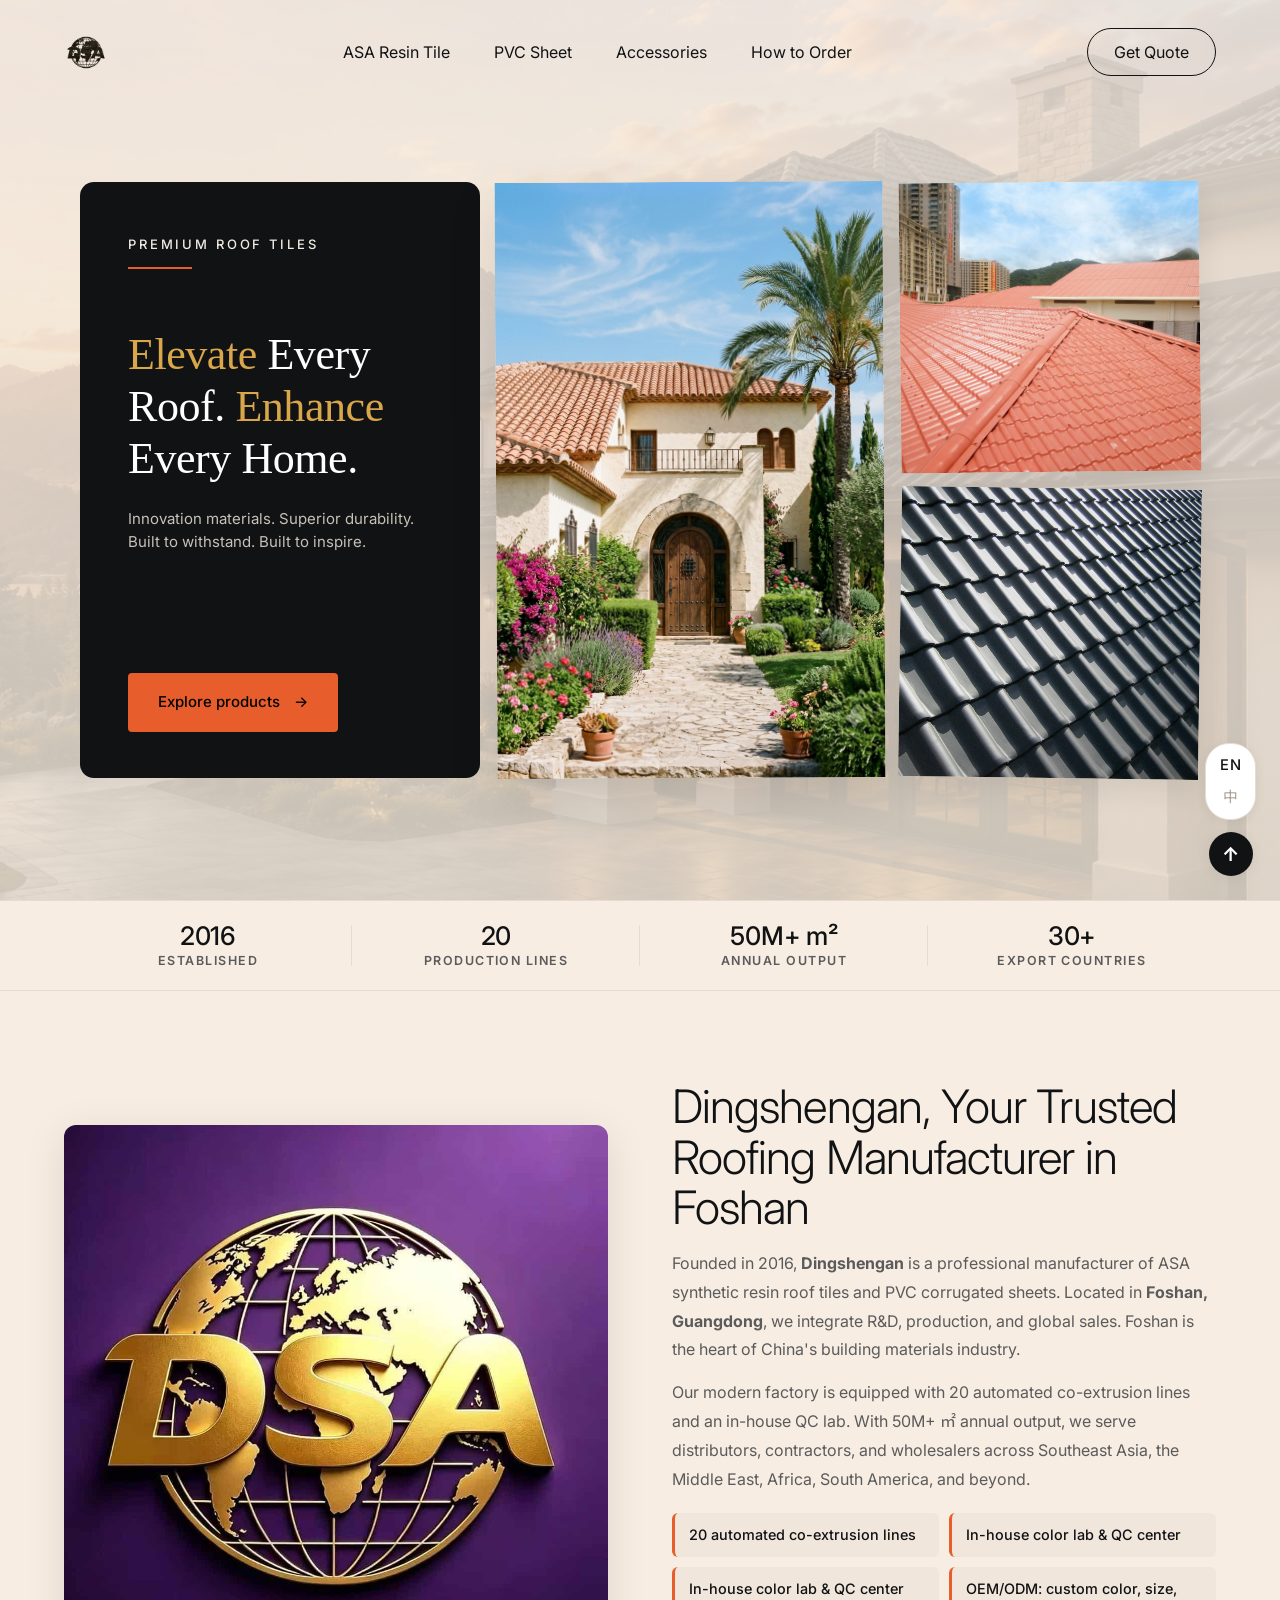
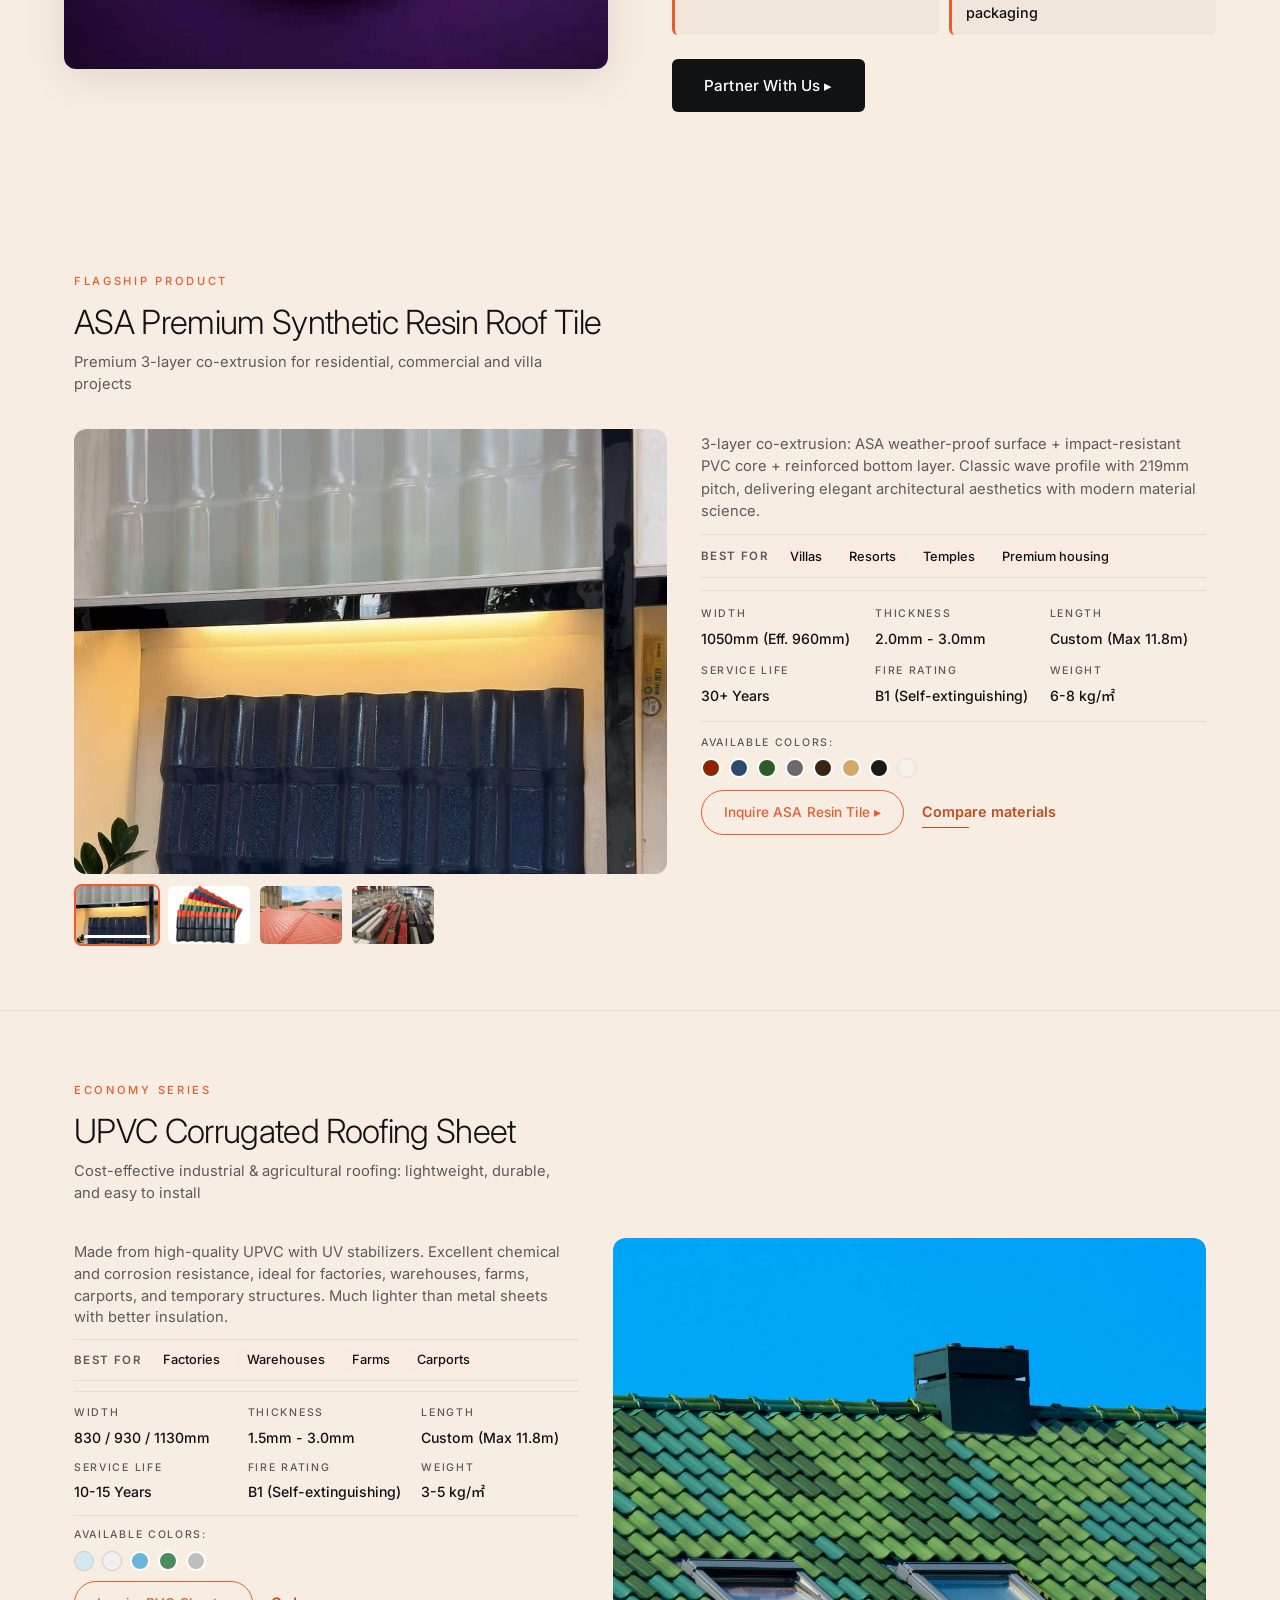
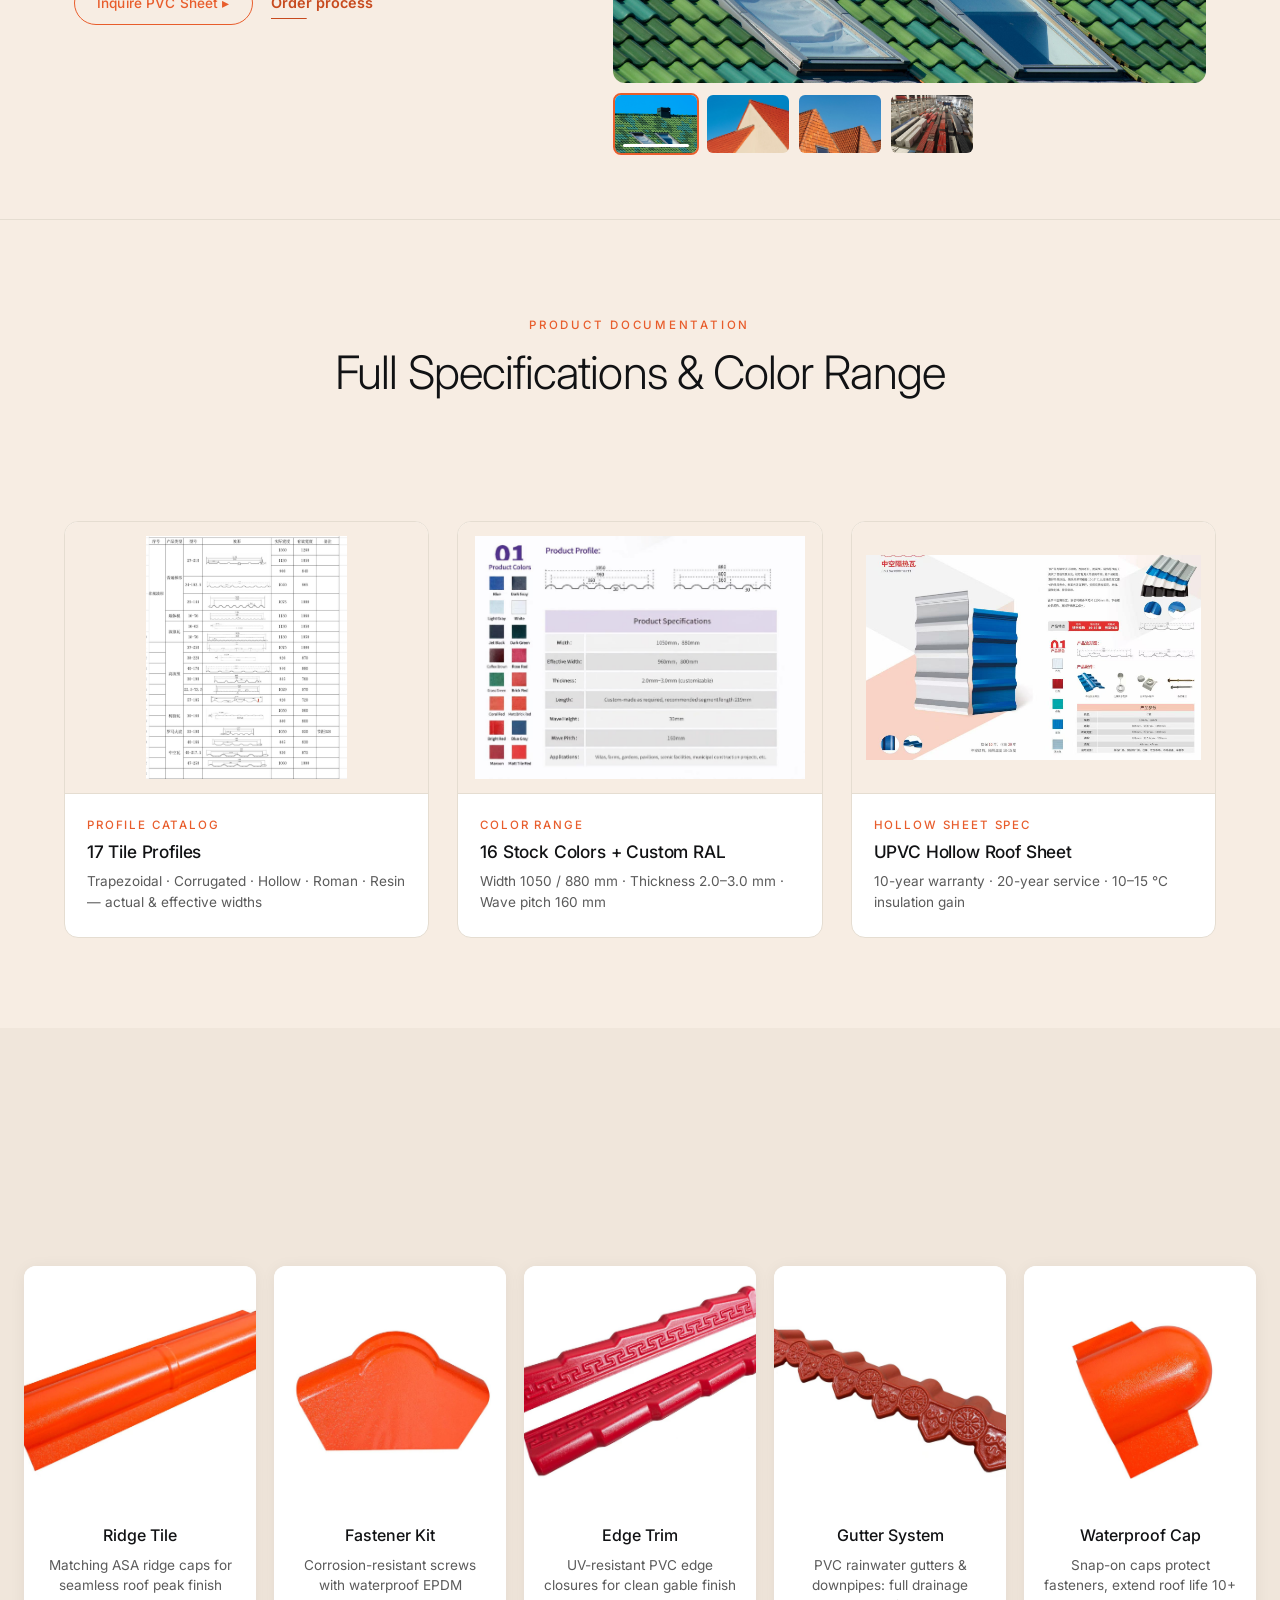
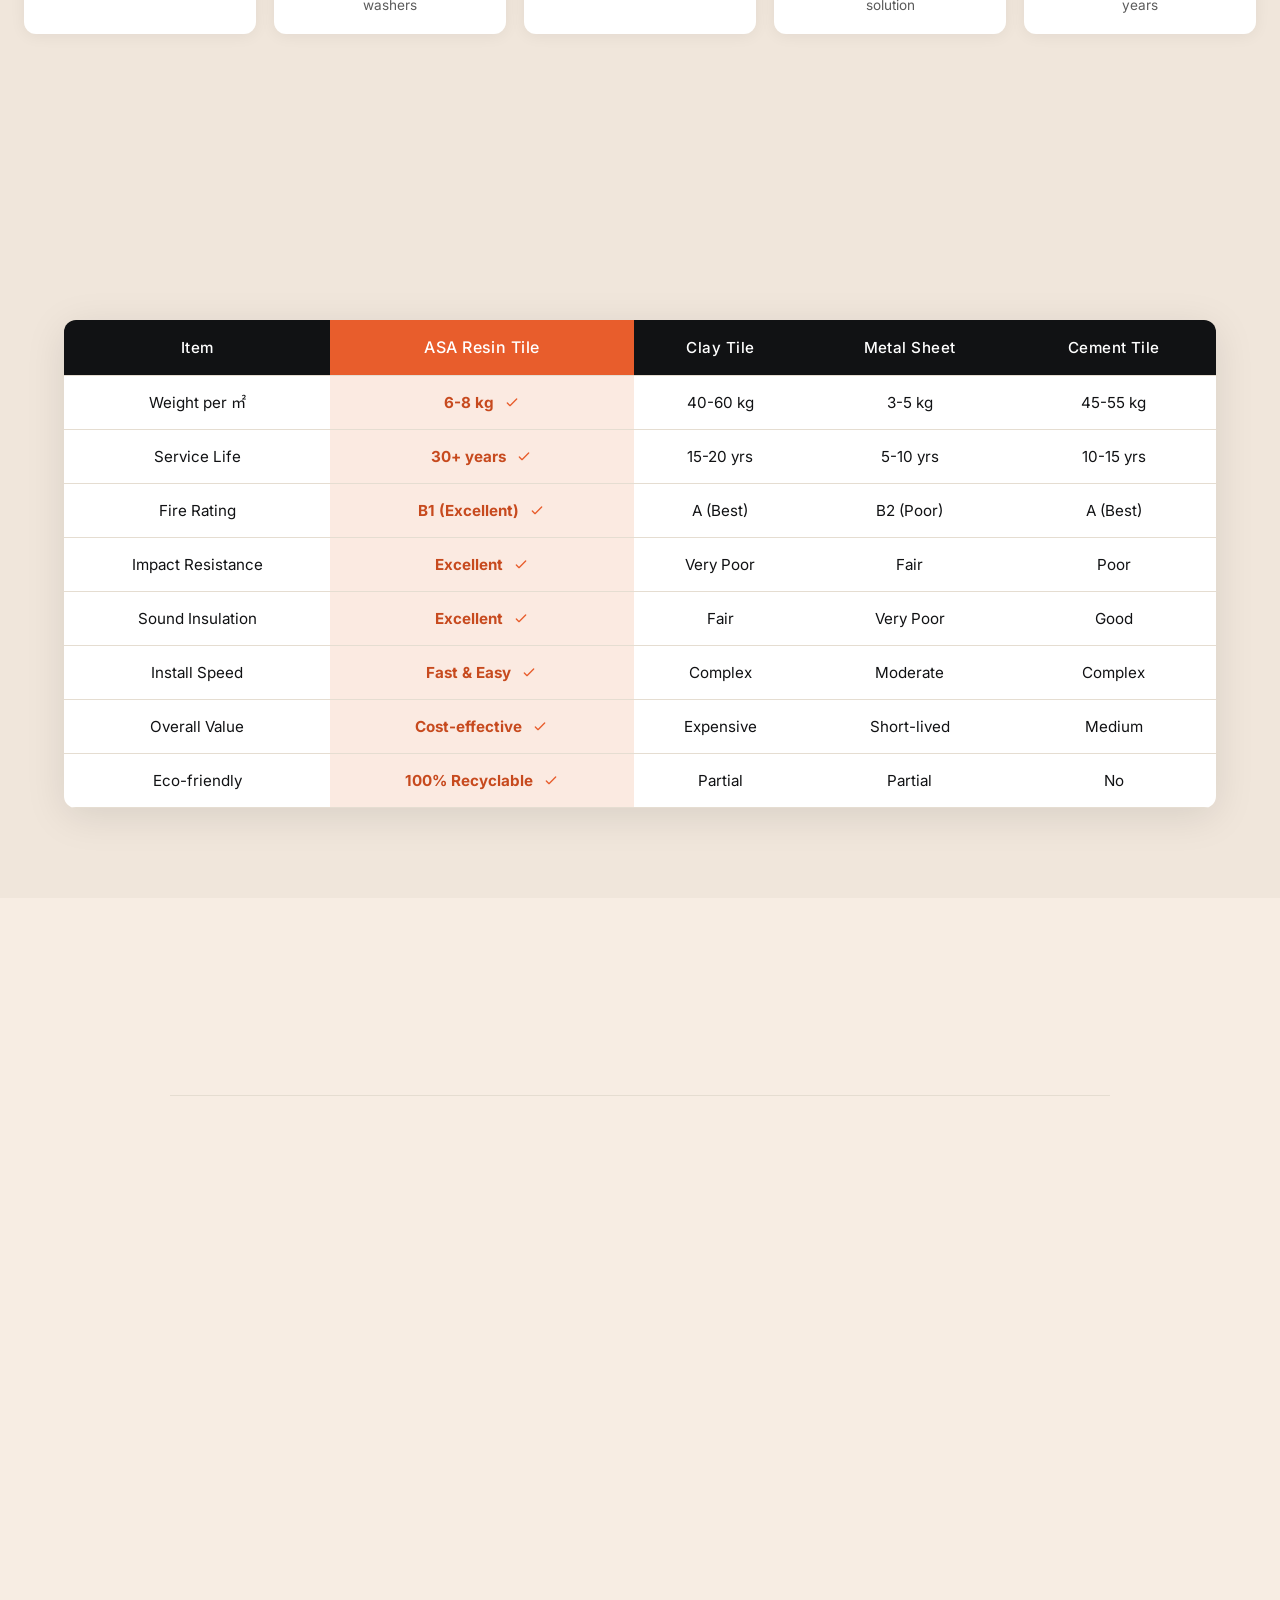
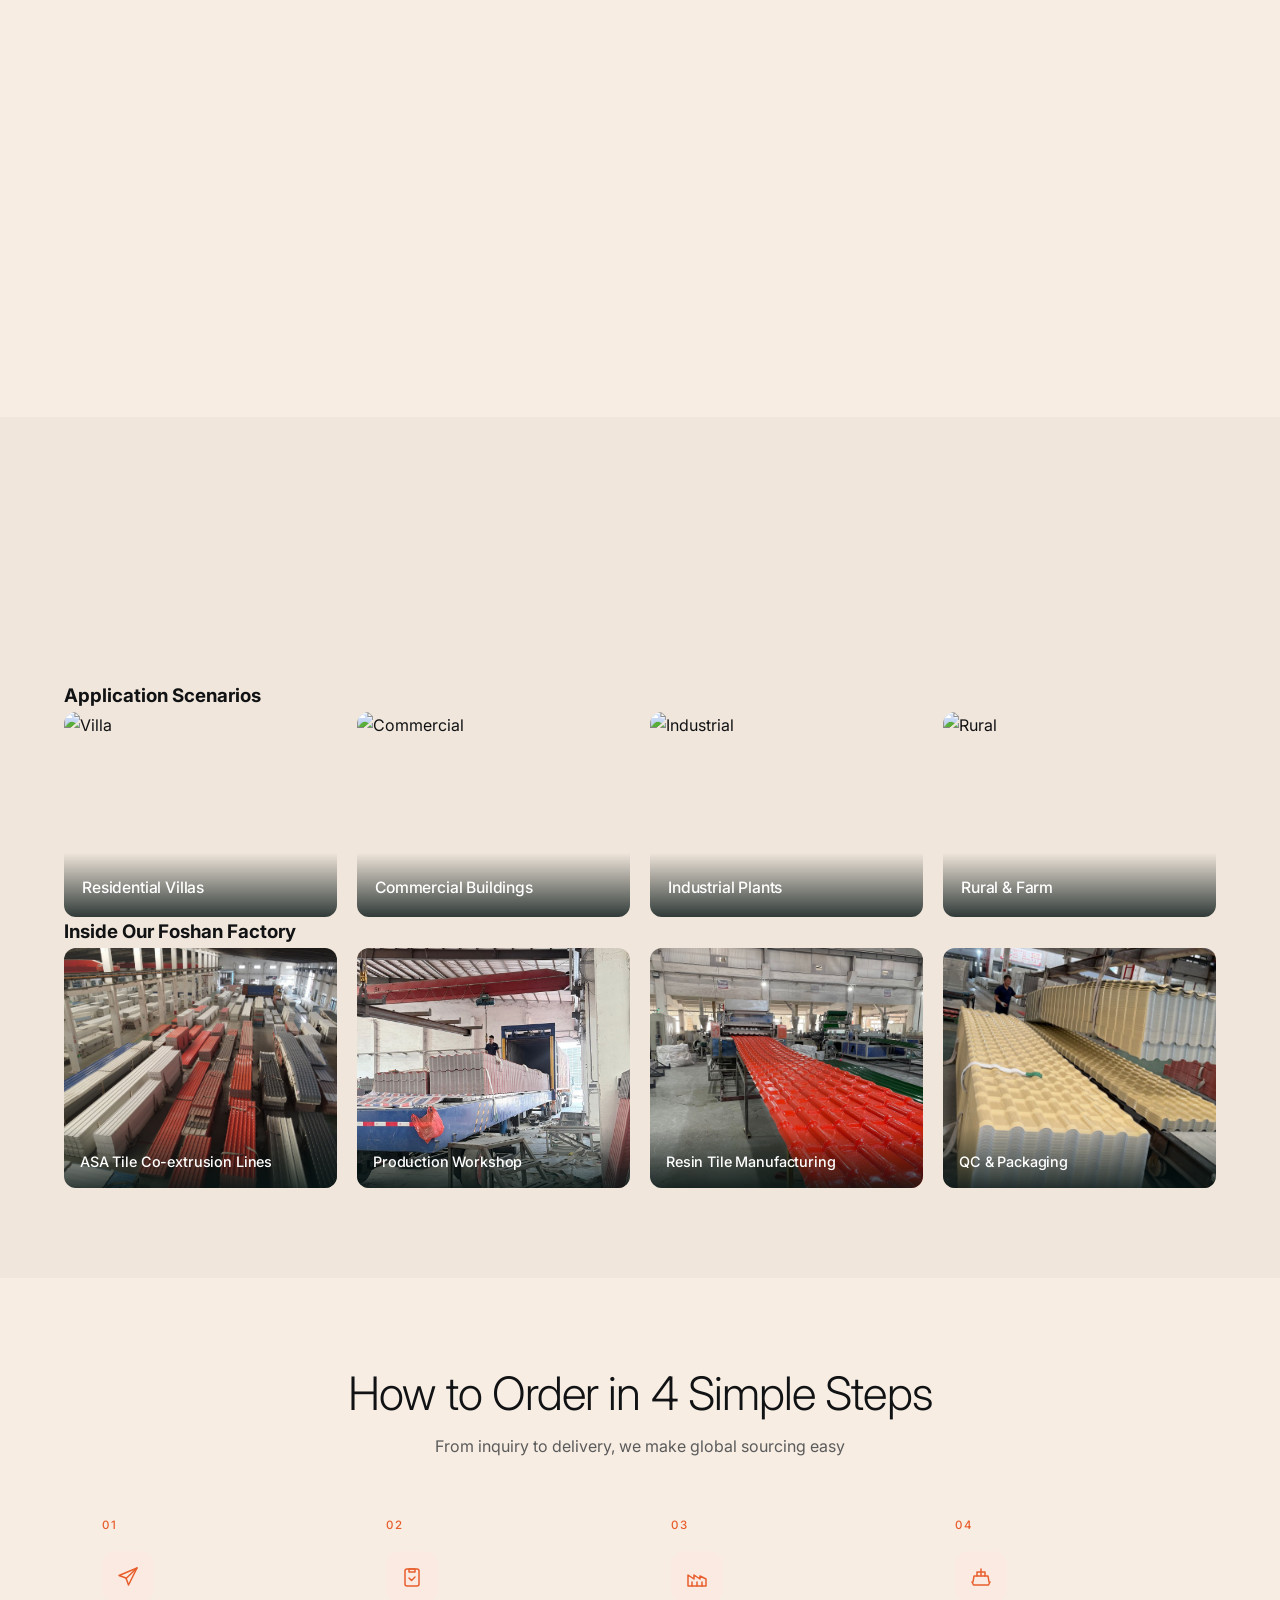
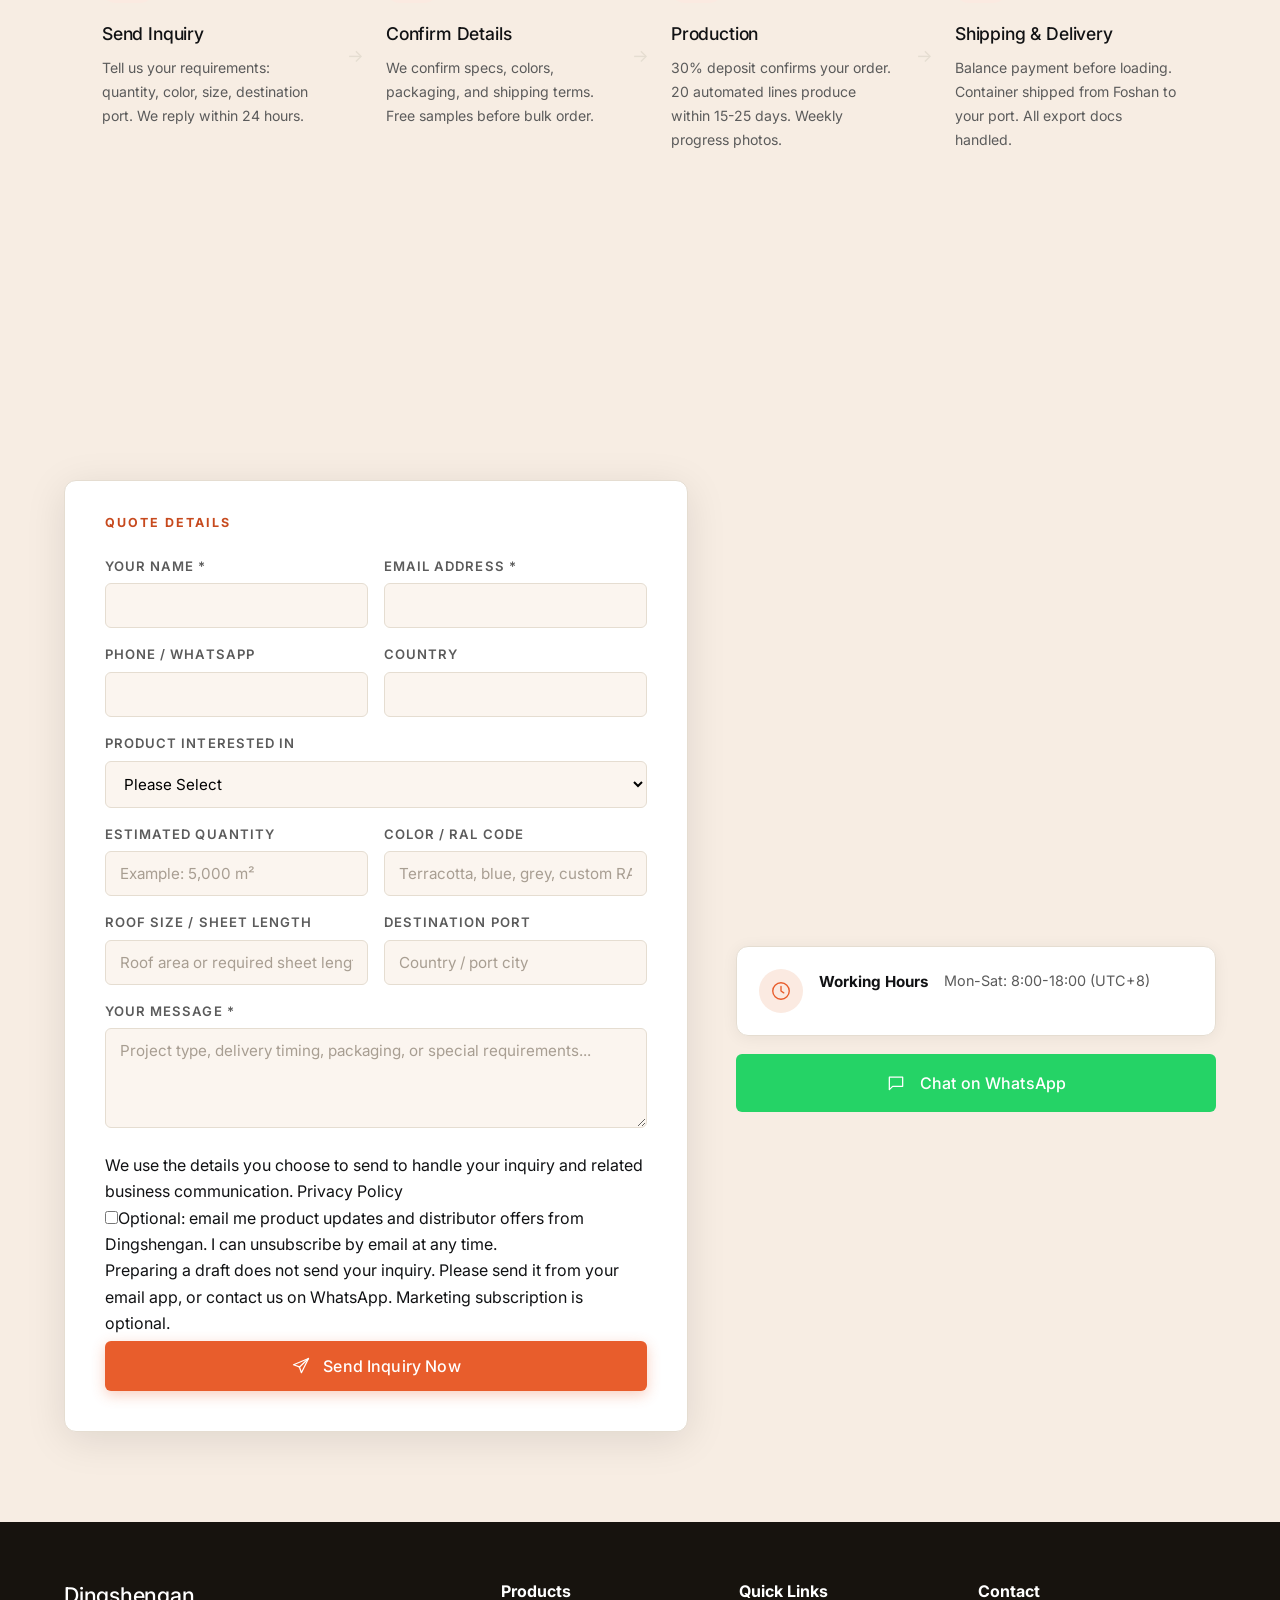
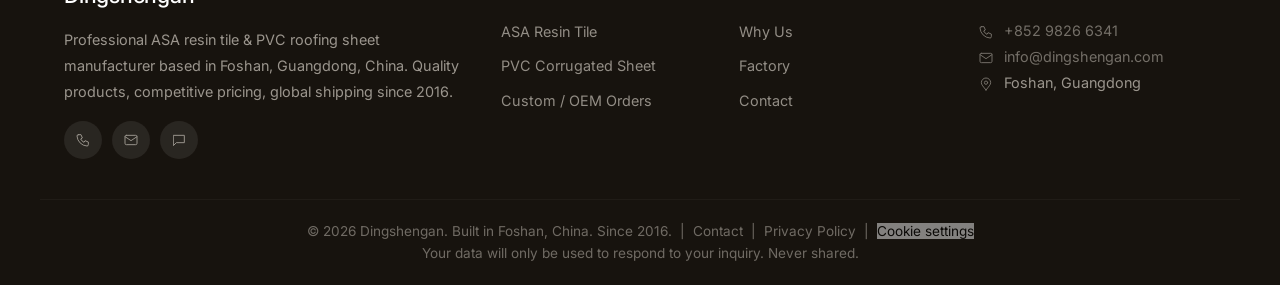
==== commit 9c87bffa: "Update homepage contact, privacy and sections" ====
--- a/index.html
+++ b/index.html
@@ -33,7 +33,7 @@
     "description": "Professional ASA synthetic resin tile and PVC corrugated roofing sheet manufacturer in Foshan, China.",
     "foundingDate": "2016",
     "address": { "@type": "PostalAddress", "addressLocality": "Foshan", "addressRegion": "Guangdong", "addressCountry": "CN" },
-    "contactPoint": { "@type": "ContactPoint", "telephone": "+86-158-8216-0771", "email": "info@dingshengan.com", "contactType": "sales" },
+    "contactPoint": { "@type": "ContactPoint", "telephone": "+85298266341", "email": "info@dingshengan.com", "contactType": "sales", "availableLanguage": ["English", "Chinese"] },
     "sameAs": ["https://wa.me/85298266341"]
   }
   </script>
@@ -53,16 +53,11 @@
   <link rel="preconnect" href="https://fonts.gstatic.com" crossorigin>
   <link href="https://fonts.googleapis.com/css2?family=Inter:wght@200;300;400;500;600&family=Italianno&family=Noto+Sans+SC:wght@400;500;700&display=swap" rel="stylesheet">
   <link rel="stylesheet" href="css/style2.css?v=8">
+  <link rel="stylesheet" href="css/privacy.css?v=1">
   <link rel="icon" href="data:image/svg+xml,<svg xmlns='http://www.w3.org/2000/svg' viewBox='0 0 32 32'><path d='M4 20L16 8l12 12' stroke='%23E85D2C' stroke-width='3' fill='none' stroke-linecap='round' stroke-linejoin='round'/></svg>">
 
-  <!-- Google Analytics -->
-  <script async src="https://www.googletagmanager.com/gtag/js?id=G-RB36S9TC68"></script>
-  <script>
-    window.dataLayer = window.dataLayer || [];
-    function gtag(){dataLayer.push(arguments);}
-    gtag('js', new Date());
-    gtag('config', 'G-RB36S9TC68');
-  </script>
+  <!-- Analytics loads only after the visitor opts in. -->
+  <script defer src="js/privacy.js?v=1"></script>
 </head>
 <body>
 
@@ -213,13 +208,6 @@
         </div>
         <div class="hero2__thumb hero2__thumb--bot" style="grid-column:3;grid-row:2;overflow:hidden;transform:rotate(0.8deg);box-shadow:0 12px 30px rgba(0,0,0,0.08)">
           <img src="images/michael-jasmund-m_vEaZizd2s-unsplash.jpg" alt="" style="width:100%;height:100%;object-fit:cover;display:block">
-        </div>
-        <div class="hero2__badge" style="position:absolute;left:52%;bottom:-6px;transform:translateX(-50%);background:#fff;padding:22px 40px;display:flex;align-items:center;gap:26px;box-shadow:0 8px 24px rgba(0,0,0,0.12);pointer-events:none">
-          <div style="display:flex;flex-direction:column;align-items:flex-start">
-            <span style="font-family:'Inria Serif',serif;font-weight:400;font-size:66px;line-height:1;color:#111">10</span>
-            <span style="width:44px;height:2px;background:#E85D2C;margin-top:5px"></span>
-          </div>
-          <div data-i18n="hero_badge_warranty" style="font-family:'Inria Serif','Times New Roman',serif;font-size:26px;line-height:1.1;color:#111;font-weight:400">year<br>warranty</div>
         </div>
       </div>
     </div>
@@ -626,54 +614,6 @@
     </div>
   </section>
 
-  <!-- ==================== CONTAINER CALCULATOR ==================== -->
-  <section class="section section--alt calc" id="calculator" aria-labelledby="calc-title">
-    <div class="container">
-      <div class="section__header">
-        <span class="section__overline" data-i18n="calc_overline">Freight Estimator</span>
-        <h2 class="section__title" id="calc-title" data-i18n="calc_title">How much fits in one container?</h2>
-        <p class="section__subtitle" data-i18n="calc_subtitle">Pick a product, thickness and container size. We estimate loadable square meters and pallets so you can plan your PO.</p>
-      </div>
-      <div class="calc__box">
-        <div class="calc__row">
-          <div class="calc__field">
-            <label for="calcProduct" data-i18n="calc_l_product">Product</label>
-            <select id="calcProduct">
-              <option value="asa" data-i18n="calc_p_asa">ASA Resin Tile</option>
-              <option value="pvc" data-i18n="calc_p_pvc">UPVC Corrugated Sheet</option>
-            </select>
-          </div>
-          <div class="calc__field">
-            <label for="calcThick" data-i18n="calc_l_thick">Thickness</label>
-            <select id="calcThick"></select>
-          </div>
-          <div class="calc__field">
-            <label for="calcContainer" data-i18n="calc_l_container">Container</label>
-            <select id="calcContainer">
-              <option value="20ft">20ft GP</option>
-              <option value="40ft" selected>40ft GP</option>
-              <option value="40hc">40ft HC</option>
-            </select>
-          </div>
-        </div>
-        <div class="calc__result">
-          <div class="calc__result-primary">
-            <strong id="calcSqm">~8,500</strong>
-            <span data-i18n="calc_unit">square meters</span>
-          </div>
-          <small id="calcDetail">~22 pallets · 6.0 kg/sqm · max 28,000 kg load</small>
-        </div>
-        <div class="calc__actions">
-          <a href="#contact" class="calc__cta" data-i18n="calc_cta">
-            <span>Get an exact freight quote</span>
-            <svg aria-hidden="true" class="icon icon--sm"><use href="#i-send"/></svg>
-          </a>
-          <p class="calc__note" data-i18n="calc_note">Estimates only. Final loadable quantity depends on packaging, pallet size, and destination-port restrictions.</p>
-        </div>
-      </div>
-    </div>
-  </section>
-
   <!-- ==================== HOW TO ORDER ==================== -->
   <section class="section" id="order">
     <div class="container">
@@ -714,56 +654,16 @@
     </div>
   </section>
 
-  <!-- ==================== TESTIMONIALS ==================== -->
-  <section class="section section--alt" id="testimonials">
-    <div class="container">
-      <div class="section__header">
-        
-        <h2 class="section__title" data-i18n="testi_title">What Our Clients Say</h2>
-      </div>
-      <div class="testi__grid">
-        <div class="testi-card">
-          <div class="testi-card__stars">★★★★★</div>
-          <p class="testi-card__text" data-i18n="testi1_text">"We've been importing ASA tiles from Dingshengan for 3 years. Quality is consistent, delivery always on time. Our go-to supplier for roofing projects in the Philippines."</p>
-          <div class="testi-card__author">
-            <div class="testi-card__avatar">R</div>
-            <div><strong>Roberto M.</strong><span>Manila, Philippines</span></div>
-          </div>
-        </div>
-        <div class="testi-card">
-          <div class="testi-card__stars">★★★★★</div>
-          <p class="testi-card__text" data-i18n="testi2_text">"Ordered 3 containers of PVC corrugated sheets for our warehouse project in Kenya. Packing was perfect, zero damage. The team even helped with customs documentation."</p>
-          <div class="testi-card__author">
-            <div class="testi-card__avatar">J</div>
-            <div><strong>James K.</strong><span>Nairobi, Kenya</span></div>
-          </div>
-        </div>
-        <div class="testi-card">
-          <div class="testi-card__stars">★★★★★</div>
-          <p class="testi-card__text" data-i18n="testi3_text">"Custom terracotta color for our Bangkok resort, perfectly matched. 3 years in tropical climate and no fading. Will reorder for our next phase."</p>
-          <div class="testi-card__author">
-            <div class="testi-card__avatar">S</div>
-            <div><strong>Somchai T.</strong><span>Bangkok, Thailand</span></div>
-          </div>
-        </div>
-      </div>
-    </div>
-  </section>
-
-
-
-
-
   <!-- ==================== CONTACT ==================== -->
   <section class="contact section" id="contact">
     <div class="container">
       <div class="section__header">
         
         <h2 class="section__title" data-i18n="contact_title">Request Factory Quote</h2>
-        <p class="section__subtitle" data-i18n="contact_subtitle">Send product, quantity, color, and destination details. Our sales team replies with pricing and lead time within <strong style="color:var(--acc)">12 hours</strong>.</p>
+        <p class="section__subtitle" data-i18n="contact_subtitle">Prepare your requirements below, then send the draft from your email app to our sales team.</p>
       </div>
       <div class="contact__grid">
-        <form class="contact__form" id="contactForm">
+        <form class="contact__form" id="contactForm" method="post" aria-describedby="inquiry-notice">
           <div class="form-row">
             <div class="form-group"><label data-i18n="form_name" for="f-name">Your Name *</label><input type="text" name="name" id="f-name" required></div>
             <div class="form-group"><label data-i18n="form_email" for="f-email">Email Address *</label><input type="email" name="email" id="f-email" required></div>
@@ -791,14 +691,27 @@
           </div>
           <div class="form-group">
             <label data-i18n="form_message" for="f-message">Your Message *</label>
-            <textarea name="message" id="f-message" rows="3" required placeholder="Project type, delivery timing, packaging, or special requirements..."></textarea>
-          </div>
-          <button type="submit" class="btn btn--accent btn--full"><svg aria-hidden="true" class="icon icon--md"><use href="#i-send"/></svg><span>Request Quote</span></button>
+            <textarea name="message" id="f-message" rows="3" maxlength="4000" required placeholder="Project type, delivery timing, packaging, or special requirements..."></textarea>
+          </div>
+          <p class="inquiry-notice" id="inquiry-notice"><span data-i18n="form_notice">We use the details you choose to send to handle your inquiry and related business communication.</span> <a href="privacy.html" data-i18n="privacy_link">Privacy Policy</a></p>
+          <label class="inquiry-optin"><input type="checkbox" name="email_marketing_opt_in" value="yes"><span data-i18n="form_optin">Optional: email me product updates and distributor offers from Dingshengan. I can unsubscribe by email at any time.</span></label>
+          <p class="inquiry-notice" data-i18n="form_delivery_note">Preparing a draft does not send your inquiry. Please send it from your email app, or contact us on WhatsApp. Marketing subscription is optional.</p>
+          <button type="submit" id="prepareInquiry" disabled class="btn btn--accent btn--full"><svg aria-hidden="true" class="icon icon--md"><use href="#i-send"/></svg><span data-i18n="form_submit">Prepare email inquiry</span></button>
+          <noscript><p>Please send your requirements directly to <a href="mailto:info@dingshengan.com">info@dingshengan.com</a> or <a href="https://wa.me/85298266341">WhatsApp +852 9826 6341</a>.</p></noscript>
+          <section class="inquiry-draft" id="inquiryDraft" hidden aria-labelledby="draftTitle">
+            <h3 id="draftTitle" data-i18n="form_draft_title">Your email draft is ready — not sent yet</h3>
+            <p role="status" data-i18n="form_draft_note">Open your email app, review the draft and click Send there. If it does not open, copy the text below and email info@dingshengan.com.</p>
+            <label for="draftBody" data-i18n="form_draft_label">Inquiry text</label>
+            <textarea id="draftBody" rows="10" readonly></textarea>
+            <button type="button" class="btn btn--accent" id="draftEmail" data-i18n="form_draft_open">Open email app</button>
+            <p id="draftLengthNote" hidden data-i18n="form_draft_long">For this longer inquiry, copy the text above into your email app before sending.</p>
+          </section>
         </form>
         <div class="contact__sidebar">
-          <div class="contact-card"><div class="contact-card__icon"><svg aria-hidden="true" class="icon"><use href="#i-pin"/></svg></div><h4 data-i18n="cinfo_address_label">Factory Address</h4><p data-i18n="cinfo_address">Foshan City, Guangdong Province, China</p></div>
+          <div class="contact-card"><h4 data-i18n="cinfo_team_label">Sales contact</h4><p data-i18n="cinfo_team">Dingshengan Sales Team</p></div>
+          <div class="contact-card"><div class="contact-card__icon"><svg aria-hidden="true" class="icon"><use href="#i-pin"/></svg></div><h4 data-i18n="cinfo_address_label">Factory location</h4><p data-i18n="cinfo_address">Foshan City, Guangdong Province, China</p><p class="inquiry-notice" data-i18n="cinfo_visit">Please contact our sales team for the full visiting address and an appointment before travelling.</p></div>
           <div class="contact-card"><div class="contact-card__icon"><svg aria-hidden="true" class="icon"><use href="#i-phone"/></svg></div><h4 data-i18n="cinfo_phone_label">Phone / WhatsApp</h4><p><a href="tel:+85298266341">+852 9826 6341</a></p></div>
-          <div class="contact-card"><div class="contact-card__icon"><svg aria-hidden="true" class="icon"><use href="#i-mail"/></svg></div><h4 data-i18n="cinfo_email_label">Email</h4><p><a href="mailto:info@dingshengan.com.com">info@dingshengan.com.com</a></p></div>
+          <div class="contact-card"><div class="contact-card__icon"><svg aria-hidden="true" class="icon"><use href="#i-mail"/></svg></div><h4 data-i18n="cinfo_email_label">Email</h4><p><a href="mailto:info@dingshengan.com">info@dingshengan.com</a></p></div>
           <div class="contact-card"><div class="contact-card__icon"><svg aria-hidden="true" class="icon"><use href="#i-clock"/></svg></div><h4 data-i18n="cinfo_hours_label">Working Hours</h4><p data-i18n="cinfo_hours">Mon-Sat: 8:00-18:00 (UTC+8)</p></div>
           <a href="https://wa.me/85298266341" target="_blank" rel="noopener" class="btn btn--whatsapp"><svg aria-hidden="true" class="icon icon--md"><use href="#i-chat"/></svg>Chat on WhatsApp</a>
         </div>
@@ -825,7 +738,7 @@
         <div class="footer__social">
           <a href="https://wa.me/85298266341" target="_blank" rel="noopener" aria-label="WhatsApp"><svg aria-hidden="true" class="icon icon--sm"><use href="#i-phone"/></svg></a>
           <a href="mailto:info@dingshengan.com" aria-label="Email"><svg aria-hidden="true" class="icon icon--sm"><use href="#i-mail"/></svg></a>
-          <a href="#" aria-label="Chat"><svg aria-hidden="true" class="icon icon--sm"><use href="#i-chat"/></svg></a>
+          <a href="https://wa.me/85298266341" target="_blank" rel="noopener" aria-label="Chat on WhatsApp"><svg aria-hidden="true" class="icon icon--sm"><use href="#i-chat"/></svg></a>
         </div>
       </div>
       <div class="footer__col">
@@ -848,12 +761,13 @@
       <div class="footer__col">
         <h4 data-i18n="footer_contact_title">Contact</h4>
         <p><svg aria-hidden="true" class="icon icon--sm"><use href="#i-phone"/></svg> <a href="tel:+85298266341">+852 9826 6341</a></p>
-        <p><svg aria-hidden="true" class="icon icon--sm"><use href="#i-mail"/></svg> <a href="mailto:info@dingshengan.com.com">info@dingshengan.com.com</a></p>
+        <p><svg aria-hidden="true" class="icon icon--sm"><use href="#i-mail"/></svg> <a href="mailto:info@dingshengan.com">info@dingshengan.com</a></p>
         <p><svg aria-hidden="true" class="icon icon--sm"><use href="#i-pin"/></svg> Foshan, Guangdong</p>
       </div>
     </div>
     <div class="footer__bottom container">
-      <p>&copy; 2026 Dingshengan. Built in Foshan, China. Since 2016. &nbsp;|&nbsp; <a href="#contact" style="opacity:.7">Contact</a> &nbsp;|&nbsp; <span data-i18n="privacy_note">Your data will only be used to respond to your inquiry. Never shared.</span></p>
+      <p>&copy; 2026 Dingshengan. Built in Foshan, China. Since 2016. &nbsp;|&nbsp; <a href="#contact">Contact</a> &nbsp;|&nbsp; <a href="privacy.html" data-i18n="privacy_link">Privacy Policy</a> &nbsp;|&nbsp; <button type="button" class="privacy-settings-link" data-cookie-settings data-i18n="cookie_settings">Cookie settings</button></p>
+      <p data-i18n="privacy_note">We use inquiry details for your request and related business communication. Read our Privacy Policy for information about service providers and your choices.</p>
     </div>
   </footer>
 
@@ -868,7 +782,7 @@
     <button class="back-to-top" id="backToTop" aria-label="Back to top">↑</button>
   </div>
 
-  <script src="js/main.js?v=10"></script>
+  <script src="js/main.js?v=11"></script>
 
   <!-- Lightbox: intercept refs card clicks and show image in modal (index2 only) -->
   <script>
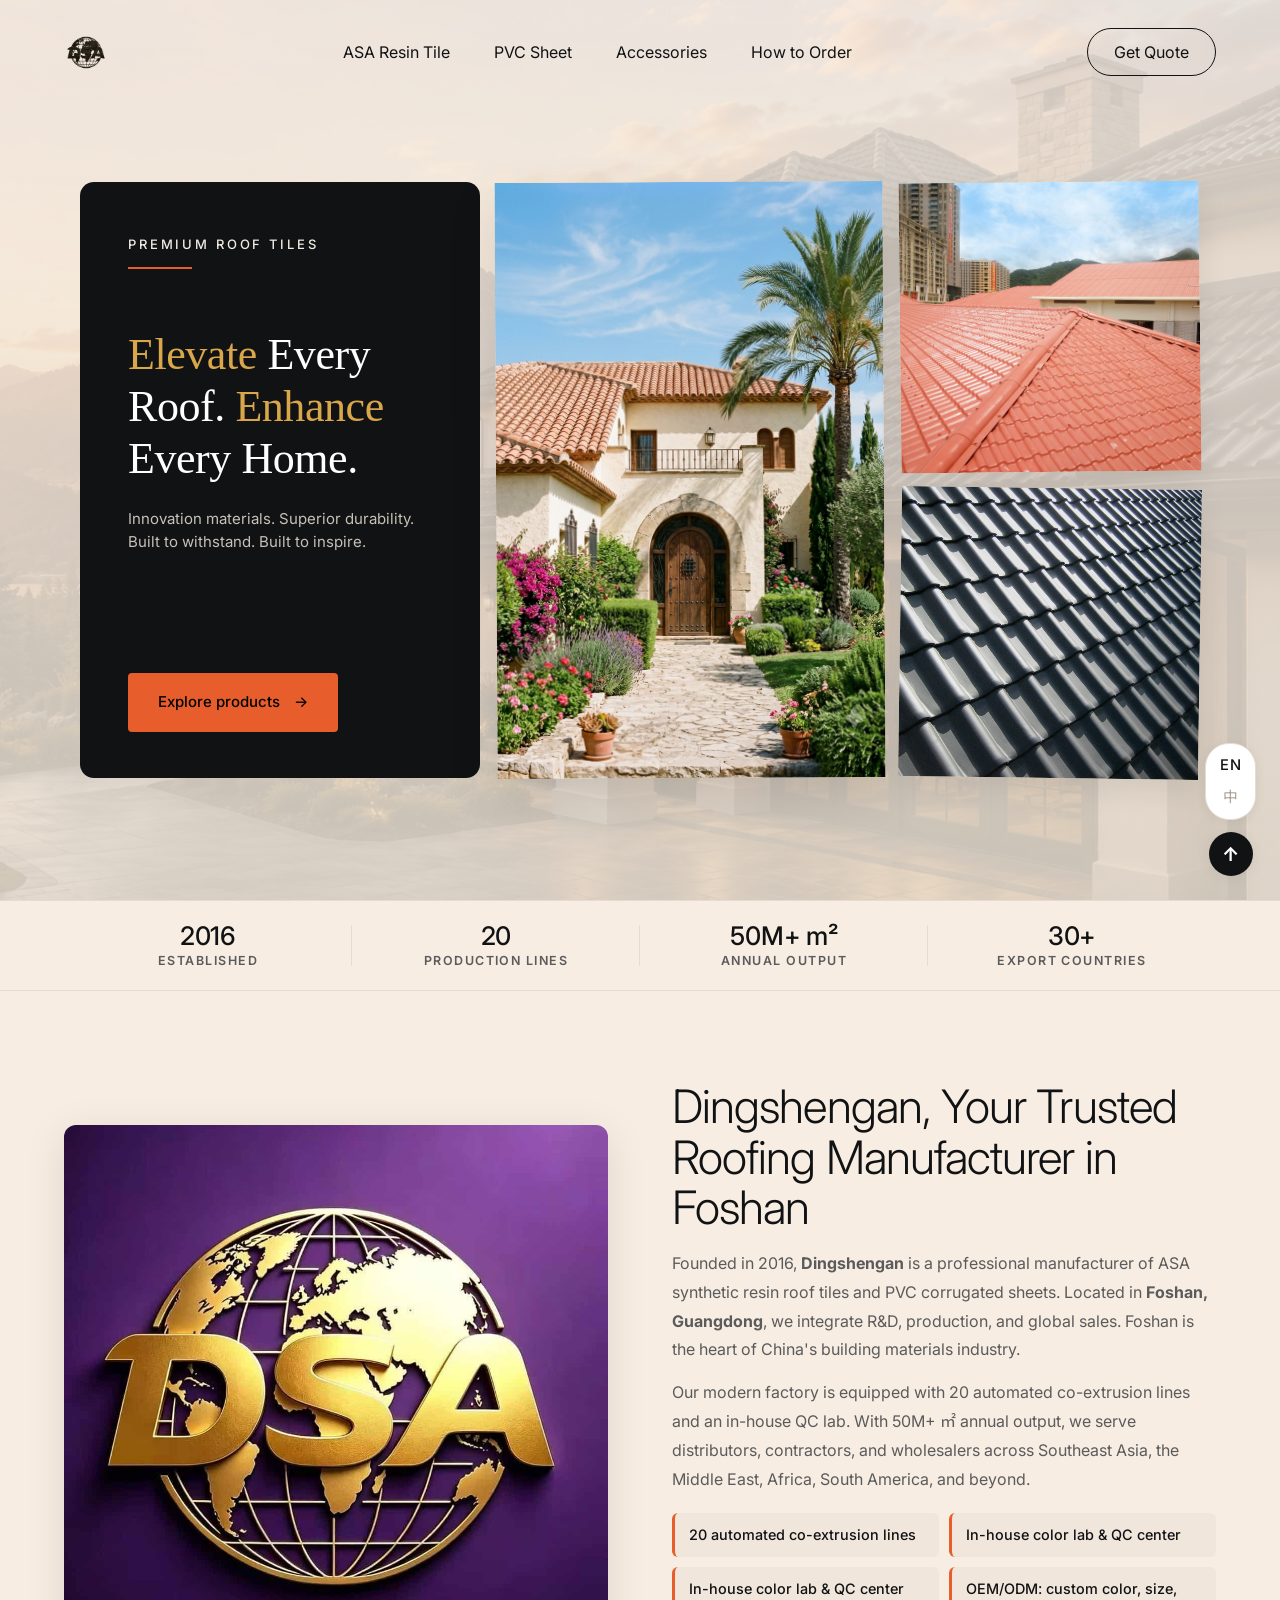
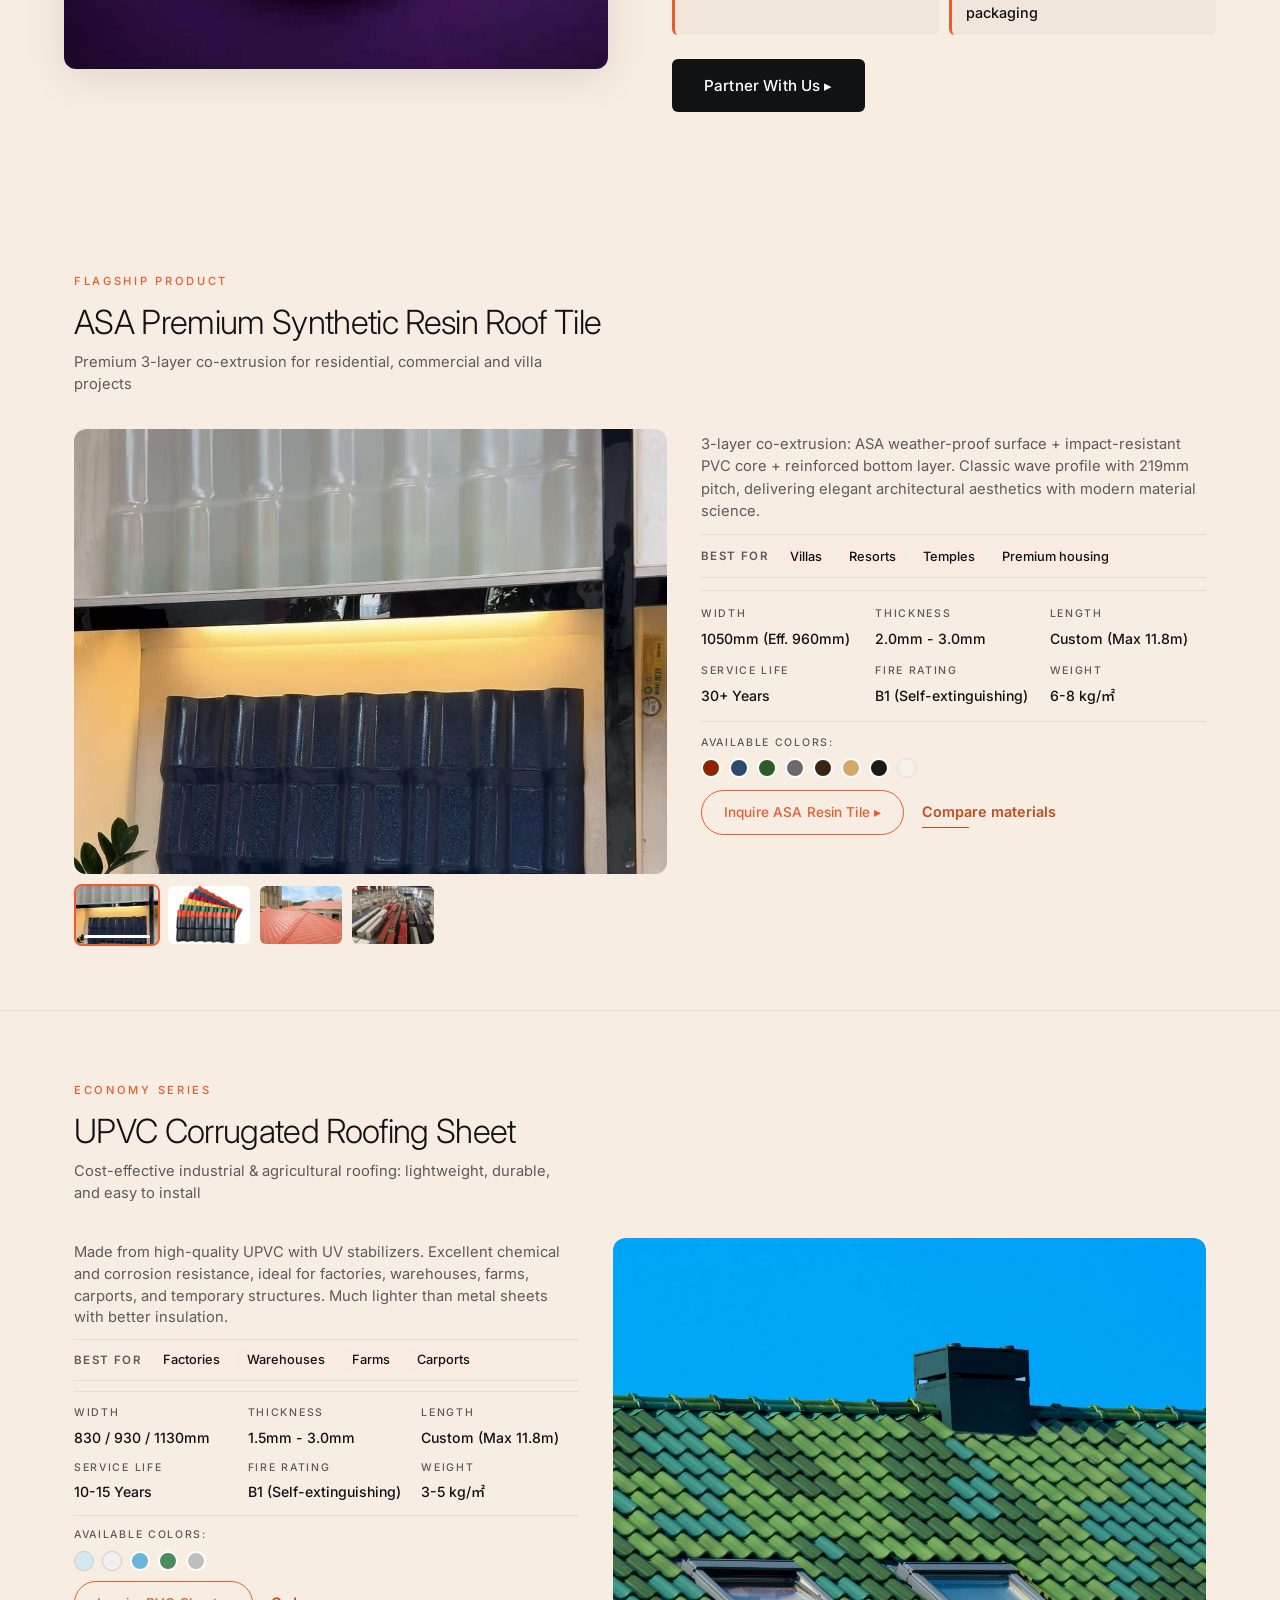
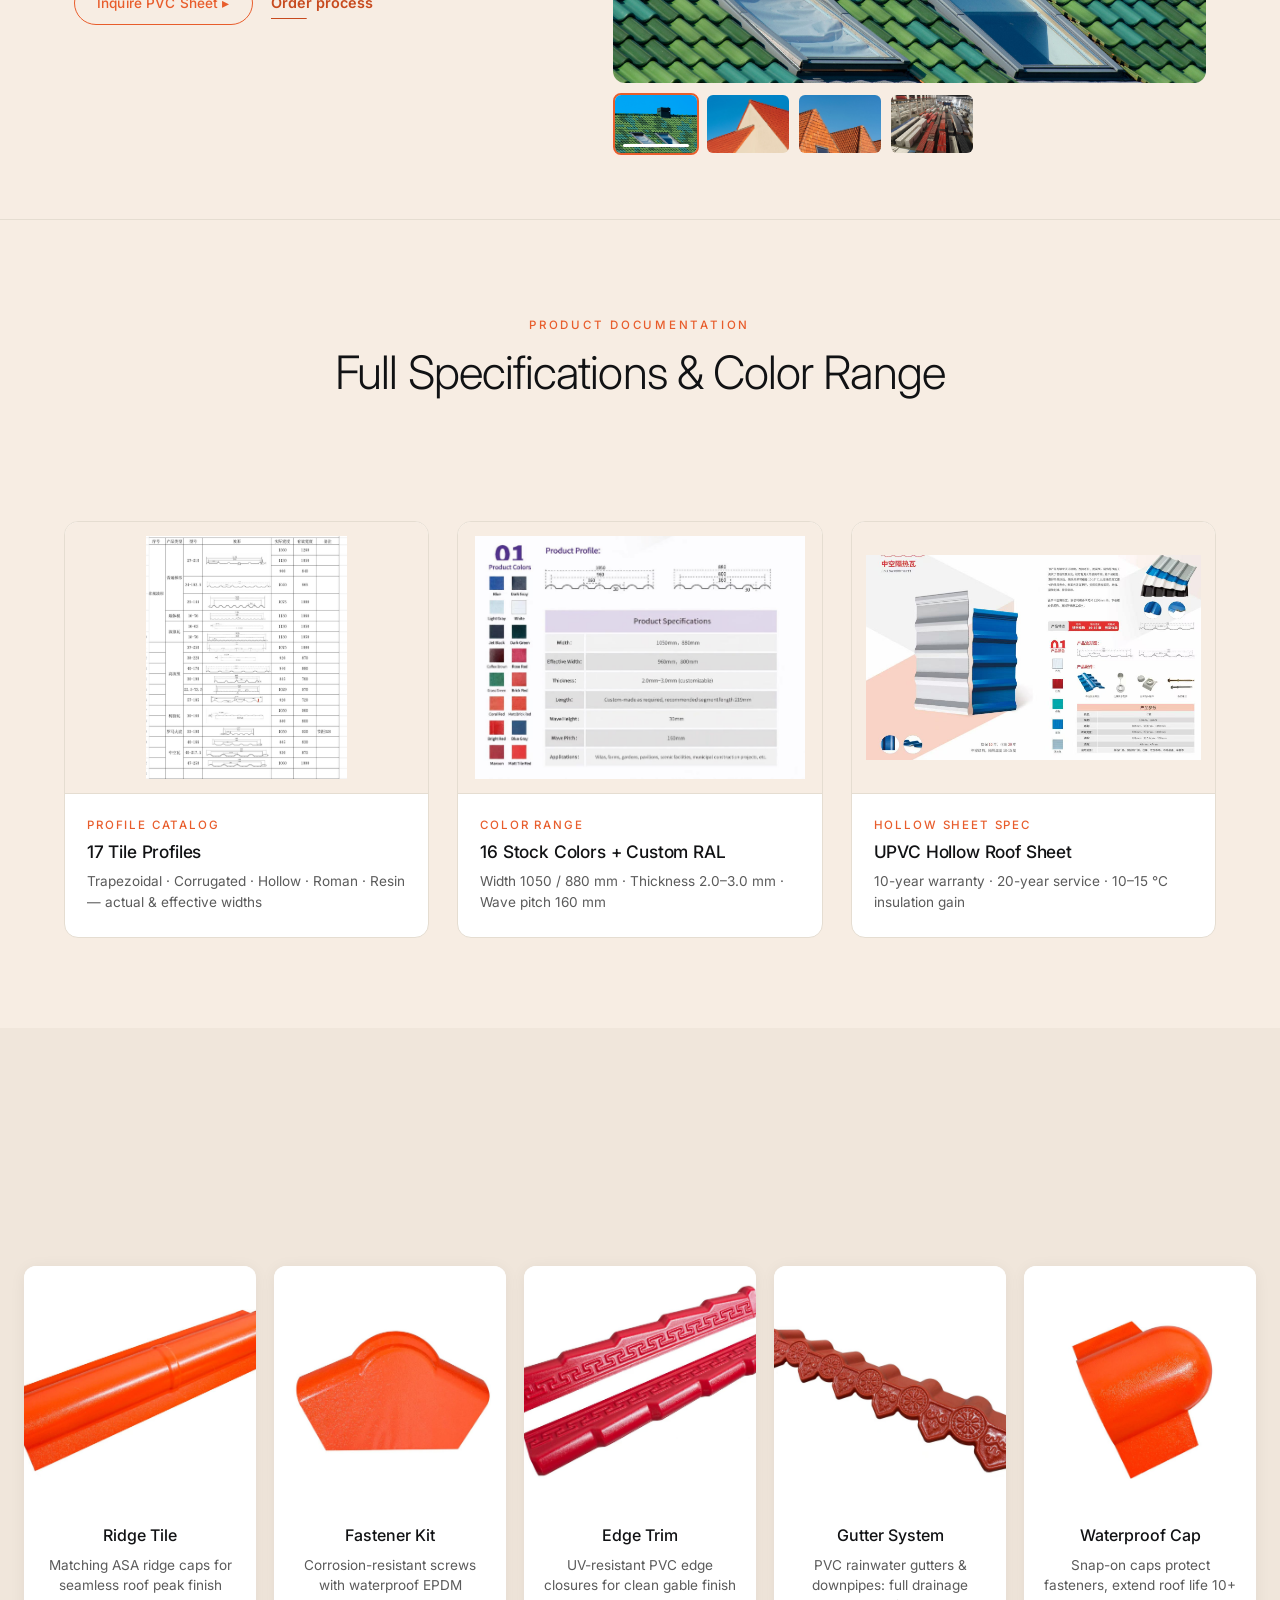
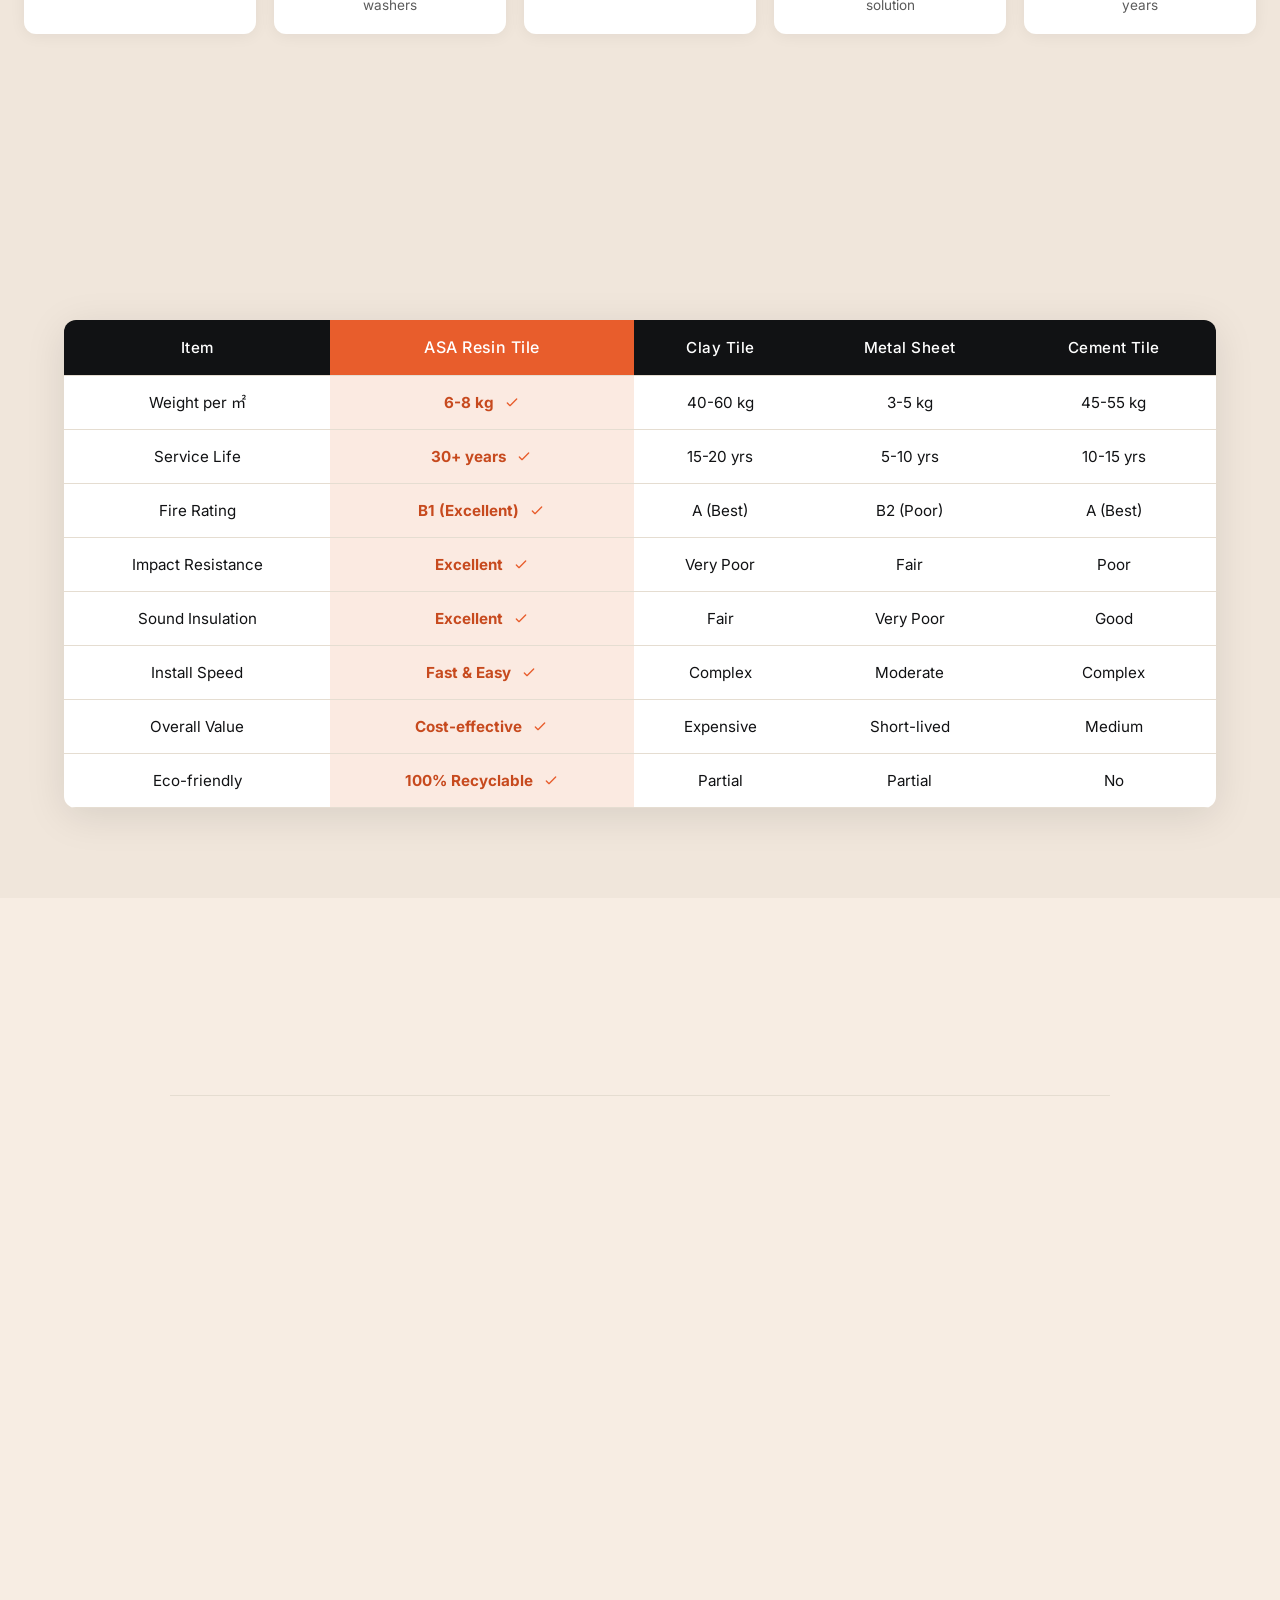
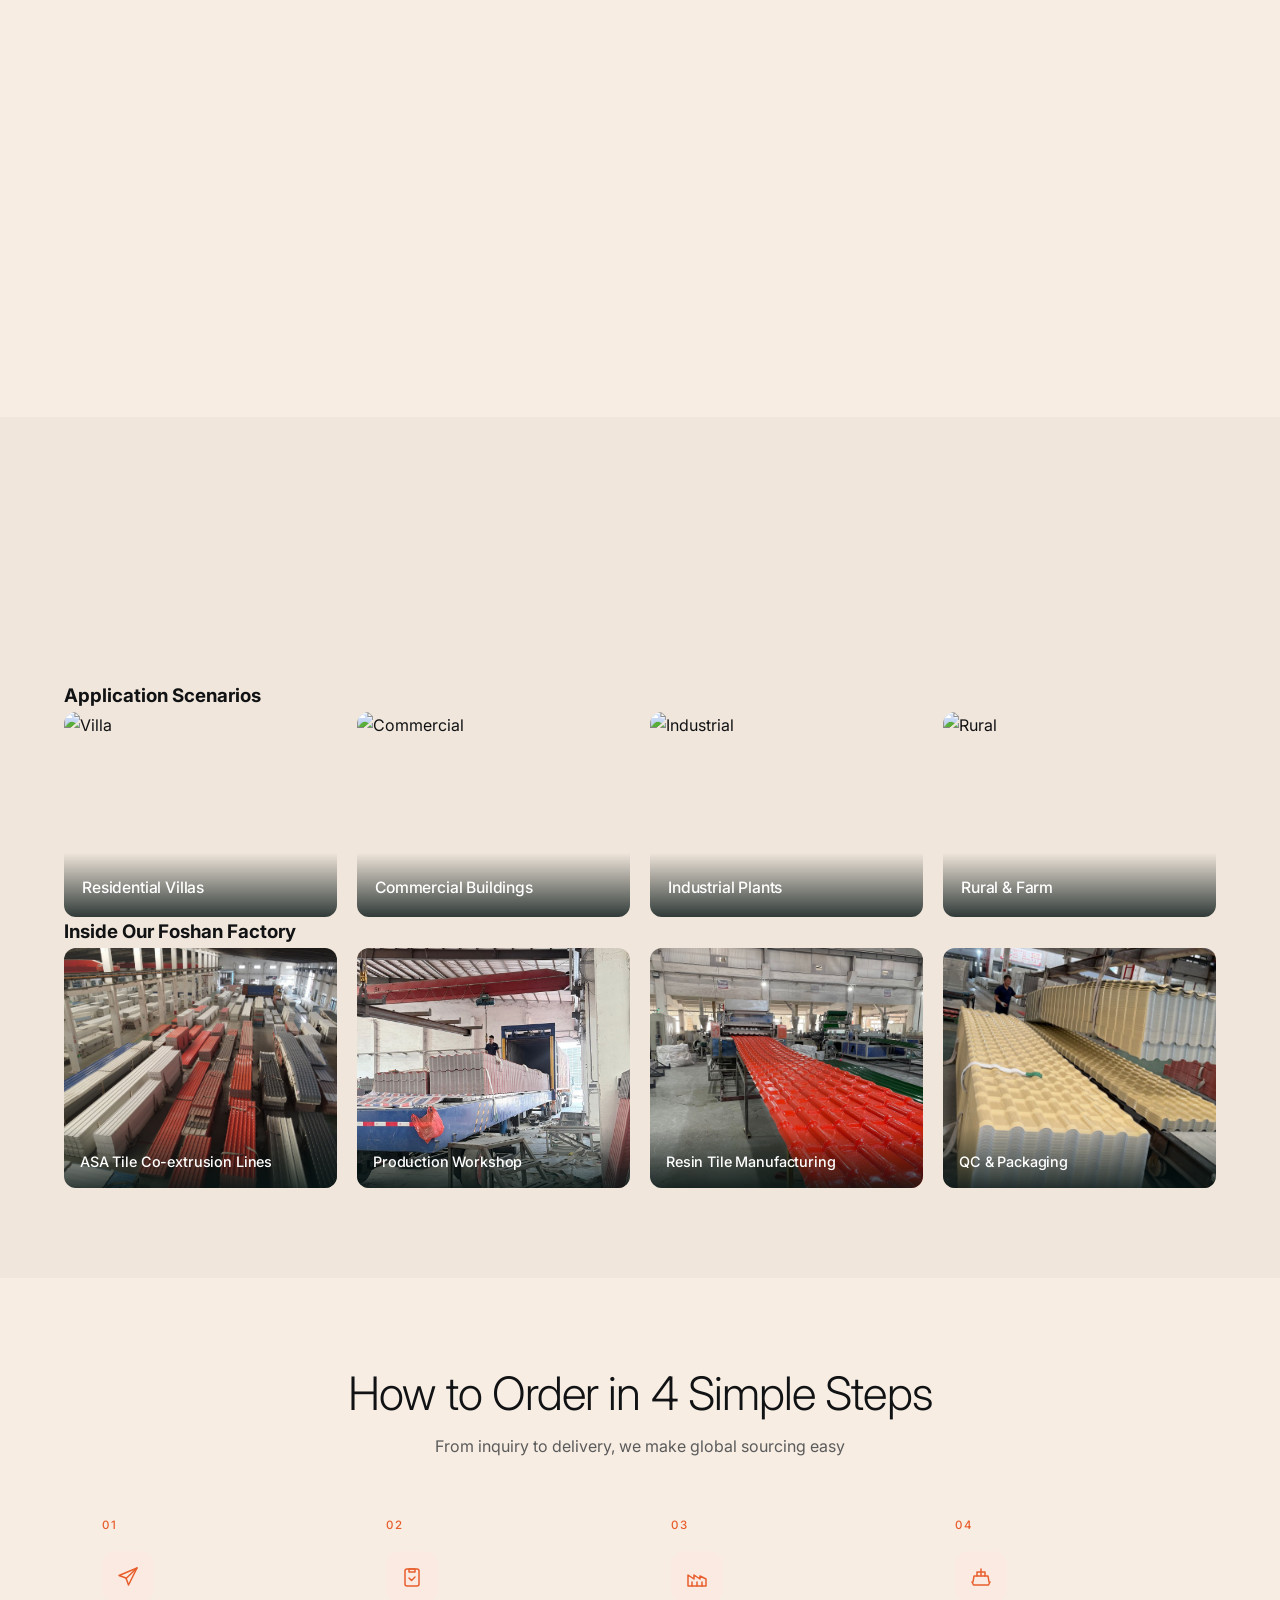
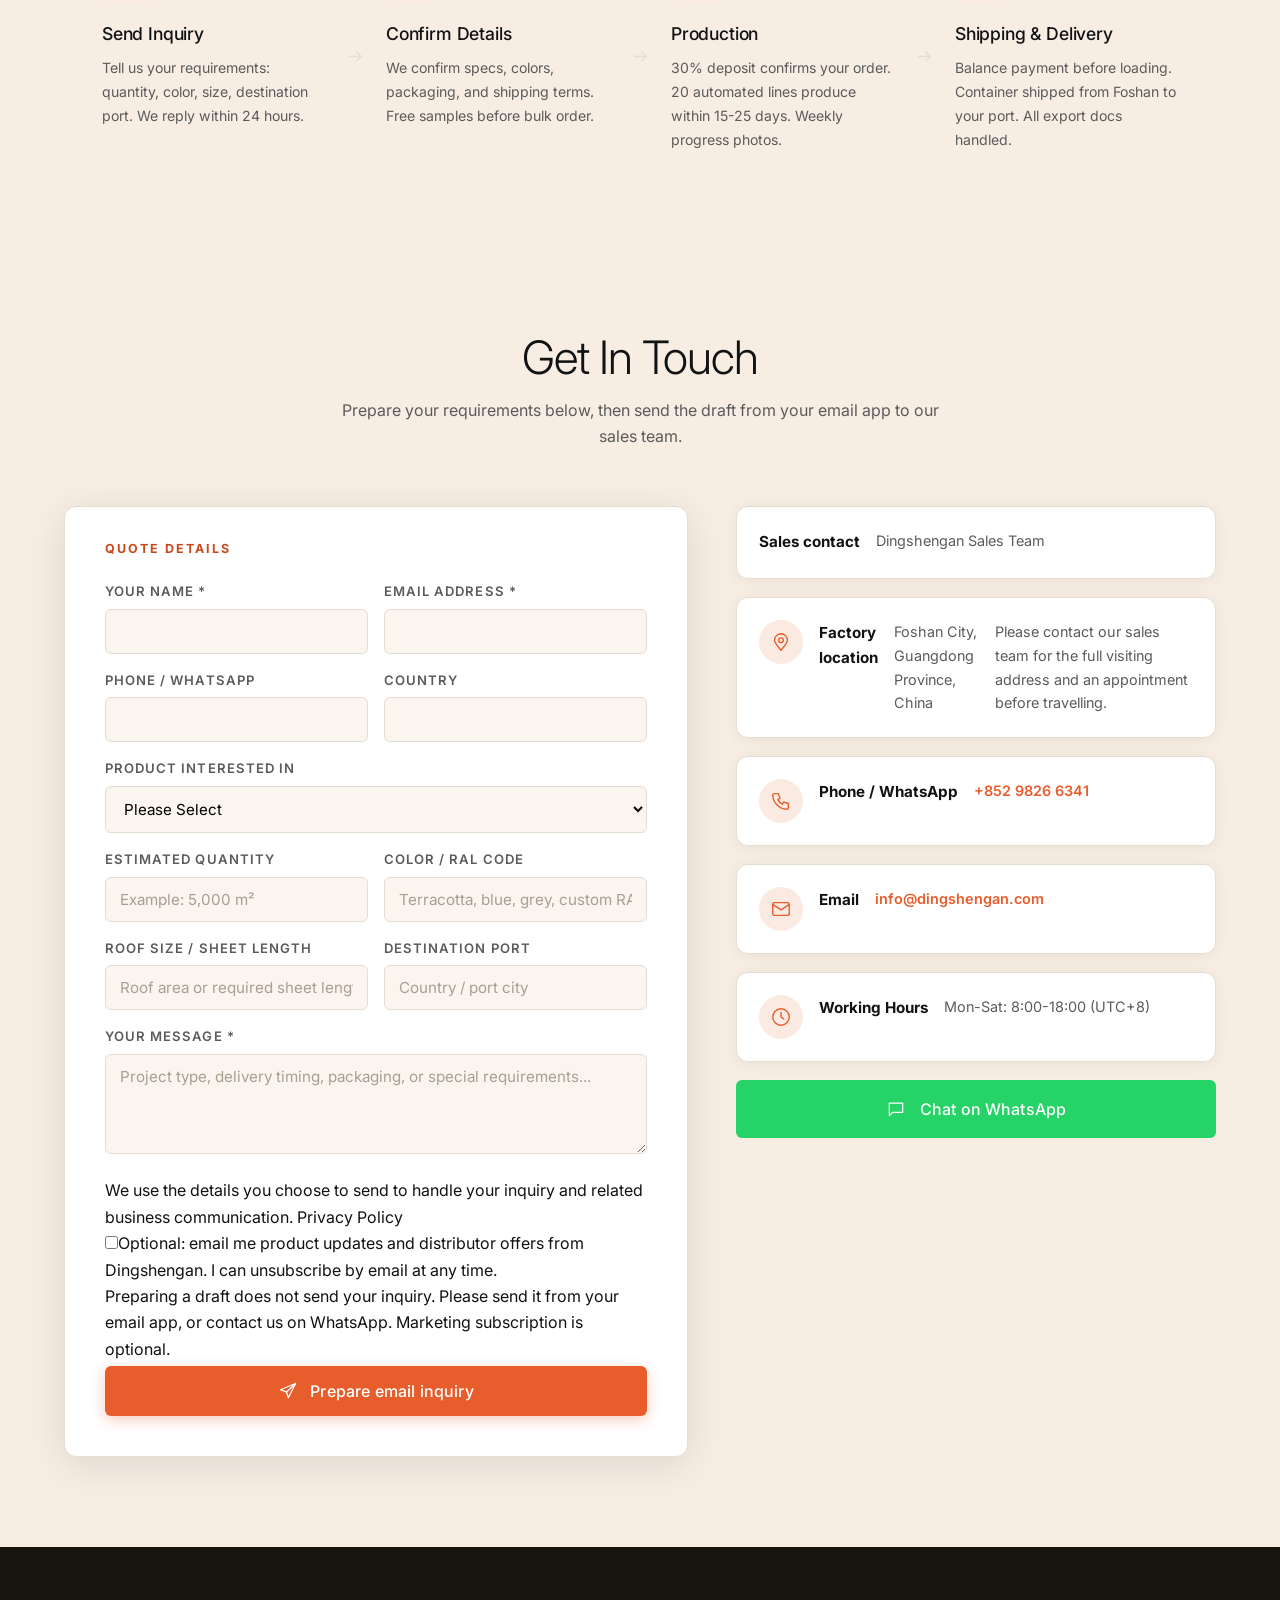
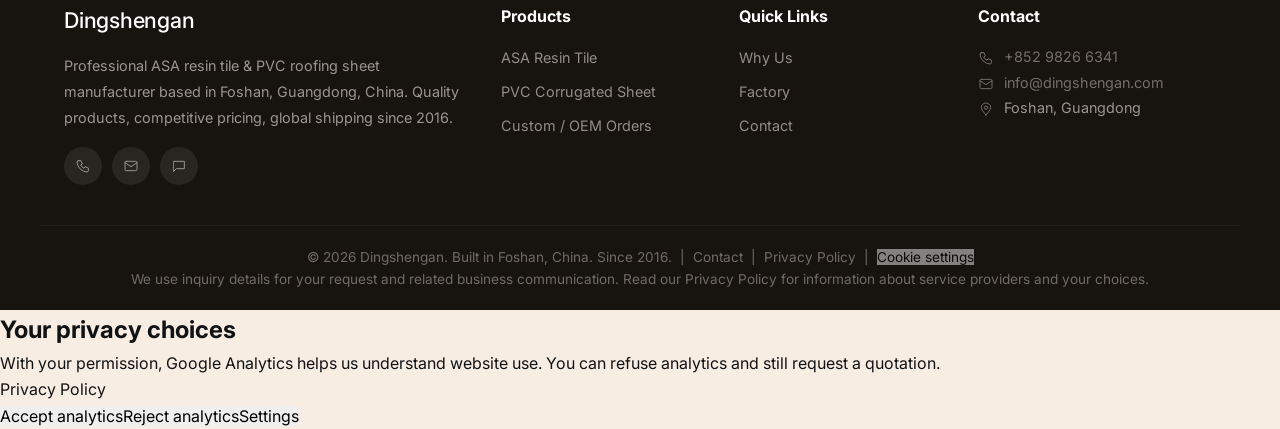
==== commit 04fbcd9c: "Use updated main script" ====
--- a/index.html
+++ b/index.html
@@ -782,7 +782,7 @@
     <button class="back-to-top" id="backToTop" aria-label="Back to top">↑</button>
   </div>
 
-  <script src="js/main.js?v=11"></script>
+  <script src="js/main-v11.js?v=1"></script>
 
   <!-- Lightbox: intercept refs card clicks and show image in modal (index2 only) -->
   <script>
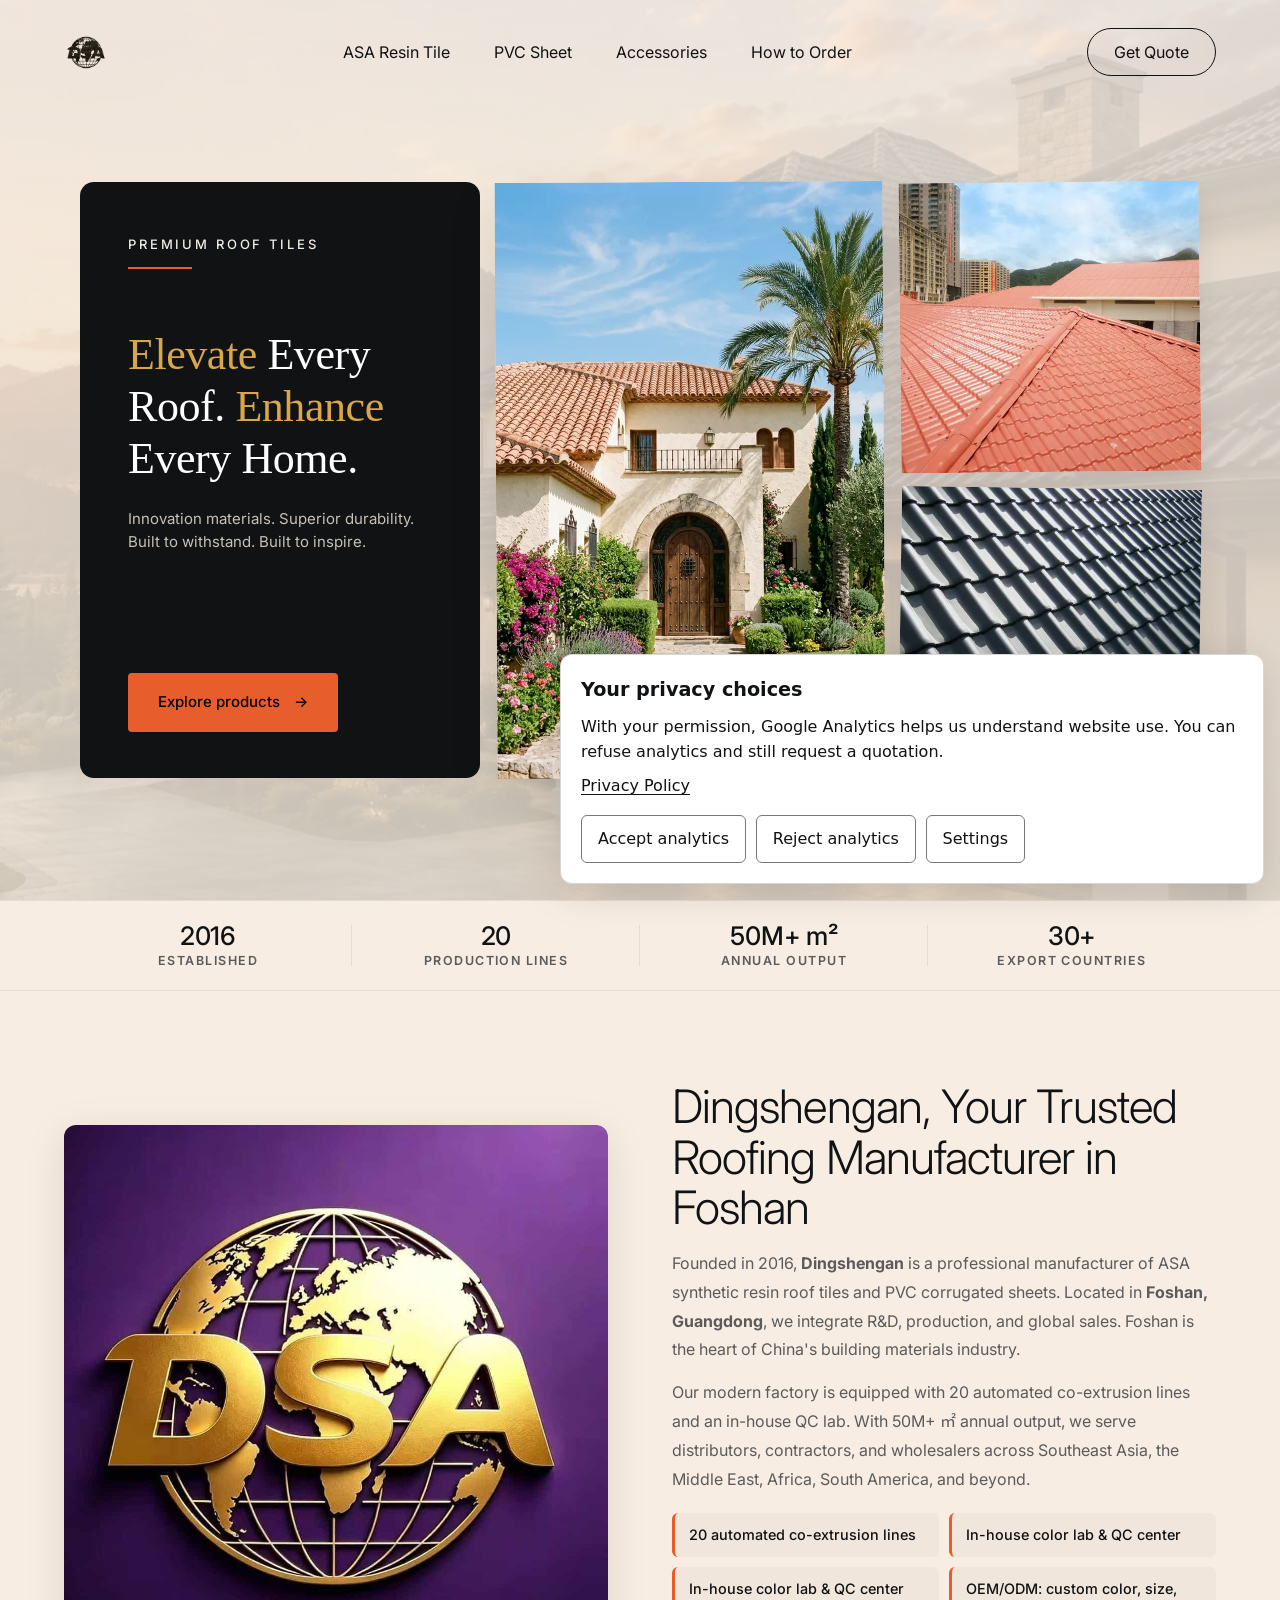
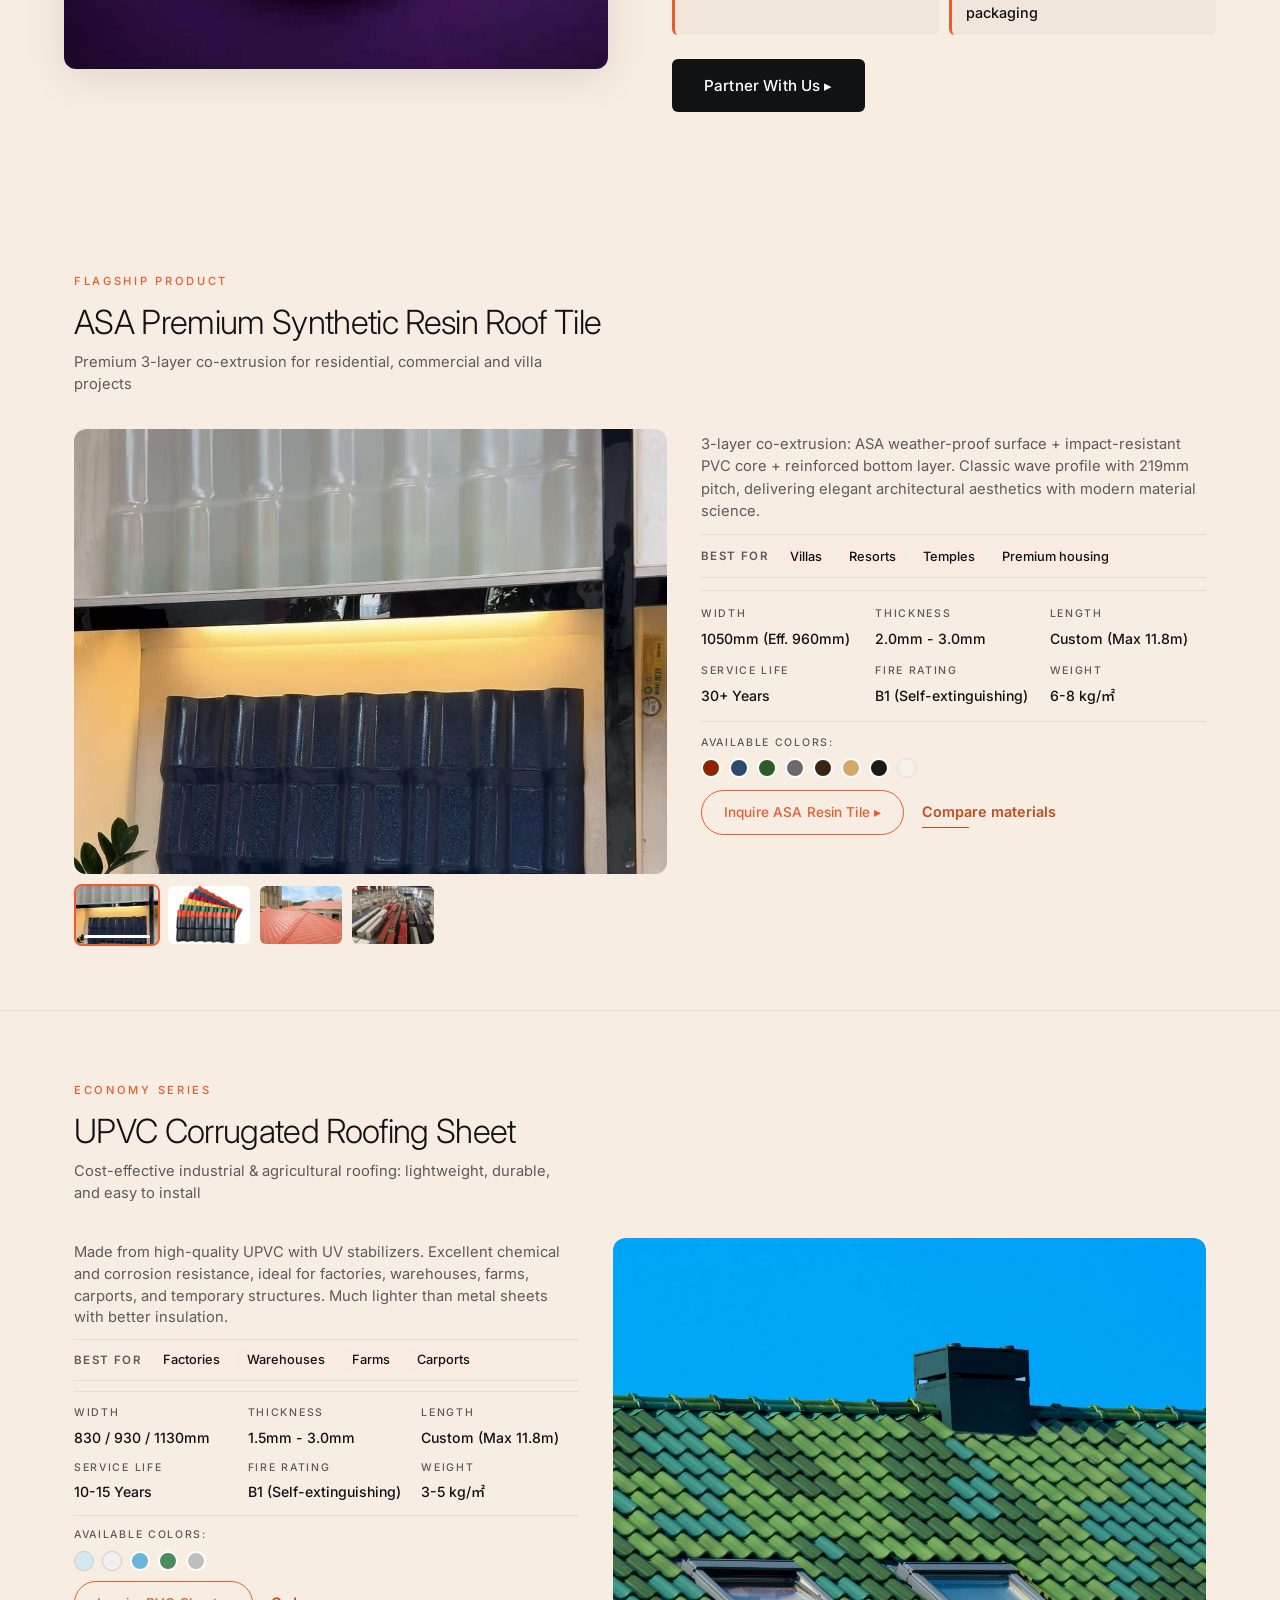
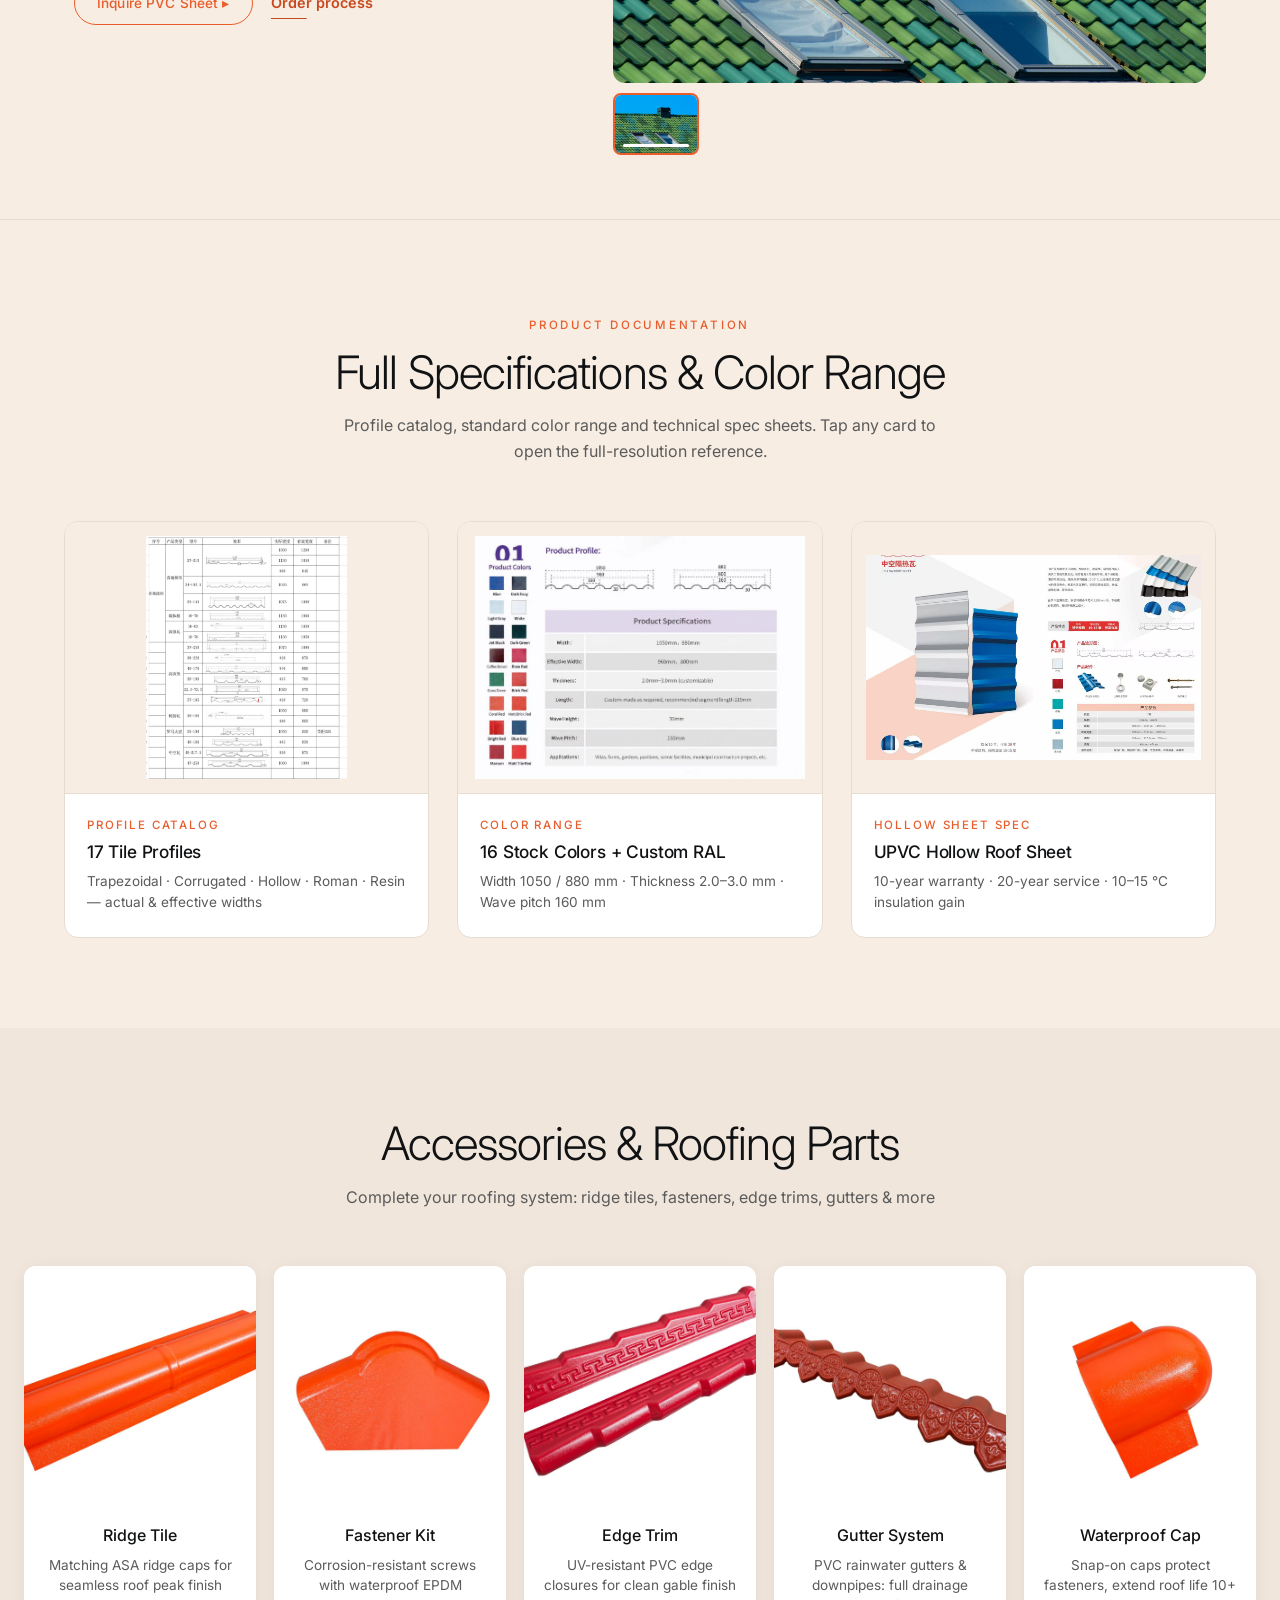
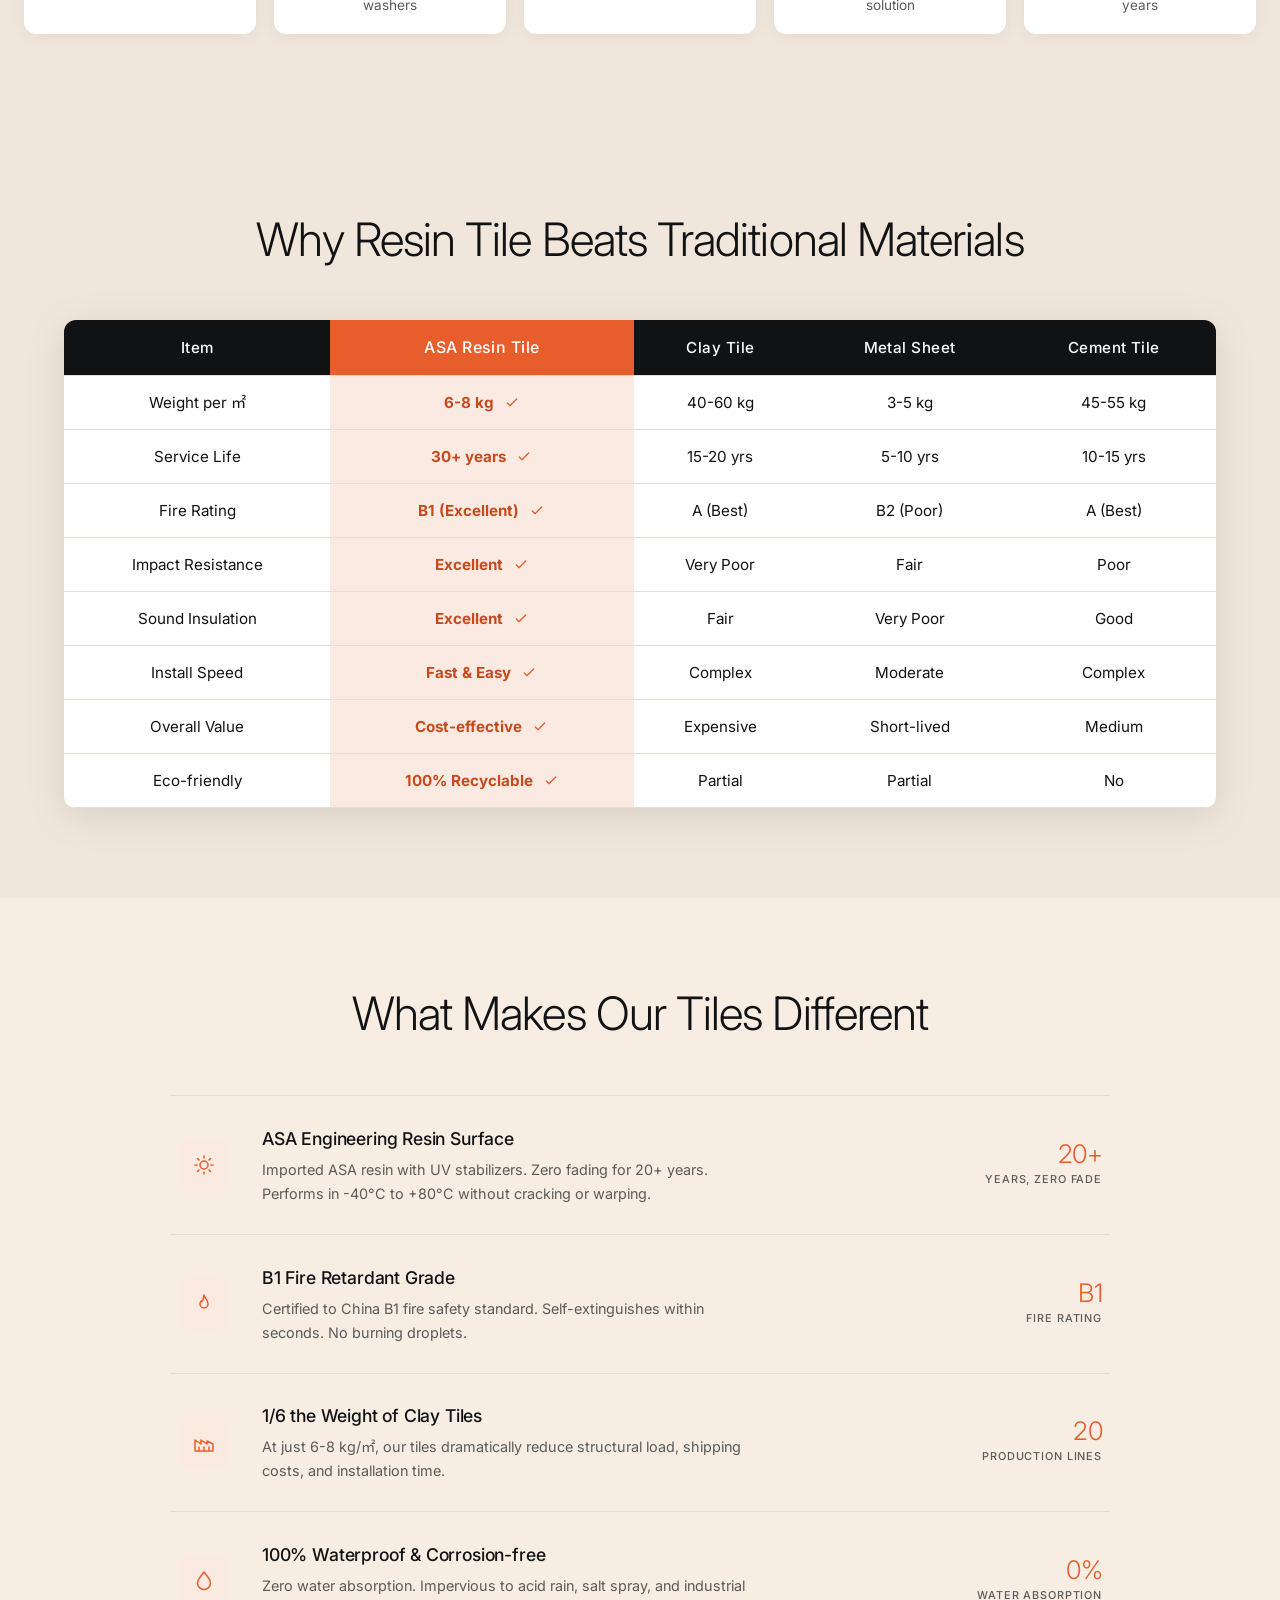
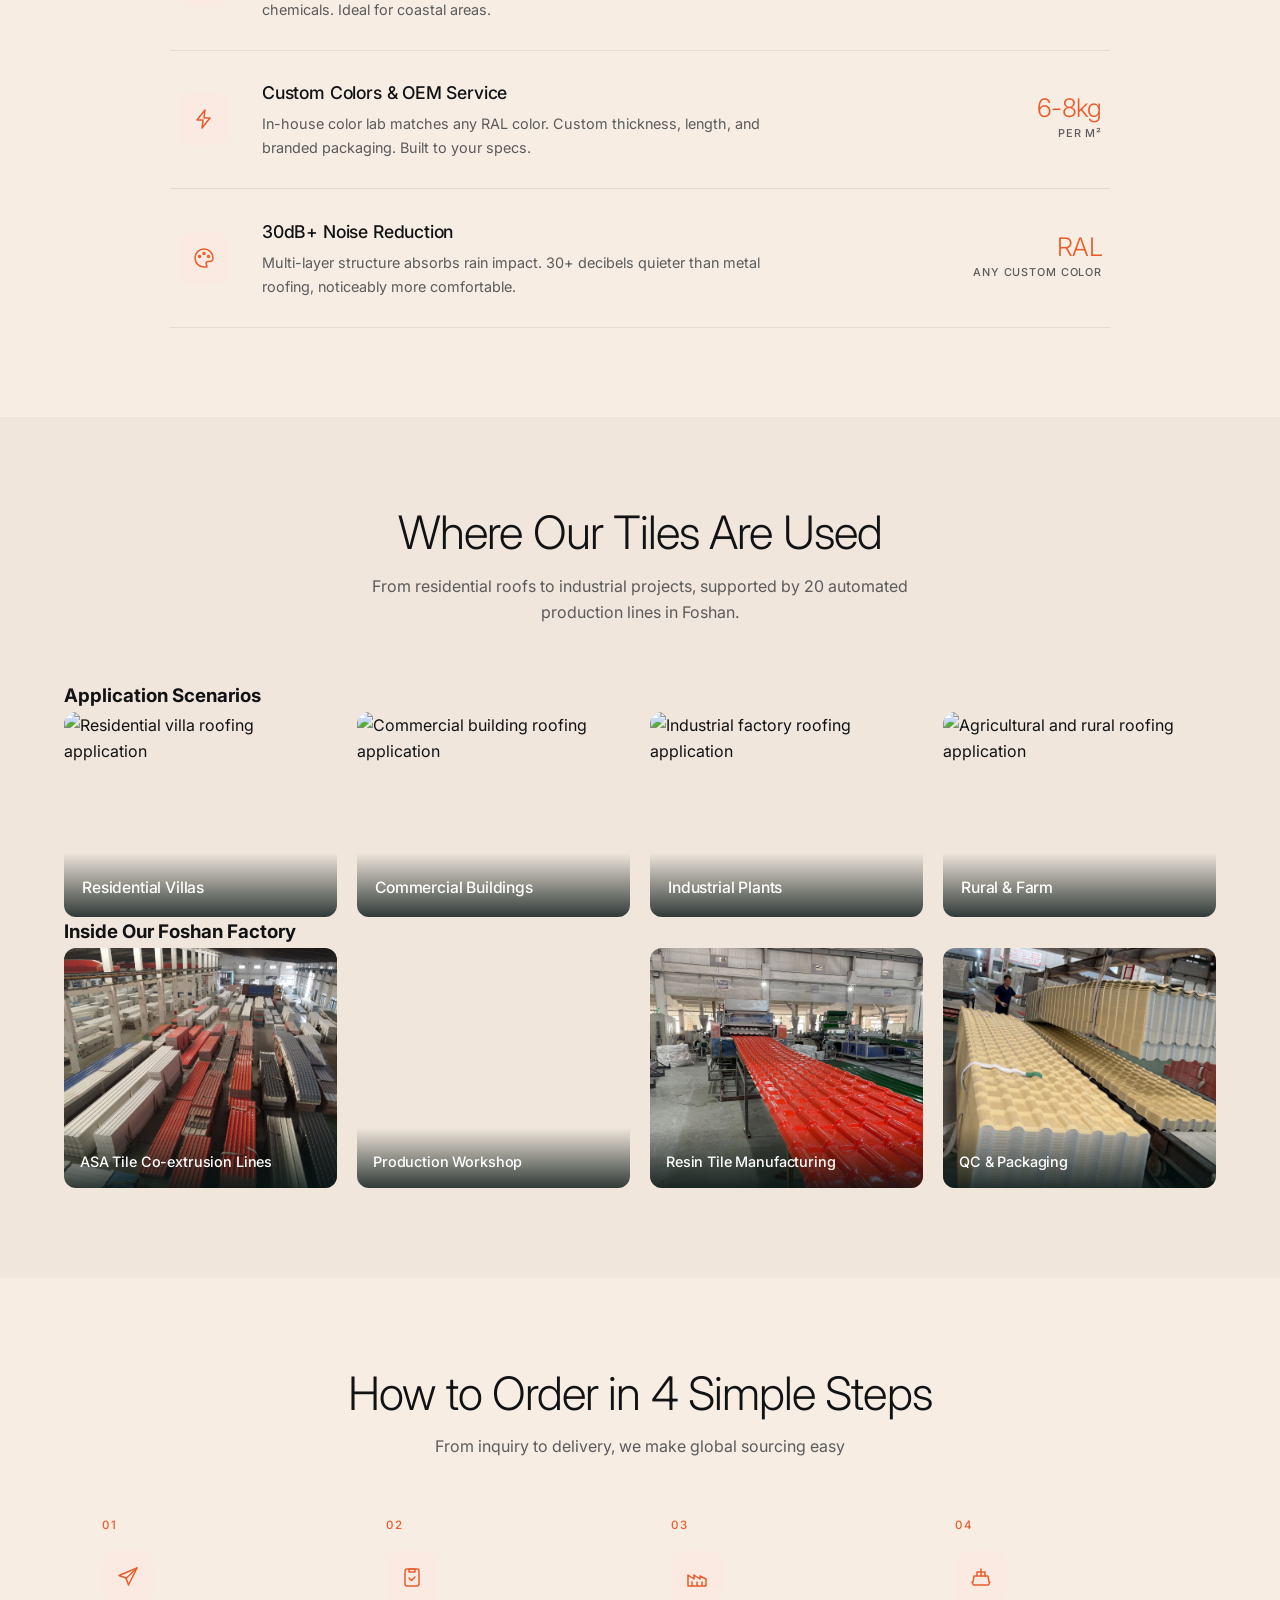
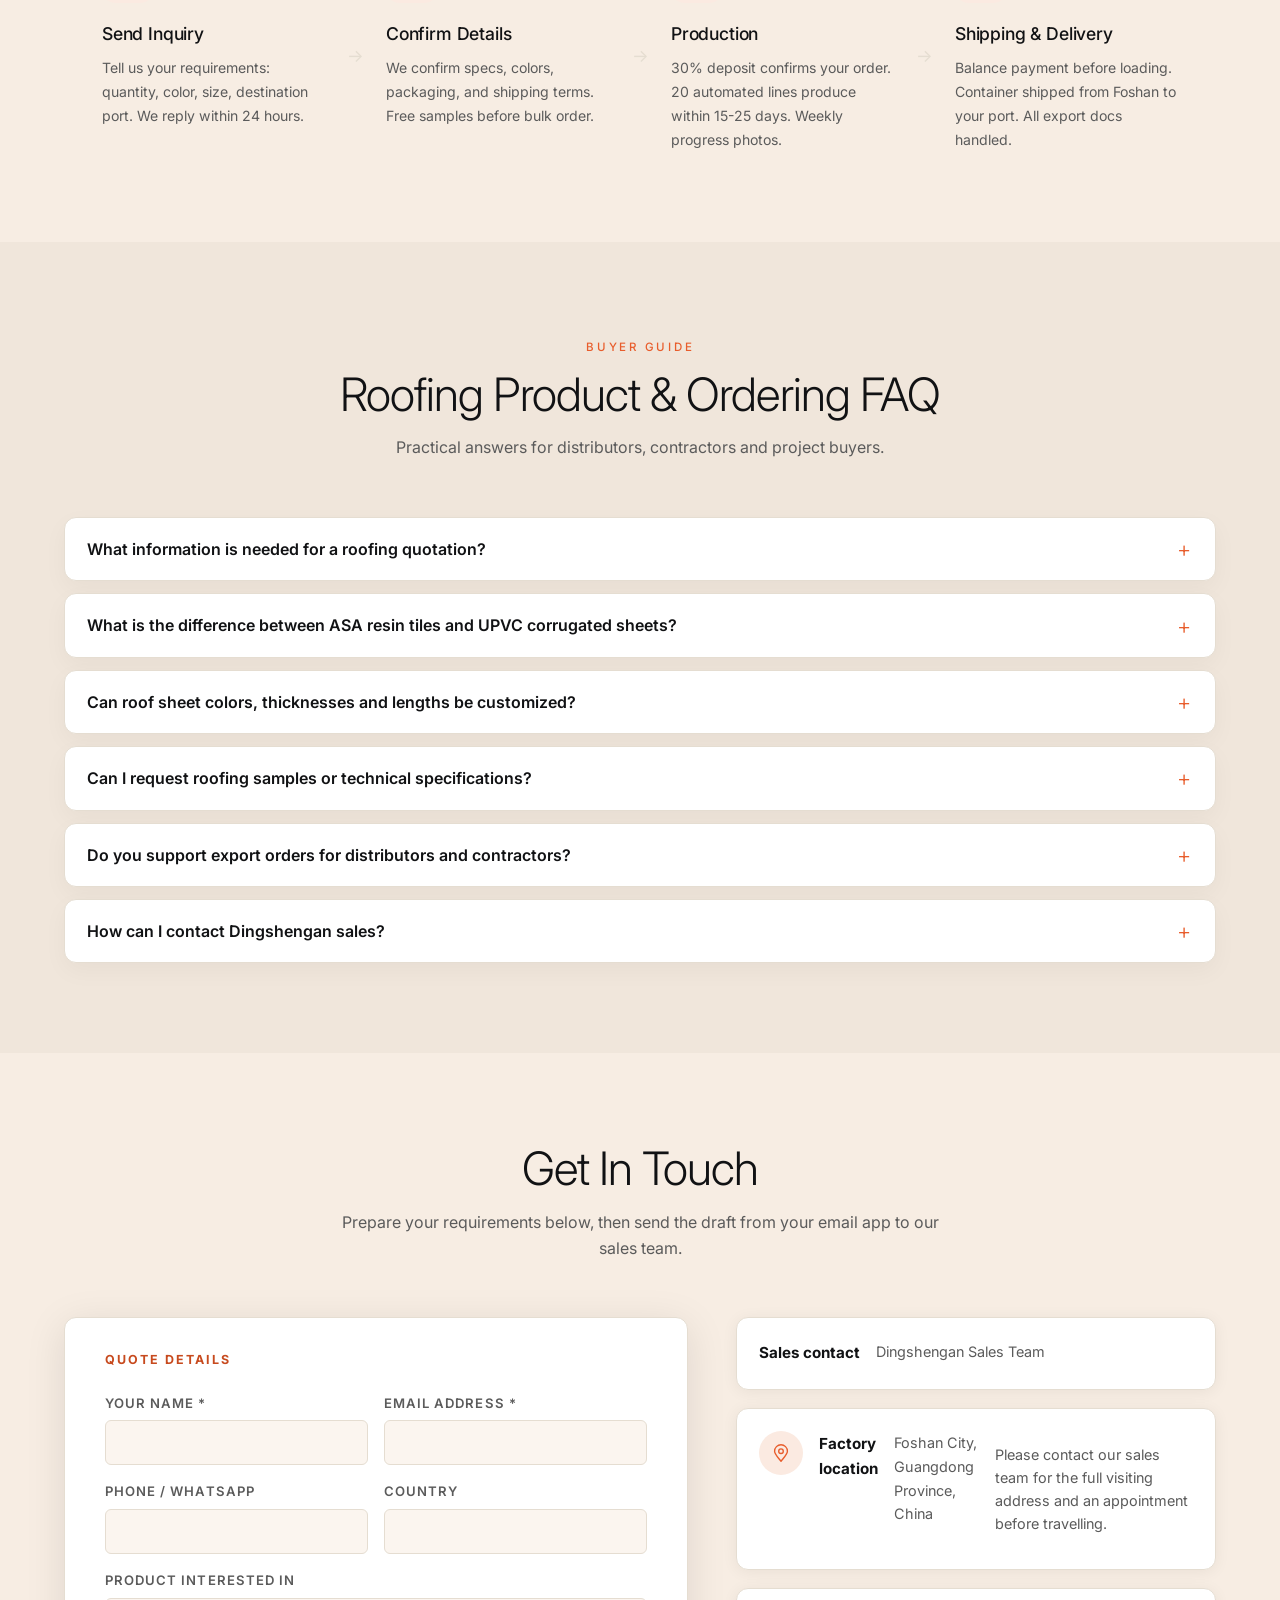
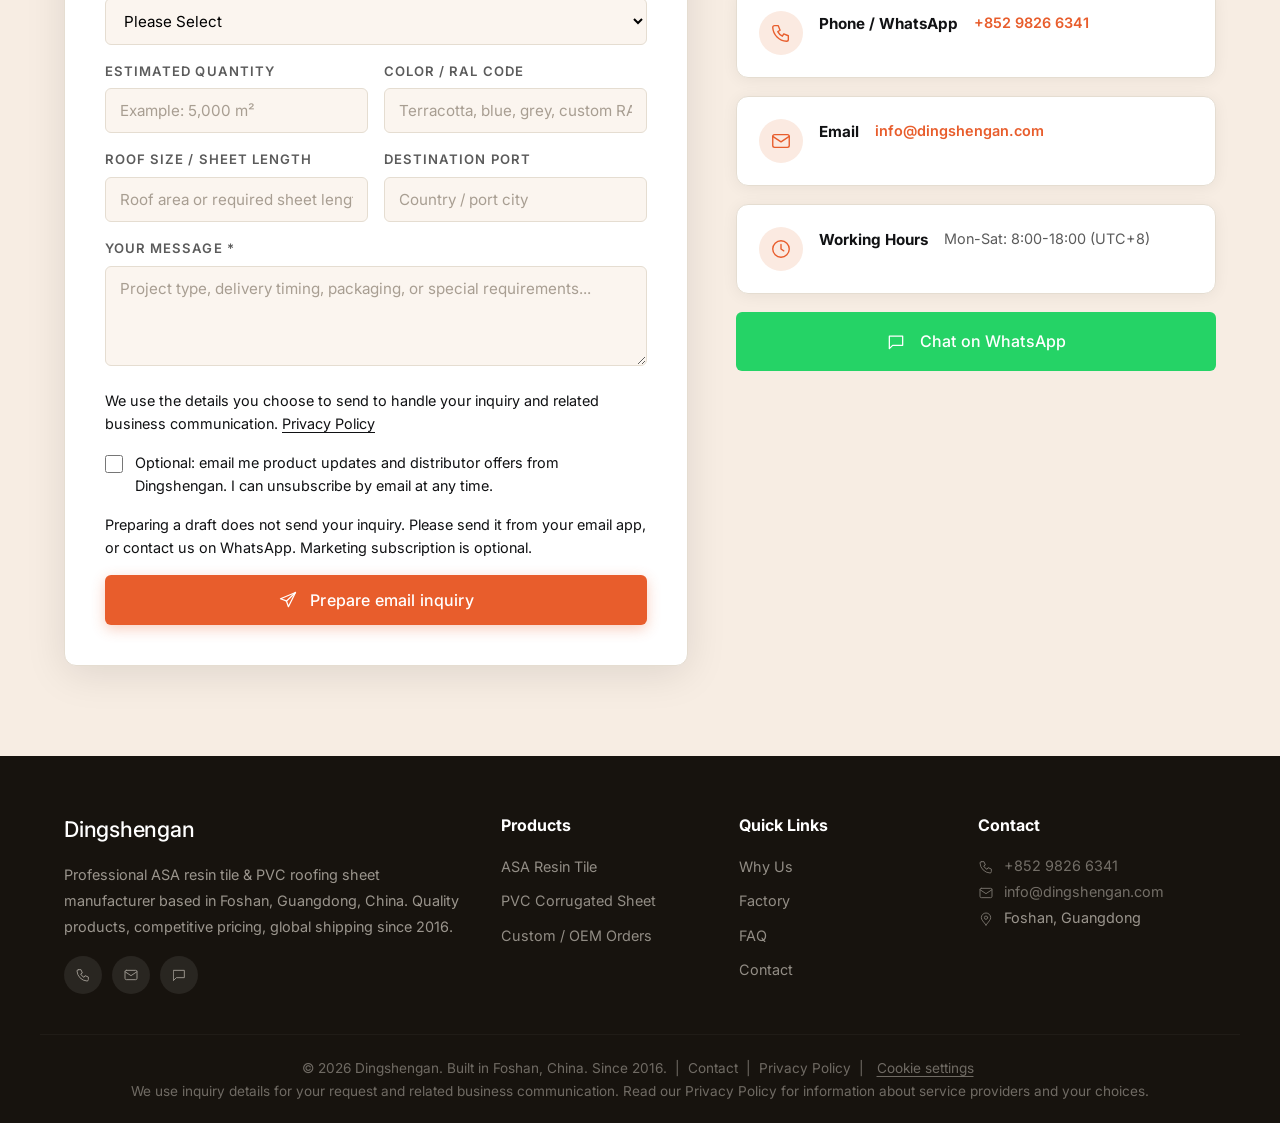
==== commit 886c6519: "Improve technical SEO and page performance" ====
--- a/index.html
+++ b/index.html
@@ -3,61 +3,175 @@
 <head>
   <meta charset="UTF-8">
   <meta name="viewport" content="width=device-width, initial-scale=1.0">
-  <meta name="description" content="Dingshengan | Professional ASA synthetic resin tile & UPVC corrugated roofing sheet manufacturer in Foshan, China. 20 production lines, B1 fireproof, 30-year warranty, OEM/ODM, global shipping since 2016.">
-  <meta name="keywords" content="ASA synthetic resin tile, UPVC corrugated sheet, roofing manufacturer, Foshan, Dingshengan, plastic roofing, roof tile, pvc roof sheet, resin tile factory, building material supplier">
-  <meta name="author" content="Dingshengan Building Materials">
-  <meta name="robots" content="index, follow">
-  <link rel="canonical" href="https://dingshengan.com/">
-  <link rel="alternate" hreflang="zh" href="https://dingshengan.com/">
-  <link rel="alternate" hreflang="en" href="https://dingshengan.com/">
-  <link rel="alternate" hreflang="x-default" href="https://dingshengan.com/">
-  <script src="https://unpkg.com/lenis@1.1.13/dist/lenis.min.js"></script>
+  <meta name="description" content="Foshan manufacturer of ASA synthetic resin roof tiles, UPVC corrugated roofing sheets and accessories. OEM/ODM support for global distributors and projects.">
+  <meta name="author" content="Dingshengan Building Materials">
+  <meta name="robots" content="index, follow, max-image-preview:large, max-snippet:-1, max-video-preview:-1">
+  <meta name="theme-color" content="#111214">
+  <meta name="format-detection" content="telephone=no">
+  <link rel="canonical" href="https://dingshengan.com/">
+  <link rel="preload" as="image" href="images/hero-products.webp" type="image/webp" fetchpriority="high">
+  <script src="https://unpkg.com/lenis@1.1.13/dist/lenis.min.js"></script>
 
   <!-- Open Graph / Social -->
-  <meta property="og:title" content="Dingshengan | ASA Resin Tile & PVC Roofing Sheet Manufacturer | Foshan">
-  <meta property="og:description" content="Professional roofing manufacturer in Foshan, China. 20 lines, B1 fireproof, 30-year warranty, OEM/ODM, global shipping.">
-  <meta property="og:type" content="website">
-  <meta property="og:url" content="https://dingshengan.com/">
-  <meta property="og:image" content="https://dingshengan.com/images/product-asa.jpg">
-  <meta name="twitter:card" content="summary_large_image">
-  <meta name="twitter:title" content="Dingshengan | ASA Resin Tile & PVC Roofing Sheet Manufacturer">
-  <meta name="twitter:description" content="Foshan, China. B1 fireproof, 30-year warranty, OEM/ODM, global shipping.">
+  <meta property="og:site_name" content="Dingshengan">
+  <meta property="og:title" content="ASA Resin Roof Tiles & UPVC Sheets Manufacturer | Dingshengan">
+  <meta property="og:description" content="ASA synthetic resin roof tiles, UPVC corrugated sheets and roofing accessories from a Foshan manufacturer serving global distributors and projects.">
+  <meta property="og:type" content="website">
+  <meta property="og:url" content="https://dingshengan.com/">
+  <meta property="og:image" content="https://dingshengan.com/images/og-dingshengan.jpg">
+  <meta property="og:image:width" content="1200">
+  <meta property="og:image:height" content="630">
+  <meta property="og:image:alt" content="Dingshengan ASA synthetic resin roof tiles">
+  <meta property="og:locale" content="en_US">
+  <meta name="twitter:card" content="summary_large_image">
+  <meta name="twitter:title" content="ASA Resin Roof Tiles & UPVC Sheets | Dingshengan">
+  <meta name="twitter:description" content="Roofing sheets and accessories from a Foshan manufacturer supporting OEM/ODM and export enquiries.">
+  <meta name="twitter:image" content="https://dingshengan.com/images/og-dingshengan.jpg">
+  <meta name="twitter:image:alt" content="Dingshengan ASA synthetic resin roof tiles">
 
   <!-- Schema.org Structured Data -->
-  <script type="application/ld+json">
-  {
-    "@context": "https://schema.org",
-    "@type": "Organization",
-    "name": "Dingshengan Building Materials",
-    "url": "https://dingshengan.com/",
-    "description": "Professional ASA synthetic resin tile and PVC corrugated roofing sheet manufacturer in Foshan, China.",
-    "foundingDate": "2016",
-    "address": { "@type": "PostalAddress", "addressLocality": "Foshan", "addressRegion": "Guangdong", "addressCountry": "CN" },
-    "contactPoint": { "@type": "ContactPoint", "telephone": "+85298266341", "email": "info@dingshengan.com", "contactType": "sales", "availableLanguage": ["English", "Chinese"] },
-    "sameAs": ["https://wa.me/85298266341"]
-  }
-  </script>
-  <script type="application/ld+json">
-  {
-    "@context": "https://schema.org",
-    "@type": "Product",
-    "name": "ASA Synthetic Resin Roof Tile",
-    "description": "Premium 3-layer co-extrusion ASA synthetic resin roof tile with B1 fire rating and 30-year warranty.",
-    "brand": { "@type": "Brand", "name": "Dingshengan" },
-    "manufacturer": { "@type": "Organization", "name": "Dingshengan Building Materials" },
-    "offers": { "@type": "Offer", "availability": "https://schema.org/InStock", "priceSpecification": { "@type": "UnitPriceSpecification", "minPrice": "2.60", "maxPrice": "5.50", "priceCurrency": "USD", "unitCode": "MTK" } }
-  }
-  </script>
-  <title>Dingshengan | ASA Resin Tile & PVC Roofing Sheet Manufacturer | Foshan</title>
+  <script type="application/ld+json">
+  {
+    "@context": "https://schema.org",
+    "@graph": [
+      {
+        "@type": "Organization",
+        "@id": "https://dingshengan.com/#organization",
+        "name": "Dingshengan Building Materials",
+        "alternateName": "Dingshengan",
+        "url": "https://dingshengan.com/",
+        "logo": {
+          "@type": "ImageObject",
+          "url": "https://dingshengan.com/images/logo.png",
+          "width": 500,
+          "height": 500
+        },
+        "description": "Manufacturer of ASA synthetic resin roof tiles, UPVC corrugated roofing sheets and roofing accessories in Foshan, China.",
+        "foundingDate": "2016",
+        "address": {
+          "@type": "PostalAddress",
+          "addressLocality": "Foshan",
+          "addressRegion": "Guangdong",
+          "addressCountry": "CN"
+        },
+        "contactPoint": {
+          "@type": "ContactPoint",
+          "telephone": "+85298266341",
+          "email": "info@dingshengan.com",
+          "contactType": "sales",
+          "availableLanguage": ["English", "Chinese"]
+        }
+      },
+      {
+        "@type": "WebSite",
+        "@id": "https://dingshengan.com/#website",
+        "url": "https://dingshengan.com/",
+        "name": "Dingshengan",
+        "publisher": { "@id": "https://dingshengan.com/#organization" },
+        "inLanguage": "en"
+      },
+      {
+        "@type": "Product",
+        "@id": "https://dingshengan.com/#asa-resin-tile",
+        "name": "ASA Synthetic Resin Roof Tile",
+        "description": "Three-layer co-extruded ASA synthetic resin roofing tile available in custom lengths and colors for residential and commercial projects.",
+        "image": "https://dingshengan.com/images/product-asa.jpg",
+        "category": "Roofing tiles",
+        "material": "ASA and PVC",
+        "brand": { "@type": "Brand", "name": "Dingshengan" },
+        "manufacturer": { "@id": "https://dingshengan.com/#organization" },
+        "additionalProperty": [
+          { "@type": "PropertyValue", "name": "Width", "value": "1050 mm; effective width 960 mm" },
+          { "@type": "PropertyValue", "name": "Thickness", "value": "2.0–3.0 mm" },
+          { "@type": "PropertyValue", "name": "Maximum custom length", "value": "11.8 m" }
+        ]
+      },
+      {
+        "@type": "Product",
+        "@id": "https://dingshengan.com/#upvc-roofing-sheet",
+        "name": "UPVC Corrugated Roofing Sheet",
+        "description": "Lightweight corrugated UPVC roofing sheet for factories, warehouses, farms, carports and other industrial or agricultural buildings.",
+        "image": "https://dingshengan.com/images/pexels-jan-van-der-wolf-11680885-9289942.jpg",
+        "category": "Roofing sheets",
+        "material": "UPVC",
+        "brand": { "@type": "Brand", "name": "Dingshengan" },
+        "manufacturer": { "@id": "https://dingshengan.com/#organization" },
+        "additionalProperty": [
+          { "@type": "PropertyValue", "name": "Available widths", "value": "830 mm, 930 mm and 1130 mm" },
+          { "@type": "PropertyValue", "name": "Thickness", "value": "1.5–3.0 mm" },
+          { "@type": "PropertyValue", "name": "Maximum custom length", "value": "11.8 m" }
+        ]
+      }
+    ]
+  }
+  </script>
+  <script type="application/ld+json">
+  {
+    "@context": "https://schema.org",
+    "@type": "FAQPage",
+    "mainEntity": [
+      {
+        "@type": "Question",
+        "name": "What information is needed for a roofing quotation?",
+        "acceptedAnswer": {
+          "@type": "Answer",
+          "text": "Send the product or profile, thickness, color, quantity, required sheet length, destination country or port, and any packaging requirements. The sales team can then confirm the specification and prepare a quotation."
+        }
+      },
+      {
+        "@type": "Question",
+        "name": "What is the difference between ASA resin tiles and UPVC corrugated sheets?",
+        "acceptedAnswer": {
+          "@type": "Answer",
+          "text": "ASA synthetic resin tiles are commonly selected for villas, resorts, temples and residential projects where appearance matters. UPVC corrugated sheets are a lightweight option for factories, warehouses, farms and carports. The suitable profile depends on the building, climate and project specification."
+        }
+      },
+      {
+        "@type": "Question",
+        "name": "Can roof sheet colors, thicknesses and lengths be customized?",
+        "acceptedAnswer": {
+          "@type": "Answer",
+          "text": "Dingshengan supports custom colors, sizes and packaging. Available profiles, production tolerances and order requirements are confirmed by the sales team for each project."
+        }
+      },
+      {
+        "@type": "Question",
+        "name": "Can I request roofing samples or technical specifications?",
+        "acceptedAnswer": {
+          "@type": "Answer",
+          "text": "Yes. Send the product and profile you are evaluating, your destination and the tests or dimensions you need. The sales team will confirm current sample availability, delivery cost and relevant technical documents."
+        }
+      },
+      {
+        "@type": "Question",
+        "name": "Do you support export orders for distributors and contractors?",
+        "acceptedAnswer": {
+          "@type": "Answer",
+          "text": "Yes. Dingshengan works with distributors, wholesalers, contractors and project buyers. Contact the sales team to discuss packaging, trade terms, destination-port requirements and export documents for the order."
+        }
+      },
+      {
+        "@type": "Question",
+        "name": "How can I contact Dingshengan sales?",
+        "acceptedAnswer": {
+          "@type": "Answer",
+          "text": "Email info@dingshengan.com or contact the sales team on WhatsApp at +852 9826 6341. Include your product, quantity and destination so the team can respond efficiently."
+        }
+      }
+    ]
+  }
+  </script>
+  <title>ASA Resin Roof Tiles &amp; UPVC Sheets Manufacturer | Dingshengan</title>
   <link rel="preconnect" href="https://fonts.googleapis.com">
   <link rel="preconnect" href="https://fonts.gstatic.com" crossorigin>
   <link href="https://fonts.googleapis.com/css2?family=Inter:wght@200;300;400;500;600&family=Italianno&family=Noto+Sans+SC:wght@400;500;700&display=swap" rel="stylesheet">
-  <link rel="stylesheet" href="css/style2.css?v=8">
-  <link rel="stylesheet" href="css/privacy.css?v=1">
+  <link rel="stylesheet" href="css/style2.css?v=9">
+  <link rel="stylesheet" href="css/privacy.css?v=1">
+  <link rel="apple-touch-icon" href="images/logo.png">
   <link rel="icon" href="data:image/svg+xml,<svg xmlns='http://www.w3.org/2000/svg' viewBox='0 0 32 32'><path d='M4 20L16 8l12 12' stroke='%23E85D2C' stroke-width='3' fill='none' stroke-linecap='round' stroke-linejoin='round'/></svg>">
 
-  <!-- Analytics loads only after the visitor opts in. -->
-  <script defer src="js/privacy.js?v=1"></script>
+  <!-- Analytics loads only after the visitor opts in. -->
+  <script defer src="js/privacy.js?v=1"></script>
 </head>
 <body>
 
@@ -154,7 +268,7 @@
   <header class="header" id="header">
     <div class="container header__inner">
       <a href="#home" class="header__logo" aria-label="Dingshengan home">
-        <img src="images/logo.png" alt="" class="header__logo-mark">
+        <img src="images/logo.png" alt="Dingshengan" class="header__logo-mark" width="500" height="500">
         
       </a>
       <nav class="header__nav" id="nav">
@@ -183,17 +297,17 @@
 
 <!-- ==================== HERO ==================== -->
   <section id="home" class="hero2" style="position:relative;min-height:100vh;display:flex;flex-direction:column;justify-content:center;padding:120px 0 60px;background:linear-gradient(180deg,#f7ede3 0%,#f0e6db 55%,#eee4d8 100%);overflow:hidden">
-    <img src="images/ChatGPT Image Aug 8, 2026, 11_50_05 AM.png" alt="" aria-hidden="true" style="position:absolute;inset:0;width:100%;height:130%;object-fit:cover;object-position:right top;opacity:0.15;transform:translateY(-20%);pointer-events:none">
+    <img src="images/hero-background.webp" alt="" aria-hidden="true" width="1280" height="853" decoding="async" style="position:absolute;inset:0;width:100%;height:130%;object-fit:cover;object-position:right top;opacity:0.15;transform:translateY(-20%);pointer-events:none">
     <div class="hero2__wrap" style="max-width:1200px;margin:0 auto;padding:0 40px;position:relative">
       <div class="hero2__grid" style="display:grid;grid-template-columns:400px 1fr 300px;grid-template-rows:290px 290px;gap:16px;position:relative">
         <div class="hero2__card" style="grid-column:1;grid-row:1 / span 2;background:#111214;border-radius:14px;padding:52px 48px 46px;color:#fff;display:flex;flex-direction:column;justify-content:space-between">
           <div>
-            <div data-i18n="hero_overline" style="font-size:13px;letter-spacing:0.22em;font-weight:500;text-transform:uppercase;color:#f0ebe4;margin-bottom:12px">Premuim Roof Tiles</div>
+            <div data-i18n="hero_overline" style="font-size:13px;letter-spacing:0.22em;font-weight:500;text-transform:uppercase;color:#f0ebe4;margin-bottom:12px">Premium Roof Tiles</div>
             <div style="width:64px;height:2px;background:#E85D2C;margin-bottom:60px"></div>
             <h1 data-i18n="hero_headline" style="font-family:'Inria Serif','Times New Roman',serif;font-weight:400;font-size:44px;line-height:1.18;letter-spacing:-0.01em;margin:0 0 22px;color:#fff">
               <span style="color:#D9A64A">Elevate</span> Every Roof. <span style="color:#D9A64A">Enhance</span> Every Home.
             </h1>
-            <p data-i18n="hero_tagline" style="font-family:'Inter',sans-serif;font-size:15px;line-height:1.55;color:#c7c1b8;margin:0">innovation materials. Superior durability.<br>Built to widthstand. Built to inspire</p>
+            <p data-i18n="hero_tagline" style="font-family:'Inter',sans-serif;font-size:15px;line-height:1.55;color:#c7c1b8;margin:0">Innovative materials. Reliable performance.<br>Made for demanding roofing projects.</p>
           </div>
           <a href="#asa" style="align-self:flex-start;display:inline-flex;align-items:center;gap:14px;background:#E85D2C;color:#000;padding:17px 30px;border-radius:4px;font-family:'Inter',sans-serif;font-size:15px;font-weight:500;text-decoration:none;margin-top:34px">
             <span data-i18n="hero_cta">explore products</span>
@@ -201,15 +315,15 @@
           </a>
         </div>
         <div class="hero2__main" style="grid-column:2;grid-row:1 / span 2;position:relative;overflow:hidden;transform:rotate(-0.3deg);box-shadow:0 20px 50px rgba(0,0,0,0.12)">
-          <img src="images/Gemini_Generated_Image_i1rsfhi1rsfhi1rs.png" alt="" style="width:100%;height:100%;object-fit:cover;display:block">
+          <img src="images/hero-products.webp" alt="ASA synthetic resin roof tiles in multiple colors" width="760" height="1018" fetchpriority="high" decoding="async" style="width:100%;height:100%;object-fit:cover;display:block">
         </div>
         <div class="hero2__thumb hero2__thumb--top" style="grid-column:3;grid-row:1;overflow:hidden;transform:rotate(-0.6deg);box-shadow:0 12px 30px rgba(0,0,0,0.08)">
-          <img src="images/asa-slide-2.jpg" alt="" style="width:100%;height:100%;object-fit:cover;display:block">
+          <img src="images/hero-asa-tile.webp" alt="Close-up of an ASA synthetic resin roof tile" width="640" height="480" decoding="async" style="width:100%;height:100%;object-fit:cover;display:block">
         </div>
         <div class="hero2__thumb hero2__thumb--bot" style="grid-column:3;grid-row:2;overflow:hidden;transform:rotate(0.8deg);box-shadow:0 12px 30px rgba(0,0,0,0.08)">
-          <img src="images/michael-jasmund-m_vEaZizd2s-unsplash.jpg" alt="" style="width:100%;height:100%;object-fit:cover;display:block">
-        </div>
-      </div>
+          <img src="images/hero-roof-application.webp" alt="Roofing sheets installed on an industrial building" width="640" height="480" decoding="async" style="width:100%;height:100%;object-fit:cover;display:block">
+        </div>
+      </div>
     </div>
   </section>
 
@@ -244,7 +358,7 @@
   <section class="about-strip section">
     <div class="container about-strip__grid">
       <div class="about-strip__image">
-        <img src="images/about-factory.jpg" alt="Dingshengan Factory" loading="lazy">
+        <img src="images/about-factory.jpg" alt="Dingshengan roofing materials factory in Foshan" width="1080" height="1080" loading="lazy" decoding="async">
         
       </div>
       <div class="about-strip__content">
@@ -274,18 +388,18 @@
         <div class="product-detail__gallery">
           <div class="product-detail__main product-carousel">
             <div class="product-carousel__slides">
-              <img src="images/asa-slide-new.jpg" alt="ASA Tile">
-              <img src="images/asa-slide-1.jpg" alt="ASA Tile">
-              <img src="images/asa-slide-2.jpg" alt="ASA Tile">
-              <img src="images/asa-slide-3.jpg" alt="ASA Tile">
+              <img src="images/asa-slide-new.jpg" alt="ASA synthetic resin tile profile" width="885" height="1600" loading="lazy" decoding="async">
+              <img src="images/asa-slide-1.jpg" alt="ASA resin roof tile installed on a building" width="1600" height="1200" loading="lazy" decoding="async">
+              <img src="images/asa-slide-2.jpg" alt="Close-up of ASA resin roofing tiles" width="1600" height="1200" loading="lazy" decoding="async">
+              <img src="images/asa-slide-3.jpg" alt="ASA synthetic resin roofing application" width="1600" height="1200" loading="lazy" decoding="async">
             </div>
             
           </div>
           <div class="product-detail__thumbs">
-            <button type="button" class="product-detail__thumb active" aria-label="Show ASA tile view 1"><img src="images/asa-slide-new.jpg" alt="ASA tile view 1" loading="lazy"></button>
-            <button type="button" class="product-detail__thumb" aria-label="Show ASA tile view 2"><img src="images/asa-slide-1.jpg" alt="ASA tile view 2" loading="lazy"></button>
-            <button type="button" class="product-detail__thumb" aria-label="Show ASA tile view 3"><img src="images/asa-slide-2.jpg" alt="ASA tile view 3" loading="lazy"></button>
-            <button type="button" class="product-detail__thumb" aria-label="Show ASA tile view 4"><img src="images/asa-slide-3.jpg" alt="ASA tile view 4" loading="lazy"></button>
+            <button type="button" class="product-detail__thumb active" aria-label="Show ASA tile profile"><img src="images/asa-slide-new.jpg" alt="" width="885" height="1600" loading="lazy" decoding="async"></button>
+            <button type="button" class="product-detail__thumb" aria-label="Show installed ASA roof tile"><img src="images/asa-slide-1.jpg" alt="" width="1600" height="1200" loading="lazy" decoding="async"></button>
+            <button type="button" class="product-detail__thumb" aria-label="Show ASA roof tile close-up"><img src="images/asa-slide-2.jpg" alt="" width="1600" height="1200" loading="lazy" decoding="async"></button>
+            <button type="button" class="product-detail__thumb" aria-label="Show ASA roofing application"><img src="images/asa-slide-3.jpg" alt="" width="1600" height="1200" loading="lazy" decoding="async"></button>
           </div>
         </div>
         <div class="product-detail__info">
@@ -345,17 +459,17 @@
         <div class="product-detail__gallery">
           <div class="product-detail__main product-carousel">
             <div class="product-carousel__slides">
-              <img src="images/pexels-jan-van-der-wolf-11680885-9289942.jpg" alt="PVC Sheet">
-              <img src="images/pexels-jan-van-der-wolf-11680885-38785734.jpg" alt="PVC Sheet">
-              <img src="images/pexels-jan-van-der-wolf-11680885-29114658.jpg" alt="PVC Sheet">
-              <img src="images/asa-slide-3_compressed.jpeg" alt="PVC Sheet">
+              <img src="images/pexels-jan-van-der-wolf-11680885-9289942.jpg" alt="UPVC corrugated roofing sheet application" width="4508" height="3005" loading="lazy" decoding="async">
+              <img src="images/pexels-jan-van-der-wolf-11680885-38785734.jpg" alt="Corrugated UPVC roof on an industrial building" width="1600" height="1067" loading="lazy" decoding="async">
+              <img src="images/pexels-jan-van-der-wolf-11680885-29114658.jpg" alt="Lightweight corrugated roofing sheets" width="1600" height="1067" loading="lazy" decoding="async">
+              <img src="images/asa-slide-3_compressed.jpeg" alt="UPVC roofing sheets installed on a building" width="8000" height="6000" loading="lazy" decoding="async">
             </div>
           </div>
           <div class="product-detail__thumbs">
-            <button type="button" class="product-detail__thumb active" aria-label="Show PVC sheet view 1"><img src="images/pexels-jan-van-der-wolf-11680885-9289942.jpg" alt="PVC sheet view 1" loading="lazy"></button>
-            <button type="button" class="product-detail__thumb" aria-label="Show PVC sheet view 2"><img src="images/pexels-jan-van-der-wolf-11680885-38785734.jpg" alt="PVC sheet view 2" loading="lazy"></button>
-            <button type="button" class="product-detail__thumb" aria-label="Show PVC sheet view 3"><img src="images/pexels-jan-van-der-wolf-11680885-29114658.jpg" alt="PVC sheet view 3" loading="lazy"></button>
-            <button type="button" class="product-detail__thumb" aria-label="Show PVC sheet view 4"><img src="images/asa-slide-3_compressed.jpeg" alt="PVC sheet view 4" loading="lazy"></button>
+            <button type="button" class="product-detail__thumb active" aria-label="Show UPVC roofing application 1"><img src="images/pexels-jan-van-der-wolf-11680885-9289942.jpg" alt="" width="4508" height="3005" loading="lazy" decoding="async"></button>
+            <button type="button" class="product-detail__thumb" aria-label="Show UPVC roofing application 2"><img src="images/pexels-jan-van-der-wolf-11680885-38785734.jpg" alt="" width="1600" height="1067" loading="lazy" decoding="async"></button>
+            <button type="button" class="product-detail__thumb" aria-label="Show UPVC roofing application 3"><img src="images/pexels-jan-van-der-wolf-11680885-29114658.jpg" alt="" width="1600" height="1067" loading="lazy" decoding="async"></button>
+            <button type="button" class="product-detail__thumb" aria-label="Show UPVC roofing application 4"><img src="images/asa-slide-3_compressed.jpeg" alt="" width="8000" height="6000" loading="lazy" decoding="async"></button>
           </div>
         </div>
         <div class="product-detail__info">
@@ -391,8 +505,8 @@
             </div>
           </div>
           <div class="product-detail__spec-dual">
-            <img src="images/pexels-jan-van-der-wolf-11680885-9289942.jpg" alt="PVC roofing application" loading="lazy">
-            <img src="images/asa-slide-new.jpg" alt="PVC roofing sheet detail" loading="lazy">
+            <img src="images/pexels-jan-van-der-wolf-11680885-9289942.jpg" alt="UPVC corrugated roofing application" width="4508" height="3005" loading="lazy" decoding="async">
+            <img src="images/asa-slide-new.jpg" alt="Roofing sheet profile detail" width="885" height="1600" loading="lazy" decoding="async">
           </div>
           <div class="product-detail__actions">
             <a href="#contact" class="btn btn--accent" data-i18n="prod_inquiry2">Send inquiry</a>
@@ -414,7 +528,7 @@
       <div class="refs__grid">
         <a class="refs__card" href="images/references/profile-catalog.jpg" target="_blank" rel="noopener" aria-label="Open full profile catalog in new tab">
           <figure class="refs__figure">
-            <img src="images/references/profile-catalog.jpg" alt="Full tile profile catalog: 17 profiles including trapezoidal, corrugated, hollow, Roman wave and resin tile — with actual and effective widths." loading="lazy">
+            <img src="images/references/profile-catalog.jpg" alt="Full tile profile catalog: 17 profiles including trapezoidal, corrugated, hollow, Roman wave and resin tile — with actual and effective widths." width="1183" height="1432" loading="lazy" decoding="async">
           </figure>
           <figcaption class="refs__caption">
             <span class="refs__eyebrow" data-i18n="refs_1_eyebrow">Profile Catalog</span>
@@ -424,7 +538,7 @@
         </a>
         <a class="refs__card" href="images/references/color-palette.jpg" target="_blank" rel="noopener" aria-label="Open full color range in new tab">
           <figure class="refs__figure">
-            <img src="images/references/color-palette.jpg" alt="Standard color range: 16 stock colors including Blue, Dark Gray, Light Gray, White, Jet Black, Dark Green, Coffee Brown, Rose Red, Grass Green, Brick Red, Coral Red, Matt Brick Red, Bright Red, Blue Gray, Maroon and Matt Tile Red." loading="lazy">
+            <img src="images/references/color-palette.jpg" alt="Standard color range: 16 stock colors including Blue, Dark Gray, Light Gray, White, Jet Black, Dark Green, Coffee Brown, Rose Red, Grass Green, Brick Red, Coral Red, Matt Brick Red, Bright Red, Blue Gray, Maroon and Matt Tile Red." width="1461" height="1077" loading="lazy" decoding="async">
           </figure>
           <figcaption class="refs__caption">
             <span class="refs__eyebrow" data-i18n="refs_2_eyebrow">Color Range</span>
@@ -434,7 +548,7 @@
         </a>
         <a class="refs__card" href="images/references/hollow-sheet-spec.jpg" target="_blank" rel="noopener" aria-label="Open UPVC hollow sheet spec in new tab">
           <figure class="refs__figure">
-            <img src="images/references/hollow-sheet-spec.jpg" alt="UPVC hollow roof sheet specification: hollow-core structure for improved insulation and durability, with product characteristics, accessories and dimensions." loading="lazy">
+            <img src="images/references/hollow-sheet-spec.jpg" alt="UPVC hollow roof sheet specification: hollow-core structure for improved insulation and durability, with product characteristics, accessories and dimensions." width="1320" height="807" loading="lazy" decoding="async">
           </figure>
           <figcaption class="refs__caption">
             <span class="refs__eyebrow" data-i18n="refs_3_eyebrow">Hollow Sheet Spec</span>
@@ -456,27 +570,27 @@
       </div>
       <div class="acc__grid">
         <div class="acc-card">
-          <img src="images/accessory-1.jpg" alt="Accessory" loading="lazy">
+          <img src="images/accessory-1.jpg" alt="Matching ASA ridge roof tile" width="1600" height="1066" loading="lazy" decoding="async">
           <h4 data-i18n="acc1_name">Ridge Tile / 脊瓦</h4>
           <p data-i18n="acc1_desc">Matching ASA ridge caps for seamless roof peak finish</p>
         </div>
         <div class="acc-card">
-          <img src="images/accessory-2.jpg" alt="Accessory" loading="lazy">
+          <img src="images/accessory-2.jpg" alt="Roof fastener kit with waterproof washers" width="1600" height="1066" loading="lazy" decoding="async">
           <h4 data-i18n="acc2_name">Fastener Kit / 螺丝套件</h4>
           <p data-i18n="acc2_desc">Corrosion-resistant screws with waterproof EPDM washers</p>
         </div>
         <div class="acc-card">
-          <img src="images/accessory-3.jpg" alt="Accessory" loading="lazy">
+          <img src="images/accessory-3.jpg" alt="PVC roof edge trim" width="1600" height="1066" loading="lazy" decoding="async">
           <h4 data-i18n="acc3_name">Edge Trim / 封檐板</h4>
           <p data-i18n="acc3_desc">UV-resistant PVC edge closures for clean gable finish</p>
         </div>
         <div class="acc-card">
-          <img src="images/accessory-4.jpg" alt="Accessory" loading="lazy">
+          <img src="images/accessory-4.jpg" alt="PVC rain gutter and downpipe system" width="1600" height="1200" loading="lazy" decoding="async">
           <h4 data-i18n="acc4_name">Gutter System / 天沟</h4>
           <p data-i18n="acc4_desc">PVC rainwater gutters & downpipes: full drainage solution</p>
         </div>
         <div class="acc-card">
-          <img src="images/accessory-5.jpg" alt="Accessory" loading="lazy">
+          <img src="images/accessory-5.jpg" alt="Waterproof roofing screw cap" width="1600" height="1066" loading="lazy" decoding="async">
           <h4 data-i18n="acc5_name">Waterproof Cap / 防水帽</h4>
           <p data-i18n="acc5_desc">Snap-on caps protect fasteners, extend roof life 10+ years</p>
         </div>
@@ -587,29 +701,29 @@
       <h3 class="media-group__title">Application Scenarios</h3>
       <div class="apps__grid">
         <div class="app-card">
-          <img src="https://images.unsplash.com/photo-1600585154340-be6161a56a0c?w=400&h=280&fit=crop" alt="Villa" loading="lazy">
+          <img src="https://images.unsplash.com/photo-1600585154340-be6161a56a0c?w=400&h=280&fit=crop" alt="Residential villa roofing application" width="400" height="280" loading="lazy" decoding="async">
           <div class="app-card__label" data-i18n="app1">Residential Villas</div>
         </div>
         <div class="app-card">
-          <img src="https://images.unsplash.com/photo-1486406146926-c627a92ad1ab?w=400&h=280&fit=crop" alt="Commercial" loading="lazy">
+          <img src="https://images.unsplash.com/photo-1486406146926-c627a92ad1ab?w=400&h=280&fit=crop" alt="Commercial building roofing application" width="400" height="280" loading="lazy" decoding="async">
           <div class="app-card__label" data-i18n="app2">Commercial Buildings</div>
         </div>
         <div class="app-card">
-          <img src="https://images.unsplash.com/photo-1581092160562-40aa08e78837?w=400&h=280&fit=crop" alt="Industrial" loading="lazy">
+          <img src="https://images.unsplash.com/photo-1581092160562-40aa08e78837?w=400&h=280&fit=crop" alt="Industrial factory roofing application" width="400" height="280" loading="lazy" decoding="async">
           <div class="app-card__label" data-i18n="app4">Industrial Plants</div>
         </div>
         <div class="app-card">
-          <img src="https://images.unsplash.com/photo-1504610926078-a1611febcad3?w=400&h=280&fit=crop" alt="Rural" loading="lazy">
+          <img src="https://images.unsplash.com/photo-1504610926078-a1611febcad3?w=400&h=280&fit=crop" alt="Agricultural and rural roofing application" width="400" height="280" loading="lazy" decoding="async">
           <div class="app-card__label" data-i18n="app5">Rural & Agricultural</div>
         </div>
       </div>
 
       <h3 class="media-group__title media-group__title--factory">Inside Our Foshan Factory</h3>
       <div class="factory__grid">
-        <div class="factory__card"><img src="images/factory-1.jpg" alt="Production Line" loading="lazy"><span data-i18n="fac1">ASA Tile Co-extrusion Lines</span></div>
-        <div class="factory__card"><img src="images/factory-2.jpg" alt="Workshop" loading="lazy"><span data-i18n="fac2">Production Workshop</span></div>
-        <div class="factory__card"><img src="images/factory-3.jpg" alt="Manufacturing" loading="lazy"><span data-i18n="fac3">Resin Tile Manufacturing</span></div>
-        <div class="factory__card"><img src="images/factory-4.jpg" alt="Shipping" loading="lazy"><span data-i18n="fac4">Container Loading & Export</span></div>
+        <div class="factory__card"><img src="images/factory-1.jpg" alt="ASA tile co-extrusion production line" width="1600" height="1200" loading="lazy" decoding="async"><span data-i18n="fac1">ASA Tile Co-extrusion Lines</span></div>
+        <div class="factory__card"><img src="images/factory-2.jpg" alt="Dingshengan roofing production workshop" width="900" height="1600" loading="lazy" decoding="async"><span data-i18n="fac2">Production Workshop</span></div>
+        <div class="factory__card"><img src="images/factory-3.jpg" alt="Synthetic resin tile manufacturing process" width="1600" height="1200" loading="lazy" decoding="async"><span data-i18n="fac3">Resin Tile Manufacturing</span></div>
+        <div class="factory__card"><img src="images/factory-4.jpg" alt="Roofing products prepared for container export" width="1200" height="1600" loading="lazy" decoding="async"><span data-i18n="fac4">Container Loading & Export</span></div>
       </div>
     </div>
   </section>
@@ -652,18 +766,55 @@
         </div>
       </div>
     </div>
-  </section>
-
-  <!-- ==================== CONTACT ==================== -->
+  </section>
+
+  <!-- ==================== FAQ ==================== -->
+  <section class="section section--alt faq" id="faq" aria-labelledby="faq-title">
+    <div class="container faq__wrap">
+      <div class="section__header">
+        <span class="section__overline" data-i18n="faq_overline">Buyer Guide</span>
+        <h2 class="section__title" id="faq-title" data-i18n="seo_faq_title">Roofing Product &amp; Ordering FAQ</h2>
+        <p class="section__subtitle" data-i18n="faq_intro">Practical answers for distributors, contractors and project buyers.</p>
+      </div>
+      <div class="faq__list">
+        <details>
+          <summary data-i18n="seo_faq1_q">What information is needed for a roofing quotation?</summary>
+          <p data-i18n="seo_faq1_a">Send the product or profile, thickness, color, quantity, required sheet length, destination country or port, and any packaging requirements. Our sales team can then confirm the specification and prepare a quotation.</p>
+        </details>
+        <details>
+          <summary data-i18n="seo_faq2_q">What is the difference between ASA resin tiles and UPVC corrugated sheets?</summary>
+          <p data-i18n="seo_faq2_a">ASA synthetic resin tiles are commonly selected for villas, resorts, temples and residential projects where appearance matters. UPVC corrugated sheets are a lightweight option for factories, warehouses, farms and carports. The suitable profile depends on the building, climate and project specification.</p>
+        </details>
+        <details>
+          <summary data-i18n="seo_faq3_q">Can roof sheet colors, thicknesses and lengths be customized?</summary>
+          <p data-i18n="seo_faq3_a">Dingshengan supports custom colors, sizes and packaging. Available profiles, production tolerances and order requirements are confirmed by our sales team for each project.</p>
+        </details>
+        <details>
+          <summary data-i18n="seo_faq4_q">Can I request roofing samples or technical specifications?</summary>
+          <p data-i18n="seo_faq4_a">Yes. Send the product and profile you are evaluating, your destination and the tests or dimensions you need. Our sales team will confirm current sample availability, delivery cost and relevant technical documents.</p>
+        </details>
+        <details>
+          <summary data-i18n="seo_faq5_q">Do you support export orders for distributors and contractors?</summary>
+          <p data-i18n="seo_faq5_a">Yes. We work with distributors, wholesalers, contractors and project buyers. Contact our sales team to discuss packaging, trade terms, destination-port requirements and export documents for your order.</p>
+        </details>
+        <details>
+          <summary data-i18n="seo_faq6_q">How can I contact Dingshengan sales?</summary>
+          <p data-i18n="seo_faq6_a">Email info@dingshengan.com or contact us on WhatsApp at +852 9826 6341. Include your product, quantity and destination so we can respond efficiently.</p>
+        </details>
+      </div>
+    </div>
+  </section>
+
+  <!-- ==================== CONTACT ==================== -->
   <section class="contact section" id="contact">
     <div class="container">
       <div class="section__header">
         
         <h2 class="section__title" data-i18n="contact_title">Request Factory Quote</h2>
-        <p class="section__subtitle" data-i18n="contact_subtitle">Prepare your requirements below, then send the draft from your email app to our sales team.</p>
+        <p class="section__subtitle" data-i18n="contact_subtitle">Prepare your requirements below, then send the draft from your email app to our sales team.</p>
       </div>
       <div class="contact__grid">
-        <form class="contact__form" id="contactForm" method="post" aria-describedby="inquiry-notice">
+        <form class="contact__form" id="contactForm" method="post" aria-describedby="inquiry-notice">
           <div class="form-row">
             <div class="form-group"><label data-i18n="form_name" for="f-name">Your Name *</label><input type="text" name="name" id="f-name" required></div>
             <div class="form-group"><label data-i18n="form_email" for="f-email">Email Address *</label><input type="email" name="email" id="f-email" required></div>
@@ -691,27 +842,27 @@
           </div>
           <div class="form-group">
             <label data-i18n="form_message" for="f-message">Your Message *</label>
-            <textarea name="message" id="f-message" rows="3" maxlength="4000" required placeholder="Project type, delivery timing, packaging, or special requirements..."></textarea>
-          </div>
-          <p class="inquiry-notice" id="inquiry-notice"><span data-i18n="form_notice">We use the details you choose to send to handle your inquiry and related business communication.</span> <a href="privacy.html" data-i18n="privacy_link">Privacy Policy</a></p>
-          <label class="inquiry-optin"><input type="checkbox" name="email_marketing_opt_in" value="yes"><span data-i18n="form_optin">Optional: email me product updates and distributor offers from Dingshengan. I can unsubscribe by email at any time.</span></label>
-          <p class="inquiry-notice" data-i18n="form_delivery_note">Preparing a draft does not send your inquiry. Please send it from your email app, or contact us on WhatsApp. Marketing subscription is optional.</p>
-          <button type="submit" id="prepareInquiry" disabled class="btn btn--accent btn--full"><svg aria-hidden="true" class="icon icon--md"><use href="#i-send"/></svg><span data-i18n="form_submit">Prepare email inquiry</span></button>
-          <noscript><p>Please send your requirements directly to <a href="mailto:info@dingshengan.com">info@dingshengan.com</a> or <a href="https://wa.me/85298266341">WhatsApp +852 9826 6341</a>.</p></noscript>
-          <section class="inquiry-draft" id="inquiryDraft" hidden aria-labelledby="draftTitle">
-            <h3 id="draftTitle" data-i18n="form_draft_title">Your email draft is ready — not sent yet</h3>
-            <p role="status" data-i18n="form_draft_note">Open your email app, review the draft and click Send there. If it does not open, copy the text below and email info@dingshengan.com.</p>
-            <label for="draftBody" data-i18n="form_draft_label">Inquiry text</label>
-            <textarea id="draftBody" rows="10" readonly></textarea>
-            <button type="button" class="btn btn--accent" id="draftEmail" data-i18n="form_draft_open">Open email app</button>
-            <p id="draftLengthNote" hidden data-i18n="form_draft_long">For this longer inquiry, copy the text above into your email app before sending.</p>
-          </section>
-        </form>
-        <div class="contact__sidebar">
-          <div class="contact-card"><h4 data-i18n="cinfo_team_label">Sales contact</h4><p data-i18n="cinfo_team">Dingshengan Sales Team</p></div>
-          <div class="contact-card"><div class="contact-card__icon"><svg aria-hidden="true" class="icon"><use href="#i-pin"/></svg></div><h4 data-i18n="cinfo_address_label">Factory location</h4><p data-i18n="cinfo_address">Foshan City, Guangdong Province, China</p><p class="inquiry-notice" data-i18n="cinfo_visit">Please contact our sales team for the full visiting address and an appointment before travelling.</p></div>
+            <textarea name="message" id="f-message" rows="3" maxlength="4000" required placeholder="Project type, delivery timing, packaging, or special requirements..."></textarea>
+          </div>
+          <p class="inquiry-notice" id="inquiry-notice"><span data-i18n="form_notice">We use the details you choose to send to handle your inquiry and related business communication.</span> <a href="privacy.html" data-i18n="privacy_link">Privacy Policy</a></p>
+          <label class="inquiry-optin"><input type="checkbox" name="email_marketing_opt_in" value="yes"><span data-i18n="form_optin">Optional: email me product updates and distributor offers from Dingshengan. I can unsubscribe by email at any time.</span></label>
+          <p class="inquiry-notice" data-i18n="form_delivery_note">Preparing a draft does not send your inquiry. Please send it from your email app, or contact us on WhatsApp. Marketing subscription is optional.</p>
+          <button type="submit" id="prepareInquiry" disabled class="btn btn--accent btn--full"><svg aria-hidden="true" class="icon icon--md"><use href="#i-send"/></svg><span data-i18n="form_submit">Prepare email inquiry</span></button>
+          <noscript><p>Please send your requirements directly to <a href="mailto:info@dingshengan.com">info@dingshengan.com</a> or <a href="https://wa.me/85298266341">WhatsApp +852 9826 6341</a>.</p></noscript>
+          <section class="inquiry-draft" id="inquiryDraft" hidden aria-labelledby="draftTitle">
+            <h3 id="draftTitle" data-i18n="form_draft_title">Your email draft is ready — not sent yet</h3>
+            <p role="status" data-i18n="form_draft_note">Open your email app, review the draft and click Send there. If it does not open, copy the text below and email info@dingshengan.com.</p>
+            <label for="draftBody" data-i18n="form_draft_label">Inquiry text</label>
+            <textarea id="draftBody" rows="10" readonly></textarea>
+            <button type="button" class="btn btn--accent" id="draftEmail" data-i18n="form_draft_open">Open email app</button>
+            <p id="draftLengthNote" hidden data-i18n="form_draft_long">For this longer inquiry, copy the text above into your email app before sending.</p>
+          </section>
+        </form>
+        <div class="contact__sidebar">
+          <div class="contact-card"><h4 data-i18n="cinfo_team_label">Sales contact</h4><p data-i18n="cinfo_team">Dingshengan Sales Team</p></div>
+          <div class="contact-card"><div class="contact-card__icon"><svg aria-hidden="true" class="icon"><use href="#i-pin"/></svg></div><h4 data-i18n="cinfo_address_label">Factory location</h4><p data-i18n="cinfo_address">Foshan City, Guangdong Province, China</p><p class="inquiry-notice" data-i18n="cinfo_visit">Please contact our sales team for the full visiting address and an appointment before travelling.</p></div>
           <div class="contact-card"><div class="contact-card__icon"><svg aria-hidden="true" class="icon"><use href="#i-phone"/></svg></div><h4 data-i18n="cinfo_phone_label">Phone / WhatsApp</h4><p><a href="tel:+85298266341">+852 9826 6341</a></p></div>
-          <div class="contact-card"><div class="contact-card__icon"><svg aria-hidden="true" class="icon"><use href="#i-mail"/></svg></div><h4 data-i18n="cinfo_email_label">Email</h4><p><a href="mailto:info@dingshengan.com">info@dingshengan.com</a></p></div>
+          <div class="contact-card"><div class="contact-card__icon"><svg aria-hidden="true" class="icon"><use href="#i-mail"/></svg></div><h4 data-i18n="cinfo_email_label">Email</h4><p><a href="mailto:info@dingshengan.com">info@dingshengan.com</a></p></div>
           <div class="contact-card"><div class="contact-card__icon"><svg aria-hidden="true" class="icon"><use href="#i-clock"/></svg></div><h4 data-i18n="cinfo_hours_label">Working Hours</h4><p data-i18n="cinfo_hours">Mon-Sat: 8:00-18:00 (UTC+8)</p></div>
           <a href="https://wa.me/85298266341" target="_blank" rel="noopener" class="btn btn--whatsapp"><svg aria-hidden="true" class="icon icon--md"><use href="#i-chat"/></svg>Chat on WhatsApp</a>
         </div>
@@ -726,7 +877,7 @@
     <button class="lightbox__close" id="lightboxClose" type="button" aria-label="Close preview">
       <svg width="20" height="20" viewBox="0 0 24 24" fill="none" stroke="currentColor" stroke-width="2" stroke-linecap="round" aria-hidden="true"><path d="M18 6L6 18M6 6l12 12"/></svg>
     </button>
-    <img class="lightbox__img" id="lightboxImg" alt="">
+    <img class="lightbox__img" id="lightboxImg" alt="" width="1600" height="1200">
   </div>
 
   <!-- ==================== FOOTER ==================== -->
@@ -738,7 +889,7 @@
         <div class="footer__social">
           <a href="https://wa.me/85298266341" target="_blank" rel="noopener" aria-label="WhatsApp"><svg aria-hidden="true" class="icon icon--sm"><use href="#i-phone"/></svg></a>
           <a href="mailto:info@dingshengan.com" aria-label="Email"><svg aria-hidden="true" class="icon icon--sm"><use href="#i-mail"/></svg></a>
-          <a href="https://wa.me/85298266341" target="_blank" rel="noopener" aria-label="Chat on WhatsApp"><svg aria-hidden="true" class="icon icon--sm"><use href="#i-chat"/></svg></a>
+          <a href="https://wa.me/85298266341" target="_blank" rel="noopener" aria-label="Chat on WhatsApp"><svg aria-hidden="true" class="icon icon--sm"><use href="#i-chat"/></svg></a>
         </div>
       </div>
       <div class="footer__col">
@@ -752,22 +903,22 @@
       <div class="footer__col">
         <h4 data-i18n="footer_links_title">Quick Links</h4>
         <ul>
-          <li><a href="#why" data-i18n="nav_why">Why Us</a></li>
-          <li><a href="#factory" data-i18n="nav_factory">Factory</a></li>
-          
-          <li><a href="#contact" data-i18n="nav_contact">Contact</a></li>
+          <li><a href="#why" data-i18n="nav_why">Why Us</a></li>
+          <li><a href="#factory" data-i18n="nav_factory">Factory</a></li>
+          <li><a href="#faq" data-i18n="nav_faq">FAQ</a></li>
+          <li><a href="#contact" data-i18n="nav_contact">Contact</a></li>
         </ul>
       </div>
       <div class="footer__col">
         <h4 data-i18n="footer_contact_title">Contact</h4>
         <p><svg aria-hidden="true" class="icon icon--sm"><use href="#i-phone"/></svg> <a href="tel:+85298266341">+852 9826 6341</a></p>
-        <p><svg aria-hidden="true" class="icon icon--sm"><use href="#i-mail"/></svg> <a href="mailto:info@dingshengan.com">info@dingshengan.com</a></p>
+        <p><svg aria-hidden="true" class="icon icon--sm"><use href="#i-mail"/></svg> <a href="mailto:info@dingshengan.com">info@dingshengan.com</a></p>
         <p><svg aria-hidden="true" class="icon icon--sm"><use href="#i-pin"/></svg> Foshan, Guangdong</p>
       </div>
     </div>
     <div class="footer__bottom container">
-      <p>&copy; 2026 Dingshengan. Built in Foshan, China. Since 2016. &nbsp;|&nbsp; <a href="#contact">Contact</a> &nbsp;|&nbsp; <a href="privacy.html" data-i18n="privacy_link">Privacy Policy</a> &nbsp;|&nbsp; <button type="button" class="privacy-settings-link" data-cookie-settings data-i18n="cookie_settings">Cookie settings</button></p>
-      <p data-i18n="privacy_note">We use inquiry details for your request and related business communication. Read our Privacy Policy for information about service providers and your choices.</p>
+      <p>&copy; 2026 Dingshengan. Built in Foshan, China. Since 2016. &nbsp;|&nbsp; <a href="#contact">Contact</a> &nbsp;|&nbsp; <a href="privacy.html" data-i18n="privacy_link">Privacy Policy</a> &nbsp;|&nbsp; <button type="button" class="privacy-settings-link" data-cookie-settings data-i18n="cookie_settings">Cookie settings</button></p>
+      <p data-i18n="privacy_note">We use inquiry details for your request and related business communication. Read our Privacy Policy for information about service providers and your choices.</p>
     </div>
   </footer>
 
@@ -782,7 +933,7 @@
     <button class="back-to-top" id="backToTop" aria-label="Back to top">↑</button>
   </div>
 
-  <script src="js/main-v11.js?v=1"></script>
+  <script src="js/main-v11.js?v=2"></script>
 
   <!-- Lightbox: intercept refs card clicks and show image in modal (index2 only) -->
   <script>
--- a/css/style2.css
+++ b/css/style2.css
@@ -1,3 +1,14 @@
+/* Search-friendly FAQ: native details elements remain readable without JS. */
+.faq__wrap{max-width:920px}
+.faq__list{display:grid;gap:12px}
+.faq__list details{background:#fff;border:1px solid #E5DDD1;border-radius:12px;padding:0 22px;box-shadow:0 8px 24px rgba(17,18,20,.04)}
+.faq__list summary{position:relative;cursor:pointer;list-style:none;padding:20px 38px 20px 0;font-family:var(--font);font-weight:600;line-height:1.4;color:#111214}
+.faq__list summary::-webkit-details-marker{display:none}
+.faq__list summary::after{content:'+';position:absolute;right:2px;top:50%;transform:translateY(-50%);font-size:1.4rem;font-weight:300;color:#E85D2C}
+.faq__list details[open] summary::after{content:'−'}
+.faq__list details[open] summary{border-bottom:1px solid #EEE5DB}
+.faq__list details p{margin:0;padding:18px 0 22px;color:#5B5B5B;line-height:1.7}
+
 /* ============================================================
    Dingshengan | Professional Roofing Manufacturer
    Main Stylesheet v3
@@ -777,6 +788,11 @@
   .section__overline{font-size:.65rem;margin-bottom:8px}
   .container{padding:0 20px}
 
+  /* FAQ */
+  .faq__list details{padding:0 16px}
+  .faq__list summary{padding:17px 32px 17px 0;font-size:.9rem}
+  .faq__list details p{padding:15px 0 18px;font-size:.84rem}
+
   /* Contact section — was overflowing on mobile */
   .contact__form{padding:22px 18px !important;border-radius:12px}
   .contact__form::before{margin:-4px 0 16px;font-size:.7rem}
@@ -862,4 +878,4 @@
   #home.hero2 .hero2__badge{padding:10px 18px !important}
   #home.hero2 .hero2__badge span[style*="66px"]{font-size:36px !important}
   #home.hero2 .hero2__badge > div:last-child{font-size:15px !important}
-}+}
--- a/css/privacy.css
+++ b/css/privacy.css
@@ -0,0 +1,29 @@
+[hidden] { display: none !important; }
+.inquiry-notice { font-size: .9rem; line-height: 1.6; margin: .75rem 0; }
+.inquiry-notice a, .privacy-document a, .privacy-panel a { text-decoration: underline; text-underline-offset: .2em; }
+.inquiry-optin { display: flex; align-items: flex-start; gap: .75rem; font-size: .9rem; line-height: 1.6; margin: 1rem 0; }
+.inquiry-optin input { flex: 0 0 auto; width: 1.1rem; height: 1.1rem; margin-top: .25rem; }
+.inquiry-draft { padding: 1.5rem 0 0; }
+.inquiry-draft h3, .inquiry-draft p, .inquiry-draft label { display: block; margin-bottom: .75rem; }
+.inquiry-draft textarea { width: 100%; padding: .75rem; margin-bottom: 1rem; resize: vertical; border: 1px solid #aaa; border-radius: 6px; color: #111214; background: #fff; font-size: 1rem; }
+.privacy-settings-link { background: transparent; color: inherit; text-decoration: underline; text-underline-offset: .2em; font-size: inherit; padding: .3rem; }
+.privacy-panel { z-index: 10000; background: #fff; color: #111214; border: 1px solid #d6d6d6; border-radius: 12px; padding: 1.25rem; font: 1rem/1.6 system-ui, sans-serif; box-shadow: 0 8px 40px #0002; }
+.privacy-banner { position: fixed; inset: auto 1rem 1rem; width: min(44rem, calc(100% - 2rem)); margin-left: auto; max-height: 70vh; overflow: auto; }
+.privacy-panel h2 { font-size: 1.2rem; margin: 0 0 .5rem; }
+.privacy-panel p { margin: .5rem 0; }
+.privacy-actions { display: flex; gap: .6rem; flex-wrap: wrap; margin-top: 1rem; }
+.privacy-actions button { background: #fff; color: #111214; border: 1px solid #777; border-radius: 6px; padding: .65rem 1rem; font: inherit; cursor: pointer; }
+.privacy-actions button:focus-visible, .privacy-panel input:focus-visible, .privacy-settings-link:focus-visible { outline: 3px solid #1457b9; outline-offset: 3px; }
+.privacy-dialog { position: fixed; inset: 0; margin: auto; width: min(36rem, calc(100% - 2rem)); max-height: 90vh; overflow: auto; }
+.privacy-dialog::backdrop { background: #0008; }
+.privacy-toggle { display: flex; align-items: flex-start; gap: .75rem; margin: 1rem 0; }
+.privacy-toggle input { width: 1.2rem; height: 1.2rem; margin-top: .25rem; flex-shrink: 0; }
+.privacy-document { max-width: 52rem; margin: 0 auto; padding: 2rem 1.5rem 6rem; font-size: 1rem; line-height: 1.8; overflow-wrap: anywhere; }
+.privacy-document nav { display: flex; gap: 1rem; flex-wrap: wrap; margin-bottom: 2.5rem; }
+.privacy-document h1 { font-size: clamp(2rem, 5vw, 3rem); line-height: 1.2; }
+.privacy-document h2 { font-size: 1.6rem; margin-top: 3rem; }
+.privacy-document h3 { font-size: 1.15rem; margin-top: 1.75rem; }
+.privacy-document p { margin: .75rem 0; }
+.privacy-document ul { list-style: disc; padding-left: 1.5rem; margin: .75rem 0; }
+.privacy-document address { font-style: normal; }
+@media (max-width: 480px) { .privacy-actions button { flex: 1 1 auto; } }
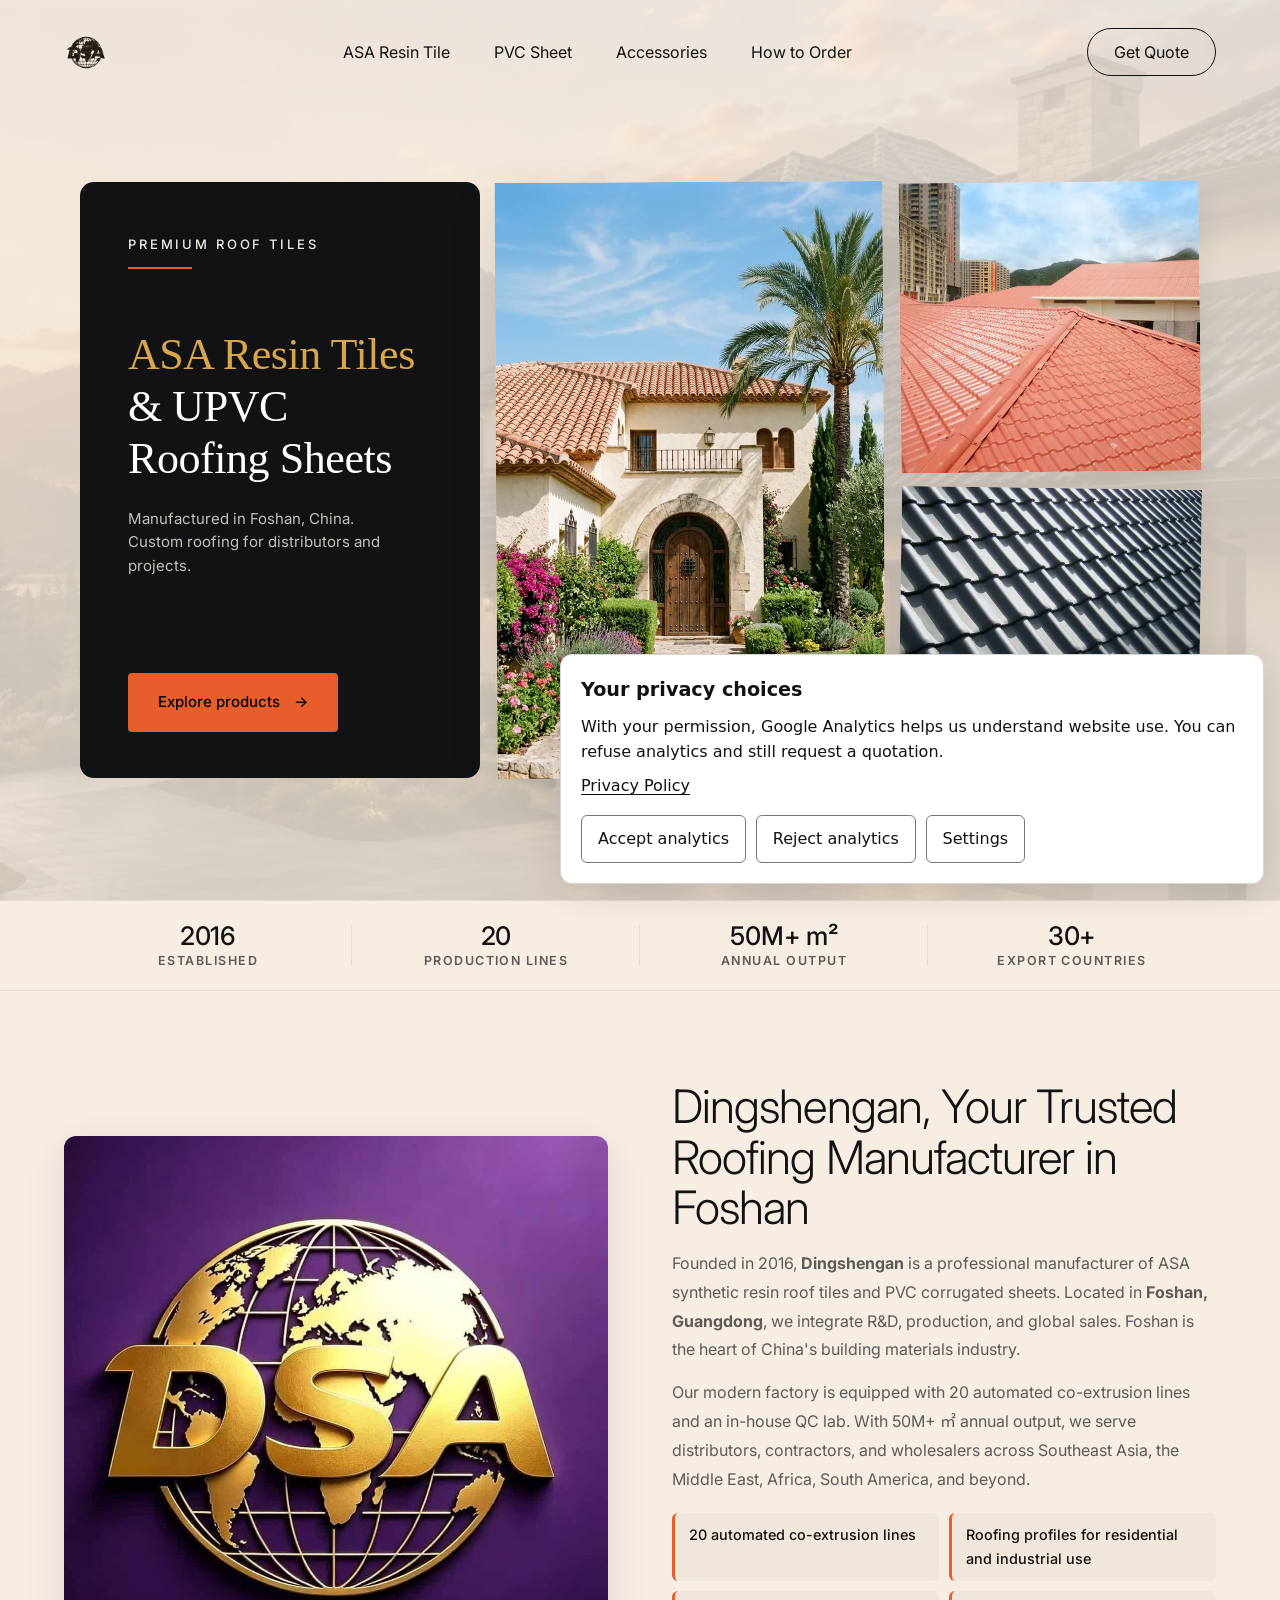
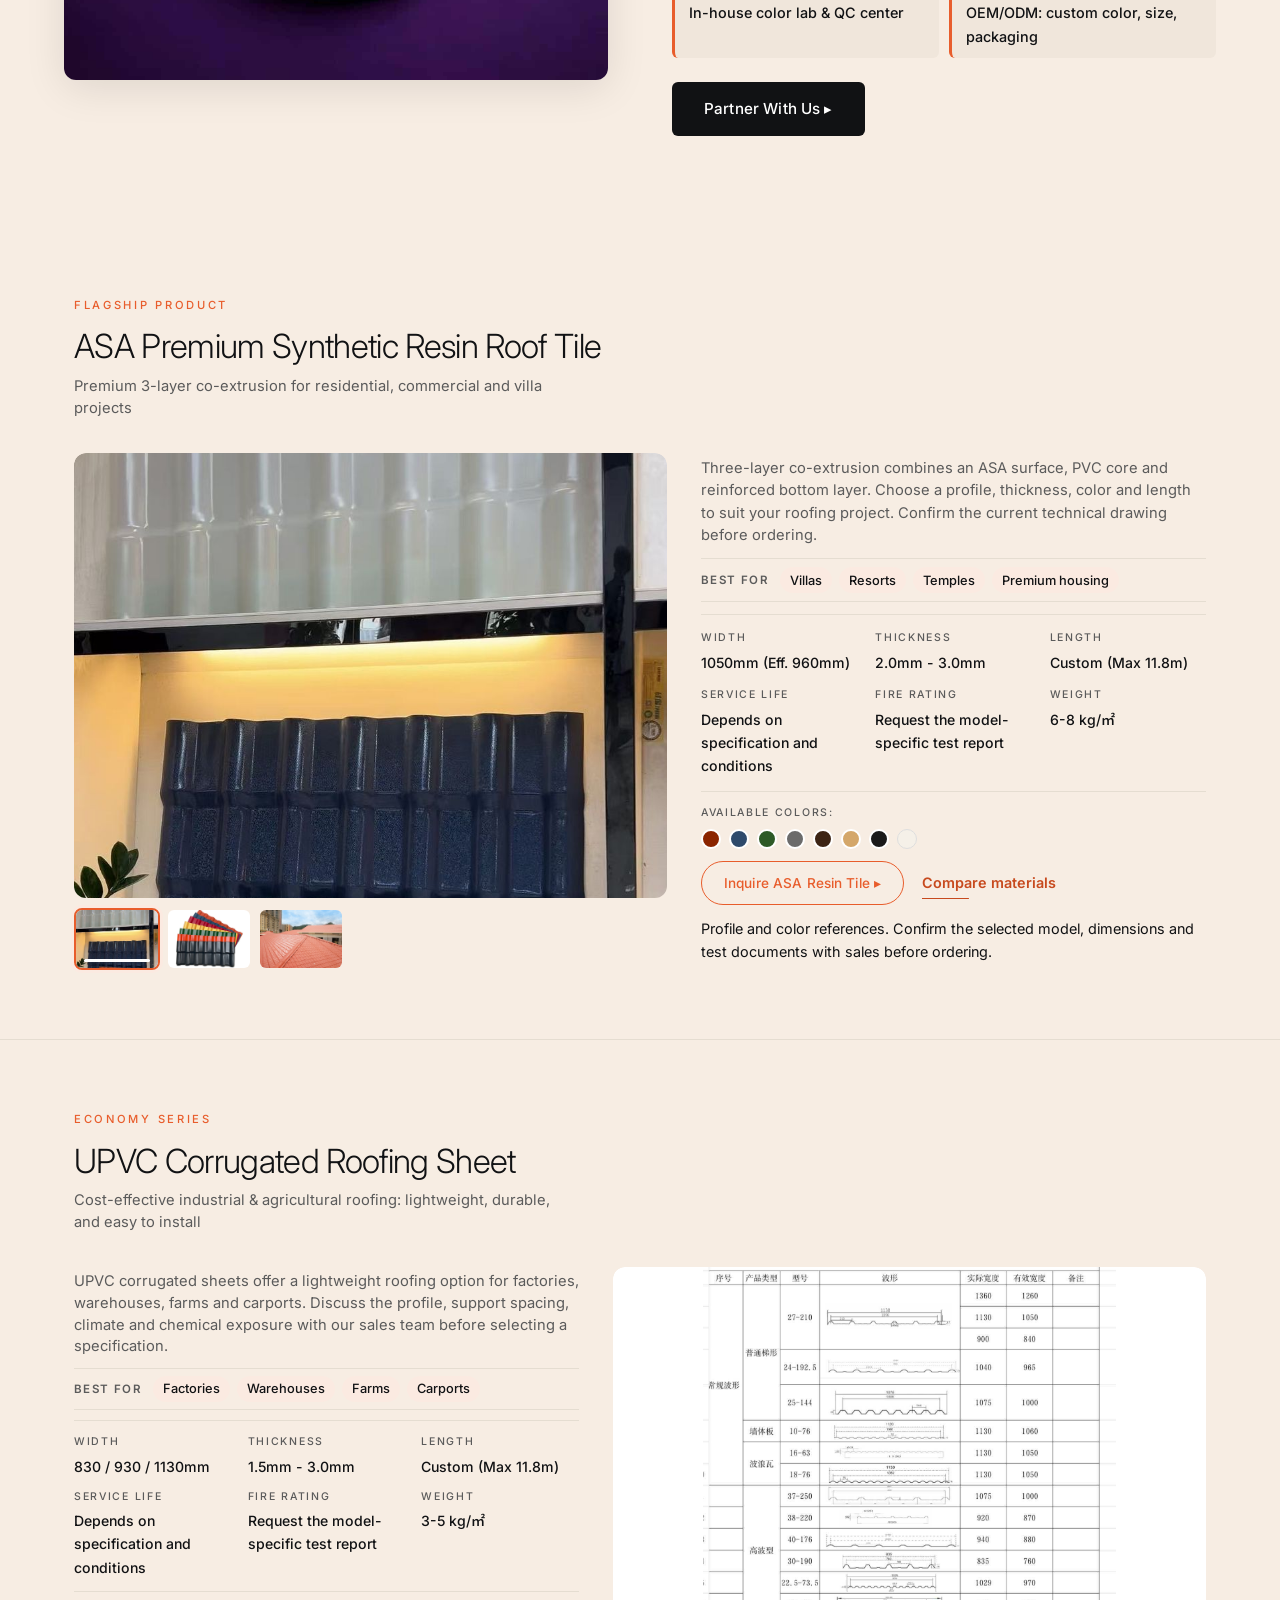
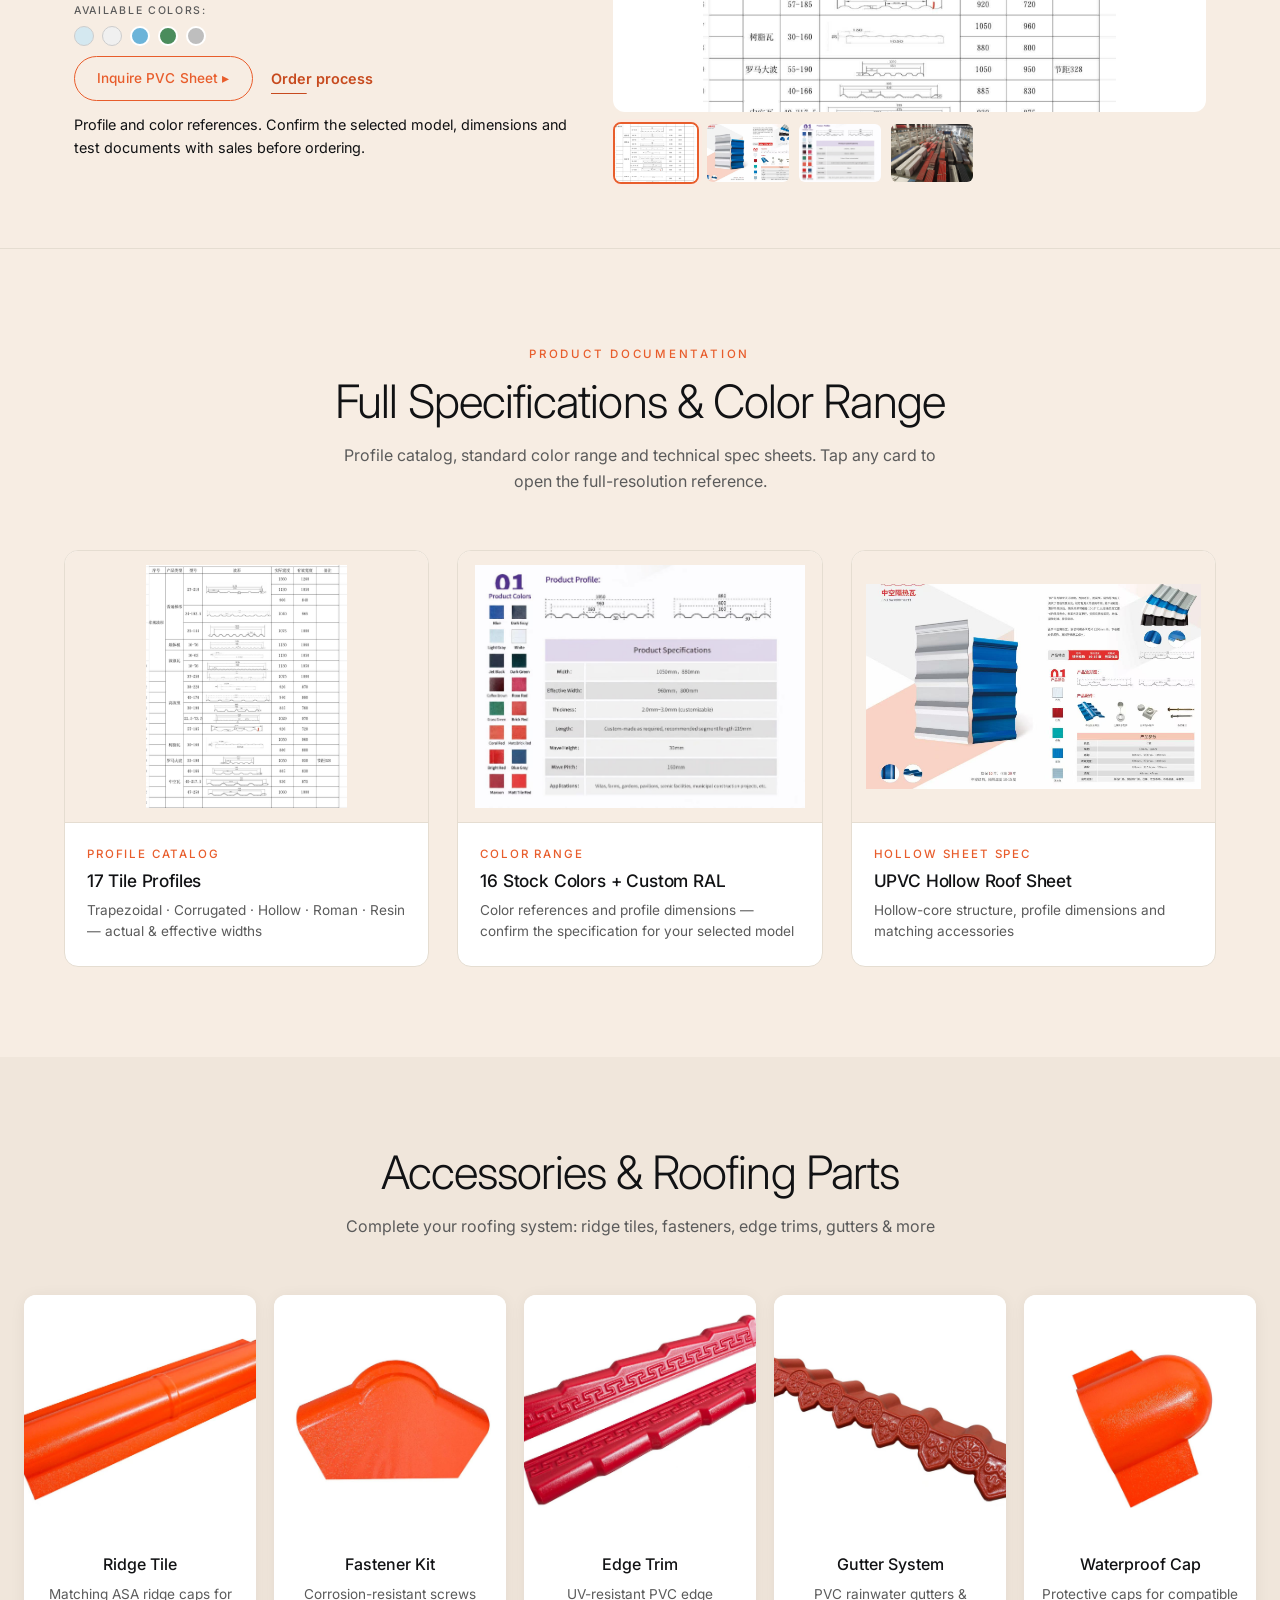
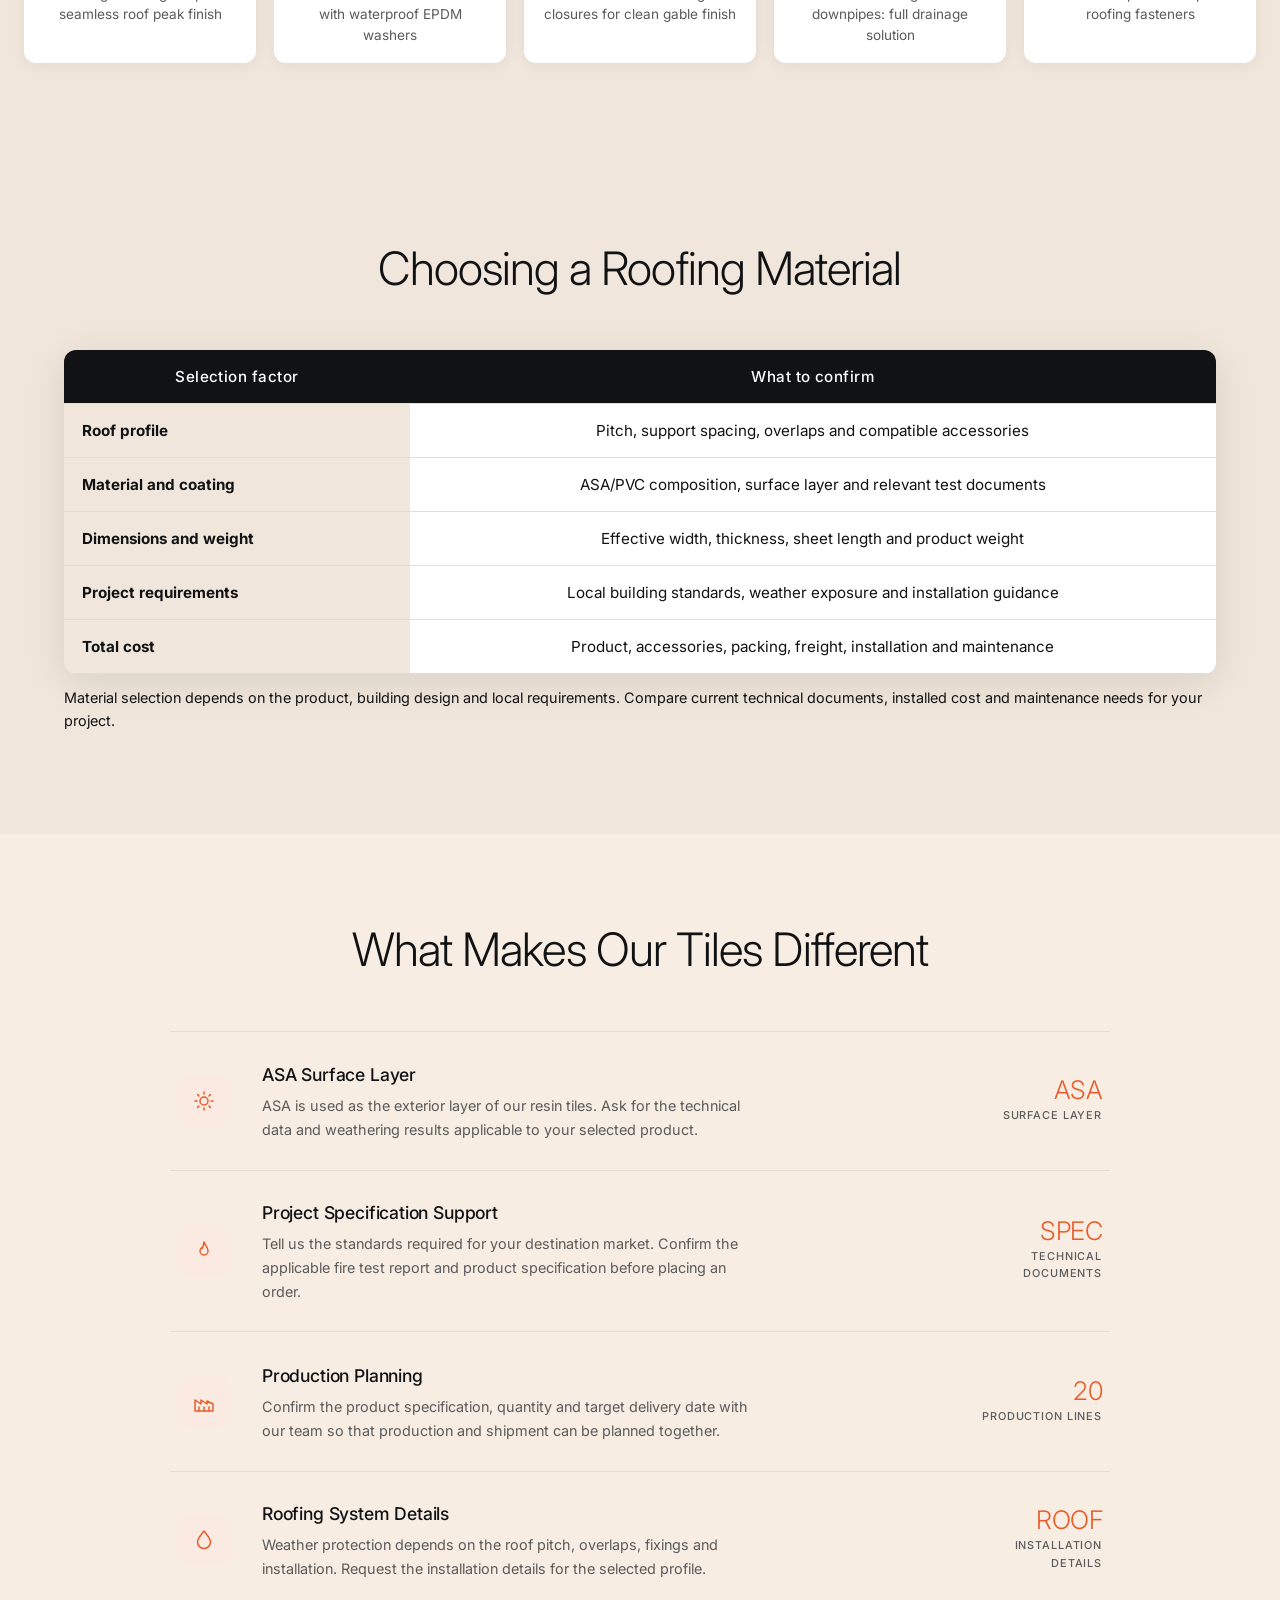
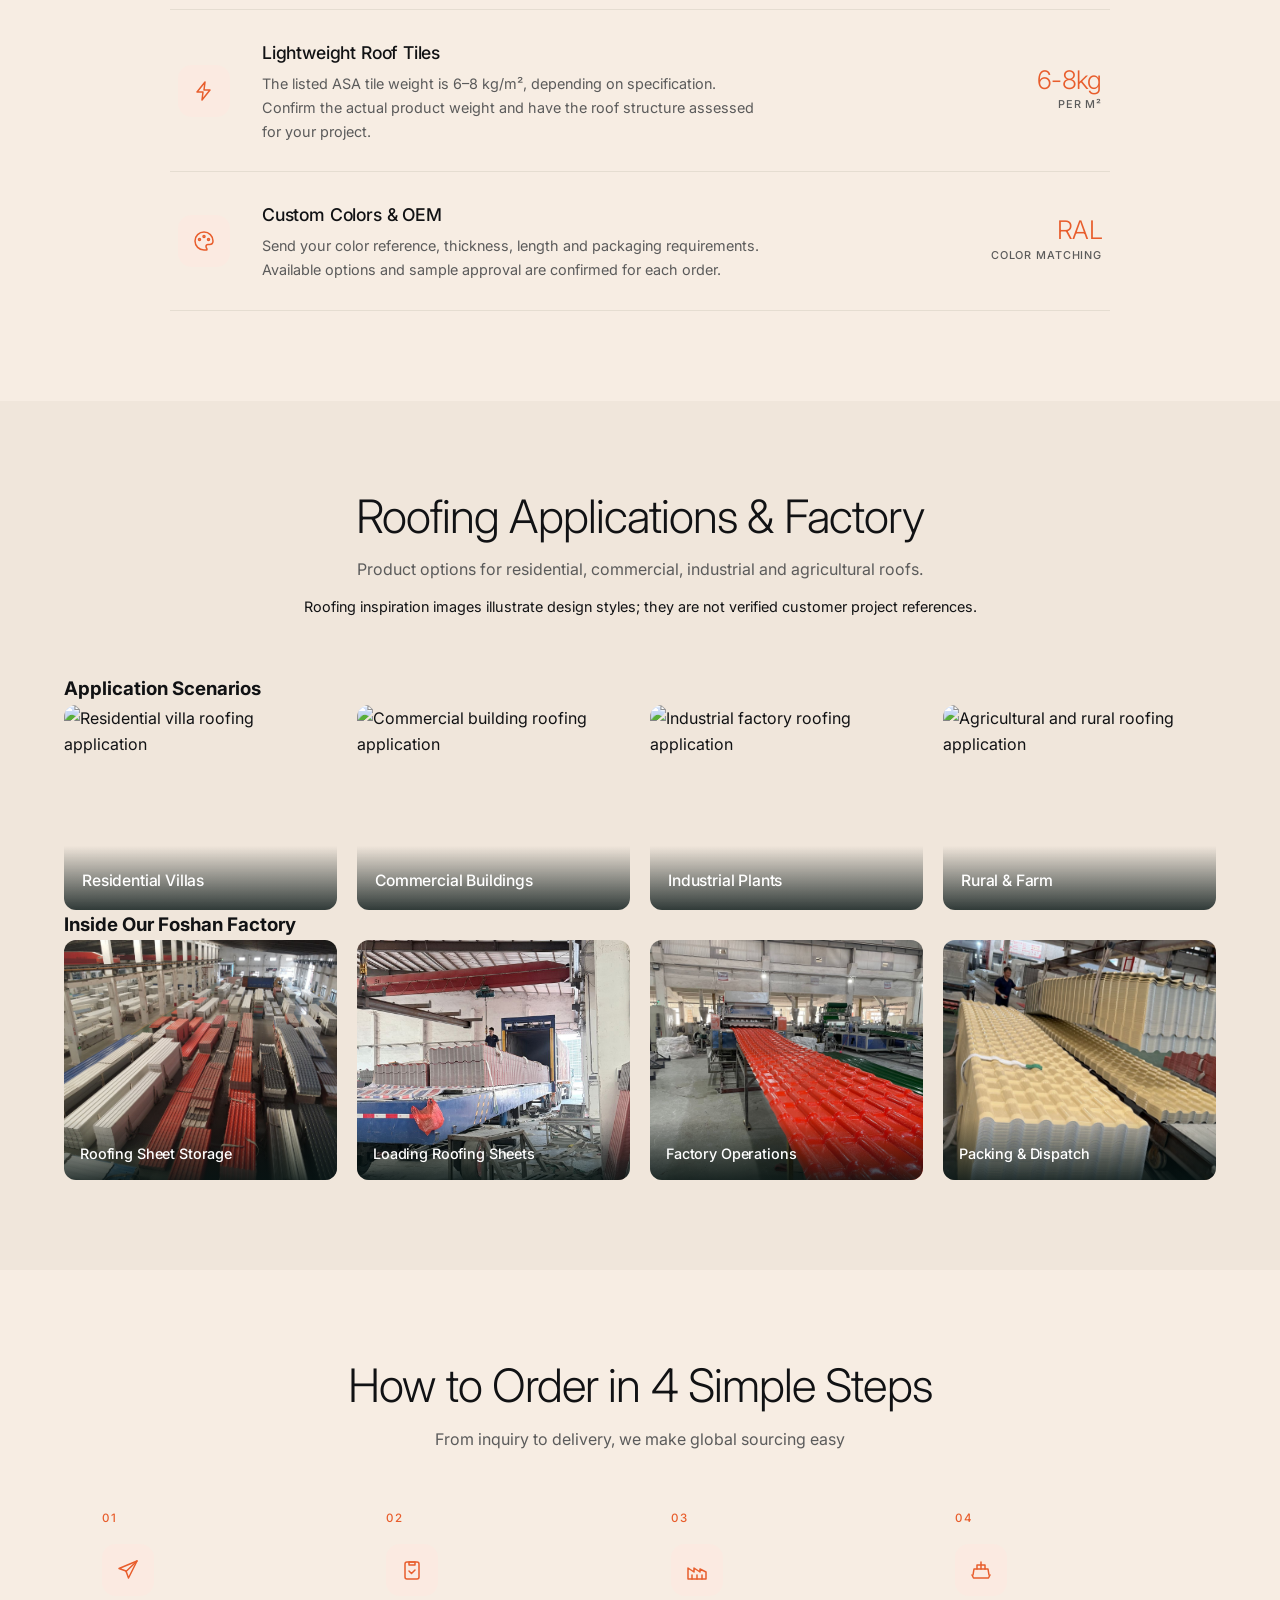
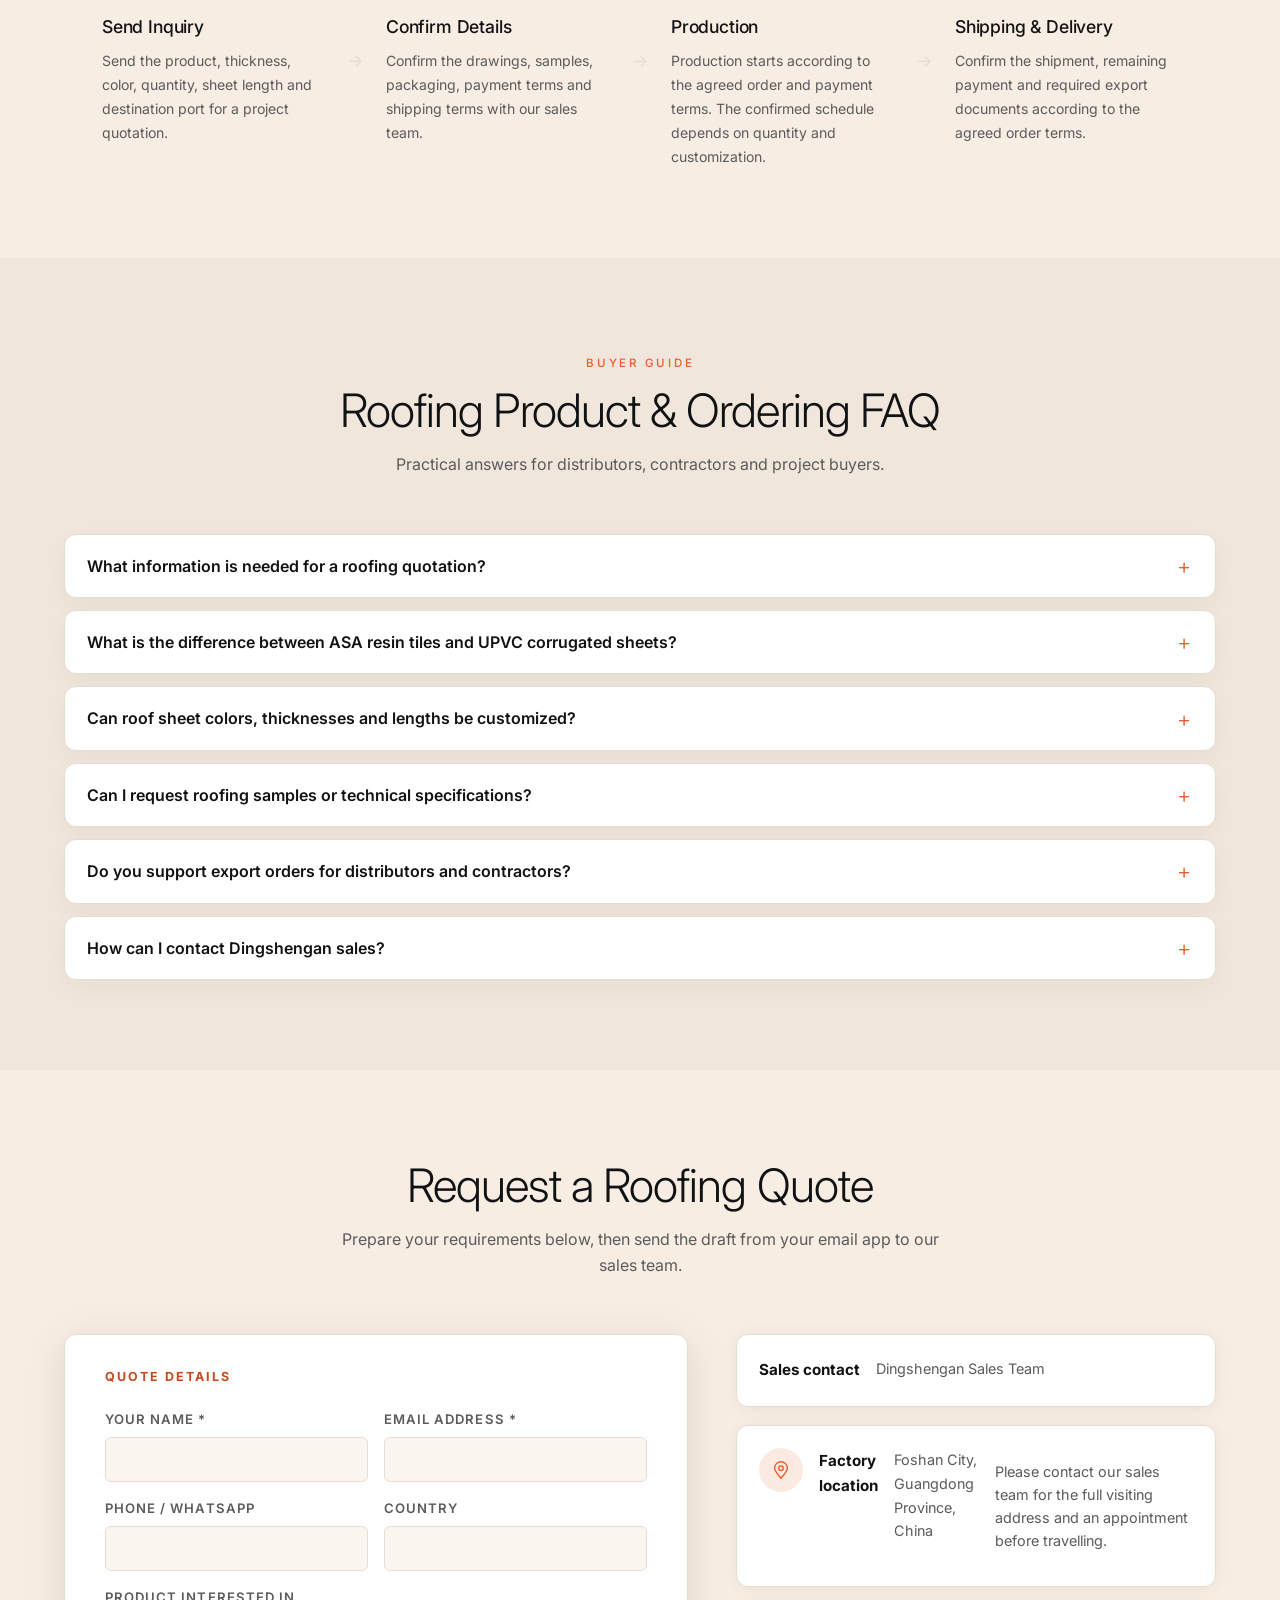
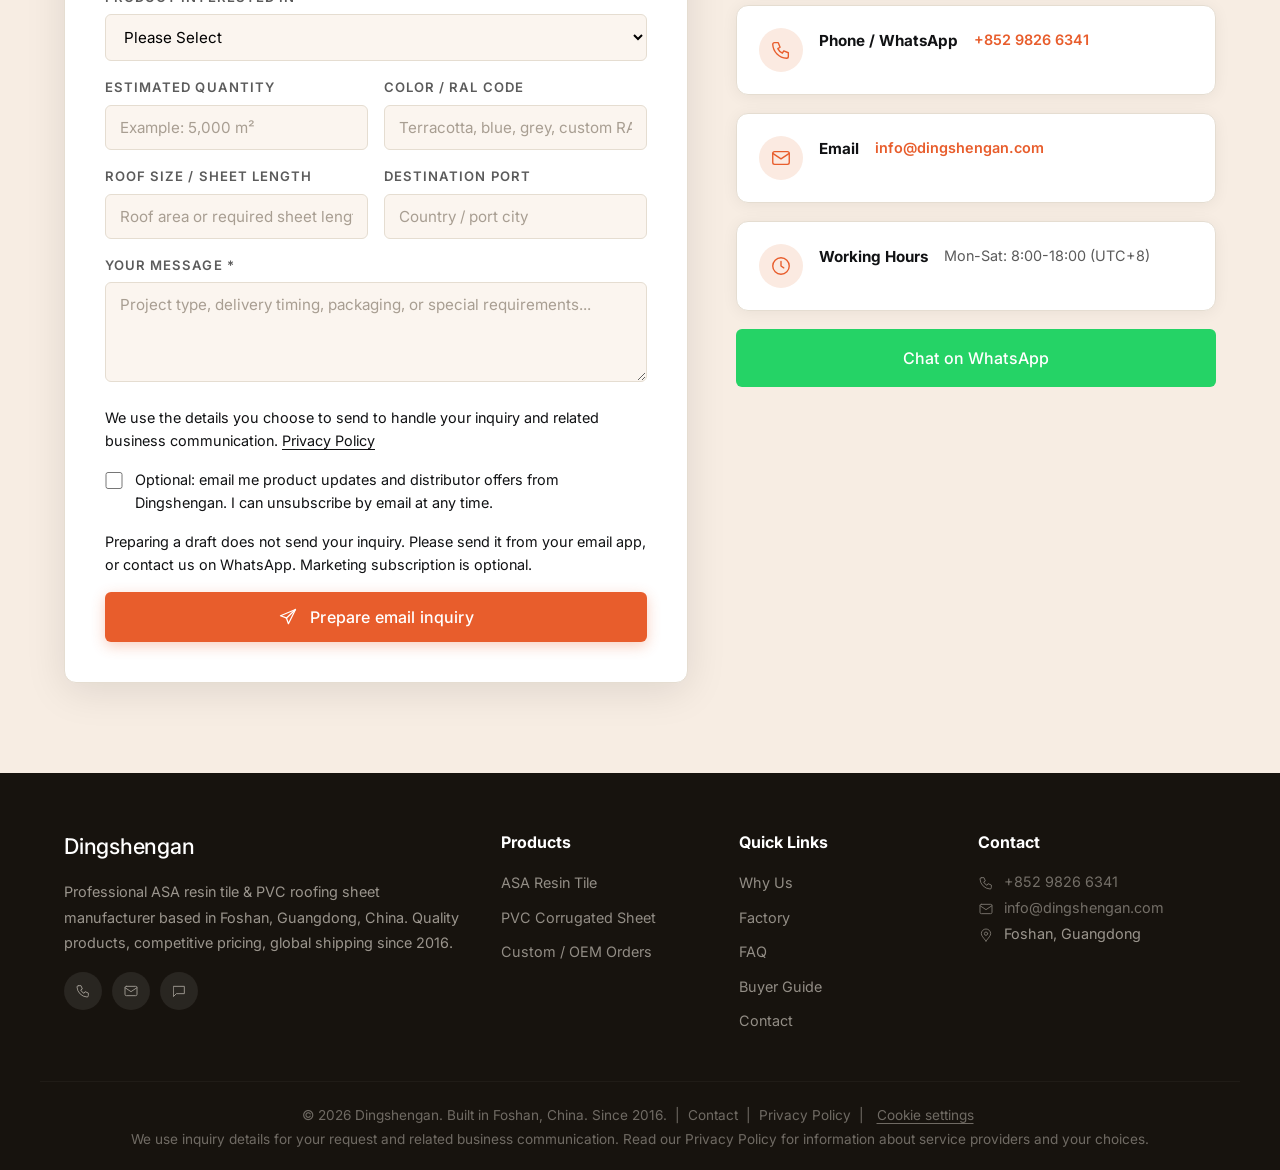
==== commit eb2751a9: "Add answer-ready GEO content and product facts" ====
--- a/index.html
+++ b/index.html
@@ -1,8 +1,8 @@
-<!DOCTYPE html>
-<html lang="en">
-<head>
-  <meta charset="UTF-8">
-  <meta name="viewport" content="width=device-width, initial-scale=1.0">
+<!DOCTYPE html>
+<html lang="en">
+<head>
+  <meta charset="UTF-8">
+  <meta name="viewport" content="width=device-width, initial-scale=1.0">
   <meta name="description" content="Foshan manufacturer of ASA synthetic resin roof tiles, UPVC corrugated roofing sheets and accessories. OEM/ODM support for global distributors and projects.">
   <meta name="author" content="Dingshengan Building Materials">
   <meta name="robots" content="index, follow, max-image-preview:large, max-snippet:-1, max-video-preview:-1">
@@ -10,12 +10,10 @@
   <meta name="format-detection" content="telephone=no">
   <link rel="canonical" href="https://dingshengan.com/">
   <link rel="preload" as="image" href="images/hero-products.webp" type="image/webp" fetchpriority="high">
-  <script src="https://unpkg.com/lenis@1.1.13/dist/lenis.min.js"></script>
-
-  <!-- Open Graph / Social -->
+  <!-- Open Graph / Social -->
   <meta property="og:site_name" content="Dingshengan">
-  <meta property="og:title" content="ASA Resin Roof Tiles & UPVC Sheets Manufacturer | Dingshengan">
-  <meta property="og:description" content="ASA synthetic resin roof tiles, UPVC corrugated sheets and roofing accessories from a Foshan manufacturer serving global distributors and projects.">
+  <meta property="og:title" content="ASA Resin Roof Tiles &amp; UPVC Sheets Manufacturer | Dingshengan">
+  <meta property="og:description" content="Foshan manufacturer of ASA synthetic resin roof tiles, UPVC corrugated roofing sheets and accessories. OEM/ODM support for global distributors and projects.">
   <meta property="og:type" content="website">
   <meta property="og:url" content="https://dingshengan.com/">
   <meta property="og:image" content="https://dingshengan.com/images/og-dingshengan.jpg">
@@ -24,748 +22,766 @@
   <meta property="og:image:alt" content="Dingshengan ASA synthetic resin roof tiles">
   <meta property="og:locale" content="en_US">
   <meta name="twitter:card" content="summary_large_image">
-  <meta name="twitter:title" content="ASA Resin Roof Tiles & UPVC Sheets | Dingshengan">
-  <meta name="twitter:description" content="Roofing sheets and accessories from a Foshan manufacturer supporting OEM/ODM and export enquiries.">
+  <meta name="twitter:title" content="ASA Resin Roof Tiles &amp; UPVC Sheets Manufacturer | Dingshengan">
+  <meta name="twitter:description" content="Foshan manufacturer of ASA synthetic resin roof tiles, UPVC corrugated roofing sheets and accessories. OEM/ODM support for global distributors and projects.">
   <meta name="twitter:image" content="https://dingshengan.com/images/og-dingshengan.jpg">
   <meta name="twitter:image:alt" content="Dingshengan ASA synthetic resin roof tiles">
-
-  <!-- Schema.org Structured Data -->
-  <script type="application/ld+json">
-  {
-    "@context": "https://schema.org",
-    "@graph": [
-      {
-        "@type": "Organization",
-        "@id": "https://dingshengan.com/#organization",
-        "name": "Dingshengan Building Materials",
-        "alternateName": "Dingshengan",
-        "url": "https://dingshengan.com/",
-        "logo": {
-          "@type": "ImageObject",
-          "url": "https://dingshengan.com/images/logo.png",
-          "width": 500,
-          "height": 500
-        },
-        "description": "Manufacturer of ASA synthetic resin roof tiles, UPVC corrugated roofing sheets and roofing accessories in Foshan, China.",
-        "foundingDate": "2016",
-        "address": {
-          "@type": "PostalAddress",
-          "addressLocality": "Foshan",
-          "addressRegion": "Guangdong",
-          "addressCountry": "CN"
-        },
-        "contactPoint": {
-          "@type": "ContactPoint",
-          "telephone": "+85298266341",
-          "email": "info@dingshengan.com",
-          "contactType": "sales",
-          "availableLanguage": ["English", "Chinese"]
-        }
+
+  <!-- Schema.org Structured Data -->
+  <script type="application/ld+json">{
+  "@context": "https://schema.org",
+  "@graph": [
+    {
+      "@type": "Organization",
+      "@id": "https://dingshengan.com/#organization",
+      "name": "Dingshengan Building Materials",
+      "alternateName": "Dingshengan",
+      "url": "https://dingshengan.com/",
+      "logo": {
+        "@type": "ImageObject",
+        "url": "https://dingshengan.com/images/logo.png",
+        "width": 500,
+        "height": 500
       },
-      {
-        "@type": "WebSite",
-        "@id": "https://dingshengan.com/#website",
-        "url": "https://dingshengan.com/",
-        "name": "Dingshengan",
-        "publisher": { "@id": "https://dingshengan.com/#organization" },
-        "inLanguage": "en"
+      "description": "Manufacturer of ASA synthetic resin roof tiles, UPVC corrugated roofing sheets and roofing accessories in Foshan, China.",
+      "foundingDate": "2016",
+      "address": {
+        "@type": "PostalAddress",
+        "addressLocality": "Foshan",
+        "addressRegion": "Guangdong",
+        "addressCountry": "CN"
       },
-      {
-        "@type": "Product",
-        "@id": "https://dingshengan.com/#asa-resin-tile",
-        "name": "ASA Synthetic Resin Roof Tile",
-        "description": "Three-layer co-extruded ASA synthetic resin roofing tile available in custom lengths and colors for residential and commercial projects.",
-        "image": "https://dingshengan.com/images/product-asa.jpg",
-        "category": "Roofing tiles",
-        "material": "ASA and PVC",
-        "brand": { "@type": "Brand", "name": "Dingshengan" },
-        "manufacturer": { "@id": "https://dingshengan.com/#organization" },
-        "additionalProperty": [
-          { "@type": "PropertyValue", "name": "Width", "value": "1050 mm; effective width 960 mm" },
-          { "@type": "PropertyValue", "name": "Thickness", "value": "2.0–3.0 mm" },
-          { "@type": "PropertyValue", "name": "Maximum custom length", "value": "11.8 m" }
-        ]
-      },
-      {
-        "@type": "Product",
-        "@id": "https://dingshengan.com/#upvc-roofing-sheet",
-        "name": "UPVC Corrugated Roofing Sheet",
-        "description": "Lightweight corrugated UPVC roofing sheet for factories, warehouses, farms, carports and other industrial or agricultural buildings.",
-        "image": "https://dingshengan.com/images/pexels-jan-van-der-wolf-11680885-9289942.jpg",
-        "category": "Roofing sheets",
-        "material": "UPVC",
-        "brand": { "@type": "Brand", "name": "Dingshengan" },
-        "manufacturer": { "@id": "https://dingshengan.com/#organization" },
-        "additionalProperty": [
-          { "@type": "PropertyValue", "name": "Available widths", "value": "830 mm, 930 mm and 1130 mm" },
-          { "@type": "PropertyValue", "name": "Thickness", "value": "1.5–3.0 mm" },
-          { "@type": "PropertyValue", "name": "Maximum custom length", "value": "11.8 m" }
+      "contactPoint": {
+        "@type": "ContactPoint",
+        "telephone": "+85298266341",
+        "email": "info@dingshengan.com",
+        "contactType": "sales",
+        "availableLanguage": [
+          "English",
+          "Chinese"
         ]
       }
-    ]
-  }
-  </script>
-  <script type="application/ld+json">
-  {
-    "@context": "https://schema.org",
-    "@type": "FAQPage",
-    "mainEntity": [
-      {
-        "@type": "Question",
-        "name": "What information is needed for a roofing quotation?",
-        "acceptedAnswer": {
-          "@type": "Answer",
-          "text": "Send the product or profile, thickness, color, quantity, required sheet length, destination country or port, and any packaging requirements. The sales team can then confirm the specification and prepare a quotation."
+    },
+    {
+      "@type": "WebSite",
+      "@id": "https://dingshengan.com/#website",
+      "url": "https://dingshengan.com/",
+      "name": "Dingshengan",
+      "publisher": {
+        "@id": "https://dingshengan.com/#organization"
+      },
+      "inLanguage": [
+        "en",
+        "zh-CN"
+      ]
+    },
+    {
+      "@type": "Product",
+      "@id": "https://dingshengan.com/#asa-resin-tile",
+      "name": "ASA Synthetic Resin Roof Tile",
+      "description": "Three-layer co-extrusion combines an ASA surface, PVC core and reinforced bottom layer. Choose a profile, thickness, color and length to suit your roofing project. Confirm the current technical drawing before ordering.",
+      "image": "https://dingshengan.com/images/asa-slide-1.jpg",
+      "category": "Roofing tiles",
+      "material": "ASA and PVC",
+      "brand": {
+        "@type": "Brand",
+        "name": "Dingshengan"
+      },
+      "manufacturer": {
+        "@id": "https://dingshengan.com/#organization"
+      },
+      "additionalProperty": [
+        {
+          "@type": "PropertyValue",
+          "name": "Width",
+          "value": "1050 mm; effective width 960 mm"
+        },
+        {
+          "@type": "PropertyValue",
+          "name": "Thickness",
+          "value": "2.0–3.0 mm"
+        },
+        {
+          "@type": "PropertyValue",
+          "name": "Maximum custom length",
+          "value": "11.8 m"
         }
+      ],
+      "url": "https://dingshengan.com/#asa"
+    },
+    {
+      "@type": "Product",
+      "@id": "https://dingshengan.com/#upvc-roofing-sheet",
+      "name": "UPVC Corrugated Roofing Sheet",
+      "description": "Lightweight corrugated UPVC roofing sheet for factories, warehouses, farms, carports and other industrial or agricultural buildings.",
+      "image": "https://dingshengan.com/images/references/profile-catalog.jpg",
+      "category": "Roofing sheets",
+      "material": "UPVC",
+      "brand": {
+        "@type": "Brand",
+        "name": "Dingshengan"
       },
-      {
-        "@type": "Question",
-        "name": "What is the difference between ASA resin tiles and UPVC corrugated sheets?",
-        "acceptedAnswer": {
-          "@type": "Answer",
-          "text": "ASA synthetic resin tiles are commonly selected for villas, resorts, temples and residential projects where appearance matters. UPVC corrugated sheets are a lightweight option for factories, warehouses, farms and carports. The suitable profile depends on the building, climate and project specification."
+      "manufacturer": {
+        "@id": "https://dingshengan.com/#organization"
+      },
+      "additionalProperty": [
+        {
+          "@type": "PropertyValue",
+          "name": "Available widths",
+          "value": "830 mm, 930 mm and 1130 mm"
+        },
+        {
+          "@type": "PropertyValue",
+          "name": "Thickness",
+          "value": "1.5–3.0 mm"
+        },
+        {
+          "@type": "PropertyValue",
+          "name": "Maximum custom length",
+          "value": "11.8 m"
         }
-      },
-      {
-        "@type": "Question",
-        "name": "Can roof sheet colors, thicknesses and lengths be customized?",
-        "acceptedAnswer": {
-          "@type": "Answer",
-          "text": "Dingshengan supports custom colors, sizes and packaging. Available profiles, production tolerances and order requirements are confirmed by the sales team for each project."
-        }
-      },
-      {
-        "@type": "Question",
-        "name": "Can I request roofing samples or technical specifications?",
-        "acceptedAnswer": {
-          "@type": "Answer",
-          "text": "Yes. Send the product and profile you are evaluating, your destination and the tests or dimensions you need. The sales team will confirm current sample availability, delivery cost and relevant technical documents."
-        }
-      },
-      {
-        "@type": "Question",
-        "name": "Do you support export orders for distributors and contractors?",
-        "acceptedAnswer": {
-          "@type": "Answer",
-          "text": "Yes. Dingshengan works with distributors, wholesalers, contractors and project buyers. Contact the sales team to discuss packaging, trade terms, destination-port requirements and export documents for the order."
-        }
-      },
-      {
-        "@type": "Question",
-        "name": "How can I contact Dingshengan sales?",
-        "acceptedAnswer": {
-          "@type": "Answer",
-          "text": "Email info@dingshengan.com or contact the sales team on WhatsApp at +852 9826 6341. Include your product, quantity and destination so the team can respond efficiently."
-        }
+      ],
+      "url": "https://dingshengan.com/#pvc"
+    }
+  ]
+}</script>
+  <script type="application/ld+json">{
+  "@context": "https://schema.org",
+  "@type": "FAQPage",
+  "inLanguage": "en",
+  "mainEntity": [
+    {
+      "@type": "Question",
+      "name": "What information is needed for a roofing quotation?",
+      "acceptedAnswer": {
+        "@type": "Answer",
+        "text": "Send the product or profile, thickness, color, quantity, required sheet length, destination country or port, and any packaging requirements. Our sales team can then confirm the specification and prepare a quotation."
       }
-    ]
-  }
-  </script>
+    },
+    {
+      "@type": "Question",
+      "name": "What is the difference between ASA resin tiles and UPVC corrugated sheets?",
+      "acceptedAnswer": {
+        "@type": "Answer",
+        "text": "ASA synthetic resin tiles are commonly selected for villas, resorts, temples and residential projects where appearance matters. UPVC corrugated sheets are a lightweight option for factories, warehouses, farms and carports. The suitable profile depends on the building, climate and project specification."
+      }
+    },
+    {
+      "@type": "Question",
+      "name": "Can roof sheet colors, thicknesses and lengths be customized?",
+      "acceptedAnswer": {
+        "@type": "Answer",
+        "text": "Dingshengan supports custom colors, sizes and packaging. Available profiles, production tolerances and order requirements are confirmed by our sales team for each project."
+      }
+    },
+    {
+      "@type": "Question",
+      "name": "Can I request roofing samples or technical specifications?",
+      "acceptedAnswer": {
+        "@type": "Answer",
+        "text": "Yes. Send the product and profile you are evaluating, your destination and the tests or dimensions you need. Our sales team will confirm current sample availability, delivery cost and relevant technical documents."
+      }
+    },
+    {
+      "@type": "Question",
+      "name": "Do you support export orders for distributors and contractors?",
+      "acceptedAnswer": {
+        "@type": "Answer",
+        "text": "Yes. We work with distributors, wholesalers, contractors and project buyers. Contact our sales team to discuss packaging, trade terms, destination-port requirements and export documents for your order."
+      }
+    },
+    {
+      "@type": "Question",
+      "name": "How can I contact Dingshengan sales?",
+      "acceptedAnswer": {
+        "@type": "Answer",
+        "text": "Email info@dingshengan.com or contact us on WhatsApp at +852 9826 6341. Include your product, quantity and destination so we can respond efficiently."
+      }
+    }
+  ]
+}</script>
   <title>ASA Resin Roof Tiles &amp; UPVC Sheets Manufacturer | Dingshengan</title>
-  <link rel="preconnect" href="https://fonts.googleapis.com">
-  <link rel="preconnect" href="https://fonts.gstatic.com" crossorigin>
-  <link href="https://fonts.googleapis.com/css2?family=Inter:wght@200;300;400;500;600&family=Italianno&family=Noto+Sans+SC:wght@400;500;700&display=swap" rel="stylesheet">
-  <link rel="stylesheet" href="css/style2.css?v=9">
+  <link rel="preconnect" href="https://fonts.googleapis.com">
+  <link rel="preconnect" href="https://fonts.gstatic.com" crossorigin>
+  <link href="https://fonts.googleapis.com/css2?family=Inter:wght@200;300;400;500;600&amp;family=Italianno&amp;family=Noto+Sans+SC:wght@400;500;700&amp;display=swap" rel="stylesheet">
+  <link rel="stylesheet" href="css/style2.css?v=10">
   <link rel="stylesheet" href="css/privacy.css?v=1">
   <link rel="apple-touch-icon" href="images/logo.png">
-  <link rel="icon" href="data:image/svg+xml,<svg xmlns='http://www.w3.org/2000/svg' viewBox='0 0 32 32'><path d='M4 20L16 8l12 12' stroke='%23E85D2C' stroke-width='3' fill='none' stroke-linecap='round' stroke-linejoin='round'/></svg>">
-
+  <link rel="icon" href="images/logo.png" type="image/png">
+
   <!-- Analytics loads only after the visitor opts in. -->
   <script defer src="js/privacy.js?v=1"></script>
-</head>
-<body>
-
- 
-
-  <!-- ==================== ICON SPRITE ==================== -->
-  <svg xmlns="http://www.w3.org/2000/svg" style="display:none" aria-hidden="true">
-    <defs>
-      <symbol id="i-sun" viewBox="0 0 24 24" fill="none" stroke="currentColor" stroke-width="1.5" stroke-linecap="round" stroke-linejoin="round">
-        <circle cx="12" cy="12" r="4"/>
-        <path d="M12 3v2M12 19v2M5.6 5.6L7 7M17 17l1.4 1.4M3 12h2M19 12h2M5.6 18.4L7 17M17 7l1.4-1.4"/>
-      </symbol>
-      <symbol id="i-flame" viewBox="0 0 24 24" fill="none" stroke="currentColor" stroke-width="1.5" stroke-linecap="round" stroke-linejoin="round">
-        <path d="M12 3c1 3.5 4 4.8 4 9a4 4 0 0 1-8 0c0-1.6.6-2.4 1.5-3.2C10 11 11 8.6 12 3z"/>
-      </symbol>
-      <symbol id="i-factory" viewBox="0 0 24 24" fill="none" stroke="currentColor" stroke-width="1.5" stroke-linecap="round" stroke-linejoin="round">
-        <path d="M3 21V10l6 4V10l6 4v-3l6 3v7z"/>
-        <path d="M7 21v-4M12 21v-4M17 21v-4"/>
-      </symbol>
-      <symbol id="i-droplet" viewBox="0 0 24 24" fill="none" stroke="currentColor" stroke-width="1.5" stroke-linecap="round" stroke-linejoin="round">
-        <path d="M12 3c-3.5 4.5-6.5 7.5-6.5 11a6.5 6.5 0 0 0 13 0c0-3.5-3-6.5-6.5-11z"/>
-      </symbol>
-      <symbol id="i-palette" viewBox="0 0 24 24" fill="none" stroke="currentColor" stroke-width="1.5" stroke-linecap="round" stroke-linejoin="round">
-        <path d="M12 21a9 9 0 1 1 9-9c0 2-1.5 3.5-3.5 3.5H16a2 2 0 0 0-2 2c0 .8.3 1.3.6 1.8.3.4.4.9.4 1.2 0 .3-.2.5-.5.5z"/>
-        <circle cx="7.5" cy="10.5" r="1"/>
-        <circle cx="12" cy="7.5" r="1"/>
-        <circle cx="16.5" cy="10.5" r="1"/>
-      </symbol>
-      <symbol id="i-bolt" viewBox="0 0 24 24" fill="none" stroke="currentColor" stroke-width="1.5" stroke-linecap="round" stroke-linejoin="round">
-        <path d="M13 3L5 13h6l-1 8 8-10h-6z"/>
-      </symbol>
-      <symbol id="i-send" viewBox="0 0 24 24" fill="none" stroke="currentColor" stroke-width="1.5" stroke-linecap="round" stroke-linejoin="round">
-        <path d="M21 3L3 10.5l7 2.5 2.5 7z"/>
-        <path d="M10 13.5L21 3"/>
-      </symbol>
-      <symbol id="i-clipboard" viewBox="0 0 24 24" fill="none" stroke="currentColor" stroke-width="1.5" stroke-linecap="round" stroke-linejoin="round">
-        <rect x="5" y="4" width="14" height="17" rx="2"/>
-        <path d="M9 4h6v3H9z"/>
-        <path d="M9 13l2.5 2.5L15 12"/>
-      </symbol>
-      <symbol id="i-ship" viewBox="0 0 24 24" fill="none" stroke="currentColor" stroke-width="1.5" stroke-linecap="round" stroke-linejoin="round">
-        <path d="M3 17l1.5 3h15L21 17"/>
-        <path d="M4 17l1-6h14l1 6"/>
-        <path d="M12 4v7"/>
-        <path d="M8 11V7h8v4"/>
-      </symbol>
-      <symbol id="i-pin" viewBox="0 0 24 24" fill="none" stroke="currentColor" stroke-width="1.5" stroke-linecap="round" stroke-linejoin="round">
-        <path d="M12 21c-4-5-7-8-7-11a7 7 0 0 1 14 0c0 3-3 6-7 11z"/>
-        <circle cx="12" cy="10" r="2.5"/>
-      </symbol>
-      <symbol id="i-phone" viewBox="0 0 24 24" fill="none" stroke="currentColor" stroke-width="1.5" stroke-linecap="round" stroke-linejoin="round">
-        <path d="M5 4h4l2 5-2.5 1.5a11 11 0 0 0 5 5L15 13l5 2v4a2 2 0 0 1-2 2A16 16 0 0 1 3 6a2 2 0 0 1 2-2z"/>
-      </symbol>
-      <symbol id="i-mail" viewBox="0 0 24 24" fill="none" stroke="currentColor" stroke-width="1.5" stroke-linecap="round" stroke-linejoin="round">
-        <rect x="3" y="5" width="18" height="14" rx="2"/>
-        <path d="M3 7l9 6 9-6"/>
-      </symbol>
-      <symbol id="i-clock" viewBox="0 0 24 24" fill="none" stroke="currentColor" stroke-width="1.5" stroke-linecap="round" stroke-linejoin="round">
-        <circle cx="12" cy="12" r="9"/>
-        <path d="M12 7v5l3 2"/>
-      </symbol>
-      <symbol id="i-download" viewBox="0 0 24 24" fill="none" stroke="currentColor" stroke-width="1.5" stroke-linecap="round" stroke-linejoin="round">
-        <path d="M12 4v12"/>
-        <path d="M7 11l5 5 5-5"/>
-        <path d="M4 20h16"/>
-      </symbol>
-      <symbol id="i-chat" viewBox="0 0 24 24" fill="none" stroke="currentColor" stroke-width="1.5" stroke-linecap="round" stroke-linejoin="round">
-        <path d="M4 5h16v11H8l-4 4z"/>
-      </symbol>
-      <symbol id="i-check" viewBox="0 0 24 24" fill="none" stroke="currentColor" stroke-width="2" stroke-linecap="round" stroke-linejoin="round">
-        <path d="M5 12l4 4 10-10"/>
-      </symbol>
-      <symbol id="i-package" viewBox="0 0 24 24" fill="none" stroke="currentColor" stroke-width="1.5" stroke-linecap="round" stroke-linejoin="round">
-        <path d="M3 7l9-4 9 4v10l-9 4-9-4z"/>
-        <path d="M3 7l9 4 9-4"/>
-        <path d="M12 11v10"/>
-      </symbol>
-      <symbol id="i-globe" viewBox="0 0 24 24" fill="none" stroke="currentColor" stroke-width="1.5" stroke-linecap="round" stroke-linejoin="round">
-        <circle cx="12" cy="12" r="9"/>
-        <path d="M3 12h18"/>
-        <path d="M12 3c2.5 3 4 6 4 9s-1.5 6-4 9c-2.5-3-4-6-4-9s1.5-6 4-9z"/>
-      </symbol>
-      <symbol id="i-handshake" viewBox="0 0 24 24" fill="none" stroke="currentColor" stroke-width="1.5" stroke-linecap="round" stroke-linejoin="round">
-        <path d="M12 8L9 11l3 3 3-3z"/>
-        <path d="M9 11L6 14l2 2 3-3"/>
-        <path d="M15 11l3 3-2 2-3-3"/>
-        <path d="M9 6l3 2 3-2"/>
-      </symbol>
-    </defs>
-  </svg>
-
-
-  <!-- ==================== HEADER ==================== -->
-  <header class="header" id="header">
-    <div class="container header__inner">
-      <a href="#home" class="header__logo" aria-label="Dingshengan home">
+<link rel="alternate" hreflang="en" href="https://dingshengan.com/"><link rel="alternate" hreflang="zh-CN" href="https://dingshengan.com/zh.html"><link rel="alternate" hreflang="x-default" href="https://dingshengan.com/"></head>
+<body>
+
+
+
+  <a href="#main" class="skip-link" data-i18n="skip_main">Skip to main content</a><!-- ==================== ICON SPRITE ==================== -->
+  <svg xmlns="http://www.w3.org/2000/svg" style="display:none" aria-hidden="true">
+    <defs>
+      <symbol id="i-sun" viewbox="0 0 24 24" fill="none" stroke="currentColor" stroke-width="1.5" stroke-linecap="round" stroke-linejoin="round">
+        <circle cx="12" cy="12" r="4"></circle>
+        <path d="M12 3v2M12 19v2M5.6 5.6L7 7M17 17l1.4 1.4M3 12h2M19 12h2M5.6 18.4L7 17M17 7l1.4-1.4"></path>
+      </symbol>
+      <symbol id="i-flame" viewbox="0 0 24 24" fill="none" stroke="currentColor" stroke-width="1.5" stroke-linecap="round" stroke-linejoin="round">
+        <path d="M12 3c1 3.5 4 4.8 4 9a4 4 0 0 1-8 0c0-1.6.6-2.4 1.5-3.2C10 11 11 8.6 12 3z"></path>
+      </symbol>
+      <symbol id="i-factory" viewbox="0 0 24 24" fill="none" stroke="currentColor" stroke-width="1.5" stroke-linecap="round" stroke-linejoin="round">
+        <path d="M3 21V10l6 4V10l6 4v-3l6 3v7z"></path>
+        <path d="M7 21v-4M12 21v-4M17 21v-4"></path>
+      </symbol>
+      <symbol id="i-droplet" viewbox="0 0 24 24" fill="none" stroke="currentColor" stroke-width="1.5" stroke-linecap="round" stroke-linejoin="round">
+        <path d="M12 3c-3.5 4.5-6.5 7.5-6.5 11a6.5 6.5 0 0 0 13 0c0-3.5-3-6.5-6.5-11z"></path>
+      </symbol>
+      <symbol id="i-palette" viewbox="0 0 24 24" fill="none" stroke="currentColor" stroke-width="1.5" stroke-linecap="round" stroke-linejoin="round">
+        <path d="M12 21a9 9 0 1 1 9-9c0 2-1.5 3.5-3.5 3.5H16a2 2 0 0 0-2 2c0 .8.3 1.3.6 1.8.3.4.4.9.4 1.2 0 .3-.2.5-.5.5z"></path>
+        <circle cx="7.5" cy="10.5" r="1"></circle>
+        <circle cx="12" cy="7.5" r="1"></circle>
+        <circle cx="16.5" cy="10.5" r="1"></circle>
+      </symbol>
+      <symbol id="i-bolt" viewbox="0 0 24 24" fill="none" stroke="currentColor" stroke-width="1.5" stroke-linecap="round" stroke-linejoin="round">
+        <path d="M13 3L5 13h6l-1 8 8-10h-6z"></path>
+      </symbol>
+      <symbol id="i-send" viewbox="0 0 24 24" fill="none" stroke="currentColor" stroke-width="1.5" stroke-linecap="round" stroke-linejoin="round">
+        <path d="M21 3L3 10.5l7 2.5 2.5 7z"></path>
+        <path d="M10 13.5L21 3"></path>
+      </symbol>
+      <symbol id="i-clipboard" viewbox="0 0 24 24" fill="none" stroke="currentColor" stroke-width="1.5" stroke-linecap="round" stroke-linejoin="round">
+        <rect x="5" y="4" width="14" height="17" rx="2"></rect>
+        <path d="M9 4h6v3H9z"></path>
+        <path d="M9 13l2.5 2.5L15 12"></path>
+      </symbol>
+      <symbol id="i-ship" viewbox="0 0 24 24" fill="none" stroke="currentColor" stroke-width="1.5" stroke-linecap="round" stroke-linejoin="round">
+        <path d="M3 17l1.5 3h15L21 17"></path>
+        <path d="M4 17l1-6h14l1 6"></path>
+        <path d="M12 4v7"></path>
+        <path d="M8 11V7h8v4"></path>
+      </symbol>
+      <symbol id="i-pin" viewbox="0 0 24 24" fill="none" stroke="currentColor" stroke-width="1.5" stroke-linecap="round" stroke-linejoin="round">
+        <path d="M12 21c-4-5-7-8-7-11a7 7 0 0 1 14 0c0 3-3 6-7 11z"></path>
+        <circle cx="12" cy="10" r="2.5"></circle>
+      </symbol>
+      <symbol id="i-phone" viewbox="0 0 24 24" fill="none" stroke="currentColor" stroke-width="1.5" stroke-linecap="round" stroke-linejoin="round">
+        <path d="M5 4h4l2 5-2.5 1.5a11 11 0 0 0 5 5L15 13l5 2v4a2 2 0 0 1-2 2A16 16 0 0 1 3 6a2 2 0 0 1 2-2z"></path>
+      </symbol>
+      <symbol id="i-mail" viewbox="0 0 24 24" fill="none" stroke="currentColor" stroke-width="1.5" stroke-linecap="round" stroke-linejoin="round">
+        <rect x="3" y="5" width="18" height="14" rx="2"></rect>
+        <path d="M3 7l9 6 9-6"></path>
+      </symbol>
+      <symbol id="i-clock" viewbox="0 0 24 24" fill="none" stroke="currentColor" stroke-width="1.5" stroke-linecap="round" stroke-linejoin="round">
+        <circle cx="12" cy="12" r="9"></circle>
+        <path d="M12 7v5l3 2"></path>
+      </symbol>
+      <symbol id="i-download" viewbox="0 0 24 24" fill="none" stroke="currentColor" stroke-width="1.5" stroke-linecap="round" stroke-linejoin="round">
+        <path d="M12 4v12"></path>
+        <path d="M7 11l5 5 5-5"></path>
+        <path d="M4 20h16"></path>
+      </symbol>
+      <symbol id="i-chat" viewbox="0 0 24 24" fill="none" stroke="currentColor" stroke-width="1.5" stroke-linecap="round" stroke-linejoin="round">
+        <path d="M4 5h16v11H8l-4 4z"></path>
+      </symbol>
+      <symbol id="i-check" viewbox="0 0 24 24" fill="none" stroke="currentColor" stroke-width="2" stroke-linecap="round" stroke-linejoin="round">
+        <path d="M5 12l4 4 10-10"></path>
+      </symbol>
+      <symbol id="i-package" viewbox="0 0 24 24" fill="none" stroke="currentColor" stroke-width="1.5" stroke-linecap="round" stroke-linejoin="round">
+        <path d="M3 7l9-4 9 4v10l-9 4-9-4z"></path>
+        <path d="M3 7l9 4 9-4"></path>
+        <path d="M12 11v10"></path>
+      </symbol>
+      <symbol id="i-globe" viewbox="0 0 24 24" fill="none" stroke="currentColor" stroke-width="1.5" stroke-linecap="round" stroke-linejoin="round">
+        <circle cx="12" cy="12" r="9"></circle>
+        <path d="M3 12h18"></path>
+        <path d="M12 3c2.5 3 4 6 4 9s-1.5 6-4 9c-2.5-3-4-6-4-9s1.5-6 4-9z"></path>
+      </symbol>
+      <symbol id="i-handshake" viewbox="0 0 24 24" fill="none" stroke="currentColor" stroke-width="1.5" stroke-linecap="round" stroke-linejoin="round">
+        <path d="M12 8L9 11l3 3 3-3z"></path>
+        <path d="M9 11L6 14l2 2 3-3"></path>
+        <path d="M15 11l3 3-2 2-3-3"></path>
+        <path d="M9 6l3 2 3-2"></path>
+      </symbol>
+    </defs>
+  </svg>
+
+
+  <!-- ==================== HEADER ==================== -->
+  <header class="header" id="header">
+    <div class="container header__inner">
+      <a href="#home" class="header__logo" aria-label="Dingshengan home">
         <img src="images/logo.png" alt="Dingshengan" class="header__logo-mark" width="500" height="500">
-        
-      </a>
-      <nav class="header__nav" id="nav">
-        <ul class="header__nav-list">
-          <li><a href="#asa" class="header__nav-link" data-i18n="nav_asa_cat">ASA resin Tile</a></li>
-          <li><a href="#pvc" class="header__nav-link" data-i18n="nav_pvc_cat">PVC Sheet</a></li>
-          <li><a href="#accessories" class="header__nav-link" data-i18n="nav_acc_cat">Accessoires</a></li>
-          <li><a href="#order" class="header__nav-link" data-i18n="nav_order">How To Order</a></li>
-          <li class="header__nav-link--drawer-only"><a href="#contact" class="header__nav-link" data-i18n="nav_contact">Contact Us</a></li>
-        </ul>
-        <div class="header__drawer-lang">
-          <button type="button" class="header__lang-btn is-active" data-lang="en">EN</button>
-          <span>·</span>
-          <button type="button" class="header__lang-btn" data-lang="zh">中</button>
-        </div>
-      </nav>
-      
-      <a href="#contact" class="header__cta" data-i18n="get_quote">Contact Us</a>
-      <button class="header__menu-btn" id="menuBtn" aria-label="Menu">
-        <span></span><span></span><span></span>
-      </button>
-    </div>
-  </header>
-
-  <main id="main">
-
-<!-- ==================== HERO ==================== -->
-  <section id="home" class="hero2" style="position:relative;min-height:100vh;display:flex;flex-direction:column;justify-content:center;padding:120px 0 60px;background:linear-gradient(180deg,#f7ede3 0%,#f0e6db 55%,#eee4d8 100%);overflow:hidden">
+
+      </a>
+      <nav class="header__nav" id="nav">
+        <ul class="header__nav-list">
+          <li><a href="#asa" class="header__nav-link" data-i18n="nav_asa_cat">ASA Resin Tile</a></li>
+          <li><a href="#pvc" class="header__nav-link" data-i18n="nav_pvc_cat">PVC Sheet</a></li>
+          <li><a href="#accessories" class="header__nav-link" data-i18n="nav_acc_cat">Accessories</a></li>
+          <li><a href="#order" class="header__nav-link" data-i18n="nav_order">How to Order</a></li>
+          <li class="header__nav-link--drawer-only"><a href="#contact" class="header__nav-link" data-i18n="nav_contact">Contact</a></li>
+        </ul>
+        <div class="header__drawer-lang">
+          <a class="header__lang-btn is-active" data-lang="en" href="./" hreflang="en" lang="en" aria-current="page">EN</a>
+          <span>·</span>
+          <a class="header__lang-btn" data-lang="zh" href="zh.html" hreflang="zh-CN" lang="zh-CN">中</a>
+        </div>
+      </nav>
+
+      <a href="#contact" class="header__cta" data-i18n="get_quote">Get Quote</a>
+      <button class="header__menu-btn" id="menuBtn" aria-label="Menu">
+        <span></span><span></span><span></span>
+      </button>
+    </div>
+  </header>
+
+  <main id="main">
+
+<!-- ==================== HERO ==================== -->
+  <section id="home" class="hero2" style="position:relative;min-height:100vh;display:flex;flex-direction:column;justify-content:center;padding:120px 0 60px;background:linear-gradient(180deg,#f7ede3 0%,#f0e6db 55%,#eee4d8 100%);overflow:hidden">
     <img src="images/hero-background.webp" alt="" aria-hidden="true" width="1280" height="853" decoding="async" style="position:absolute;inset:0;width:100%;height:130%;object-fit:cover;object-position:right top;opacity:0.15;transform:translateY(-20%);pointer-events:none">
-    <div class="hero2__wrap" style="max-width:1200px;margin:0 auto;padding:0 40px;position:relative">
-      <div class="hero2__grid" style="display:grid;grid-template-columns:400px 1fr 300px;grid-template-rows:290px 290px;gap:16px;position:relative">
-        <div class="hero2__card" style="grid-column:1;grid-row:1 / span 2;background:#111214;border-radius:14px;padding:52px 48px 46px;color:#fff;display:flex;flex-direction:column;justify-content:space-between">
-          <div>
+    <div class="hero2__wrap" style="max-width:1200px;margin:0 auto;padding:0 40px;position:relative">
+      <div class="hero2__grid" style="display:grid;grid-template-columns:400px 1fr 300px;grid-template-rows:290px 290px;gap:16px;position:relative">
+        <div class="hero2__card" style="grid-column:1;grid-row:1 / span 2;background:#111214;border-radius:14px;padding:52px 48px 46px;color:#fff;display:flex;flex-direction:column;justify-content:space-between">
+          <div>
             <div data-i18n="hero_overline" style="font-size:13px;letter-spacing:0.22em;font-weight:500;text-transform:uppercase;color:#f0ebe4;margin-bottom:12px">Premium Roof Tiles</div>
-            <div style="width:64px;height:2px;background:#E85D2C;margin-bottom:60px"></div>
-            <h1 data-i18n="hero_headline" style="font-family:'Inria Serif','Times New Roman',serif;font-weight:400;font-size:44px;line-height:1.18;letter-spacing:-0.01em;margin:0 0 22px;color:#fff">
-              <span style="color:#D9A64A">Elevate</span> Every Roof. <span style="color:#D9A64A">Enhance</span> Every Home.
-            </h1>
-            <p data-i18n="hero_tagline" style="font-family:'Inter',sans-serif;font-size:15px;line-height:1.55;color:#c7c1b8;margin:0">Innovative materials. Reliable performance.<br>Made for demanding roofing projects.</p>
-          </div>
-          <a href="#asa" style="align-self:flex-start;display:inline-flex;align-items:center;gap:14px;background:#E85D2C;color:#000;padding:17px 30px;border-radius:4px;font-family:'Inter',sans-serif;font-size:15px;font-weight:500;text-decoration:none;margin-top:34px">
-            <span data-i18n="hero_cta">explore products</span>
-            <span aria-hidden="true">→</span>
-          </a>
-        </div>
-        <div class="hero2__main" style="grid-column:2;grid-row:1 / span 2;position:relative;overflow:hidden;transform:rotate(-0.3deg);box-shadow:0 20px 50px rgba(0,0,0,0.12)">
-          <img src="images/hero-products.webp" alt="ASA synthetic resin roof tiles in multiple colors" width="760" height="1018" fetchpriority="high" decoding="async" style="width:100%;height:100%;object-fit:cover;display:block">
-        </div>
-        <div class="hero2__thumb hero2__thumb--top" style="grid-column:3;grid-row:1;overflow:hidden;transform:rotate(-0.6deg);box-shadow:0 12px 30px rgba(0,0,0,0.08)">
-          <img src="images/hero-asa-tile.webp" alt="Close-up of an ASA synthetic resin roof tile" width="640" height="480" decoding="async" style="width:100%;height:100%;object-fit:cover;display:block">
-        </div>
-        <div class="hero2__thumb hero2__thumb--bot" style="grid-column:3;grid-row:2;overflow:hidden;transform:rotate(0.8deg);box-shadow:0 12px 30px rgba(0,0,0,0.08)">
-          <img src="images/hero-roof-application.webp" alt="Roofing sheets installed on an industrial building" width="640" height="480" decoding="async" style="width:100%;height:100%;object-fit:cover;display:block">
-        </div>
-      </div>
-    </div>
-  </section>
-
-  <!-- ==================== TRUST STRIP ==================== -->
-  <section class="trust-strip" aria-label="Factory highlights">
-    <div class="container trust-strip__inner">
-      <div class="trust-strip__item">
-        <strong>2016</strong>
-        <span data-i18n="stat3">Established</span>
-      </div>
-      <div class="trust-strip__item">
-        <strong>20</strong>
-        <span data-i18n="stat1">Production Lines</span>
-      </div>
-      <div class="trust-strip__item">
-        <strong>50M+ m²</strong>
-        <span data-i18n="stat2">Annual Output</span>
-      </div>
-      <div class="trust-strip__item">
-        <strong>30+</strong>
-        <span data-i18n="stat4">Export Countries</span>
-      </div>
-    </div>
-  </section>
-
-
-
-
-
-
-  <!-- ==================== ABOUT ==================== -->
-  <section class="about-strip section">
-    <div class="container about-strip__grid">
-      <div class="about-strip__image">
+            <div style="width:64px;height:2px;background:#E85D2C;margin-bottom:60px"></div>
+            <h1 data-i18n="hero_headline" style="font-family:'Inria Serif','Times New Roman',serif;font-weight:400;font-size:44px;line-height:1.18;letter-spacing:-0.01em;margin:0 0 22px;color:#fff"><span style="color:#D9A64A">ASA Resin Tiles</span> &amp; UPVC Roofing Sheets</h1>
+            <p data-i18n="hero_tagline" style="font-family:'Inter',sans-serif;font-size:15px;line-height:1.55;color:#c7c1b8;margin:0">Manufactured in Foshan, China.<br>Custom roofing for distributors and projects.</p>
+          </div>
+          <a href="#asa" style="align-self:flex-start;display:inline-flex;align-items:center;gap:14px;background:#E85D2C;color:#000;padding:17px 30px;border-radius:4px;font-family:'Inter',sans-serif;font-size:15px;font-weight:500;text-decoration:none;margin-top:34px">
+            <span data-i18n="hero_cta">Explore products</span>
+            <span aria-hidden="true">→</span>
+          </a>
+        </div>
+        <div class="hero2__main" style="grid-column:2;grid-row:1 / span 2;position:relative;overflow:hidden;transform:rotate(-0.3deg);box-shadow:0 20px 50px rgba(0,0,0,0.12)">
+          <img src="images/hero-products.webp" alt="Illustration of a Mediterranean-style villa with a tiled roof" width="760" height="1018" fetchpriority="high" decoding="async" style="width:100%;height:100%;object-fit:cover;display:block">
+        </div>
+        <div class="hero2__thumb hero2__thumb--top" style="grid-column:3;grid-row:1;overflow:hidden;transform:rotate(-0.6deg);box-shadow:0 12px 30px rgba(0,0,0,0.08)">
+          <img src="images/hero-asa-tile.webp" alt="Red profiled roofing sheets installed on buildings" width="640" height="480" decoding="async" style="width:100%;height:100%;object-fit:cover;display:block">
+        </div>
+        <div class="hero2__thumb hero2__thumb--bot" style="grid-column:3;grid-row:2;overflow:hidden;transform:rotate(0.8deg);box-shadow:0 12px 30px rgba(0,0,0,0.08)">
+          <img src="images/hero-roof-application.webp" alt="Close-up of overlapping dark roof tiles" width="640" height="480" decoding="async" style="width:100%;height:100%;object-fit:cover;display:block">
+        </div>
+      </div>
+    </div>
+  </section>
+
+  <!-- ==================== TRUST STRIP ==================== -->
+  <section class="trust-strip" aria-label="Factory highlights">
+    <div class="container trust-strip__inner">
+      <div class="trust-strip__item">
+        <strong>2016</strong>
+        <span data-i18n="stat3">Established</span>
+      </div>
+      <div class="trust-strip__item">
+        <strong>20</strong>
+        <span data-i18n="stat1">Production Lines</span>
+      </div>
+      <div class="trust-strip__item">
+        <strong>50M+ m²</strong>
+        <span data-i18n="stat2">Annual Output</span>
+      </div>
+      <div class="trust-strip__item">
+        <strong>30+</strong>
+        <span data-i18n="stat4">Export Countries</span>
+      </div>
+    </div>
+  </section>
+
+
+
+
+
+
+  <!-- ==================== ABOUT ==================== -->
+  <section class="about-strip section">
+    <div class="container about-strip__grid">
+      <div class="about-strip__image">
         <img src="images/about-factory.jpg" alt="Dingshengan roofing materials factory in Foshan" width="1080" height="1080" loading="lazy" decoding="async">
-        
-      </div>
-      <div class="about-strip__content">
-        <h2 class="section__title section__title--left" data-i18n="about_heading">Dingshengan, Foshan Roofing Manufacturer Since 2016</h2>
-        <p data-i18n="about_p1">Located in <strong>Foshan City, Guangdong Province</strong> — the heart of China's building materials industry — <strong>Dingshengan</strong> specializes in ASA synthetic resin roof tiles and PVC corrugated roofing sheets. Automated co-extrusion, in-house quality control, and consistent output at scale.</p>
-        <p data-i18n="about_p2">Our factory covers over 30,000㎡ with an in-house quality testing laboratory. Annual output exceeds 50 million square meters, serving distributors, contractors, and wholesalers across Southeast Asia, Middle East, Africa, and South America.</p>
-        <ul class="about-strip__list">
-          <li data-i18n="about_li1">20 automated co-extrusion production lines</li>
-          <li data-i18n="about_li2">30,000㎡ factory with in-house QC lab</li>
-          <li data-i18n="about_li3">In-house color lab & QC testing center</li>
-          <li data-i18n="about_li4">OEM & ODM: custom color, size, packaging</li>
-        </ul>
-        <a href="#contact" class="btn btn--primary" data-i18n="about_btn">Talk to sales</a>
-      </div>
-    </div>
-  </section>
-
-  <!-- ==================== PRODUCT 1: ASA RESIN TILE ==================== -->
-  <section class="section section--alt" id="asa">
-    <div class="container">
-      <div class="section__header">
-        <span class="section__overline" data-i18n="prod1_overline">Flagship Series</span>
-        <h2 class="section__title" data-i18n="prod1_title">ASA <em class="section__title-accent">Premium</em> Synthetic Resin Roof Tile</h2>
-        <p class="section__subtitle" data-i18n="prod1_subtitle">3-layer co-extrusion. Mediterranean elegance meets modern ASA engineering.</p>
-      </div>
-      <div class="product-detail">
-        <div class="product-detail__gallery">
-          <div class="product-detail__main product-carousel">
-            <div class="product-carousel__slides">
-              <img src="images/asa-slide-new.jpg" alt="ASA synthetic resin tile profile" width="885" height="1600" loading="lazy" decoding="async">
-              <img src="images/asa-slide-1.jpg" alt="ASA resin roof tile installed on a building" width="1600" height="1200" loading="lazy" decoding="async">
-              <img src="images/asa-slide-2.jpg" alt="Close-up of ASA resin roofing tiles" width="1600" height="1200" loading="lazy" decoding="async">
-              <img src="images/asa-slide-3.jpg" alt="ASA synthetic resin roofing application" width="1600" height="1200" loading="lazy" decoding="async">
-            </div>
-            
-          </div>
-          <div class="product-detail__thumbs">
+
+      </div>
+      <div class="about-strip__content">
+        <h2 class="section__title section__title--left" data-i18n="about_heading">Dingshengan, Your Trusted Roofing Manufacturer in Foshan</h2>
+        <p data-i18n="about_p1">Founded in 2016, <strong>Dingshengan</strong> is a professional manufacturer of ASA synthetic resin roof tiles and PVC corrugated sheets. Located in <strong>Foshan, Guangdong</strong>, we integrate R&amp;D, production, and global sales. Foshan is the heart of China's building materials industry.</p>
+        <p data-i18n="about_p2">Our modern factory is equipped with 20 automated co-extrusion lines and an in-house QC lab. With 50M+ 銕 annual output, we serve distributors, contractors, and wholesalers across Southeast Asia, the Middle East, Africa, South America, and beyond.</p>
+        <ul class="about-strip__list">
+          <li data-i18n="about_li1">20 automated co-extrusion lines</li>
+          <li data-i18n="about_li2">Roofing profiles for residential and industrial use</li>
+          <li data-i18n="about_li3">In-house color lab &amp; QC center</li>
+          <li data-i18n="about_li4">OEM/ODM: custom color, size, packaging</li>
+        </ul>
+        <a href="#contact" class="btn btn--primary" data-i18n="about_btn">Partner With Us 鈻</a>
+      </div>
+    </div>
+  </section>
+
+  <!-- ==================== PRODUCT 1: ASA RESIN TILE ==================== -->
+  <section class="section section--alt" id="asa">
+    <div class="container">
+      <div class="section__header">
+        <span class="section__overline" data-i18n="prod1_overline">Flagship Product</span>
+        <h2 class="section__title" data-i18n="prod1_title">ASA Premium Synthetic Resin Roof Tile</h2>
+        <p class="section__subtitle" data-i18n="prod1_subtitle">Premium 3-layer co-extrusion for residential, commercial and villa projects</p>
+      </div>
+      <div class="product-detail">
+        <div class="product-detail__gallery">
+          <div class="product-detail__main product-carousel">
+            <div class="product-carousel__slides">
+              <img src="images/asa-slide-new.jpg" alt="Roof tile samples displayed in white, dark blue and terracotta" width="885" height="1600" loading="lazy" decoding="async">
+              <img src="images/asa-slide-1.jpg" alt="Profiled roof tiles in several colors" width="1600" height="1200" loading="lazy" decoding="async">
+              <img src="images/asa-slide-2.jpg" alt="Red profiled roofing sheets installed on buildings" width="1600" height="1200" loading="lazy" decoding="async">
+              <img src="images/asa-slide-3.jpg" alt="Roofing sheets stacked in a factory warehouse" width="1600" height="1200" loading="lazy" decoding="async">
+            </div>
+
+          </div>
+          <div class="product-detail__thumbs">
             <button type="button" class="product-detail__thumb active" aria-label="Show ASA tile profile"><img src="images/asa-slide-new.jpg" alt="" width="885" height="1600" loading="lazy" decoding="async"></button>
             <button type="button" class="product-detail__thumb" aria-label="Show installed ASA roof tile"><img src="images/asa-slide-1.jpg" alt="" width="1600" height="1200" loading="lazy" decoding="async"></button>
             <button type="button" class="product-detail__thumb" aria-label="Show ASA roof tile close-up"><img src="images/asa-slide-2.jpg" alt="" width="1600" height="1200" loading="lazy" decoding="async"></button>
             <button type="button" class="product-detail__thumb" aria-label="Show ASA roofing application"><img src="images/asa-slide-3.jpg" alt="" width="1600" height="1200" loading="lazy" decoding="async"></button>
-          </div>
-        </div>
-        <div class="product-detail__info">
-          
-          
-          <p class="product-detail__desc" data-i18n="prod1_desc">Premium 3-layer co-extrusion technology: ASA weather-proof surface (UV resistant, never fades), impact-resistant PVC structural core, and reinforced bottom layer. Classic wave profile with 219mm pitch. Timeless architectural form built on modern polymer science.</p>
-
-          <div class="product-detail__fit">
-            <span data-i18n="best_for">Best for</span>
-            <strong data-i18n="app_villas">Villas</strong>
-            <strong data-i18n="app_resorts">Resorts</strong>
-            <strong data-i18n="app_temples">Temples</strong>
-            <strong data-i18n="app_premium">Premium housing</strong>
-          </div>
-
-          <div class="product-detail__specs-grid" id="asa-specs">
-            <div class="spec-item"><span class="spec-item__label" data-i18n="spec_width">Width</span><span class="spec-item__val">1050mm (Eff. 960mm)</span></div>
-            <div class="spec-item"><span class="spec-item__label" data-i18n="spec_thick">Thickness</span><span class="spec-item__val">2.0mm - 3.0mm</span></div>
-            <div class="spec-item"><span class="spec-item__label" data-i18n="spec_length2">Length</span><span class="spec-item__val">Custom (Max 11.8m)</span></div>
-            <div class="spec-item"><span class="spec-item__label" data-i18n="spec_life">Lifespan</span><span class="spec-item__val">30+ Years</span></div>
-            <div class="spec-item"><span class="spec-item__label" data-i18n="spec_fire">Fire Rating</span><span class="spec-item__val">B1 (Self-extinguishing)</span></div>
-            <div class="spec-item"><span class="spec-item__label" data-i18n="spec_weight2">Weight</span><span class="spec-item__val">6-8 kg/㎡</span></div>
-          </div>
-
-          <div class="product-detail__colors">
-            <span class="product-detail__colors-label" data-i18n="spec_colors">Available Colors (Custom RAL Available):</span>
-            <div class="color-row">
-              <span class="color-dot" style="background:#8B2500"></span>
-              <span class="color-dot" style="background:#2E4A6B"></span>
-              <span class="color-dot" style="background:#2D5A27"></span>
-              <span class="color-dot" style="background:#6B6B6B"></span>
-              <span class="color-dot" style="background:#3C2415"></span>
-              <span class="color-dot" style="background:#D4A76A"></span>
-              <span class="color-dot" style="background:#1A1A1A"></span>
-              <span class="color-dot" style="background:#F5F0E8;border:1px solid #ddd"></span>
-            </div>
-          </div>
-          
-          <div class="product-detail__actions">
-            <a href="#contact" class="btn btn--accent" data-i18n="prod_inquiry">Send inquiry</a>
-            <a href="#specs" class="product-detail__text-link" data-i18n="compare_materials">Compare materials</a>
-          </div>
-        </div>
-      </div>
-    </div>
-  </section>
-
-  <!-- ==================== PRODUCT 2: PVC SHEET ==================== -->
-  <section class="section" id="pvc">
-    <div class="container">
-      <div class="section__header">
-        <span class="section__overline" data-i18n="prod2_overline">Economy Series</span>
-        <h2 class="section__title" data-i18n="prod2_title">UPVC Corrugated Roofing Sheet</h2>
-        <p class="section__subtitle" data-i18n="prod2_subtitle">Lightweight roofing for factories, warehouses, and farms.</p>
-      </div>
-      <div class="product-detail product-detail--reverse">
-        <div class="product-detail__gallery">
-          <div class="product-detail__main product-carousel">
-            <div class="product-carousel__slides">
-              <img src="images/pexels-jan-van-der-wolf-11680885-9289942.jpg" alt="UPVC corrugated roofing sheet application" width="4508" height="3005" loading="lazy" decoding="async">
-              <img src="images/pexels-jan-van-der-wolf-11680885-38785734.jpg" alt="Corrugated UPVC roof on an industrial building" width="1600" height="1067" loading="lazy" decoding="async">
-              <img src="images/pexels-jan-van-der-wolf-11680885-29114658.jpg" alt="Lightweight corrugated roofing sheets" width="1600" height="1067" loading="lazy" decoding="async">
-              <img src="images/asa-slide-3_compressed.jpeg" alt="UPVC roofing sheets installed on a building" width="8000" height="6000" loading="lazy" decoding="async">
-            </div>
-          </div>
-          <div class="product-detail__thumbs">
-            <button type="button" class="product-detail__thumb active" aria-label="Show UPVC roofing application 1"><img src="images/pexels-jan-van-der-wolf-11680885-9289942.jpg" alt="" width="4508" height="3005" loading="lazy" decoding="async"></button>
-            <button type="button" class="product-detail__thumb" aria-label="Show UPVC roofing application 2"><img src="images/pexels-jan-van-der-wolf-11680885-38785734.jpg" alt="" width="1600" height="1067" loading="lazy" decoding="async"></button>
-            <button type="button" class="product-detail__thumb" aria-label="Show UPVC roofing application 3"><img src="images/pexels-jan-van-der-wolf-11680885-29114658.jpg" alt="" width="1600" height="1067" loading="lazy" decoding="async"></button>
-            <button type="button" class="product-detail__thumb" aria-label="Show UPVC roofing application 4"><img src="images/asa-slide-3_compressed.jpeg" alt="" width="8000" height="6000" loading="lazy" decoding="async"></button>
-          </div>
-        </div>
-        <div class="product-detail__info">
-          
-          
-          <p class="product-detail__desc" data-i18n="prod2_desc">High-quality UPVC formulation with UV stabilizers. Superior chemical and corrosion resistance, ideal for factories, warehouses, farms, carports, greenhouses, and temporary structures. Much lighter than metal roofing with significantly better thermal and sound insulation.</p>
-
-          <div class="product-detail__fit">
-            <span data-i18n="best_for">Best for</span>
-            <strong data-i18n="app_factories">Factories</strong>
-            <strong data-i18n="app_warehouses">Warehouses</strong>
-            <strong data-i18n="app_farms">Farms</strong>
-            <strong data-i18n="app_carports">Carports</strong>
-          </div>
-
-          <div class="product-detail__specs-grid" id="pvc-specs">
-            <div class="spec-item"><span class="spec-item__label" data-i18n="spec_width">Width</span><span class="spec-item__val">830 / 930 / 1130mm</span></div>
-            <div class="spec-item"><span class="spec-item__label" data-i18n="spec_thick">Thickness</span><span class="spec-item__val">1.5mm - 3.0mm</span></div>
-            <div class="spec-item"><span class="spec-item__label" data-i18n="spec_length2">Length</span><span class="spec-item__val">Custom (Max 11.8m)</span></div>
-            <div class="spec-item"><span class="spec-item__label" data-i18n="spec_life">Lifespan</span><span class="spec-item__val">10-15 Years</span></div>
-            <div class="spec-item"><span class="spec-item__label" data-i18n="spec_fire">Fire Rating</span><span class="spec-item__val">B1 (Self-extinguishing)</span></div>
-            <div class="spec-item"><span class="spec-item__label" data-i18n="spec_weight2">Weight</span><span class="spec-item__val">3-5 kg/㎡</span></div>
-          </div>
-
-          <div class="product-detail__colors">
-            <span class="product-detail__colors-label" data-i18n="spec_colors">Available Colors (Custom RAL Available):</span>
-            <div class="color-row">
-              <span class="color-dot" style="background:#D4E8F0;border:1px solid #ccc"></span>
-              <span class="color-dot" style="background:#F0F0F0;border:1px solid #ccc"></span>
-              <span class="color-dot" style="background:#6CB4D9"></span>
-              <span class="color-dot" style="background:#4A8C5C"></span>
-              <span class="color-dot" style="background:#BEBEBE"></span>
-            </div>
-          </div>
-          <div class="product-detail__spec-dual">
-            <img src="images/pexels-jan-van-der-wolf-11680885-9289942.jpg" alt="UPVC corrugated roofing application" width="4508" height="3005" loading="lazy" decoding="async">
-            <img src="images/asa-slide-new.jpg" alt="Roofing sheet profile detail" width="885" height="1600" loading="lazy" decoding="async">
-          </div>
-          <div class="product-detail__actions">
-            <a href="#contact" class="btn btn--accent" data-i18n="prod_inquiry2">Send inquiry</a>
-            <a href="#order" class="product-detail__text-link" data-i18n="order_process">Order process</a>
-          </div>
-        </div>
-      </div>
-    </div>
-  </section>
-
-  <!-- ==================== PRODUCT DOCUMENTATION ==================== -->
-  <section class="section refs" id="refs" aria-labelledby="refs-title">
-    <div class="container">
-      <div class="section__header">
-        <span class="section__overline" data-i18n="refs_overline">Product Documentation</span>
-        <h2 class="section__title" id="refs-title" data-i18n="refs_title">Full Specifications &amp; Color Range</h2>
-        <p class="section__subtitle" data-i18n="refs_subtitle">Profile catalog, standard color range and technical spec sheets. Tap any card to open the full-resolution reference.</p>
-      </div>
-      <div class="refs__grid">
-        <a class="refs__card" href="images/references/profile-catalog.jpg" target="_blank" rel="noopener" aria-label="Open full profile catalog in new tab">
-          <figure class="refs__figure">
+          </div>
+        </div>
+        <div class="product-detail__info">
+
+
+          <p class="product-detail__desc" data-i18n="prod1_desc">Three-layer co-extrusion combines an ASA surface, PVC core and reinforced bottom layer. Choose a profile, thickness, color and length to suit your roofing project. Confirm the current technical drawing before ordering.</p>
+
+          <div class="product-detail__fit">
+            <span data-i18n="best_for">Best for</span>
+            <strong data-i18n="app_villas">Villas</strong>
+            <strong data-i18n="app_resorts">Resorts</strong>
+            <strong data-i18n="app_temples">Temples</strong>
+            <strong data-i18n="app_premium">Premium housing</strong>
+          </div>
+
+          <div class="product-detail__specs-grid" id="asa-specs">
+            <div class="spec-item"><span class="spec-item__label" data-i18n="spec_width">Width</span><span class="spec-item__val">1050mm (Eff. 960mm)</span></div>
+            <div class="spec-item"><span class="spec-item__label" data-i18n="spec_thick">Thickness</span><span class="spec-item__val">2.0mm - 3.0mm</span></div>
+            <div class="spec-item"><span class="spec-item__label" data-i18n="spec_length2">Length</span><span class="spec-item__val">Custom (Max 11.8m)</span></div>
+            <div class="spec-item"><span class="spec-item__label" data-i18n="spec_life">Service life</span><span class="spec-item__val" data-i18n="spec_life_value">Depends on specification and conditions</span></div>
+            <div class="spec-item"><span class="spec-item__label" data-i18n="spec_fire">Fire Rating</span><span class="spec-item__val" data-i18n="spec_fire_value">Request the model-specific test report</span></div>
+            <div class="spec-item"><span class="spec-item__label" data-i18n="spec_weight2">Weight</span><span class="spec-item__val">6-8 kg/㎡</span></div>
+          </div>
+
+          <div class="product-detail__colors">
+            <span class="product-detail__colors-label" data-i18n="spec_colors">Available Colors:</span>
+            <div class="color-row">
+              <span class="color-dot" style="background:#8B2500"></span>
+              <span class="color-dot" style="background:#2E4A6B"></span>
+              <span class="color-dot" style="background:#2D5A27"></span>
+              <span class="color-dot" style="background:#6B6B6B"></span>
+              <span class="color-dot" style="background:#3C2415"></span>
+              <span class="color-dot" style="background:#D4A76A"></span>
+              <span class="color-dot" style="background:#1A1A1A"></span>
+              <span class="color-dot" style="background:#F5F0E8;border:1px solid #ddd"></span>
+            </div>
+          </div>
+
+          <div class="product-detail__actions">
+            <a href="#contact" class="btn btn--accent" data-i18n="prod_inquiry">Inquire ASA Resin Tile 鈻</a>
+            <a href="#specs" class="product-detail__text-link" data-i18n="compare_materials">Compare materials</a>
+          </div>
+        <p class="inquiry-notice" data-i18n="product_reference_note">Profile and color references. Confirm the selected model, dimensions and test documents with sales before ordering.</p></div>
+      </div>
+    </div>
+  </section>
+
+  <!-- ==================== PRODUCT 2: PVC SHEET ==================== -->
+  <section class="section" id="pvc">
+    <div class="container">
+      <div class="section__header">
+        <span class="section__overline" data-i18n="prod2_overline">Economy Series</span>
+        <h2 class="section__title" data-i18n="prod2_title">UPVC Corrugated Roofing Sheet</h2>
+        <p class="section__subtitle" data-i18n="prod2_subtitle">Cost-effective industrial &amp; agricultural roofing: lightweight, durable, and easy to install</p>
+      </div>
+      <div class="product-detail product-detail--reverse">
+        <div class="product-detail__gallery">
+          <div class="product-detail__main product-carousel">
+            <div class="product-carousel__slides">
+              <img src="images/references/profile-catalog.jpg" alt="Roof sheet profile catalogue" width="1183" height="1432" loading="lazy" decoding="async">
+              <img src="images/references/hollow-sheet-spec.jpg" alt="UPVC hollow roof sheet technical reference" width="1320" height="807" loading="lazy" decoding="async">
+              <img src="images/references/color-palette.jpg" alt="Roofing color reference" width="1461" height="1077" loading="lazy" decoding="async">
+              <img src="images/factory-1.jpg" alt="Roofing sheets stacked in a factory warehouse" width="1600" height="1200" loading="lazy" decoding="async">
+            </div>
+          </div>
+          <div class="product-detail__thumbs">
+            <button type="button" class="product-detail__thumb active" aria-label="Show UPVC roofing application 1"><img src="images/references/profile-catalog.jpg" alt="Roof sheet profile catalogue" width="1183" height="1432" loading="lazy" decoding="async"></button>
+            <button type="button" class="product-detail__thumb" aria-label="Show UPVC roofing application 2"><img src="images/references/hollow-sheet-spec.jpg" alt="UPVC hollow roof sheet technical reference" width="1320" height="807" loading="lazy" decoding="async"></button>
+            <button type="button" class="product-detail__thumb" aria-label="Show UPVC roofing application 3"><img src="images/references/color-palette.jpg" alt="Roofing color reference" width="1461" height="1077" loading="lazy" decoding="async"></button>
+            <button type="button" class="product-detail__thumb" aria-label="Show UPVC roofing application 4"><img src="images/factory-1.jpg" alt="Roofing sheets stacked in a factory warehouse" width="1600" height="1200" loading="lazy" decoding="async"></button>
+          </div>
+        </div>
+        <div class="product-detail__info">
+
+
+          <p class="product-detail__desc" data-i18n="prod2_desc">UPVC corrugated sheets offer a lightweight roofing option for factories, warehouses, farms and carports. Discuss the profile, support spacing, climate and chemical exposure with our sales team before selecting a specification.</p>
+
+          <div class="product-detail__fit">
+            <span data-i18n="best_for">Best for</span>
+            <strong data-i18n="app_factories">Factories</strong>
+            <strong data-i18n="app_warehouses">Warehouses</strong>
+            <strong data-i18n="app_farms">Farms</strong>
+            <strong data-i18n="app_carports">Carports</strong>
+          </div>
+
+          <div class="product-detail__specs-grid" id="pvc-specs">
+            <div class="spec-item"><span class="spec-item__label" data-i18n="spec_width">Width</span><span class="spec-item__val">830 / 930 / 1130mm</span></div>
+            <div class="spec-item"><span class="spec-item__label" data-i18n="spec_thick">Thickness</span><span class="spec-item__val">1.5mm - 3.0mm</span></div>
+            <div class="spec-item"><span class="spec-item__label" data-i18n="spec_length2">Length</span><span class="spec-item__val">Custom (Max 11.8m)</span></div>
+            <div class="spec-item"><span class="spec-item__label" data-i18n="spec_life">Service life</span><span class="spec-item__val" data-i18n="spec_life_value">Depends on specification and conditions</span></div>
+            <div class="spec-item"><span class="spec-item__label" data-i18n="spec_fire">Fire Rating</span><span class="spec-item__val" data-i18n="spec_fire_value">Request the model-specific test report</span></div>
+            <div class="spec-item"><span class="spec-item__label" data-i18n="spec_weight2">Weight</span><span class="spec-item__val">3-5 kg/㎡</span></div>
+          </div>
+
+          <div class="product-detail__colors">
+            <span class="product-detail__colors-label" data-i18n="spec_colors">Available Colors:</span>
+            <div class="color-row">
+              <span class="color-dot" style="background:#D4E8F0;border:1px solid #ccc"></span>
+              <span class="color-dot" style="background:#F0F0F0;border:1px solid #ccc"></span>
+              <span class="color-dot" style="background:#6CB4D9"></span>
+              <span class="color-dot" style="background:#4A8C5C"></span>
+              <span class="color-dot" style="background:#BEBEBE"></span>
+            </div>
+          </div>
+          <div class="product-detail__spec-dual">
+            <img src="images/references/profile-catalog.jpg" alt="Roof sheet profile catalogue" width="1183" height="1432" loading="lazy" decoding="async">
+            <img src="images/references/hollow-sheet-spec.jpg" alt="UPVC hollow roof sheet technical reference" width="1320" height="807" loading="lazy" decoding="async">
+          </div>
+          <div class="product-detail__actions">
+            <a href="#contact" class="btn btn--accent" data-i18n="prod_inquiry2">Inquire PVC Sheet 鈻</a>
+            <a href="#order" class="product-detail__text-link" data-i18n="order_process">Order process</a>
+          </div>
+        <p class="inquiry-notice" data-i18n="product_reference_note">Profile and color references. Confirm the selected model, dimensions and test documents with sales before ordering.</p></div>
+      </div>
+    </div>
+  </section>
+
+  <!-- ==================== PRODUCT DOCUMENTATION ==================== -->
+  <section class="section refs" id="refs" aria-labelledby="refs-title">
+    <div class="container">
+      <div class="section__header">
+        <span class="section__overline" data-i18n="refs_overline">Product Documentation</span>
+        <h2 class="section__title" id="refs-title" data-i18n="refs_title">Full Specifications &amp; Color Range</h2>
+        <p class="section__subtitle" data-i18n="refs_subtitle">Profile catalog, standard color range and technical spec sheets. Tap any card to open the full-resolution reference.</p>
+      </div>
+      <div class="refs__grid">
+        <a class="refs__card" href="images/references/profile-catalog.jpg" target="_blank" rel="noopener" aria-label="Open full profile catalog in new tab">
+          <figure class="refs__figure">
             <img src="images/references/profile-catalog.jpg" alt="Full tile profile catalog: 17 profiles including trapezoidal, corrugated, hollow, Roman wave and resin tile — with actual and effective widths." width="1183" height="1432" loading="lazy" decoding="async">
-          </figure>
-          <figcaption class="refs__caption">
-            <span class="refs__eyebrow" data-i18n="refs_1_eyebrow">Profile Catalog</span>
-            <strong data-i18n="refs_1_title">17 Tile Profiles</strong>
-            <span class="refs__meta" data-i18n="refs_1_meta">Trapezoidal · Corrugated · Hollow · Roman · Resin — actual &amp; effective widths</span>
-          </figcaption>
-        </a>
-        <a class="refs__card" href="images/references/color-palette.jpg" target="_blank" rel="noopener" aria-label="Open full color range in new tab">
-          <figure class="refs__figure">
+          </figure>
+          <figcaption class="refs__caption">
+            <span class="refs__eyebrow" data-i18n="refs_1_eyebrow">Profile Catalog</span>
+            <strong data-i18n="refs_1_title">17 Tile Profiles</strong>
+            <span class="refs__meta" data-i18n="refs_1_meta">Trapezoidal 路 Corrugated 路 Hollow 路 Roman 路 Resin 鈥 actual &amp; effective widths</span>
+          </figcaption>
+        </a>
+        <a class="refs__card" href="images/references/color-palette.jpg" target="_blank" rel="noopener" aria-label="Open full color range in new tab">
+          <figure class="refs__figure">
             <img src="images/references/color-palette.jpg" alt="Standard color range: 16 stock colors including Blue, Dark Gray, Light Gray, White, Jet Black, Dark Green, Coffee Brown, Rose Red, Grass Green, Brick Red, Coral Red, Matt Brick Red, Bright Red, Blue Gray, Maroon and Matt Tile Red." width="1461" height="1077" loading="lazy" decoding="async">
-          </figure>
-          <figcaption class="refs__caption">
-            <span class="refs__eyebrow" data-i18n="refs_2_eyebrow">Color Range</span>
-            <strong data-i18n="refs_2_title">16 Stock Colors + Custom RAL</strong>
-            <span class="refs__meta" data-i18n="refs_2_meta">Width 1050 / 880 mm · Thickness 2.0–3.0 mm · Wave pitch 160 mm</span>
-          </figcaption>
-        </a>
-        <a class="refs__card" href="images/references/hollow-sheet-spec.jpg" target="_blank" rel="noopener" aria-label="Open UPVC hollow sheet spec in new tab">
-          <figure class="refs__figure">
+          </figure>
+          <figcaption class="refs__caption">
+            <span class="refs__eyebrow" data-i18n="refs_2_eyebrow">Color Range</span>
+            <strong data-i18n="refs_2_title">16 Stock Colors + Custom RAL</strong>
+            <span class="refs__meta" data-i18n="refs_2_meta">Color references and profile dimensions 鈥 confirm the specification for your selected model</span>
+          </figcaption>
+        </a>
+        <a class="refs__card" href="images/references/hollow-sheet-spec.jpg" target="_blank" rel="noopener" aria-label="Open UPVC hollow sheet spec in new tab">
+          <figure class="refs__figure">
             <img src="images/references/hollow-sheet-spec.jpg" alt="UPVC hollow roof sheet specification: hollow-core structure for improved insulation and durability, with product characteristics, accessories and dimensions." width="1320" height="807" loading="lazy" decoding="async">
-          </figure>
-          <figcaption class="refs__caption">
-            <span class="refs__eyebrow" data-i18n="refs_3_eyebrow">Hollow Sheet Spec</span>
-            <strong data-i18n="refs_3_title">UPVC Hollow Roof Sheet</strong>
-            <span class="refs__meta" data-i18n="refs_3_meta">10-year warranty · 20-year service · 10–15 °C insulation gain</span>
-          </figcaption>
-        </a>
-      </div>
-    </div>
-  </section>
-
-  <!-- ==================== ACCESSORIES ==================== -->
-  <section class="section section--alt" id="accessories">
-    <div class="container">
-      <div class="section__header">
-        
-        <h2 class="section__title" data-i18n="acc_title">Accessories & Roofing Parts</h2>
-        <p class="section__subtitle" data-i18n="acc_subtitle">Complete your roofing system: ridge tiles, fasteners, edge trims, gutters & more</p>
-      </div>
-      <div class="acc__grid">
-        <div class="acc-card">
+          </figure>
+          <figcaption class="refs__caption">
+            <span class="refs__eyebrow" data-i18n="refs_3_eyebrow">Hollow Sheet Spec</span>
+            <strong data-i18n="refs_3_title">UPVC Hollow Roof Sheet</strong>
+            <span class="refs__meta" data-i18n="refs_3_meta">Hollow-core structure, profile dimensions and matching accessories</span>
+          </figcaption>
+        </a>
+      </div>
+    </div>
+  </section>
+
+  <!-- ==================== ACCESSORIES ==================== -->
+  <section class="section section--alt" id="accessories">
+    <div class="container">
+      <div class="section__header">
+
+        <h2 class="section__title" data-i18n="acc_title">Accessories &amp; Roofing Parts</h2>
+        <p class="section__subtitle" data-i18n="acc_subtitle">Complete your roofing system: ridge tiles, fasteners, edge trims, gutters &amp; more</p>
+      </div>
+      <div class="acc__grid">
+        <div class="acc-card">
           <img src="images/accessory-1.jpg" alt="Matching ASA ridge roof tile" width="1600" height="1066" loading="lazy" decoding="async">
-          <h4 data-i18n="acc1_name">Ridge Tile / 脊瓦</h4>
-          <p data-i18n="acc1_desc">Matching ASA ridge caps for seamless roof peak finish</p>
-        </div>
-        <div class="acc-card">
+          <h4 data-i18n="acc1_name">Ridge Tile</h4>
+          <p data-i18n="acc1_desc">Matching ASA ridge caps for seamless roof peak finish</p>
+        </div>
+        <div class="acc-card">
           <img src="images/accessory-2.jpg" alt="Roof fastener kit with waterproof washers" width="1600" height="1066" loading="lazy" decoding="async">
-          <h4 data-i18n="acc2_name">Fastener Kit / 螺丝套件</h4>
-          <p data-i18n="acc2_desc">Corrosion-resistant screws with waterproof EPDM washers</p>
-        </div>
-        <div class="acc-card">
+          <h4 data-i18n="acc2_name">Fastener Kit</h4>
+          <p data-i18n="acc2_desc">Corrosion-resistant screws with waterproof EPDM washers</p>
+        </div>
+        <div class="acc-card">
           <img src="images/accessory-3.jpg" alt="PVC roof edge trim" width="1600" height="1066" loading="lazy" decoding="async">
-          <h4 data-i18n="acc3_name">Edge Trim / 封檐板</h4>
-          <p data-i18n="acc3_desc">UV-resistant PVC edge closures for clean gable finish</p>
-        </div>
-        <div class="acc-card">
+          <h4 data-i18n="acc3_name">Edge Trim</h4>
+          <p data-i18n="acc3_desc">UV-resistant PVC edge closures for clean gable finish</p>
+        </div>
+        <div class="acc-card">
           <img src="images/accessory-4.jpg" alt="PVC rain gutter and downpipe system" width="1600" height="1200" loading="lazy" decoding="async">
-          <h4 data-i18n="acc4_name">Gutter System / 天沟</h4>
-          <p data-i18n="acc4_desc">PVC rainwater gutters & downpipes: full drainage solution</p>
-        </div>
-        <div class="acc-card">
+          <h4 data-i18n="acc4_name">Gutter System</h4>
+          <p data-i18n="acc4_desc">PVC rainwater gutters &amp; downpipes: full drainage solution</p>
+        </div>
+        <div class="acc-card">
           <img src="images/accessory-5.jpg" alt="Waterproof roofing screw cap" width="1600" height="1066" loading="lazy" decoding="async">
-          <h4 data-i18n="acc5_name">Waterproof Cap / 防水帽</h4>
-          <p data-i18n="acc5_desc">Snap-on caps protect fasteners, extend roof life 10+ years</p>
-        </div>
-      </div>
-    </div>
-  </section>
-
-  <!-- ==================== COMPARISON TABLE ==================== -->
-  <section class="section section--alt" id="specs">
-    <div class="container">
-      <div class="section__header">
-        <h2 class="section__title" data-i18n="compare_title">Resin Tile vs Traditional Materials</h2>
-      </div>
-      <div class="table-wrap">
-        <table class="cmp-table">
-          <thead>
-            <tr>
-              <th data-i18n="cmp_item">Item</th>
-              <th class="is-us" data-i18n="cmp_asa">ASA Resin Tile</th>
-              <th data-i18n="cmp_clay">Clay Tile</th>
-              <th data-i18n="cmp_metal">Metal Sheet</th>
-              <th data-i18n="cmp_cement">Cement Tile</th>
-            </tr>
-          </thead>
-          <tbody>
-            <tr><td data-i18n="cmp_weight">Weight per ㎡</td><td class="is-us">6-8 kg <svg aria-hidden="true" class="icon icon--sm cmp-check"><use href="#i-check"/></svg></td><td>40-60 kg</td><td>3-5 kg</td><td>45-55 kg</td></tr>
-            <tr><td data-i18n="cmp_life">Service Life</td><td class="is-us">30+ years <svg aria-hidden="true" class="icon icon--sm cmp-check"><use href="#i-check"/></svg></td><td>15-20 yrs</td><td>5-10 yrs</td><td>10-15 yrs</td></tr>
-            <tr><td data-i18n="cmp_fire">Fire Rating</td><td class="is-us">B1 (Excellent) <svg aria-hidden="true" class="icon icon--sm cmp-check"><use href="#i-check"/></svg></td><td>A (Best)</td><td>B2 (Poor)</td><td>A (Best)</td></tr>
-            <tr><td data-i18n="cmp_impact">Impact Resistance</td><td class="is-us">Excellent <svg aria-hidden="true" class="icon icon--sm cmp-check"><use href="#i-check"/></svg></td><td>Very Poor</td><td>Fair</td><td>Poor</td></tr>
-            <tr><td data-i18n="cmp_sound">Sound Insulation</td><td class="is-us">Excellent <svg aria-hidden="true" class="icon icon--sm cmp-check"><use href="#i-check"/></svg></td><td>Fair</td><td>Very Poor</td><td>Good</td></tr>
-            <tr><td data-i18n="cmp_install">Install Speed</td><td class="is-us">Fast & Easy <svg aria-hidden="true" class="icon icon--sm cmp-check"><use href="#i-check"/></svg></td><td>Complex</td><td>Moderate</td><td>Complex</td></tr>
-            <tr><td data-i18n="cmp_cost">Overall Value</td><td class="is-us">Cost-effective <svg aria-hidden="true" class="icon icon--sm cmp-check"><use href="#i-check"/></svg></td><td>Expensive</td><td>Short-lived</td><td>Medium</td></tr>
-            <tr><td data-i18n="cmp_eco">Eco-friendly</td><td class="is-us">100% Recyclable <svg aria-hidden="true" class="icon icon--sm cmp-check"><use href="#i-check"/></svg></td><td>Partial</td><td>Partial</td><td>No</td></tr>
-          </tbody>
-        </table>
-      </div>
-    </div>
-  </section>
-
-  <!-- ==================== WHY US ==================== -->
-  <section class="section" id="why">
-    <div class="container">
-      <div class="section__header">
-        
-        <h2 class="section__title" data-i18n="why_title">Built to last, shipped to spec.</h2>
-      </div>
-      <div class="why__list">
-        <div class="why-row">
-          <div class="why-row__icon"><svg aria-hidden="true" class="icon"><use href="#i-sun"/></svg></div>
-          <div class="why-row__body">
-            <h3 data-i18n="why1_title">ASA Engineering Surface</h3>
-            <p data-i18n="why1_desc">Imported ASA resin + UV stabilizers. 20+ years color stability. Performs flawlessly from -40°C to +80°C without cracking or warping.</p>
-          </div>
-          <div class="why-row__stat"><strong>20+</strong><span data-i18n="why1_stat">Years, zero fade</span></div>
-        </div>
-        <div class="why-row">
-          <div class="why-row__icon"><svg aria-hidden="true" class="icon"><use href="#i-flame"/></svg></div>
-          <div class="why-row__body">
-            <h3 data-i18n="why2_title">B1 Fire Retardant</h3>
-            <p data-i18n="why2_desc">Officially certified B1 fire safety rating. Self-extinguishes instantly on flame removal. No burning droplets, critical for building safety.</p>
-          </div>
-          <div class="why-row__stat"><strong>B1</strong><span data-i18n="why2_stat">Fire rating</span></div>
-        </div>
-        <div class="why-row">
-          <div class="why-row__icon"><svg aria-hidden="true" class="icon"><use href="#i-factory"/></svg></div>
-          <div class="why-row__body">
-            <h3 data-i18n="why3_title">20 Automated Lines</h3>
-            <p data-i18n="why3_desc">Massive production capacity ensures fast delivery. Standard orders ship in 15-20 days with consistent quality across every batch.</p>
-          </div>
-          <div class="why-row__stat"><strong>20</strong><span data-i18n="why3_stat">Production lines</span></div>
-        </div>
-        <div class="why-row">
-          <div class="why-row__icon"><svg aria-hidden="true" class="icon"><use href="#i-droplet"/></svg></div>
-          <div class="why-row__body">
-            <h3 data-i18n="why4_title">100% Waterproof</h3>
-            <p data-i18n="why4_desc">Zero water absorption rate. Impervious to acid rain, salt spray, and industrial chemicals. Perfect for coastal and high-humidity areas.</p>
-          </div>
-          <div class="why-row__stat"><strong>0%</strong><span data-i18n="why4_stat">Water absorption</span></div>
-        </div>
-        <div class="why-row">
-          <div class="why-row__icon"><svg aria-hidden="true" class="icon"><use href="#i-bolt"/></svg></div>
-          <div class="why-row__body">
-            <h3 data-i18n="why6_title">Lightweight & Easy Install</h3>
-            <p data-i18n="why6_desc">Just 6-8 kg/㎡, one-sixth the weight of clay tiles. Dramatically reduces structural requirements, shipping costs, and installation labor.</p>
-          </div>
-          <div class="why-row__stat"><strong>6-8kg</strong><span data-i18n="why6_stat">Per m²</span></div>
-        </div>
-        <div class="why-row">
-          <div class="why-row__icon"><svg aria-hidden="true" class="icon"><use href="#i-palette"/></svg></div>
-          <div class="why-row__body">
-            <h3 data-i18n="why5_title">Custom Colors & OEM</h3>
-            <p data-i18n="why5_desc">In-house color lab matches any RAL code. Custom thickness, length, and branded packaging: we manufacture to your exact specifications.</p>
-          </div>
-          <div class="why-row__stat"><strong>RAL</strong><span data-i18n="why5_stat">Any custom color</span></div>
-        </div>
-      </div>
-    </div>
-  </section>
-
-  <!-- ==================== APPLICATIONS & FACTORY ==================== -->
-  <section class="applications-factory section section--alt" id="factory">
-    <div class="container">
-      <div class="section__header">
-        
-        <h2 class="section__title">Where Our Tiles Are Used</h2>
-        <p class="section__subtitle">From residential roofs to industrial projects, supported by 20 automated production lines in Foshan.</p>
-      </div>
-      <h3 class="media-group__title">Application Scenarios</h3>
-      <div class="apps__grid">
-        <div class="app-card">
-          <img src="https://images.unsplash.com/photo-1600585154340-be6161a56a0c?w=400&h=280&fit=crop" alt="Residential villa roofing application" width="400" height="280" loading="lazy" decoding="async">
-          <div class="app-card__label" data-i18n="app1">Residential Villas</div>
-        </div>
-        <div class="app-card">
-          <img src="https://images.unsplash.com/photo-1486406146926-c627a92ad1ab?w=400&h=280&fit=crop" alt="Commercial building roofing application" width="400" height="280" loading="lazy" decoding="async">
-          <div class="app-card__label" data-i18n="app2">Commercial Buildings</div>
-        </div>
-        <div class="app-card">
-          <img src="https://images.unsplash.com/photo-1581092160562-40aa08e78837?w=400&h=280&fit=crop" alt="Industrial factory roofing application" width="400" height="280" loading="lazy" decoding="async">
-          <div class="app-card__label" data-i18n="app4">Industrial Plants</div>
-        </div>
-        <div class="app-card">
-          <img src="https://images.unsplash.com/photo-1504610926078-a1611febcad3?w=400&h=280&fit=crop" alt="Agricultural and rural roofing application" width="400" height="280" loading="lazy" decoding="async">
-          <div class="app-card__label" data-i18n="app5">Rural & Agricultural</div>
-        </div>
-      </div>
-
-      <h3 class="media-group__title media-group__title--factory">Inside Our Foshan Factory</h3>
-      <div class="factory__grid">
-        <div class="factory__card"><img src="images/factory-1.jpg" alt="ASA tile co-extrusion production line" width="1600" height="1200" loading="lazy" decoding="async"><span data-i18n="fac1">ASA Tile Co-extrusion Lines</span></div>
-        <div class="factory__card"><img src="images/factory-2.jpg" alt="Dingshengan roofing production workshop" width="900" height="1600" loading="lazy" decoding="async"><span data-i18n="fac2">Production Workshop</span></div>
-        <div class="factory__card"><img src="images/factory-3.jpg" alt="Synthetic resin tile manufacturing process" width="1600" height="1200" loading="lazy" decoding="async"><span data-i18n="fac3">Resin Tile Manufacturing</span></div>
-        <div class="factory__card"><img src="images/factory-4.jpg" alt="Roofing products prepared for container export" width="1200" height="1600" loading="lazy" decoding="async"><span data-i18n="fac4">Container Loading & Export</span></div>
-      </div>
-    </div>
-  </section>
-
-  <!-- ==================== HOW TO ORDER ==================== -->
-  <section class="section" id="order">
-    <div class="container">
-      <div class="section__header">
-        
-        <h2 class="section__title" data-i18n="order_title">How to Order in 4 Simple Steps</h2>
-        <p class="section__subtitle" data-i18n="order_subtitle">From inquiry to delivery, we make global sourcing easy</p>
-      </div>
-      <div class="order__timeline">
-        <div class="order-step">
-          <div class="order-step__num">01</div>
-          <div class="order-step__icon"><svg aria-hidden="true" class="icon"><use href="#i-send"/></svg></div>
-          <h3 data-i18n="order1_title">Send Inquiry</h3>
-          <p data-i18n="order1_desc">Tell us your requirements: quantity, color, size, destination port. We reply with a detailed quotation within 24 hours.</p>
-        </div>
-        <div class="order-step__arrow">→</div>
-        <div class="order-step">
-          <div class="order-step__num">02</div>
-          <div class="order-step__icon"><svg aria-hidden="true" class="icon"><use href="#i-clipboard"/></svg></div>
-          <h3 data-i18n="order2_title">Confirm Details</h3>
-          <p data-i18n="order2_desc">We confirm specs, colors, packaging, and shipping terms. Free samples shipped for your approval before bulk order.</p>
-        </div>
-        <div class="order-step__arrow">→</div>
-        <div class="order-step">
-          <div class="order-step__num">03</div>
-          <div class="order-step__icon"><svg aria-hidden="true" class="icon"><use href="#i-factory"/></svg></div>
-          <h3 data-i18n="order3_title">Production</h3>
-          <p data-i18n="order3_desc">30% deposit confirms your order. Our 20 automated lines produce within 15-25 days. We send production photos weekly.</p>
-        </div>
-        <div class="order-step__arrow">→</div>
-        <div class="order-step">
-          <div class="order-step__num">04</div>
-          <div class="order-step__icon"><svg aria-hidden="true" class="icon"><use href="#i-ship"/></svg></div>
-          <h3 data-i18n="order4_title">Shipping & Delivery</h3>
-          <p data-i18n="order4_desc">Balance payment before loading. Container shipped from Foshan to your port. We handle all export documentation.</p>
-        </div>
-      </div>
-    </div>
+          <h4 data-i18n="acc5_name">Waterproof Cap</h4>
+          <p data-i18n="acc5_desc">Protective caps for compatible roofing fasteners</p>
+        </div>
+      </div>
+    </div>
+  </section>
+
+  <!-- ==================== COMPARISON TABLE ==================== -->
+  <section class="section section--alt" id="specs">
+    <div class="container">
+      <div class="section__header">
+        <h2 class="section__title" data-i18n="compare_title">Choosing a Roofing Material</h2>
+      </div>
+      <div class="table-wrap">
+        <table class="cmp-table seo-comparison"><thead><tr><th scope="col">Selection factor</th><th scope="col">What to confirm</th></tr></thead><tbody><tr><th scope="row">Roof profile</th><td>Pitch, support spacing, overlaps and compatible accessories</td></tr><tr><th scope="row">Material and coating</th><td>ASA/PVC composition, surface layer and relevant test documents</td></tr><tr><th scope="row">Dimensions and weight</th><td>Effective width, thickness, sheet length and product weight</td></tr><tr><th scope="row">Project requirements</th><td>Local building standards, weather exposure and installation guidance</td></tr><tr><th scope="row">Total cost</th><td>Product, accessories, packing, freight, installation and maintenance</td></tr></tbody></table></div>
+    <p class="inquiry-notice" data-i18n="comparison_note">Material selection depends on the product, building design and local requirements. Compare current technical documents, installed cost and maintenance needs for your project.</p></div>
+  </section>
+
+  <!-- ==================== WHY US ==================== -->
+  <section class="section" id="why">
+    <div class="container">
+      <div class="section__header">
+
+        <h2 class="section__title" data-i18n="why_title">What Makes Our Tiles Different</h2>
+      </div>
+      <div class="why__list">
+        <div class="why-row">
+          <div class="why-row__icon"><svg aria-hidden="true" class="icon"><use href="#i-sun"></use></svg></div>
+          <div class="why-row__body">
+            <h3 data-i18n="why1_title">ASA Surface Layer</h3>
+            <p data-i18n="why1_desc">ASA is used as the exterior layer of our resin tiles. Ask for the technical data and weathering results applicable to your selected product.</p>
+          </div>
+          <div class="why-row__stat"><strong>ASA</strong><span data-i18n="why1_stat">Surface layer</span></div>
+        </div>
+        <div class="why-row">
+          <div class="why-row__icon"><svg aria-hidden="true" class="icon"><use href="#i-flame"></use></svg></div>
+          <div class="why-row__body">
+            <h3 data-i18n="why2_title">Project Specification Support</h3>
+            <p data-i18n="why2_desc">Tell us the standards required for your destination market. Confirm the applicable fire test report and product specification before placing an order.</p>
+          </div>
+          <div class="why-row__stat"><strong>SPEC</strong><span data-i18n="why2_stat">Technical documents</span></div>
+        </div>
+        <div class="why-row">
+          <div class="why-row__icon"><svg aria-hidden="true" class="icon"><use href="#i-factory"></use></svg></div>
+          <div class="why-row__body">
+            <h3 data-i18n="why3_title">Production Planning</h3>
+            <p data-i18n="why3_desc">Confirm the product specification, quantity and target delivery date with our team so that production and shipment can be planned together.</p>
+          </div>
+          <div class="why-row__stat"><strong>20</strong><span data-i18n="why3_stat">Production lines</span></div>
+        </div>
+        <div class="why-row">
+          <div class="why-row__icon"><svg aria-hidden="true" class="icon"><use href="#i-droplet"></use></svg></div>
+          <div class="why-row__body">
+            <h3 data-i18n="why4_title">Roofing System Details</h3>
+            <p data-i18n="why4_desc">Weather protection depends on the roof pitch, overlaps, fixings and installation. Request the installation details for the selected profile.</p>
+          </div>
+          <div class="why-row__stat"><strong>ROOF</strong><span data-i18n="why4_stat">Installation details</span></div>
+        </div>
+        <div class="why-row">
+          <div class="why-row__icon"><svg aria-hidden="true" class="icon"><use href="#i-bolt"></use></svg></div>
+          <div class="why-row__body">
+            <h3 data-i18n="why6_title">Lightweight Roof Tiles</h3>
+            <p data-i18n="why6_desc">The listed ASA tile weight is 6鈥8 kg/m虏, depending on specification. Confirm the actual product weight and have the roof structure assessed for your project.</p>
+          </div>
+          <div class="why-row__stat"><strong>6-8kg</strong><span data-i18n="why6_stat">Per m虏</span></div>
+        </div>
+        <div class="why-row">
+          <div class="why-row__icon"><svg aria-hidden="true" class="icon"><use href="#i-palette"></use></svg></div>
+          <div class="why-row__body">
+            <h3 data-i18n="why5_title">Custom Colors &amp; OEM</h3>
+            <p data-i18n="why5_desc">Send your color reference, thickness, length and packaging requirements. Available options and sample approval are confirmed for each order.</p>
+          </div>
+          <div class="why-row__stat"><strong>RAL</strong><span data-i18n="why5_stat">Color matching</span></div>
+        </div>
+      </div>
+    </div>
+  </section>
+
+  <!-- ==================== APPLICATIONS & FACTORY ==================== -->
+  <section class="applications-factory section section--alt" id="factory">
+    <div class="container">
+      <div class="section__header">
+
+        <h2 class="section__title" data-i18n="applications_heading">Roofing Applications &amp; Factory</h2>
+        <p class="section__subtitle" data-i18n="applications_intro">Product options for residential, commercial, industrial and agricultural roofs.</p>
+      <p class="inquiry-notice" data-i18n="image_note">Roofing inspiration images illustrate design styles; they are not verified customer project references.</p></div>
+      <h3 class="media-group__title" data-i18n="applications_label">Application Scenarios</h3>
+      <div class="apps__grid">
+        <div class="app-card">
+          <img src="https://images.unsplash.com/photo-1600585154340-be6161a56a0c?w=400&amp;h=280&amp;fit=crop" alt="Residential villa roofing application" width="400" height="280" loading="lazy" decoding="async">
+          <div class="app-card__label" data-i18n="app1">Residential Villas</div>
+        </div>
+        <div class="app-card">
+          <img src="https://images.unsplash.com/photo-1486406146926-c627a92ad1ab?w=400&amp;h=280&amp;fit=crop" alt="Commercial building roofing application" width="400" height="280" loading="lazy" decoding="async">
+          <div class="app-card__label" data-i18n="app2">Commercial Buildings</div>
+        </div>
+        <div class="app-card">
+          <img src="https://images.unsplash.com/photo-1581092160562-40aa08e78837?w=400&amp;h=280&amp;fit=crop" alt="Industrial factory roofing application" width="400" height="280" loading="lazy" decoding="async">
+          <div class="app-card__label" data-i18n="app4">Industrial Plants</div>
+        </div>
+        <div class="app-card">
+          <img src="https://images.unsplash.com/photo-1504610926078-a1611febcad3?w=400&amp;h=280&amp;fit=crop" alt="Agricultural and rural roofing application" width="400" height="280" loading="lazy" decoding="async">
+          <div class="app-card__label" data-i18n="app5">Rural &amp; Farm</div>
+        </div>
+      </div>
+
+      <h3 class="media-group__title media-group__title--factory" data-i18n="factory_label">Inside Our Foshan Factory</h3>
+      <div class="factory__grid">
+        <div class="factory__card"><img src="images/factory-1.jpg" alt="Roofing sheets stacked in a factory warehouse" width="1600" height="1200" loading="lazy" decoding="async"><span data-i18n="fac1">Roofing Sheet Storage</span></div>
+        <div class="factory__card"><img src="images/factory-2.jpg" alt="Roofing sheets being loaded on a truck" width="900" height="1600" loading="lazy" decoding="async"><span data-i18n="fac2">Loading Roofing Sheets</span></div>
+        <div class="factory__card"><img src="images/factory-3.jpg" alt="Synthetic resin tile manufacturing process" width="1600" height="1200" loading="lazy" decoding="async"><span data-i18n="fac3">Factory Operations</span></div>
+        <div class="factory__card"><img src="images/factory-4.jpg" alt="Roofing products prepared for container export" width="1200" height="1600" loading="lazy" decoding="async"><span data-i18n="fac4">Packing &amp; Dispatch</span></div>
+      </div>
+    </div>
+  </section>
+
+  <!-- ==================== HOW TO ORDER ==================== -->
+  <section class="section" id="order">
+    <div class="container">
+      <div class="section__header">
+
+        <h2 class="section__title" data-i18n="order_title">How to Order in 4 Simple Steps</h2>
+        <p class="section__subtitle" data-i18n="order_subtitle">From inquiry to delivery, we make global sourcing easy</p>
+      </div>
+      <div class="order__timeline">
+        <div class="order-step">
+          <div class="order-step__num">01</div>
+          <div class="order-step__icon"><svg aria-hidden="true" class="icon"><use href="#i-send"></use></svg></div>
+          <h3 data-i18n="order1_title">Send Inquiry</h3>
+          <p data-i18n="order1_desc">Send the product, thickness, color, quantity, sheet length and destination port for a project quotation.</p>
+        </div>
+        <div class="order-step__arrow">→</div>
+        <div class="order-step">
+          <div class="order-step__num">02</div>
+          <div class="order-step__icon"><svg aria-hidden="true" class="icon"><use href="#i-clipboard"></use></svg></div>
+          <h3 data-i18n="order2_title">Confirm Details</h3>
+          <p data-i18n="order2_desc">Confirm the drawings, samples, packaging, payment terms and shipping terms with our sales team.</p>
+        </div>
+        <div class="order-step__arrow">→</div>
+        <div class="order-step">
+          <div class="order-step__num">03</div>
+          <div class="order-step__icon"><svg aria-hidden="true" class="icon"><use href="#i-factory"></use></svg></div>
+          <h3 data-i18n="order3_title">Production</h3>
+          <p data-i18n="order3_desc">Production starts according to the agreed order and payment terms. The confirmed schedule depends on quantity and customization.</p>
+        </div>
+        <div class="order-step__arrow">→</div>
+        <div class="order-step">
+          <div class="order-step__num">04</div>
+          <div class="order-step__icon"><svg aria-hidden="true" class="icon"><use href="#i-ship"></use></svg></div>
+          <h3 data-i18n="order4_title">Shipping &amp; Delivery</h3>
+          <p data-i18n="order4_desc">Confirm the shipment, remaining payment and required export documents according to the agreed order terms.</p>
+        </div>
+      </div>
+    </div>
   </section>
 
   <!-- ==================== FAQ ==================== -->
@@ -806,51 +822,51 @@
   </section>
 
   <!-- ==================== CONTACT ==================== -->
-  <section class="contact section" id="contact">
-    <div class="container">
-      <div class="section__header">
-        
-        <h2 class="section__title" data-i18n="contact_title">Request Factory Quote</h2>
+  <section class="contact section" id="contact">
+    <div class="container">
+      <div class="section__header">
+
+        <h2 class="section__title" data-i18n="contact_title">Request a Roofing Quote</h2>
         <p class="section__subtitle" data-i18n="contact_subtitle">Prepare your requirements below, then send the draft from your email app to our sales team.</p>
-      </div>
-      <div class="contact__grid">
+      </div>
+      <div class="contact__grid">
         <form class="contact__form" id="contactForm" method="post" aria-describedby="inquiry-notice">
-          <div class="form-row">
-            <div class="form-group"><label data-i18n="form_name" for="f-name">Your Name *</label><input type="text" name="name" id="f-name" required></div>
-            <div class="form-group"><label data-i18n="form_email" for="f-email">Email Address *</label><input type="email" name="email" id="f-email" required></div>
-          </div>
-          <div class="form-row">
-            <div class="form-group"><label data-i18n="form_phone" for="f-phone">Phone / WhatsApp</label><input type="tel" name="phone" id="f-phone"></div>
-            <div class="form-group"><label data-i18n="form_country" for="f-country">Country</label><input type="text" name="country" id="f-country"></div>
-          </div>
-          <div class="form-group">
-            <label data-i18n="form_product" for="f-product">Product Interested In</label>
-            <select name="product" id="f-product">
-              <option value="" data-i18n="form_select">Please Select</option>
-              <option value="ASA">ASA Synthetic Resin Tile</option>
-              <option value="PVC">UPVC Corrugated Sheet</option>
-              <option value="Both">Both Products</option>
-            </select>
-          </div>
-          <div class="form-row">
-            <div class="form-group"><label for="f-quantity">Estimated Quantity</label><input type="text" name="quantity" id="f-quantity" placeholder="Example: 5,000 m²"></div>
-            <div class="form-group"><label for="f-color">Color / RAL Code</label><input type="text" name="color" id="f-color" placeholder="Terracotta, blue, grey, custom RAL..."></div>
-          </div>
-          <div class="form-row">
-            <div class="form-group"><label for="f-size">Roof Size / Sheet Length</label><input type="text" name="roof_size" id="f-size" placeholder="Roof area or required sheet length"></div>
-            <div class="form-group"><label for="f-port">Destination Port</label><input type="text" name="destination_port" id="f-port" placeholder="Country / port city"></div>
-          </div>
-          <div class="form-group">
-            <label data-i18n="form_message" for="f-message">Your Message *</label>
+          <div class="form-row">
+            <div class="form-group"><label data-i18n="form_name" for="f-name">Your Name *</label><input type="text" name="name" id="f-name" required></div>
+            <div class="form-group"><label data-i18n="form_email" for="f-email">Email Address *</label><input type="email" name="email" id="f-email" required></div>
+          </div>
+          <div class="form-row">
+            <div class="form-group"><label data-i18n="form_phone" for="f-phone">Phone / WhatsApp</label><input type="tel" name="phone" id="f-phone"></div>
+            <div class="form-group"><label data-i18n="form_country" for="f-country">Country</label><input type="text" name="country" id="f-country"></div>
+          </div>
+          <div class="form-group">
+            <label data-i18n="form_product" for="f-product">Product Interested In</label>
+            <select name="product" id="f-product">
+              <option value="" data-i18n="form_select">Please Select</option>
+              <option value="ASA">ASA Synthetic Resin Tile</option>
+              <option value="PVC">UPVC Corrugated Sheet</option>
+              <option value="Both">Both Products</option>
+            </select>
+          </div>
+          <div class="form-row">
+            <div class="form-group"><label for="f-quantity" data-i18n="form_quantity">Estimated Quantity</label><input type="text" name="quantity" id="f-quantity" placeholder="Example: 5,000 m²"></div>
+            <div class="form-group"><label for="f-color" data-i18n="form_color">Color / RAL Code</label><input type="text" name="color" id="f-color" placeholder="Terracotta, blue, grey, custom RAL..."></div>
+          </div>
+          <div class="form-row">
+            <div class="form-group"><label for="f-size" data-i18n="form_size">Roof Size / Sheet Length</label><input type="text" name="roof_size" id="f-size" placeholder="Roof area or required sheet length"></div>
+            <div class="form-group"><label for="f-port" data-i18n="form_port">Destination Port</label><input type="text" name="destination_port" id="f-port" placeholder="Country / port city"></div>
+          </div>
+          <div class="form-group">
+            <label data-i18n="form_message" for="f-message">Your Message *</label>
             <textarea name="message" id="f-message" rows="3" maxlength="4000" required placeholder="Project type, delivery timing, packaging, or special requirements..."></textarea>
           </div>
           <p class="inquiry-notice" id="inquiry-notice"><span data-i18n="form_notice">We use the details you choose to send to handle your inquiry and related business communication.</span> <a href="privacy.html" data-i18n="privacy_link">Privacy Policy</a></p>
           <label class="inquiry-optin"><input type="checkbox" name="email_marketing_opt_in" value="yes"><span data-i18n="form_optin">Optional: email me product updates and distributor offers from Dingshengan. I can unsubscribe by email at any time.</span></label>
           <p class="inquiry-notice" data-i18n="form_delivery_note">Preparing a draft does not send your inquiry. Please send it from your email app, or contact us on WhatsApp. Marketing subscription is optional.</p>
-          <button type="submit" id="prepareInquiry" disabled class="btn btn--accent btn--full"><svg aria-hidden="true" class="icon icon--md"><use href="#i-send"/></svg><span data-i18n="form_submit">Prepare email inquiry</span></button>
+          <button type="submit" id="prepareInquiry" disabled class="btn btn--accent btn--full"><svg aria-hidden="true" class="icon icon--md"><use href="#i-send"></use></svg><span data-i18n="form_submit">Prepare email inquiry</span></button>
           <noscript><p>Please send your requirements directly to <a href="mailto:info@dingshengan.com">info@dingshengan.com</a> or <a href="https://wa.me/85298266341">WhatsApp +852 9826 6341</a>.</p></noscript>
           <section class="inquiry-draft" id="inquiryDraft" hidden aria-labelledby="draftTitle">
-            <h3 id="draftTitle" data-i18n="form_draft_title">Your email draft is ready — not sent yet</h3>
+            <h3 id="draftTitle" data-i18n="form_draft_title">Your email draft is ready 鈥 not sent yet</h3>
             <p role="status" data-i18n="form_draft_note">Open your email app, review the draft and click Send there. If it does not open, copy the text below and email info@dingshengan.com.</p>
             <label for="draftBody" data-i18n="form_draft_label">Inquiry text</label>
             <textarea id="draftBody" rows="10" readonly></textarea>
@@ -860,224 +876,225 @@
         </form>
         <div class="contact__sidebar">
           <div class="contact-card"><h4 data-i18n="cinfo_team_label">Sales contact</h4><p data-i18n="cinfo_team">Dingshengan Sales Team</p></div>
-          <div class="contact-card"><div class="contact-card__icon"><svg aria-hidden="true" class="icon"><use href="#i-pin"/></svg></div><h4 data-i18n="cinfo_address_label">Factory location</h4><p data-i18n="cinfo_address">Foshan City, Guangdong Province, China</p><p class="inquiry-notice" data-i18n="cinfo_visit">Please contact our sales team for the full visiting address and an appointment before travelling.</p></div>
-          <div class="contact-card"><div class="contact-card__icon"><svg aria-hidden="true" class="icon"><use href="#i-phone"/></svg></div><h4 data-i18n="cinfo_phone_label">Phone / WhatsApp</h4><p><a href="tel:+85298266341">+852 9826 6341</a></p></div>
-          <div class="contact-card"><div class="contact-card__icon"><svg aria-hidden="true" class="icon"><use href="#i-mail"/></svg></div><h4 data-i18n="cinfo_email_label">Email</h4><p><a href="mailto:info@dingshengan.com">info@dingshengan.com</a></p></div>
-          <div class="contact-card"><div class="contact-card__icon"><svg aria-hidden="true" class="icon"><use href="#i-clock"/></svg></div><h4 data-i18n="cinfo_hours_label">Working Hours</h4><p data-i18n="cinfo_hours">Mon-Sat: 8:00-18:00 (UTC+8)</p></div>
-          <a href="https://wa.me/85298266341" target="_blank" rel="noopener" class="btn btn--whatsapp"><svg aria-hidden="true" class="icon icon--md"><use href="#i-chat"/></svg>Chat on WhatsApp</a>
-        </div>
-      </div>
-    </div>
-  </section>
-
-  </main>
-
-  <!-- ==================== LIGHTBOX ==================== -->
-  <div class="lightbox" id="lightbox" role="dialog" aria-modal="true" aria-hidden="true" aria-label="Image preview">
-    <button class="lightbox__close" id="lightboxClose" type="button" aria-label="Close preview">
-      <svg width="20" height="20" viewBox="0 0 24 24" fill="none" stroke="currentColor" stroke-width="2" stroke-linecap="round" aria-hidden="true"><path d="M18 6L6 18M6 6l12 12"/></svg>
-    </button>
+          <div class="contact-card"><div class="contact-card__icon"><svg aria-hidden="true" class="icon"><use href="#i-pin"></use></svg></div><h4 data-i18n="cinfo_address_label">Factory location</h4><p data-i18n="cinfo_address">Foshan City, Guangdong Province, China</p><p class="inquiry-notice" data-i18n="cinfo_visit">Please contact our sales team for the full visiting address and an appointment before travelling.</p></div>
+          <div class="contact-card"><div class="contact-card__icon"><svg aria-hidden="true" class="icon"><use href="#i-phone"></use></svg></div><h4 data-i18n="cinfo_phone_label">Phone / WhatsApp</h4><p><a href="tel:+85298266341">+852 9826 6341</a></p></div>
+          <div class="contact-card"><div class="contact-card__icon"><svg aria-hidden="true" class="icon"><use href="#i-mail"></use></svg></div><h4 data-i18n="cinfo_email_label">Email</h4><p><a href="mailto:info@dingshengan.com">info@dingshengan.com</a></p></div>
+          <div class="contact-card"><div class="contact-card__icon"><svg aria-hidden="true" class="icon"><use href="#i-clock"></use></svg></div><h4 data-i18n="cinfo_hours_label">Working Hours</h4><p data-i18n="cinfo_hours">Mon-Sat: 8:00-18:00 (UTC+8)</p></div>
+          <a href="https://wa.me/85298266341" target="_blank" rel="noopener" class="btn btn--whatsapp" data-i18n="whatsapp_cta">Chat on WhatsApp</a>
+        </div>
+      </div>
+    </div>
+  </section>
+
+  </main>
+
+  <!-- ==================== LIGHTBOX ==================== -->
+  <div class="lightbox" id="lightbox" role="dialog" aria-modal="true" aria-hidden="true" aria-label="Image preview">
+    <button class="lightbox__close" id="lightboxClose" type="button" aria-label="Close preview">
+      <svg width="20" height="20" viewbox="0 0 24 24" fill="none" stroke="currentColor" stroke-width="2" stroke-linecap="round" aria-hidden="true"><path d="M18 6L6 18M6 6l12 12"></path></svg>
+    </button>
     <img class="lightbox__img" id="lightboxImg" alt="" width="1600" height="1200">
-  </div>
-
-  <!-- ==================== FOOTER ==================== -->
-  <footer class="footer">
-    <div class="container footer__grid">
-      <div class="footer__col footer__col--brand">
-        <h3>Dingshengan</h3>
-        <p data-i18n="footer_desc">Professional ASA resin tile & PVC roofing sheet manufacturer in Foshan, Guangdong. 20 production lines, 50M+ ㎡ annual output since 2016.</p>
-        <div class="footer__social">
-          <a href="https://wa.me/85298266341" target="_blank" rel="noopener" aria-label="WhatsApp"><svg aria-hidden="true" class="icon icon--sm"><use href="#i-phone"/></svg></a>
-          <a href="mailto:info@dingshengan.com" aria-label="Email"><svg aria-hidden="true" class="icon icon--sm"><use href="#i-mail"/></svg></a>
-          <a href="https://wa.me/85298266341" target="_blank" rel="noopener" aria-label="Chat on WhatsApp"><svg aria-hidden="true" class="icon icon--sm"><use href="#i-chat"/></svg></a>
-        </div>
-      </div>
-      <div class="footer__col">
-        <h4 data-i18n="footer_products_title">Catalogs</h4>
-        <ul>
-          <li><a href="#asa" data-i18n="footer_asa">ASA Resin Tile</a></li>
-          <li><a href="#pvc" data-i18n="footer_pvc">PVC Corrugated Sheet</a></li>
-          <li><a href="#contact" data-i18n="footer_oem">Custom / OEM Orders</a></li>
-        </ul>
-      </div>
-      <div class="footer__col">
-        <h4 data-i18n="footer_links_title">Quick Links</h4>
-        <ul>
+  </div>
+
+  <!-- ==================== FOOTER ==================== -->
+  <footer class="footer">
+    <div class="container footer__grid">
+      <div class="footer__col footer__col--brand">
+        <h3>Dingshengan</h3>
+        <p data-i18n="footer_desc">Professional ASA resin tile &amp; PVC roofing sheet manufacturer based in Foshan, Guangdong, China. Quality products, competitive pricing, global shipping since 2016.</p>
+        <div class="footer__social">
+          <a href="https://wa.me/85298266341" target="_blank" rel="noopener" aria-label="WhatsApp"><svg aria-hidden="true" class="icon icon--sm"><use href="#i-phone"></use></svg></a>
+          <a href="mailto:info@dingshengan.com" aria-label="Email"><svg aria-hidden="true" class="icon icon--sm"><use href="#i-mail"></use></svg></a>
+          <a href="https://wa.me/85298266341" target="_blank" rel="noopener" aria-label="Chat on WhatsApp"><svg aria-hidden="true" class="icon icon--sm"><use href="#i-chat"></use></svg></a>
+        </div>
+      </div>
+      <div class="footer__col">
+        <h4 data-i18n="footer_products_title">Products</h4>
+        <ul>
+          <li><a href="#asa" data-i18n="footer_asa">ASA Resin Tile</a></li>
+          <li><a href="#pvc" data-i18n="footer_pvc">PVC Corrugated Sheet</a></li>
+          <li><a href="#contact" data-i18n="footer_oem">Custom / OEM Orders</a></li>
+        </ul>
+      </div>
+      <div class="footer__col">
+        <h4 data-i18n="footer_links_title">Quick Links</h4>
+        <ul>
           <li><a href="#why" data-i18n="nav_why">Why Us</a></li>
           <li><a href="#factory" data-i18n="nav_factory">Factory</a></li>
           <li><a href="#faq" data-i18n="nav_faq">FAQ</a></li>
+          <li><a href="buying-guide.html" data-i18n="nav_buying_guide">Buyer Guide</a></li>
           <li><a href="#contact" data-i18n="nav_contact">Contact</a></li>
-        </ul>
-      </div>
-      <div class="footer__col">
-        <h4 data-i18n="footer_contact_title">Contact</h4>
-        <p><svg aria-hidden="true" class="icon icon--sm"><use href="#i-phone"/></svg> <a href="tel:+85298266341">+852 9826 6341</a></p>
-        <p><svg aria-hidden="true" class="icon icon--sm"><use href="#i-mail"/></svg> <a href="mailto:info@dingshengan.com">info@dingshengan.com</a></p>
-        <p><svg aria-hidden="true" class="icon icon--sm"><use href="#i-pin"/></svg> Foshan, Guangdong</p>
-      </div>
-    </div>
-    <div class="footer__bottom container">
-      <p>&copy; 2026 Dingshengan. Built in Foshan, China. Since 2016. &nbsp;|&nbsp; <a href="#contact">Contact</a> &nbsp;|&nbsp; <a href="privacy.html" data-i18n="privacy_link">Privacy Policy</a> &nbsp;|&nbsp; <button type="button" class="privacy-settings-link" data-cookie-settings data-i18n="cookie_settings">Cookie settings</button></p>
+        </ul>
+      </div>
+      <div class="footer__col">
+        <h4 data-i18n="footer_contact_title">Contact</h4>
+        <p><svg aria-hidden="true" class="icon icon--sm"><use href="#i-phone"></use></svg> <a href="tel:+85298266341">+852 9826 6341</a></p>
+        <p><svg aria-hidden="true" class="icon icon--sm"><use href="#i-mail"></use></svg> <a href="mailto:info@dingshengan.com">info@dingshengan.com</a></p>
+        <p><svg aria-hidden="true" class="icon icon--sm"><use href="#i-pin"></use></svg> Foshan, Guangdong</p>
+      </div>
+    </div>
+    <div class="footer__bottom container">
+      <p>© 2026 Dingshengan. Built in Foshan, China. Since 2016.  |  <a href="#contact">Contact</a>  |  <a href="privacy.html" data-i18n="privacy_link">Privacy Policy</a>  |  <button type="button" class="privacy-settings-link" data-cookie-settings data-i18n="cookie_settings">Cookie settings</button></p>
       <p data-i18n="privacy_note">We use inquiry details for your request and related business communication. Read our Privacy Policy for information about service providers and your choices.</p>
-    </div>
-  </footer>
-
-  
-  <!-- Floating Utilities -->
-  <div class="float-utils">
-    <div class="float-lang" role="group" aria-label="Language">
-      <button type="button" class="header__lang-btn is-active" data-lang="en">EN</button>
-      <span class="header__lang-sep">·</span>
-      <button type="button" class="header__lang-btn" data-lang="zh">中</button>
-    </div>
-    <button class="back-to-top" id="backToTop" aria-label="Back to top">↑</button>
-  </div>
-
-  <script src="js/main-v11.js?v=2"></script>
-
-  <!-- Lightbox: intercept refs card clicks and show image in modal (index2 only) -->
-  <script>
-  (function(){
-    const box = document.getElementById('lightbox');
-    const img = document.getElementById('lightboxImg');
-    const closeBtn = document.getElementById('lightboxClose');
-    if (!box || !img || !closeBtn) return;
-    const cards = document.querySelectorAll('.refs__card');
-    if (!cards.length) return;
-    let lastFocused = null;
-
-    function open(src, alt){
-      lastFocused = document.activeElement;
-      img.src = src;
-      img.alt = alt || '';
-      box.classList.add('is-open');
-      box.setAttribute('aria-hidden', 'false');
-      document.body.style.overflow = 'hidden';
-      // Move focus to close button so keyboard users can dismiss immediately
-      requestAnimationFrame(() => closeBtn.focus());
-    }
-    function close(){
-      if (!box.classList.contains('is-open')) return;
-      box.classList.remove('is-open');
-      box.setAttribute('aria-hidden', 'true');
-      document.body.style.overflow = '';
-      // Return focus to the card that opened it
-      if (lastFocused && typeof lastFocused.focus === 'function') lastFocused.focus();
-      // Clear src after transition to release memory (large brochures)
-      setTimeout(() => { if (!box.classList.contains('is-open')) img.removeAttribute('src'); }, 400);
-    }
-
-    cards.forEach(card => {
-      card.addEventListener('click', e => {
-        // Allow ctrl/cmd/middle-click to still open in a new tab
-        if (e.metaKey || e.ctrlKey || e.shiftKey || e.button === 1) return;
-        e.preventDefault();
-        const src = card.getAttribute('href');
-        const cardImg = card.querySelector('img');
-        open(src, cardImg ? cardImg.alt : '');
-      });
-    });
-
-    closeBtn.addEventListener('click', close);
-    box.addEventListener('click', e => { if (e.target === box) close(); });
-    document.addEventListener('keydown', e => {
-      if (e.key === 'Escape' && box.classList.contains('is-open')) close();
-    });
-  })();
-  </script>
-
-  <!-- Nav underline: hover + scroll-spy + click sync (index2 only) -->
-  <script>
-  (function(){
-    const list = document.querySelector('.header__nav-list');
-    if (!list) return;
-    const links = Array.from(list.querySelectorAll('.header__nav-link'));
-    const map = new Map();
-    const sections = [];
-    links.forEach(a => {
-      const id = a.getAttribute('href')?.slice(1);
-      const sec = id && document.getElementById(id);
-      if (sec){ map.set(id, a); sections.push(sec); }
-    });
-    if (!sections.length) return;
-
-    // Three states in priority order:
-    // 1. hoveredLink — highest, wins while pointer is over a link
-    // 2. userIntent  — recently clicked link, wins for ~900ms so smooth-scroll doesn't drag underline through every section
-    // 3. activeLink  — the scroll-spy result
-    let hoveredLink = null;
-    let userIntent = null;
-    let userIntentTimer = 0;
-    let activeLink = null;
-
-    function currentTarget(){ return hoveredLink || userIntent || activeLink; }
-
-    function paint(){
-      const link = currentTarget();
-      if (!link){
-        list.style.setProperty('--nav-ul-o', '0');
-        links.forEach(l => l.classList.remove('is-active'));
-        return;
-      }
-      const listBox = list.getBoundingClientRect();
-      const linkBox = link.getBoundingClientRect();
-      list.style.setProperty('--nav-ul-w', linkBox.width + 'px');
-      list.style.setProperty('--nav-ul-x', (linkBox.left - listBox.left) + 'px');
-      list.style.setProperty('--nav-ul-o', '1');
-      // Only the scroll/click state gets the .is-active class (text bold),
-      // not hover — hover just moves the underline.
-      const solid = userIntent || activeLink;
-      links.forEach(l => l.classList.toggle('is-active', l === solid));
-    }
-
-    // --- Hover ---
-    links.forEach(link => {
-      link.addEventListener('mouseenter', () => { hoveredLink = link; paint(); });
-      link.addEventListener('focus',      () => { hoveredLink = link; paint(); });
-    });
-    list.addEventListener('mouseleave', () => { hoveredLink = null; paint(); });
-    list.addEventListener('focusout',   () => { hoveredLink = null; paint(); });
-
-    // --- Click ---
-    links.forEach(link => {
-      link.addEventListener('click', () => {
-        userIntent = link;
-        hoveredLink = null; // click commits the hover
-        paint();
-        clearTimeout(userIntentTimer);
-        userIntentTimer = setTimeout(() => { userIntent = null; paint(); }, 900);
-      });
-    });
-
-    // --- Scroll spy ---
-    const headerH = 96;
-    function onScrollSpy(){
-      const line = headerH + 20;
-      let current = null;
-      for (const sec of sections){
-        const r = sec.getBoundingClientRect();
-        if (r.top - line <= 0 && r.bottom - line > 0){ current = sec; break; }
-      }
-      activeLink = current ? (map.get(current.id) || null) : null;
-      paint();
-    }
-
-    let raf = 0;
-    window.addEventListener('scroll', () => {
-      if (raf) return;
-      raf = requestAnimationFrame(() => { raf = 0; onScrollSpy(); });
-    }, { passive: true });
-
-    let resizeTimer = 0;
-    window.addEventListener('resize', () => {
-      clearTimeout(resizeTimer);
-      resizeTimer = setTimeout(paint, 80);
-    });
-
-    if (document.fonts && document.fonts.ready) document.fonts.ready.then(onScrollSpy);
-    window.addEventListener('load', onScrollSpy);
-    setTimeout(onScrollSpy, 0);
-  })();
-  </script>
-</body>
-</html>
+    </div>
+  </footer>
+
+
+  <!-- Floating Utilities -->
+  <div class="float-utils">
+    <div class="float-lang" role="group" aria-label="Language">
+      <a class="header__lang-btn is-active" data-lang="en" href="./" hreflang="en" lang="en" aria-current="page">EN</a>
+      <span class="header__lang-sep">·</span>
+      <a class="header__lang-btn" data-lang="zh" href="zh.html" hreflang="zh-CN" lang="zh-CN">中</a>
+    </div>
+    <button class="back-to-top" id="backToTop" aria-label="Back to top">↑</button>
+  </div>
+
+  <script src="js/seo-content.js?v=1"></script><script src="js/main-v11.js?v=3"></script>
+
+  <!-- Lightbox: intercept refs card clicks and show image in modal (index2 only) -->
+  <script>
+  (function(){
+    const box = document.getElementById('lightbox');
+    const img = document.getElementById('lightboxImg');
+    const closeBtn = document.getElementById('lightboxClose');
+    if (!box || !img || !closeBtn) return;
+    const cards = document.querySelectorAll('.refs__card');
+    if (!cards.length) return;
+    let lastFocused = null;
+
+    function open(src, alt){
+      lastFocused = document.activeElement;
+      img.src = src;
+      img.alt = alt || '';
+      box.classList.add('is-open');
+      box.setAttribute('aria-hidden', 'false');
+      document.body.style.overflow = 'hidden';
+      // Move focus to close button so keyboard users can dismiss immediately
+      requestAnimationFrame(() => closeBtn.focus());
+    }
+    function close(){
+      if (!box.classList.contains('is-open')) return;
+      box.classList.remove('is-open');
+      box.setAttribute('aria-hidden', 'true');
+      document.body.style.overflow = '';
+      // Return focus to the card that opened it
+      if (lastFocused && typeof lastFocused.focus === 'function') lastFocused.focus();
+      // Clear src after transition to release memory (large brochures)
+      setTimeout(() => { if (!box.classList.contains('is-open')) img.removeAttribute('src'); }, 400);
+    }
+
+    cards.forEach(card => {
+      card.addEventListener('click', e => {
+        // Allow ctrl/cmd/middle-click to still open in a new tab
+        if (e.metaKey || e.ctrlKey || e.shiftKey || e.button === 1) return;
+        e.preventDefault();
+        const src = card.getAttribute('href');
+        const cardImg = card.querySelector('img');
+        open(src, cardImg ? cardImg.alt : '');
+      });
+    });
+
+    closeBtn.addEventListener('click', close);
+    box.addEventListener('click', e => { if (e.target === box) close(); });
+    document.addEventListener('keydown', e => {
+      if (e.key === 'Escape' && box.classList.contains('is-open')) close();
+    });
+  })();
+  </script>
+
+  <!-- Nav underline: hover + scroll-spy + click sync (index2 only) -->
+  <script>
+  (function(){
+    const list = document.querySelector('.header__nav-list');
+    if (!list) return;
+    const links = Array.from(list.querySelectorAll('.header__nav-link'));
+    const map = new Map();
+    const sections = [];
+    links.forEach(a => {
+      const id = a.getAttribute('href')?.slice(1);
+      const sec = id && document.getElementById(id);
+      if (sec){ map.set(id, a); sections.push(sec); }
+    });
+    if (!sections.length) return;
+
+    // Three states in priority order:
+    // 1. hoveredLink — highest, wins while pointer is over a link
+    // 2. userIntent  — recently clicked link, wins for ~900ms so smooth-scroll doesn't drag underline through every section
+    // 3. activeLink  — the scroll-spy result
+    let hoveredLink = null;
+    let userIntent = null;
+    let userIntentTimer = 0;
+    let activeLink = null;
+
+    function currentTarget(){ return hoveredLink || userIntent || activeLink; }
+
+    function paint(){
+      const link = currentTarget();
+      if (!link){
+        list.style.setProperty('--nav-ul-o', '0');
+        links.forEach(l => l.classList.remove('is-active'));
+        return;
+      }
+      const listBox = list.getBoundingClientRect();
+      const linkBox = link.getBoundingClientRect();
+      list.style.setProperty('--nav-ul-w', linkBox.width + 'px');
+      list.style.setProperty('--nav-ul-x', (linkBox.left - listBox.left) + 'px');
+      list.style.setProperty('--nav-ul-o', '1');
+      // Only the scroll/click state gets the .is-active class (text bold),
+      // not hover — hover just moves the underline.
+      const solid = userIntent || activeLink;
+      links.forEach(l => l.classList.toggle('is-active', l === solid));
+    }
+
+    // --- Hover ---
+    links.forEach(link => {
+      link.addEventListener('mouseenter', () => { hoveredLink = link; paint(); });
+      link.addEventListener('focus',      () => { hoveredLink = link; paint(); });
+    });
+    list.addEventListener('mouseleave', () => { hoveredLink = null; paint(); });
+    list.addEventListener('focusout',   () => { hoveredLink = null; paint(); });
+
+    // --- Click ---
+    links.forEach(link => {
+      link.addEventListener('click', () => {
+        userIntent = link;
+        hoveredLink = null; // click commits the hover
+        paint();
+        clearTimeout(userIntentTimer);
+        userIntentTimer = setTimeout(() => { userIntent = null; paint(); }, 900);
+      });
+    });
+
+    // --- Scroll spy ---
+    const headerH = 96;
+    function onScrollSpy(){
+      const line = headerH + 20;
+      let current = null;
+      for (const sec of sections){
+        const r = sec.getBoundingClientRect();
+        if (r.top - line <= 0 && r.bottom - line > 0){ current = sec; break; }
+      }
+      activeLink = current ? (map.get(current.id) || null) : null;
+      paint();
+    }
+
+    let raf = 0;
+    window.addEventListener('scroll', () => {
+      if (raf) return;
+      raf = requestAnimationFrame(() => { raf = 0; onScrollSpy(); });
+    }, { passive: true });
+
+    let resizeTimer = 0;
+    window.addEventListener('resize', () => {
+      clearTimeout(resizeTimer);
+      resizeTimer = setTimeout(paint, 80);
+    });
+
+    if (document.fonts && document.fonts.ready) document.fonts.ready.then(onScrollSpy);
+    window.addEventListener('load', onScrollSpy);
+    setTimeout(onScrollSpy, 0);
+  })();
+  </script>
+</body>
+</html>
--- a/css/style2.css
+++ b/css/style2.css
@@ -1,4 +1,10 @@
 /* Search-friendly FAQ: native details elements remain readable without JS. */
+.skip-link{position:fixed;left:12px;top:0;transform:translateY(-200%);z-index:10000;background:#fff;color:#111;padding:12px 18px;border:2px solid #E85D2C}
+.skip-link:focus{top:12px;transform:none}
+.header__lang-btn{text-decoration:none}
+.seo-comparison th:first-child{width:30%!important}
+.seo-comparison td{width:70%!important}
+.seo-comparison tbody th{text-align:left;letter-spacing:normal}
 .faq__wrap{max-width:920px}
 .faq__list{display:grid;gap:12px}
 .faq__list details{background:#fff;border:1px solid #E5DDD1;border-radius:12px;padding:0 22px;box-shadow:0 8px 24px rgba(17,18,20,.04)}
@@ -519,6 +525,7 @@
 #pvc .product-detail{gap:40px;align-items:start}
 #pvc .product-detail__main{border-radius:12px;box-shadow:none;margin-bottom:10px}
 #pvc .product-detail__main img{aspect-ratio:5/4;border-radius:12px;min-height:380px;max-height:440px;object-fit:cover}
+#pvc .product-detail__main img[src*="references/"]{object-fit:contain;background:#fff}
 #pvc .product-detail__thumbs{gap:6px}
 #pvc .product-detail__thumbs img{width:64px;height:46px;border-radius:6px;border-width:2px}
 #pvc .product-detail__thumbs img:hover{border-color:#E85D2C}
@@ -879,3 +886,11 @@
   #home.hero2 .hero2__badge span[style*="66px"]{font-size:36px !important}
   #home.hero2 .hero2__badge > div:last-child{font-size:15px !important}
 }
+
+/* Keyboard users can bypass the persistent navigation. */
+.skip-link{position:fixed;left:12px;top:0;z-index:10000;transform:translateY(-200%);padding:12px 18px;background:#fff;color:#111214;border:2px solid #e85d2c}
+.skip-link:focus{top:12px;transform:none}
+.header__lang-btn{text-decoration:none}
+.seo-comparison th:first-child{width:30%!important}
+.seo-comparison td{width:70%!important}
+.seo-comparison tbody th{text-align:left;letter-spacing:normal}
